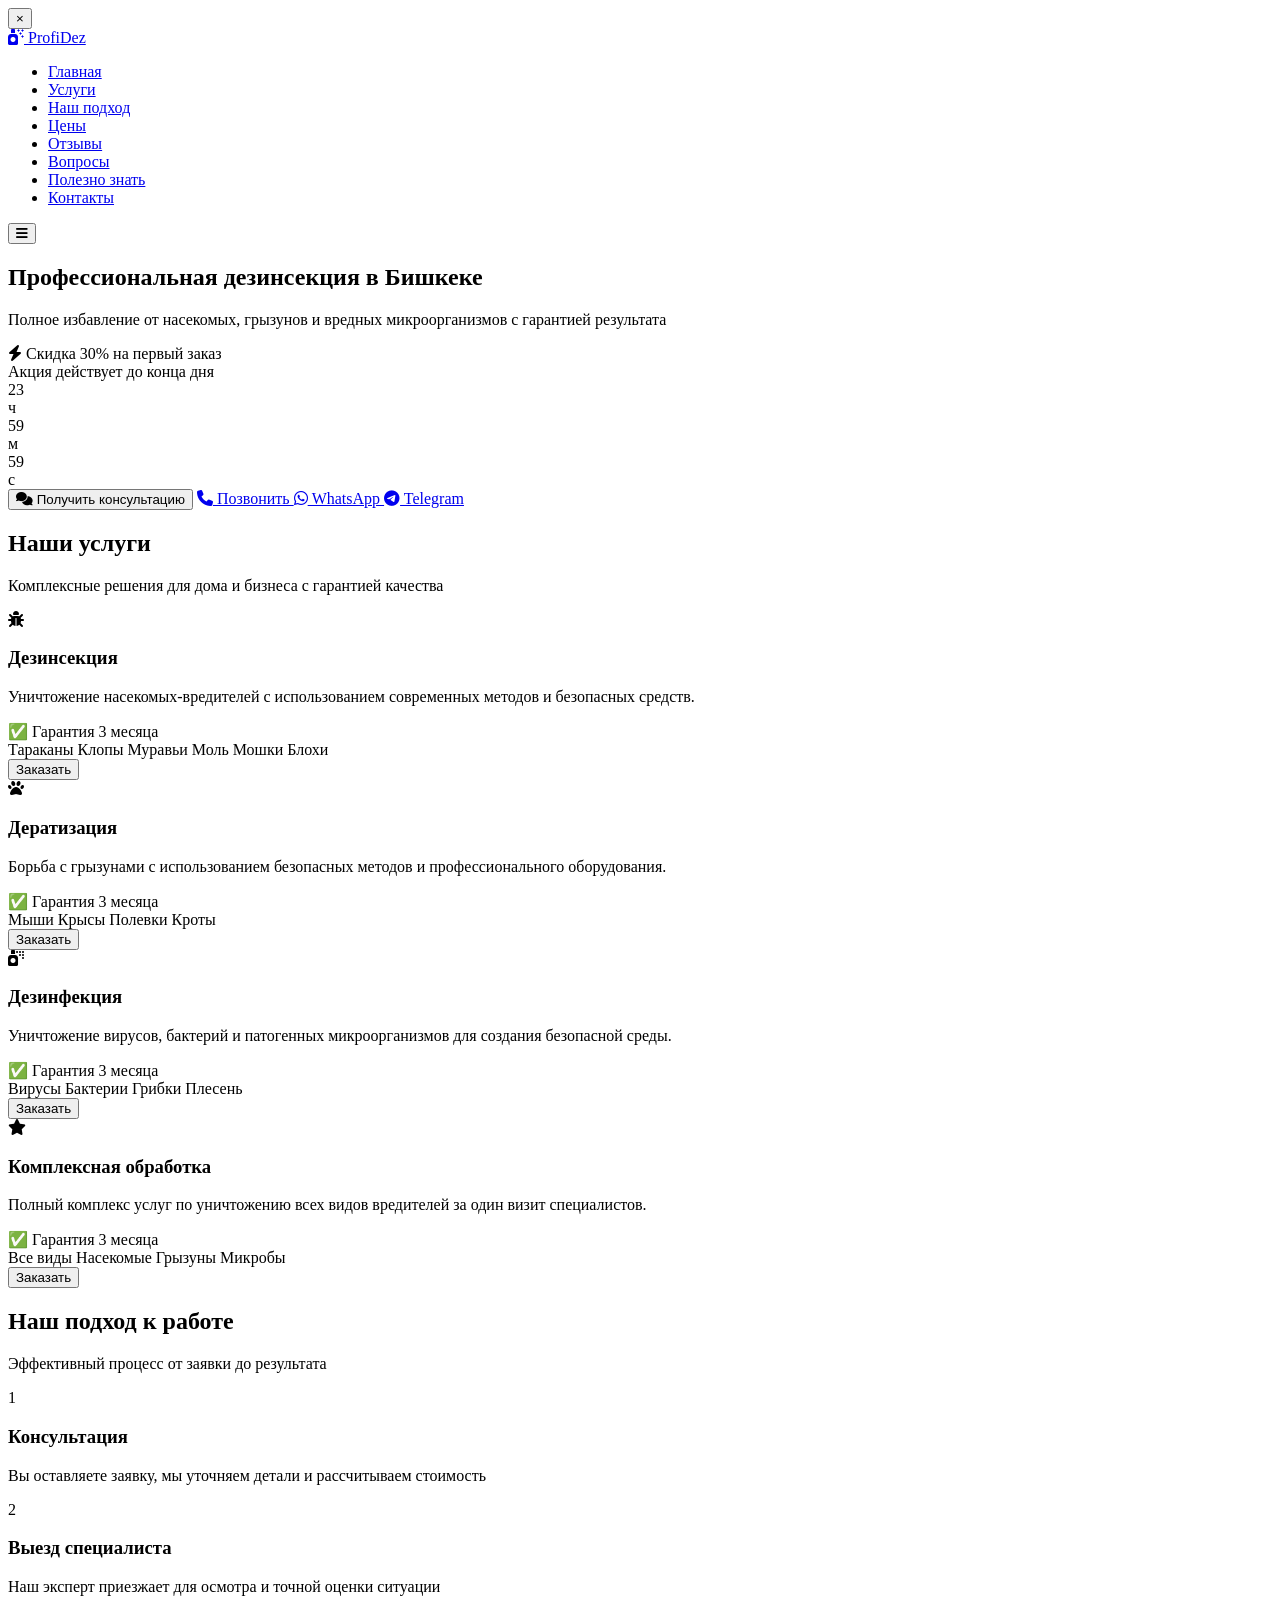
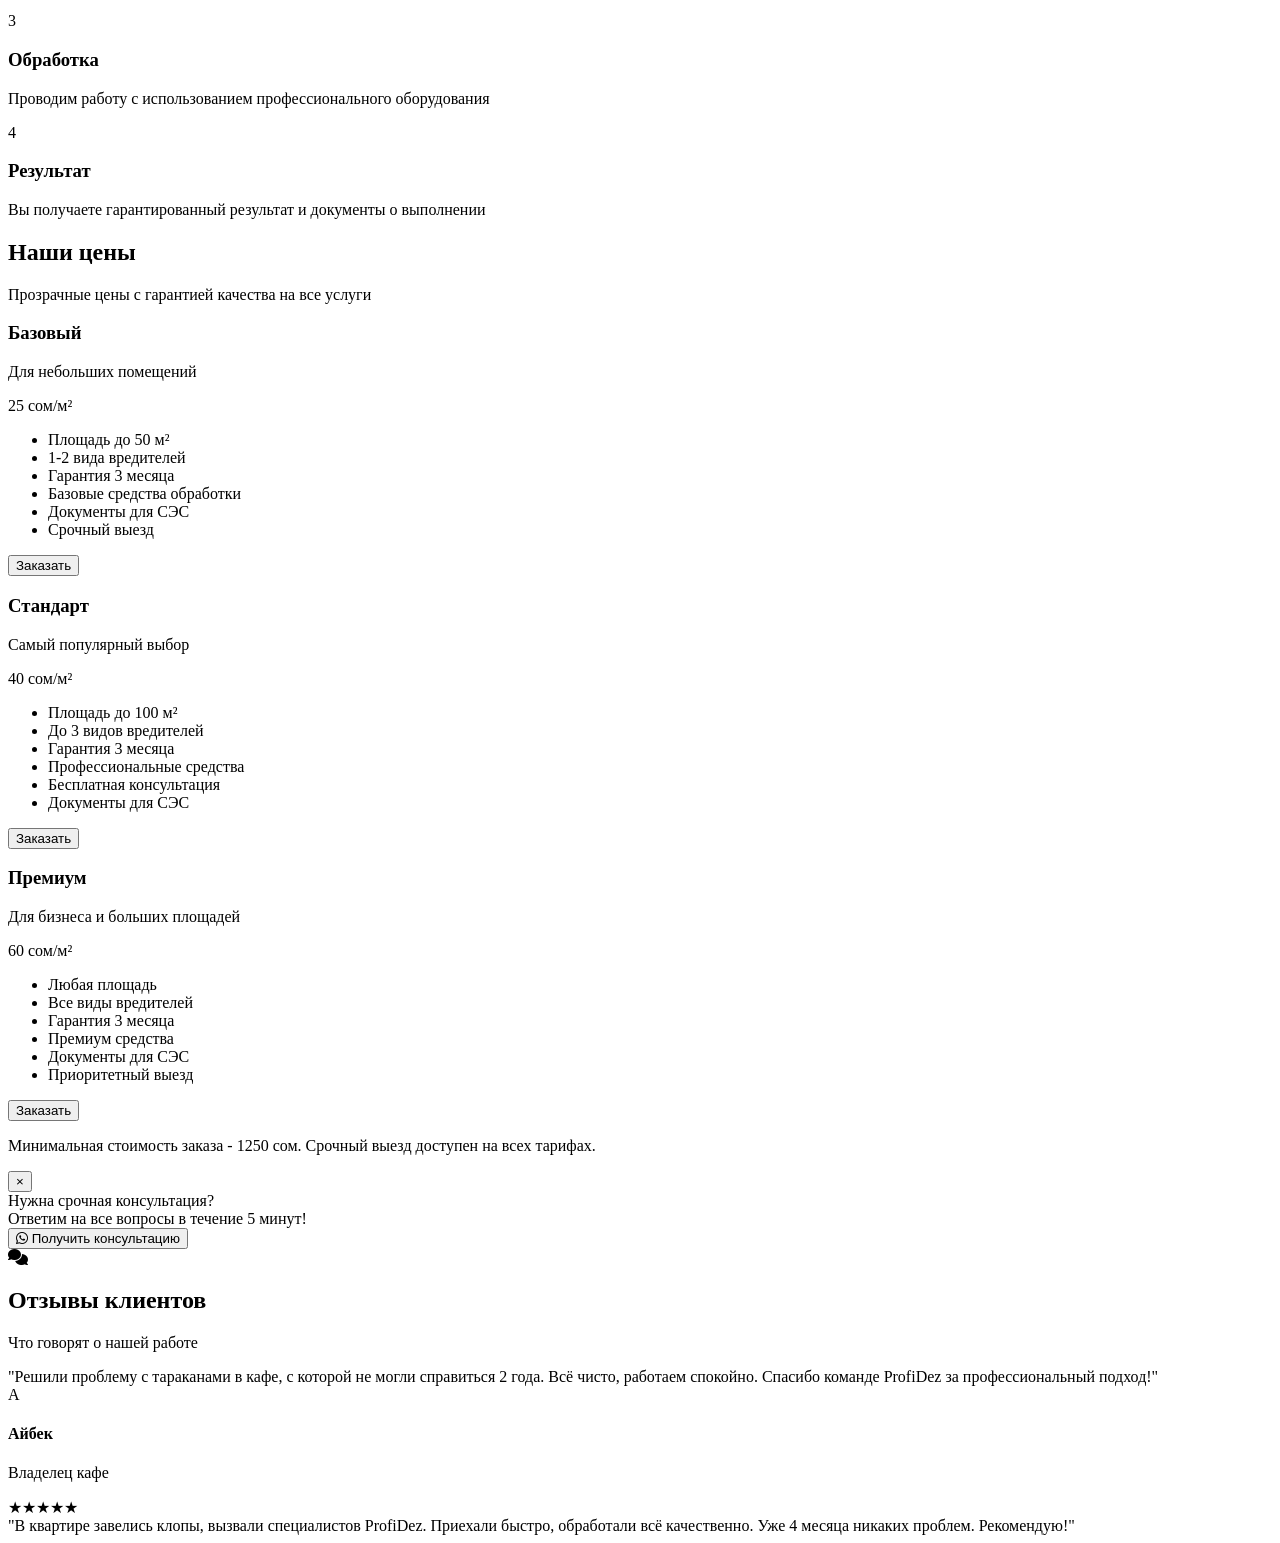
==== index.html @ 85c4a934 "Update index.html" ====
<!DOCTYPE html>
<html lang="ru">
<head>
    <meta charset="UTF-8">
    <meta name="viewport" content="width=device-width, initial-scale=1.0">
    
    <!-- Core SEO Tags -->
    <title>ProfiDez - Профессиональная дезинсекция в Бишкеке | Уничтожение тараканов, клопов, грызунов</title>
    <meta name="description" content="✅ Профессиональная дезинсекция в Бишкеке. Уничтожение тараканов, клопов, грызунов с гарантией 3 месяца. Дезинфекция помещений. Работаем 24/7. Скидка 30% на первый заказ!">
    <meta name="keywords" content="дезинсекция Бишкек, уничтожение тараканов, дератизация, дезинфекция, обработка от клопов, профессиональная дезинсекция, уничтожение грызунов, дезинсекция цена, служба дезинсекции">
    <meta name="author" content="ProfiDez">
    
    <!-- Geo Location Meta -->
    <meta name="geo.region" content="KG-B">
    <meta name="geo.placename" content="Бишкек">
    <meta name="geo.position" content="42.874621;74.569762">
    <meta name="ICBM" content="42.874621, 74.569762">
    
    <!-- Open Graph Social Media -->
    <meta property="og:title" content="ProfiDez - Профессиональная дезинсекция в Бишкеке">
    <meta property="og:description" content="Уничтожение тараканов, клопов, грызунов с гарантией 3 месяца. Дезинфекция помещений. Работаем 24/7.">
    <meta property="og:type" content="website">
    <meta property="og:url" content="https://maytema.github.io/ProfiDez">
    <meta property="og:site_name" content="ProfiDez">
    <meta property="og:locale" content="ru_RU">
    
    <!-- Twitter Cards -->
    <meta name="twitter:card" content="summary_large_image">
    <meta name="twitter:title" content="ProfiDez - Профессиональная дезинсекция в Бишкеке">
    <meta name="twitter:description" content="Уничтожение тараканов, клопов, грызунов с гарантией 3 месяца. Дезинфекция помещений.">
    
    <!-- Canonical URL -->
    <link rel="canonical" href="https://maytema.github.io/ProfiDez">
    
    <!-- Schema.org Structured Data -->
    <script type="application/ld+json">
    {
      "@context": "https://schema.org",
      "@type": "LocalBusiness",
      "name": "ProfiDez",
      "description": "Профессиональная дезинсекция, дератизация и дезинфекция в Бишкеке",
      "url": "https://maytema.github.io/ProfiDez",
      "telephone": "+996774032150",
      "address": {
        "@type": "PostalAddress",
        "addressLocality": "Бишкек",
        "addressCountry": "KG"
      },
      "geo": {
        "@type": "GeoCoordinates",
        "latitude": "42.874621",
        "longitude": "74.569762"
      },
      "openingHours": "Mo-Su 00:00-23:59",
      "priceRange": "1250-10000 сом",
      "serviceType": "Дезинсекция, Дератизация, Дезинфекция",
      "areaServed": "Бишкек и область",
      "hasOfferCatalog": {
        "@type": "OfferCatalog",
        "name": "Услуги дезинсекции",
        "itemListElement": [
          {
            "@type": "Offer",
            "itemOffered": {
              "@type": "Service",
              "name": "Дезинсекция",
              "description": "Уничтожение насекомых-вредителей"
            },
            "price": "25",
            "priceCurrency": "KGS"
          },
          {
            "@type": "Offer",
            "itemOffered": {
              "@type": "Service",
              "name": "Дератизация",
              "description": "Борьба с грызунами"
            },
            "price": "40",
            "priceCurrency": "KGS"
          }
        ]
      }
    }
    </script>
    
    <!-- Reviews Structured Data -->
    <script type="application/ld+json">
    {
      "@context": "https://schema.org",
      "@type": "Organization",
      "name": "ProfiDez",
      "aggregateRating": {
        "@type": "AggregateRating",
        "ratingValue": "4.8",
        "reviewCount": "47",
        "bestRating": "5",
        "worstRating": "1"
      },
      "review": [
        {
          "@type": "Review",
          "author": {
            "@type": "Person",
            "name": "Айбек"
          },
          "reviewRating": {
            "@type": "Rating",
            "ratingValue": "5",
            "bestRating": "5"
          },
          "reviewBody": "Решили проблему с тараканами в кафе, с которой не могли справиться 2 года. Всё чисто, работаем спокойно."
        },
        {
          "@type": "Review",
          "author": {
            "@type": "Person",
            "name": "Мария"
          },
          "reviewRating": {
            "@type": "Rating",
            "ratingValue": "5",
            "bestRating": "5"
          },
          "reviewBody": "В квартире завелись клопы, вызвали специалистов ProfiDez. Приехали быстро, обработали всё качественно."
        }
      ]
    }
    </script>

    <!-- External Resources -->
    <link rel="stylesheet" href="https://cdnjs.cloudflare.com/ajax/libs/font-awesome/6.4.0/css/all.min.css">
    <link href="https://fonts.googleapis.com/css2?family=Inter:wght@300;400;500;600;700;800&display=swap" rel="stylesheet">
    <link rel="preconnect" href="https://fonts.googleapis.com">
    <link rel="preconnect" href="https://fonts.gstatic.com" crossorigin>
    
    <!-- Our CSS Files -->
    <link rel="stylesheet" href="css/main.css">
    <link rel="stylesheet" href="css/animations.css">
    
</head>
<body>
    <!-- Mobile Menu Close Button -->
    <button class="close-menu" id="closeMenu">×</button>

    <!-- Mobile Overlay -->
    <div class="mobile-overlay" id="mobileOverlay"></div>

    <!-- Header Navigation -->
    <header>
        <div class="container nav-container">
            <a href="#" class="logo">
                <i class="fas fa-spray-can-sparkles"></i>
                Profi<span>Dez</span>
            </a>
            <ul class="nav-links" id="navLinks">
                <li><a href="#home">Главная</a></li>
                <li><a href="#services">Услуги</a></li>
                <li><a href="#process">Наш подход</a></li>
                <li><a href="#pricing">Цены</a></li>
                <li><a href="#testimonials">Отзывы</a></li>
                <li><a href="#faq">Вопросы</a></li>
                <li><a href="#knowledge">Полезно знать</a></li>
                <li><a href="#contact">Контакты</a></li>
            </ul>
            <button class="mobile-menu" id="mobileMenu">
                <i class="fas fa-bars" id="menuIcon"></i>
            </button>
        </div>
    </header>

    <!-- Hero Section -->
    <section class="hero" id="home">
        <div class="container">
            <div class="hero-content">
                <h1>Профессиональная дезинсекция в Бишкеке</h1>
                <p class="hero-subtitle">Полное избавление от насекомых, грызунов и вредных микроорганизмов с гарантией результата</p>
                
                <!-- Promo Banner -->
                <div class="promo-banner">
                    <div class="promo-content">
                        <div class="promo-text">
                            <div class="promo-title">
                                <i class="fas fa-bolt"></i>
                                <span>Скидка 30% на первый заказ</span>
                            </div>
                            <div class="promo-subtitle">Акция действует до конца дня</div>
                        </div>
                        <div class="timer">
                            <div class="timer-item">
                                <div class="timer-value" id="hours">23</div>
                                <div class="timer-label">ч</div>
                            </div>
                            <div class="timer-item">
                                <div class="timer-value" id="minutes">59</div>
                                <div class="timer-label">м</div>
                            </div>
                            <div class="timer-item">
                                <div class="timer-value" id="seconds">59</div>
                                <div class="timer-label">с</div>
                            </div>
                        </div>
                    </div>
                </div>
                
                <div class="btn-container">
                    <button class="btn" onclick="openWhatsApp('Здравствуйте! Хочу получить профессиональную консультацию по обработке помещения.')">
                        <i class="fas fa-comments"></i> Получить консультацию
                    </button>
                    <a href="tel:+996774032150" class="btn btn-phone">
                        <i class="fas fa-phone"></i> Позвонить
                    </a>
                    <a href="https://wa.me/996774032150?text=Здравствуйте! Интересует услуга дезинсекции." class="btn btn-whatsapp">
                        <i class="fab fa-whatsapp"></i> WhatsApp
                    </a>
                    <a href="https://t.me/TDesigner_007" class="btn btn-telegram">
                        <i class="fab fa-telegram"></i> Telegram
                    </a>
                </div>
            </div>
        </div>
    </section>

    <!-- Services Section -->
    <section id="services">
        <div class="container">
            <div class="section-title">
                <h2>Наши услуги</h2>
                <p>Комплексные решения для дома и бизнеса с гарантией качества</p>
            </div>
            <div class="services-grid">
                <div class="service-card">
                    <div class="service-icon">
                        <i class="fas fa-bug"></i>
                    </div>
                    <div class="service-content">
                        <h3>Дезинсекция</h3>
                        <p>Уничтожение насекомых-вредителей с использованием современных методов и безопасных средств.</p>
                        <div class="guarantee-badge">✅ Гарантия 3 месяца</div>
                        <div class="pests-grid">
                            <span class="pest-item">Тараканы</span>
                            <span class="pest-item">Клопы</span>
                            <span class="pest-item">Муравьи</span>
                            <span class="pest-item">Моль</span>
                            <span class="pest-item">Мошки</span>
                            <span class="pest-item">Блохи</span>
                        </div>
                        <button class="btn" onclick="openWhatsApp('Здравствуйте! Интересует услуга дезинсекции.')">Заказать</button>
                    </div>
                </div>
                <div class="service-card">
                    <div class="service-icon">
                        <i class="fas fa-paw"></i>
                    </div>
                    <div class="service-content">
                        <h3>Дератизация</h3>
                        <p>Борьба с грызунами с использованием безопасных методов и профессионального оборудования.</p>
                        <div class="guarantee-badge">✅ Гарантия 3 месяца</div>
                        <div class="pests-grid">
                            <span class="pest-item">Мыши</span>
                            <span class="pest-item">Крысы</span>
                            <span class="pest-item">Полевки</span>
                            <span class="pest-item">Кроты</span>
                        </div>
                        <button class="btn" onclick="openWhatsApp('Здравствуйте! Интересует услуга дератизации.')">Заказать</button>
                    </div>
                </div>
                <div class="service-card">
                    <div class="service-icon">
                        <i class="fas fa-spray-can"></i>
                    </div>
                    <div class="service-content">
                        <h3>Дезинфекция</h3>
                        <p>Уничтожение вирусов, бактерий и патогенных микроорганизмов для создания безопасной среды.</p>
                        <div class="guarantee-badge">✅ Гарантия 3 месяца</div>
                        <div class="pests-grid">
                            <span class="pest-item">Вирусы</span>
                            <span class="pest-item">Бактерии</span>
                            <span class="pest-item">Грибки</span>
                            <span class="pest-item">Плесень</span>
                        </div>
                        <button class="btn" onclick="openWhatsApp('Здравствуйте! Интересует услуга дезинфекции.')">Заказать</button>
                    </div>
                </div>
                <div class="service-card">
                    <div class="service-icon">
                        <i class="fas fa-star"></i>
                    </div>
                    <div class="service-content">
                        <h3>Комплексная обработка</h3>
                        <p>Полный комплекс услуг по уничтожению всех видов вредителей за один визит специалистов.</p>
                        <div class="guarantee-badge">✅ Гарантия 3 месяца</div>
                        <div class="pests-grid">
                            <span class="pest-item">Все виды</span>
                            <span class="pest-item">Насекомые</span>
                            <span class="pest-item">Грызуны</span>
                            <span class="pest-item">Микробы</span>
                        </div>
                        <button class="btn" onclick="openWhatsApp('Здравствуйте! Интересует комплексная обработка.')">Заказать</button>
                    </div>
                </div>
            </div>
        </div>
    </section>

    <!-- Process Section -->
    <section id="process" class="process">
        <div class="container">
            <div class="section-title">
                <h2>Наш подход к работе</h2>
                <p>Эффективный процесс от заявки до результата</p>
            </div>
            <div class="steps-grid">
                <div class="step">
                    <div class="step-number">1</div>
                    <h3>Консультация</h3>
                    <p>Вы оставляете заявку, мы уточняем детали и рассчитываем стоимость</p>
                </div>
                <div class="step">
                    <div class="step-number">2</div>
                    <h3>Выезд специалиста</h3>
                    <p>Наш эксперт приезжает для осмотра и точной оценки ситуации</p>
                </div>
                <div class="step">
                    <div class="step-number">3</div>
                    <h3>Обработка</h3>
                    <p>Проводим работу с использованием профессионального оборудования</p>
                </div>
                <div class="step">
                    <div class="step-number">4</div>
                    <h3>Результат</h3>
                    <p>Вы получаете гарантированный результат и документы о выполнении</p>
                </div>
            </div>
        </div>
    </section>

    <!-- Pricing Section -->
    <section id="pricing">
        <div class="container">
            <div class="section-title">
                <h2>Наши цены</h2>
                <p>Прозрачные цены с гарантией качества на все услуги</p>
            </div>
            <div class="pricing-grid">
                <div class="pricing-card">
                    <div class="pricing-header">
                        <h3>Базовый</h3>
                        <p>Для небольших помещений</p>
                    </div>
                    <div class="price">25 <span>сом/м²</span></div>
                    <ul class="pricing-features">
                        <li>Площадь до 50 м²</li>
                        <li>1-2 вида вредителей</li>
                        <li>Гарантия 3 месяца</li>
                        <li>Базовые средства обработки</li>
                        <li class="disabled">Документы для СЭС</li>
                        <li class="disabled">Срочный выезд</li>
                    </ul>
                    <button class="btn" onclick="openWhatsApp('Здравствуйте! Интересует тариф Базовый.')">Заказать</button>
                </div>
                <div class="pricing-card featured">
                    <div class="pricing-header">
                        <h3>Стандарт</h3>
                        <p>Самый популярный выбор</p>
                    </div>
                    <div class="price">40 <span>сом/м²</span></div>
                    <ul class="pricing-features">
                        <li>Площадь до 100 м²</li>
                        <li>До 3 видов вредителей</li>
                        <li>Гарантия 3 месяца</li>
                        <li>Профессиональные средства</li>
                        <li>Бесплатная консультация</li>
                        <li class="disabled">Документы для СЭС</li>
                    </ul>
                    <button class="btn" onclick="openWhatsApp('Здравствуйте! Интересует тариф Стандарт.')">Заказать</button>
                </div>
                <div class="pricing-card">
                    <div class="pricing-header">
                        <h3>Премиум</h3>
                        <p>Для бизнеса и больших площадей</p>
                    </div>
                    <div class="price">60 <span>сом/м²</span></div>
                    <ul class="pricing-features">
                        <li>Любая площадь</li>
                        <li>Все виды вредителей</li>
                        <li>Гарантия 3 месяца</li>
                        <li>Премиум средства</li>
                        <li>Документы для СЭС</li>
                        <li>Приоритетный выезд</li>
                    </ul>
                    <button class="btn" onclick="openWhatsApp('Здравствуйте! Интересует тариф Премиум.')">Заказать</button>
                </div>
            </div>
            <div class="pricing-note">
                <p>Минимальная стоимость заказа - 1250 сом. Срочный выезд доступен на всех тарифах.</p>
            </div>
        </div>
    </section>

    <!-- Floating Contact Widget -->
    <div class="floating-widget" id="floatingWidget">
        <button class="close-widget" id="closeWidget">×</button>
        <div class="widget-header">
            <div class="widget-title">Нужна срочная консультация?</div>
            <div class="widget-subtitle">Ответим на все вопросы в течение 5 минут!</div>
        </div>
        <div class="widget-content">
            <button class="widget-btn" onclick="openWhatsApp('Здравствуйте! Нужна срочная консультация.')">
                <i class="fab fa-whatsapp"></i> Получить консультацию
            </button>
        </div>
    </div>

    <!-- Minimized Widget -->
    <div class="widget-minimized" id="widgetMinimized">
        <i class="fas fa-comments"></i>
    </div>

    <!-- Testimonials Section -->
    <section id="testimonials" class="testimonials">
        <div class="container">
            <div class="section-title">
                <h2>Отзывы клиентов</h2>
                <p>Что говорят о нашей работе</p>
            </div>
            <div class="testimonial-grid">
                <div class="testimonial-card">
                    <div class="testimonial-text">
                        "Решили проблему с тараканами в кафе, с которой не могли справиться 2 года. Всё чисто, работаем спокойно. Спасибо команде ProfiDez за профессиональный подход!"
                    </div>
                    <div class="testimonial-author">
                        <div class="author-avatar">А</div>
                        <div class="author-info">
                            <h4>Айбек</h4>
                            <p>Владелец кафе</p>
                            <div class="rating">★★★★★</div>
                        </div>
                    </div>
                </div>
                <div class="testimonial-card">
                    <div class="testimonial-text">
                        "В квартире завелись клопы, вызвали специалистов ProfiDez. Приехали быстро, обработали всё качественно. Уже 4 месяца никаких проблем. Рекомендую!"
                    </div>
                    <div class="testimonial-author">
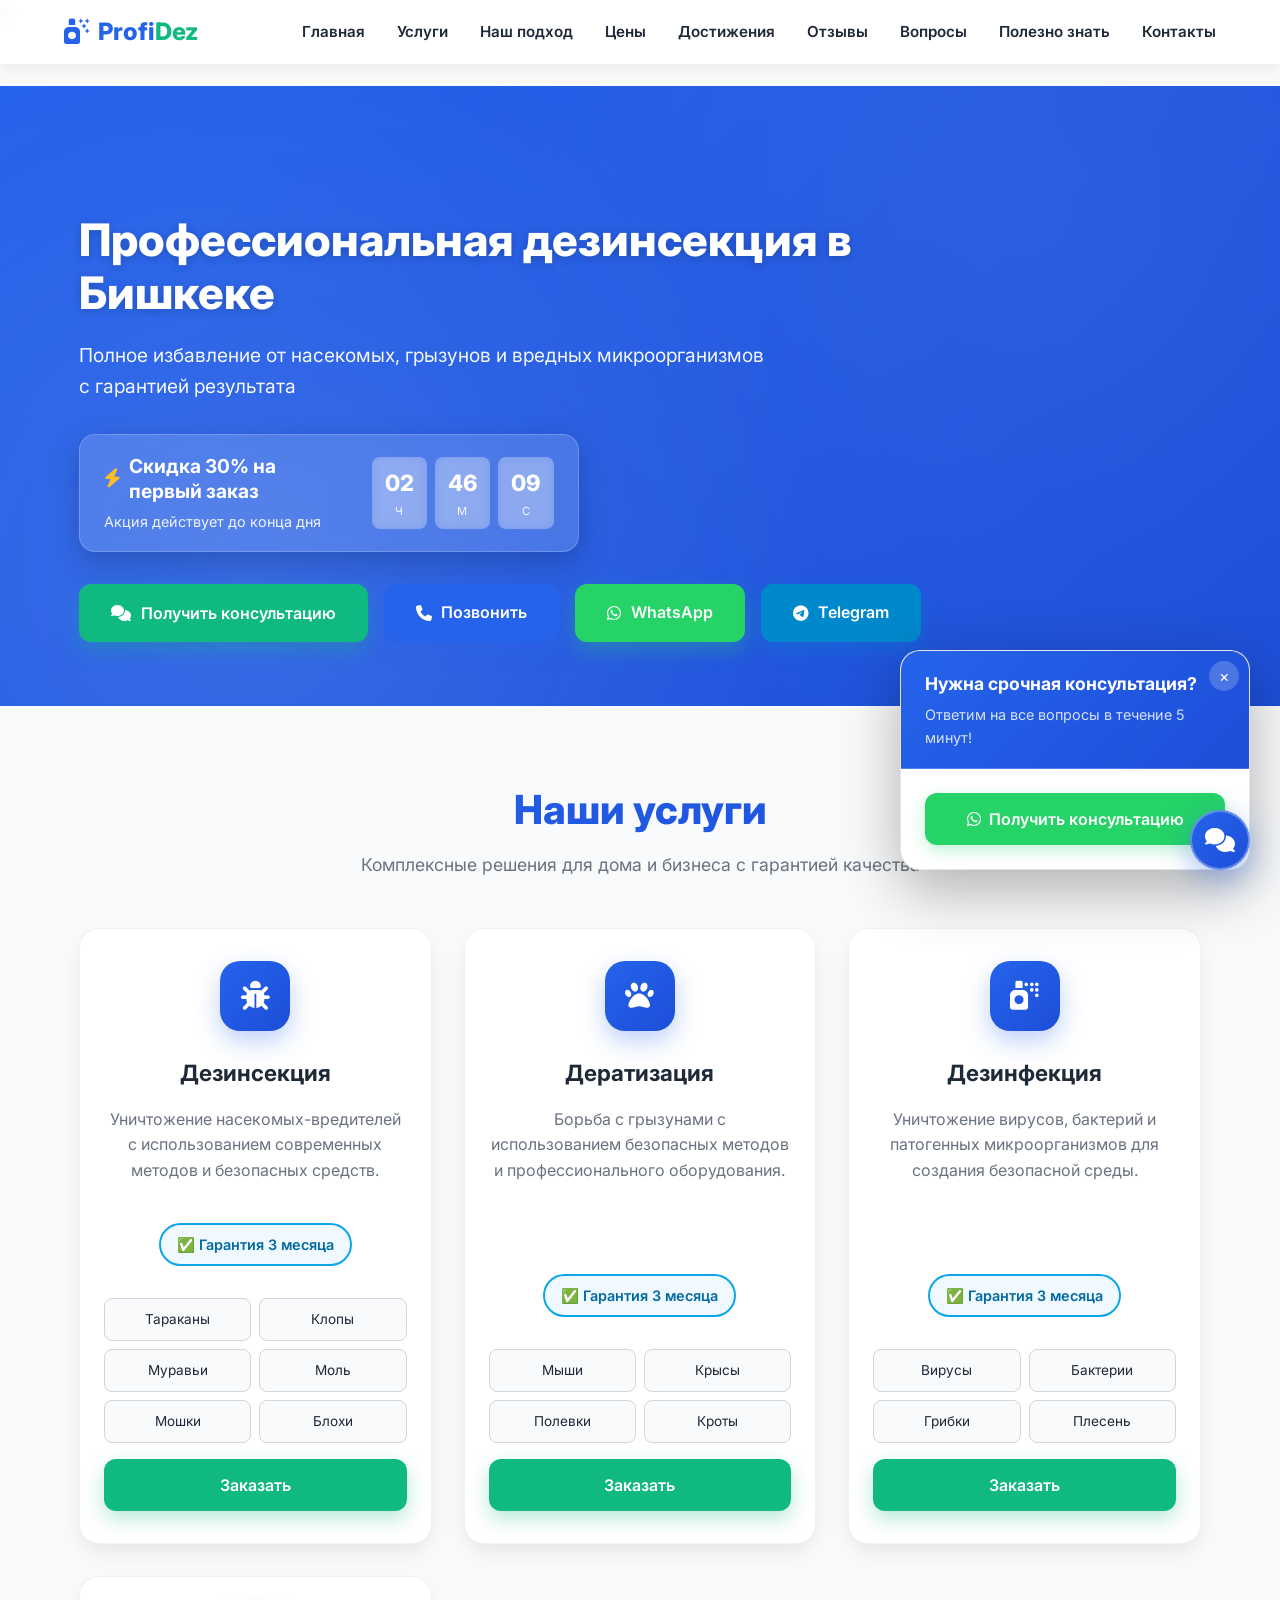
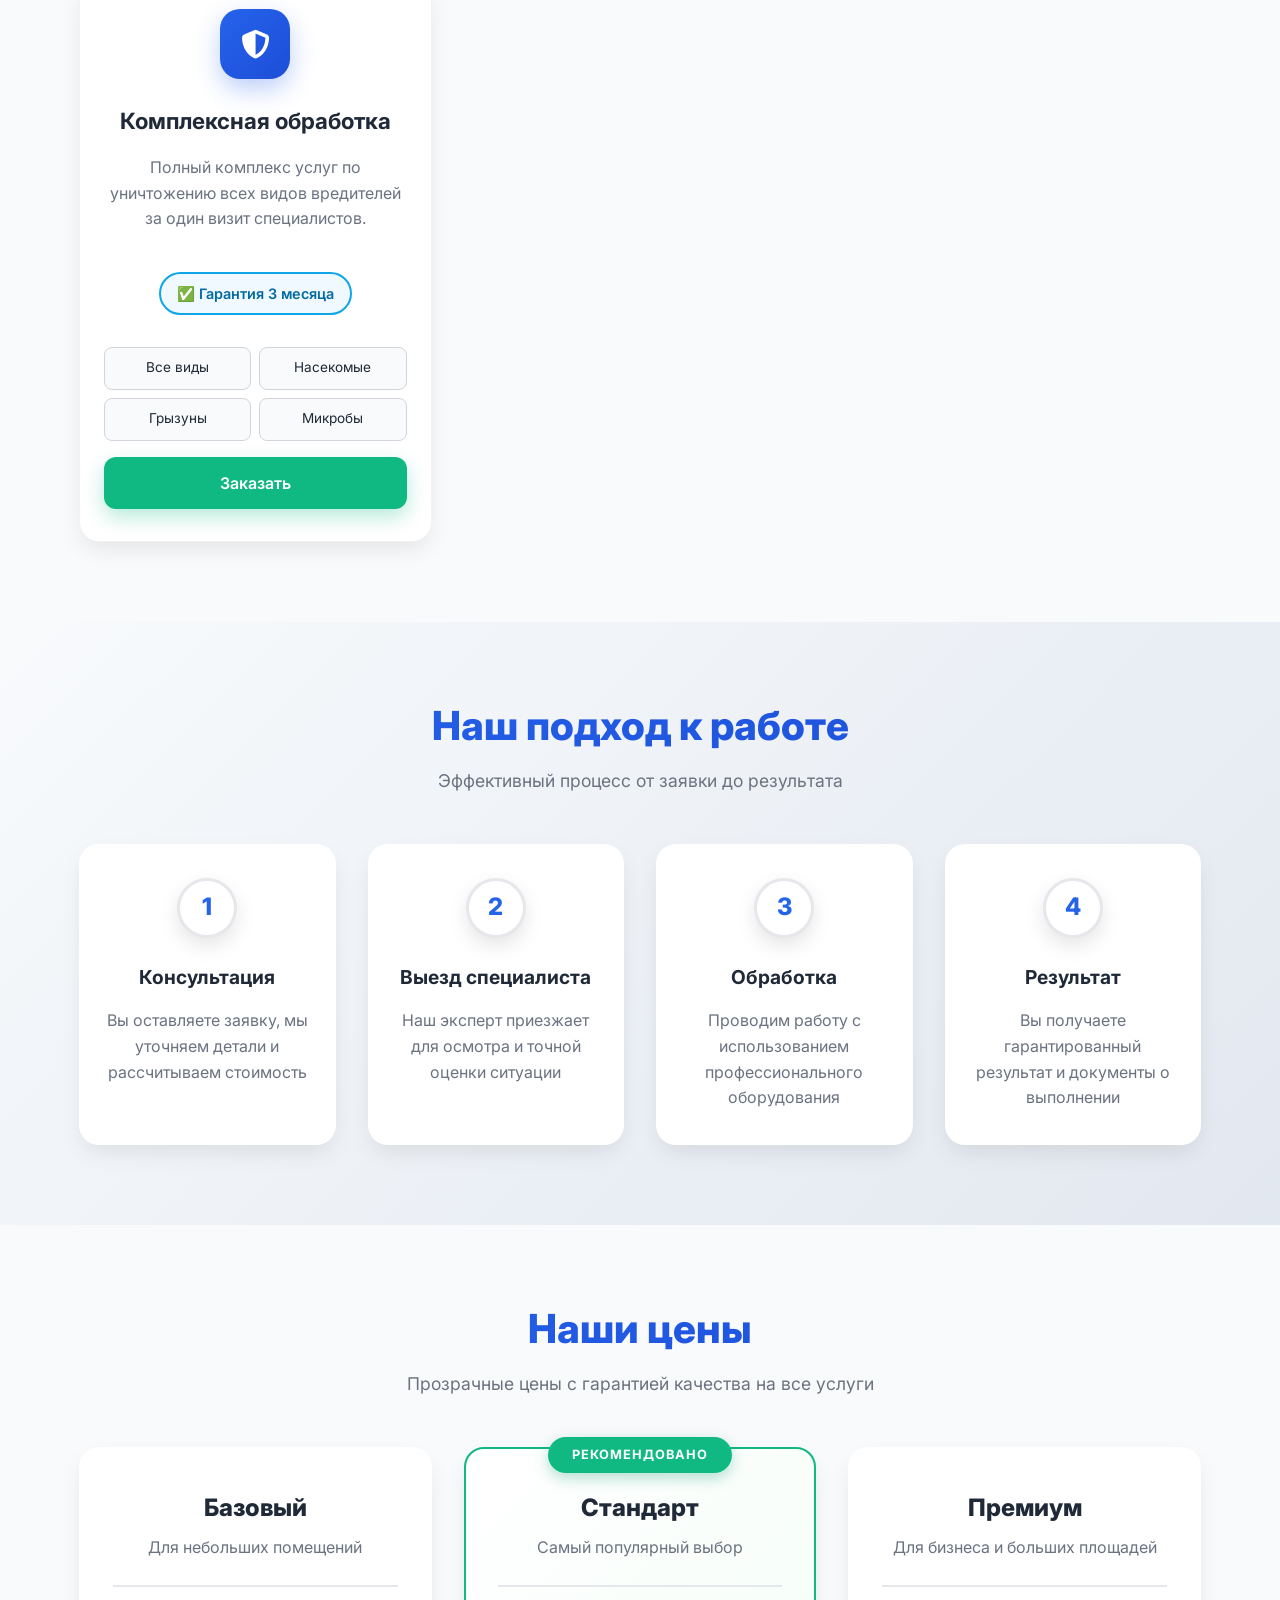
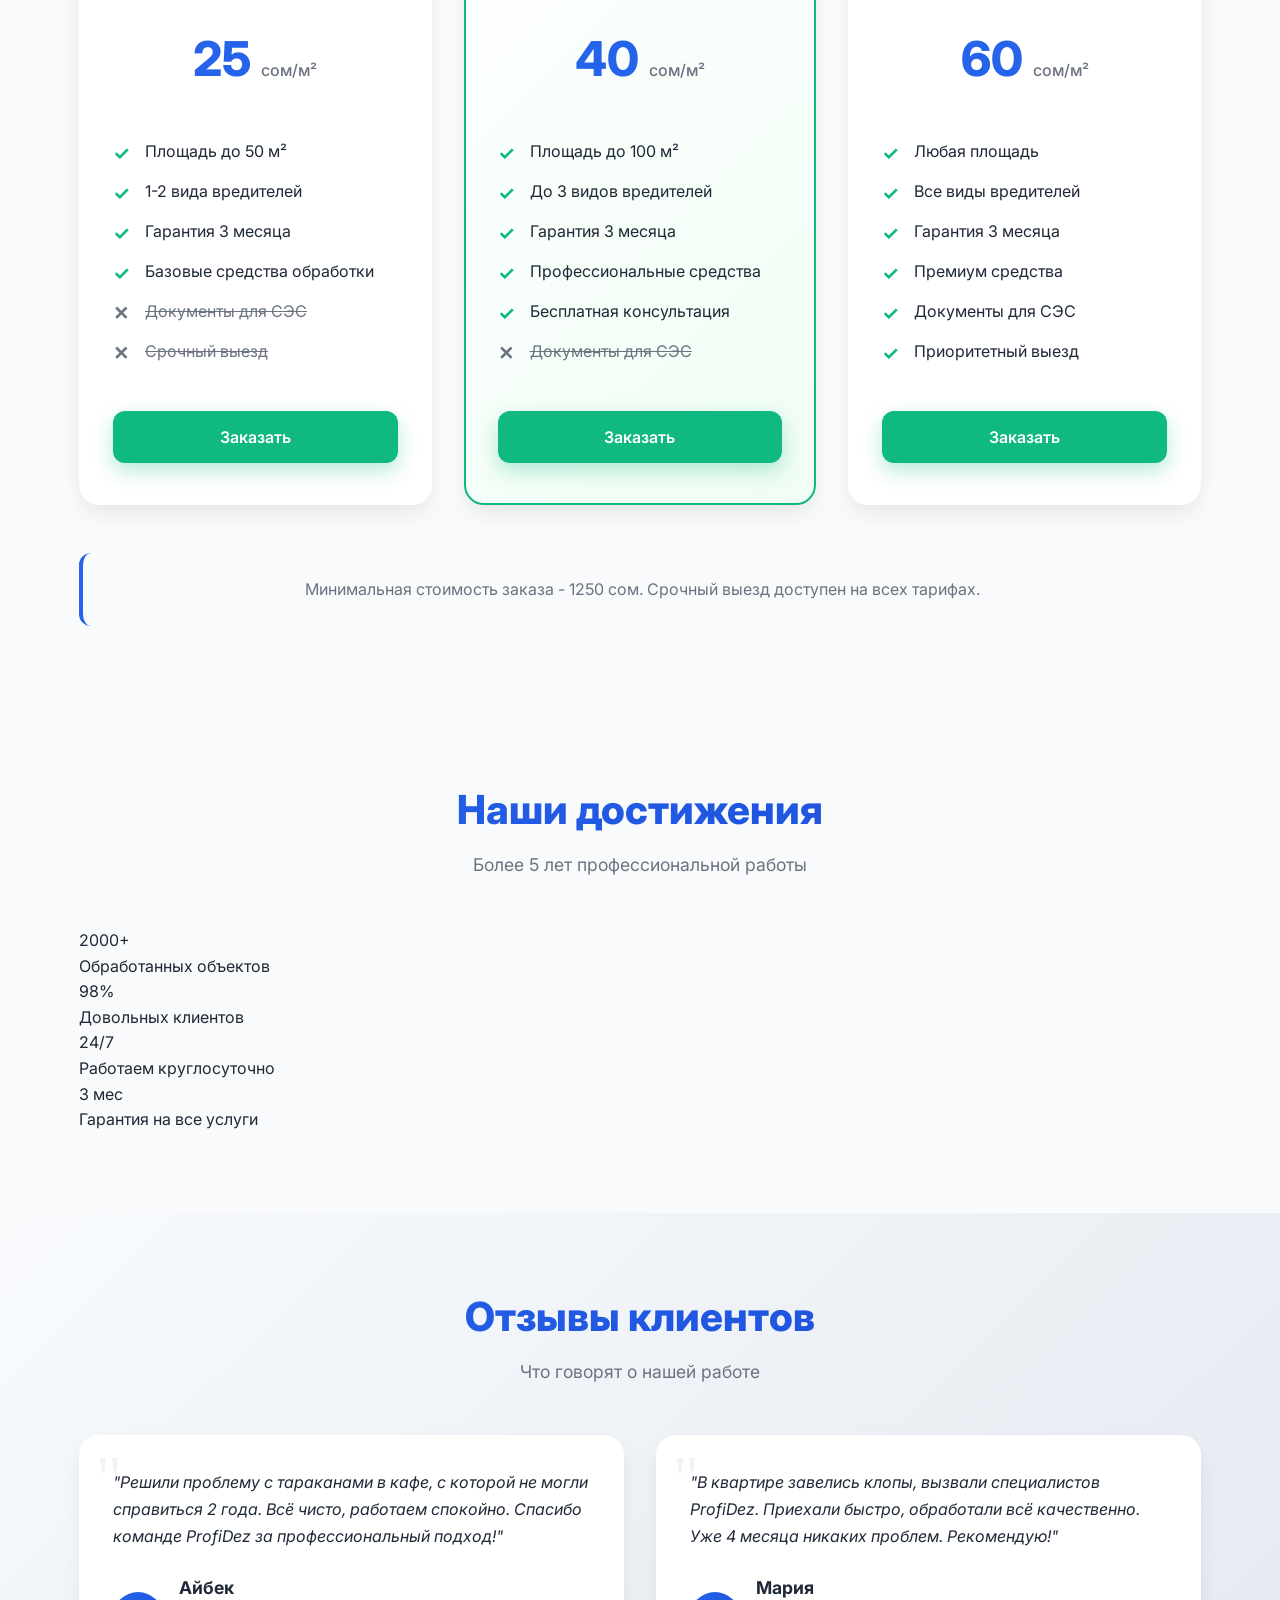
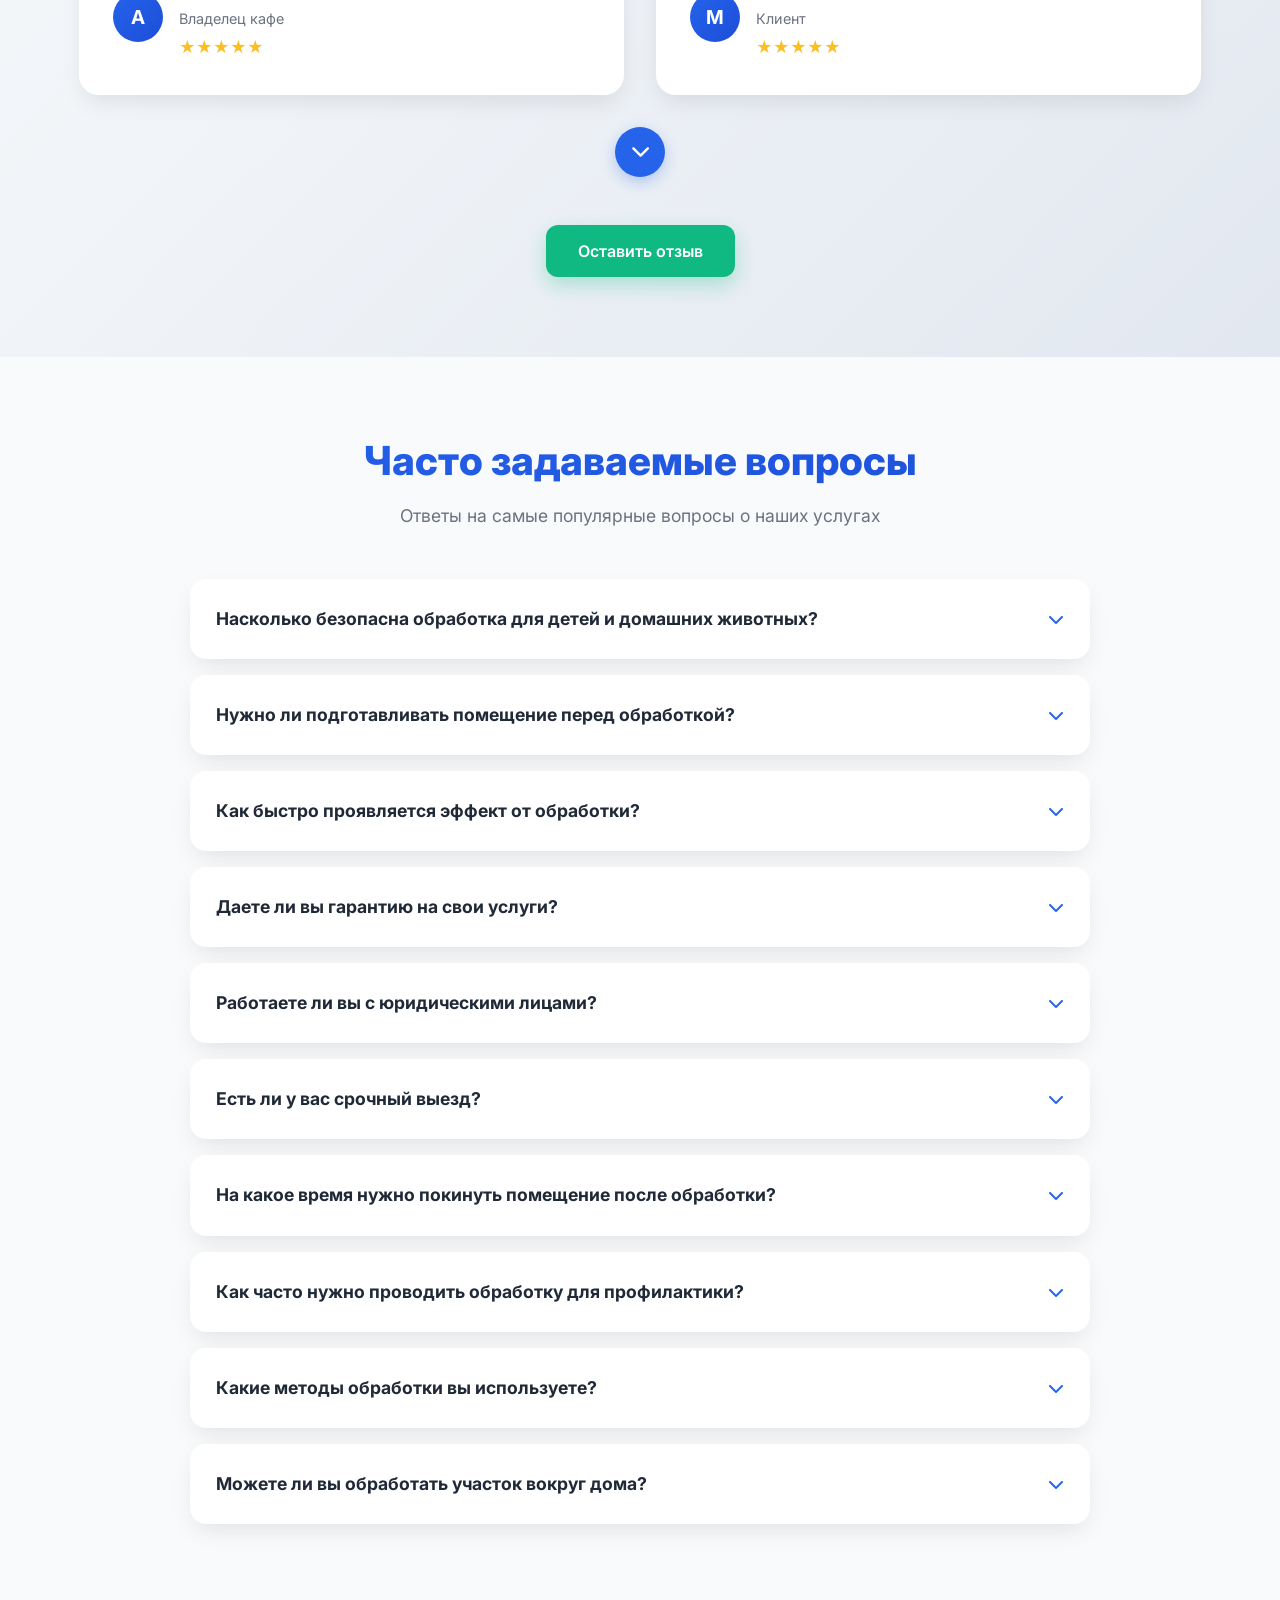
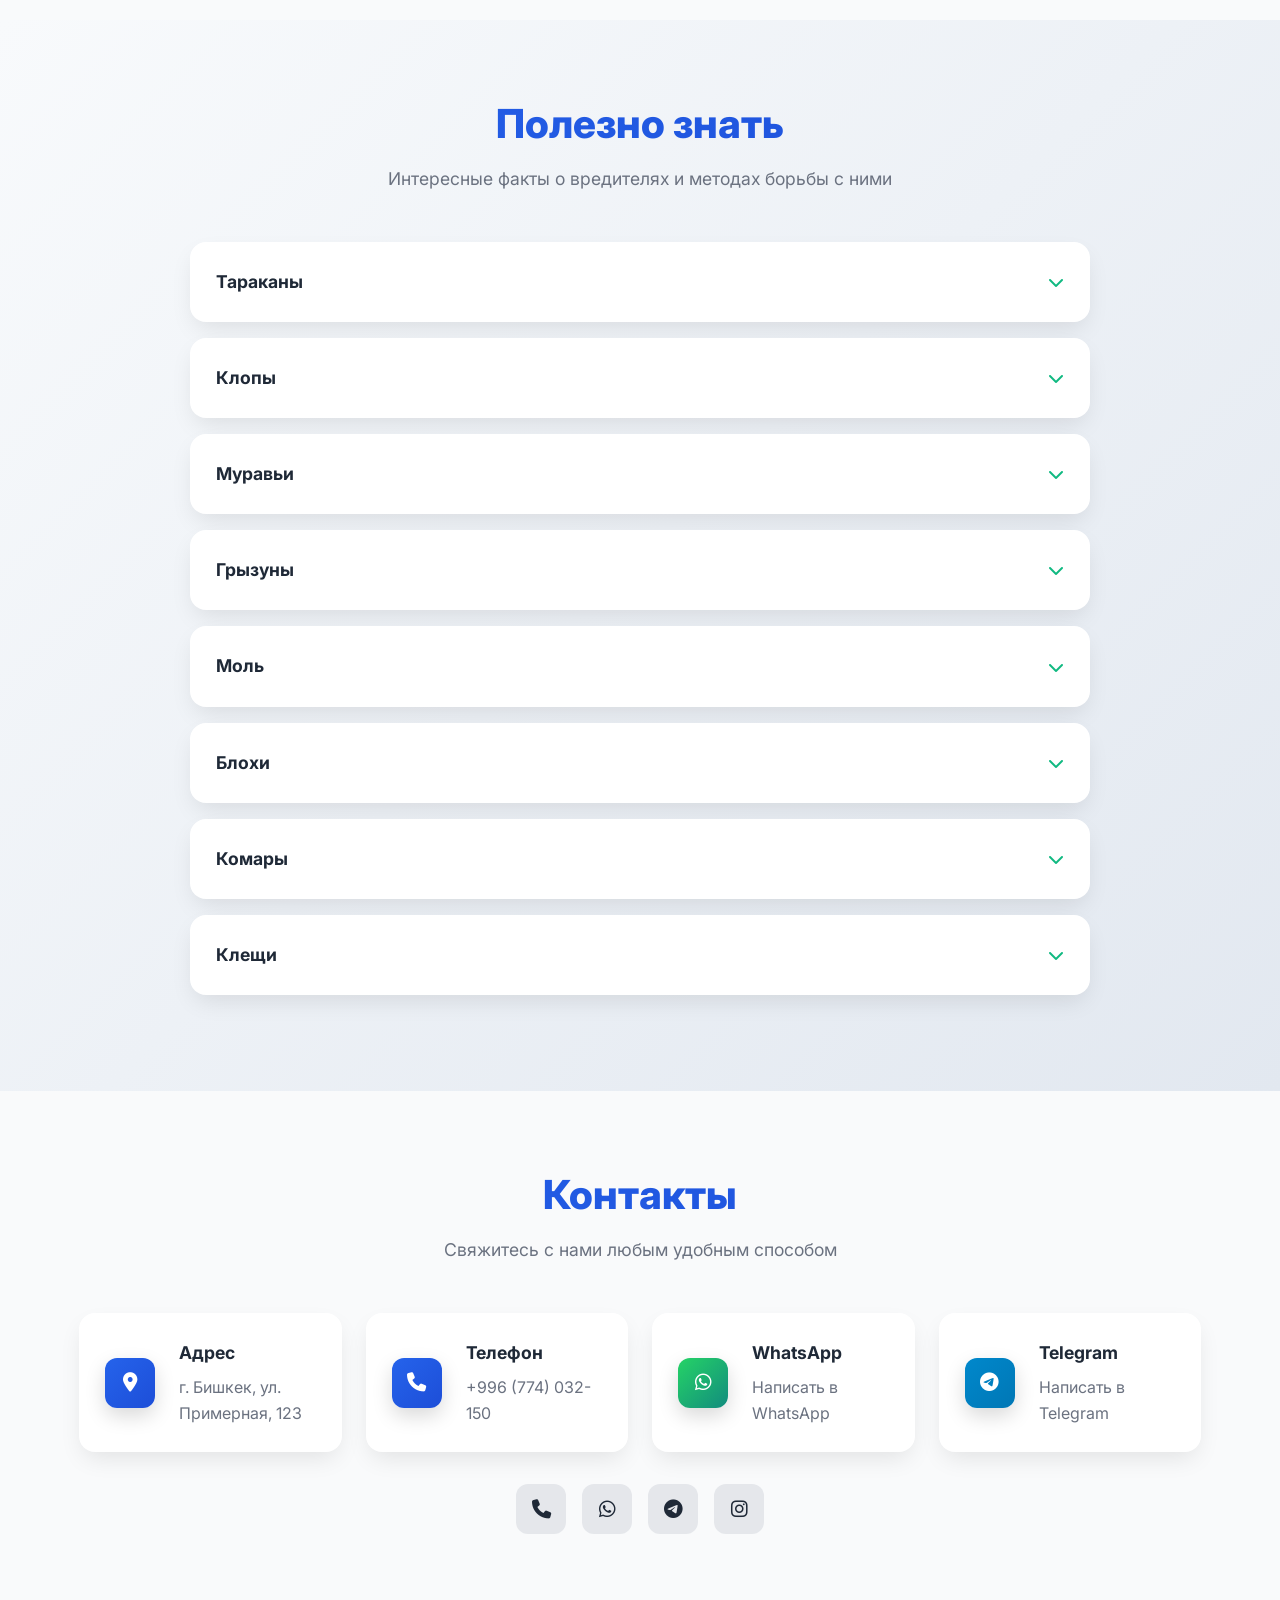
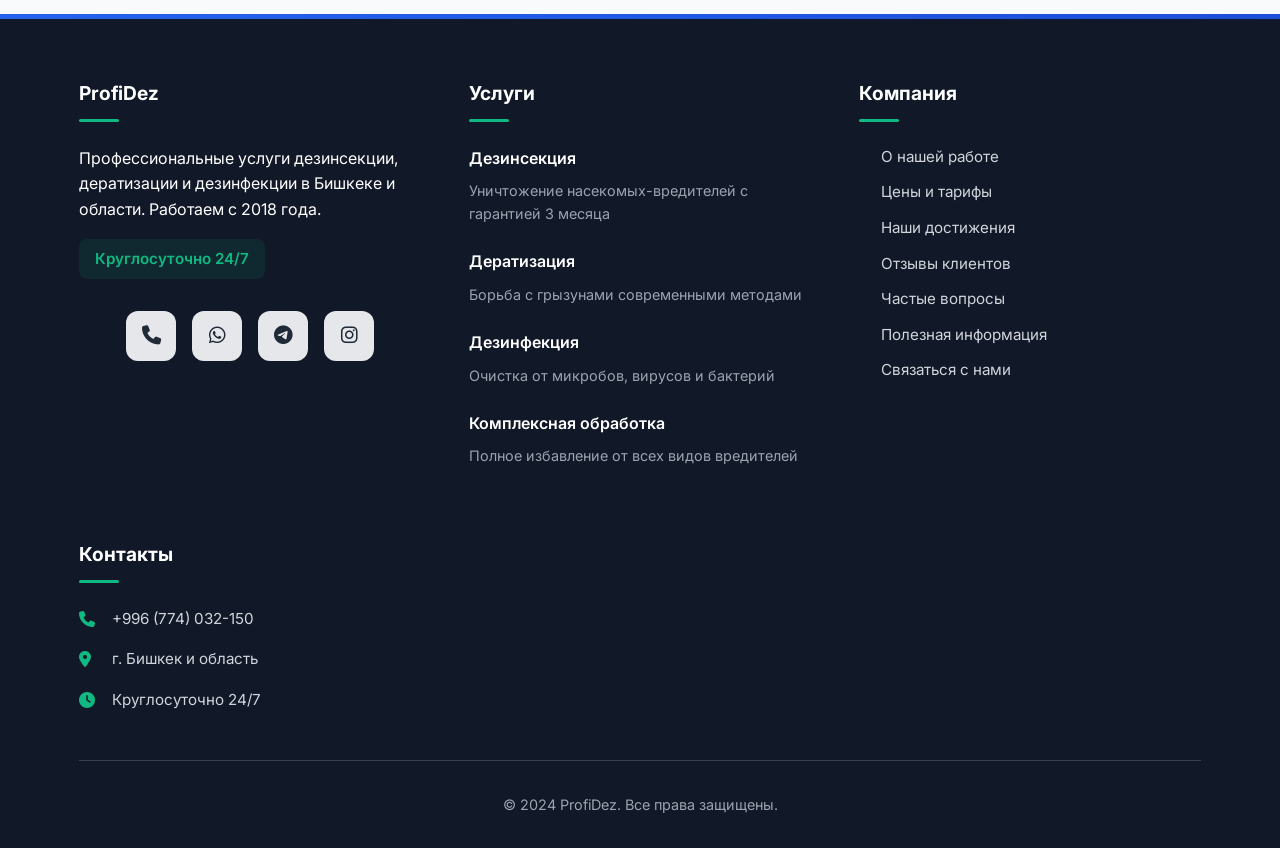
==== commit 1e2ad1c0: "Add files via upload" ====
--- a/index.html
+++ b/index.html
@@ -158,6 +158,7 @@
                 <li><a href="#services">Услуги</a></li>
                 <li><a href="#process">Наш подход</a></li>
                 <li><a href="#pricing">Цены</a></li>
+                <li><a href="#stats">Достижения</a></li>
                 <li><a href="#testimonials">Отзывы</a></li>
                 <li><a href="#faq">Вопросы</a></li>
                 <li><a href="#knowledge">Полезно знать</a></li>
@@ -284,7 +285,7 @@
                 </div>
                 <div class="service-card">
                     <div class="service-icon">
-                        <i class="fas fa-star"></i>
+                        <i class="fas fa-shield-alt"></i>
                     </div>
                     <div class="service-content">
                         <h3>Комплексная обработка</h3>
@@ -398,6 +399,34 @@
         </div>
     </section>
 
+    <!-- Stats Section -->
+    <section id="stats" class="stats">
+        <div class="container">
+            <div class="section-title">
+                <h2>Наши достижения</h2>
+                <p>Более 5 лет профессиональной работы</p>
+            </div>
+            <div class="stats-grid">
+                <div class="stat-item">
+                    <div class="stat-number">2000+</div>
+                    <div class="stat-label">Обработанных объектов</div>
+                </div>
+                <div class="stat-item">
+                    <div class="stat-number">98%</div>
+                    <div class="stat-label">Довольных клиентов</div>
+                </div>
+                <div class="stat-item">
+                    <div class="stat-number">24/7</div>
+                    <div class="stat-label">Работаем круглосуточно</div>
+                </div>
+                <div class="stat-item">
+                    <div class="stat-number">3 мес</div>
+                    <div class="stat-label">Гарантия на все услуги</div>
+                </div>
+            </div>
+        </div>
+    </section>
+
     <!-- Floating Contact Widget -->
     <div class="floating-widget" id="floatingWidget">
         <button class="close-widget" id="closeWidget">×</button>
@@ -443,4 +472,409 @@
                         "В квартире завелись клопы, вызвали специалистов ProfiDez. Приехали быстро, обработали всё качественно. Уже 4 месяца никаких проблем. Рекомендую!"
                     </div>
                     <div class="testimonial-author">
-                    
+                        <div class="author-avatar">М</div>
+                        <div class="author-info">
+                            <h4>Мария</h4>
+                            <p>Клиент</p>
+                            <div class="rating">★★★★★</div>
+                        </div>
+                    </div>
+                </div>
+                <div class="testimonial-card hidden">
+                    <div class="testimonial-text">
+                        "Заказывали обработку склада от грызунов. Результат превзошел ожидания! Ни мышей, ни следов их пребывания. Будем сотрудничать на постоянной основе."
+                    </div>
+                    <div class="testimonial-author">
+                        <div class="author-avatar">Д</div>
+                        <div class="author-info">
+                            <h4>Дмитрий</h4>
+                            <p>Директор склада</p>
+                            <div class="rating">★★★★☆</div>
+                        </div>
+                    </div>
+                </div>
+                <div class="testimonial-card hidden">
+                    <div class="testimonial-text">
+                        "Обратился в ProfiDez для обработки офиса от муравьев. Работа выполнена быстро и качественно. Цены адекватные, персонал вежливый. Буду рекомендовать знакомым."
+                    </div>
+                    <div class="testimonial-author">
+                        <div class="author-avatar">С</div>
+                        <div class="author-info">
+                            <h4>Сергей</h4>
+                            <p>Офис-менеджер</p>
+                            <div class="rating">★★★★★</div>
+                        </div>
+                    </div>
+                </div>
+            </div>
+
+            <div class="testimonial-controls">
+                <button class="show-more-reviews" id="showMoreReviews">
+                    <i class="fas fa-chevron-down"></i>
+                </button>
+            </div>
+
+            <div class="review-btn-container">
+                <button class="btn" onclick="openReviewForm()">Оставить отзыв</button>
+            </div>
+
+            <!-- Review Form -->
+            <div class="review-form" id="reviewForm">
+                <div class="form-header">
+                    <h3>Оставить отзыв</h3>
+                    <button class="close-form" onclick="closeReviewForm()">×</button>
+                </div>
+                <form id="reviewFormData">
+                    <div class="form-group">
+                        <label for="reviewName">Ваше имя</label>
+                        <input type="text" id="reviewName" class="form-control" required>
+                    </div>
+                    <div class="form-group">
+                        <label for="reviewPhone">Ваш телефон</label>
+                        <input type="tel" id="reviewPhone" class="form-control" required>
+                    </div>
+                    <div class="form-group">
+                        <label for="reviewText">Ваш отзыв</label>
+                        <textarea id="reviewText" class="form-control" required></textarea>
+                    </div>
+                    <div class="form-group">
+                        <label>Оценка</label>
+                        <div class="star-rating">
+                            <input type="radio" id="star5" name="rating" value="5">
+                            <label for="star5">★</label>
+                            <input type="radio" id="star4" name="rating" value="4">
+                            <label for="star4">★</label>
+                            <input type="radio" id="star3" name="rating" value="3">
+                            <label for="star3">★</label>
+                            <input type="radio" id="star2" name="rating" value="2">
+                            <label for="star2">★</label>
+                            <input type="radio" id="star1" name="rating" value="1">
+                            <label for="star1">★</label>
+                        </div>
+                    </div>
+                    <button type="submit" class="btn">Отправить отзыв</button>
+                    <p style="text-align: center; margin-top: 1rem; color: var(--gray); font-size: 0.8rem;">После отправки отзыв будет проверен и опубликован в течение 24 часов</p>
+                </form>
+            </div>
+        </div>
+    </section>
+
+    <!-- FAQ Section -->
+    <section id="faq">
+        <div class="container">
+            <div class="section-title">
+                <h2>Часто задаваемые вопросы</h2>
+                <p>Ответы на самые популярные вопросы о наших услугах</p>
+            </div>
+            <div class="faq-grid">
+                <div class="faq-item">
+                    <div class="faq-question">
+                        <span>Насколько безопасна обработка для детей и домашних животных?</span>
+                        <i class="fas fa-chevron-down"></i>
+                    </div>
+                    <div class="faq-answer">
+                        <p>Мы используем средства IV класса малой токсичности, которые безопасны для людей и животных после проветривания помещения (2-3 часа). Рекомендуем на время обработки и проветривания вывести детей и животных из помещения.</p>
+                    </div>
+                </div>
+                <div class="faq-item">
+                    <div class="faq-question">
+                        <span>Нужно ли подготавливать помещение перед обработкой?</span>
+                        <i class="fas fa-chevron-down"></i>
+                    </div>
+                    <div class="faq-answer">
+                        <p>Да, рекомендуем убрать продукты питания и посуду, отодвинуть мебель от стен для доступа к плинтусам. Подробную инструкцию наш специалист предоставит при записи.</p>
+                    </div>
+                </div>
+                <div class="faq-item">
+                    <div class="faq-question">
+                        <span>Как быстро проявляется эффект от обработки?</span>
+                        <i class="fas fa-chevron-down"></i>
+                    </div>
+                    <div class="faq-answer">
+                        <p>Первые результаты видны уже через несколько часов. Полное уничтожение популяции вредителей происходит в течение 1-3 дней в зависимости от вида обработки и степени зараженности помещения.</p>
+                    </div>
+                </div>
+                <div class="faq-item">
+                    <div class="faq-question">
+                        <span>Даете ли вы гарантию на свои услуги?</span>
+                        <i class="fas fa-chevron-down"></i>
+                    </div>
+                    <div class="faq-answer">
+                        <p>Да, мы предоставляем гарантию 3 месяца на все виды обработки. Если вредители появятся снова в течение гарантийного периода, мы проведем повторную обработку бесплатно.</p>
+                    </div>
+                </div>
+                <div class="faq-item">
+                    <div class="faq-question">
+                        <span>Работаете ли вы с юридическими лицами?</span>
+                        <i class="fas fa-chevron-down"></i>
+                    </div>
+                    <div class="faq-answer">
+                        <p>Да, мы заключаем договоры на обслуживание с кафе, ресторанами, магазинами, складами, офисами и другими коммерческими объектами. Предоставляем все необходимые документы для проверяющих органов.</p>
+                    </div>
+                </div>
+                <div class="faq-item">
+                    <div class="faq-question">
+                        <span>Есть ли у вас срочный выезд?</span>
+                        <i class="fas fa-chevron-down"></i>
+                    </div>
+                    <div class="faq-answer">
+                        <p>Да, мы предоставляем услугу срочного выезда. В зависимости от загруженности специалистов, мы можем приехать в течение 2-4 часов. Срочный выезд доступен на всех тарифах с доплатой 20%.</p>
+                    </div>
+                </div>
+                <div class="faq-item">
+                    <div class="faq-question">
+                        <span>На какое время нужно покинуть помещение после обработки?</span>
+                        <i class="fas fa-chevron-down"></i>
+                    </div>
+                    <div class="faq-answer">
+                        <p>После обработки достаточно покинуть помещение на 2-4 часа для проветривания. После этого можно возвращаться и проводить влажную уборку поверхностей, с которыми часто контактируете (столы, стулья, ручки).</p>
+                    </div>
+                </div>
+                <div class="faq-item">
+                    <div class="faq-question">
+                        <span>Как часто нужно проводить обработку для профилактики?</span>
+                        <i class="fas fa-chevron-down"></i>
+                    </div>
+                    <div class="faq-answer">
+                        <p>Для жилых помещений рекомендуем профилактическую обработку 1 раз в 6-12 месяцев. Для коммерческих объектов (кафе, рестораны, склады) - 1 раз в 3-6 месяцев в зависимости от специфики деятельности.</p>
+                    </div>
+                </div>
+                <div class="faq-item">
+                    <div class="faq-question">
+                        <span>Какие методы обработки вы используете?</span>
+                        <i class="fas fa-chevron-down"></i>
+                    </div>
+                    <div class="faq-answer">
+                        <p>Мы используем комплексный подход: холодный и горячий туман для обработки больших объемов, барьерную защиту для предотвращения повторного проникновения вредителей, а также специальные гели и ловушки для точечного воздействия.</p>
+                    </div>
+                </div>
+                <div class="faq-item">
+                    <div class="faq-question">
+                        <span>Можете ли вы обработать участок вокруг дома?</span>
+                        <i class="fas fa-chevron-down"></i>
+                    </div>
+                    <div class="faq-answer">
+                        <p>Да, мы предоставляем услуги по обработке придомовых территорий, что особенно актуально для борьбы с клещами, комарами и другими насекомыми. Обработка территории проводится с учетом безопасности для растений и домашних животных.</p>
+                    </div>
+                </div>
+            </div>
+        </div>
+    </section>
+
+    <!-- Knowledge Base Section -->
+    <section id="knowledge" class="knowledge">
+        <div class="container">
+            <div class="section-title">
+                <h2>Полезно знать</h2>
+                <p>Интересные факты о вредителях и методах борьбы с ними</p>
+            </div>
+            <div class="knowledge-grid">
+                <div class="knowledge-item">
+                    <div class="knowledge-question">
+                        <span>Тараканы</span>
+                        <i class="fas fa-chevron-down"></i>
+                    </div>
+                    <div class="knowledge-answer">
+                        <p>Тараканы - одни из самых живучих насекомых. Они могут выживать без пищи до месяца и даже без головы в течение недели. Одна самка за год может произвести до 400 потомков. Тараканы переносят различные заболевания, включая сальмонеллез и дизентерию.</p>
+                    </div>
+                </div>
+                <div class="knowledge-item">
+                    <div class="knowledge-question">
+                        <span>Клопы</span>
+                        <i class="fas fa-chevron-down"></i>
+                    </div>
+                    <div class="knowledge-answer">
+                        <p>Постельные клопы могут жить до 18 месяцев без пищи. Они активны преимущественно ночью и питаются человеческой кровью. Обнаружить их сложно из-за мелких размеров и скрытного образа жизни. Клопы оставляют характерные следы укусов на коже.</p>
+                    </div>
+                </div>
+                <div class="knowledge-item">
+                    <div class="knowledge-question">
+                        <span>Муравьи</span>
+                        <i class="fas fa-chevron-down"></i>
+                    </div>
+                    <div class="knowledge-answer">
+                        <p>Муравьи живут большими колониями с четкой иерархией. Они могут переносить бактерии и загрязнять пищу. Некоторые виды способны повреждать деревянные конструкции. Муравьи оставляют феромоновые следы, по которым их сородичи находят пищу.</p>
+                    </div>
+                </div>
+                <div class="knowledge-item">
+                    <div class="knowledge-question">
+                        <span>Грызуны</span>
+                        <i class="fas fa-chevron-down"></i>
+                    </div>
+                    <div class="knowledge-answer">
+                        <p>Мыши и крысы являются переносчиками более 35 заболеваний. Они могут повреждать проводку и вызывать пожары. Одна пара крыс за год может произвести до 2000 потомков. Грызуны обладают отличным обонянием и могут находить пищу через запах.</p>
+                    </div>
+                </div>
+                <div class="knowledge-item">
+                    <div class="knowledge-question">
+                        <span>Моль</span>
+                        <i class="fas fa-chevron-down"></i>
+                    </div>
+                    <div class="knowledge-answer">
+                        <p>Пищевая моль портит продукты питания, а платяная - повреждает одежду. Бабочки моли не едят - они только откладывают яйца. Вред наносят личинки, которые питаются органическими материалами. Моль может испортить до 30% запасов продуктов в доме.</p>
+                    </div>
+                </div>
+                <div class="knowledge-item">
+                    <div class="knowledge-question">
+                        <span>Блохи</span>
+                        <i class="fas fa-chevron-down"></i>
+                    </div>
+                    <div class="knowledge-answer">
+                        <p>Блохи могут прыгать на расстояние, в 150 раз превышающее длину их тела. Они переносят различные заболевания и могут вызывать аллергические реакции. Блохи размножаются очень быстро - одна самка откладывает до 50 яиц в день.</p>
+                    </div>
+                </div>
+                <div class="knowledge-item">
+                    <div class="knowledge-question">
+                        <span>Комары</span>
+                        <i class="fas fa-chevron-down"></i>
+                    </div>
+                    <div class="knowledge-answer">
+                        <p>Комары являются переносчиками малярии, лихорадки денге и других заболеваний. Кровью питаются только самки - им она нужна для производства яиц. Комары находят жертву по выдыхаемому углекислому газу и теплу тела.</p>
+                    </div>
+                </div>
+                <div class="knowledge-item">
+                    <div class="knowledge-question">
+                        <span>Клещи</span>
+                        <i class="fas fa-chevron-down"></i>
+                    </div>
+                    <div class="knowledge-answer">
+                        <p>Клещи являются переносчиками клещевого энцефалита и болезни Лайма. Они активны с апреля по октябрь. Клещи не прыгают и не летают - они поджидают жертву на траве или кустарниках. Присосавшегося клеща нужно удалять как можно скорее.</p>
+                    </div>
+                </div>
+            </div>
+        </div>
+    </section>
+
+    <!-- Contact Section -->
+    <section id="contact">
+        <div class="container">
+            <div class="section-title">
+                <h2>Контакты</h2>
+                <p>Свяжитесь с нами любым удобным способом</p>
+            </div>
+            <div class="contact-grid">
+                <div class="contact-info">
+                    <div class="contact-items">
+                        <div class="contact-item" onclick="window.location.href='https://maps.google.com/?q=г. Бишкек, ул. Примерная, 123'">
+                            <div class="contact-icon location">
+                                <i class="fas fa-map-marker-alt"></i>
+                            </div>
+                            <div class="contact-details">
+                                <h4>Адрес</h4>
+                                <p>г. Бишкек, ул. Примерная, 123</p>
+                            </div>
+                        </div>
+                        <div class="contact-item" onclick="window.location.href='tel:+996774032150'">
+                            <div class="contact-icon phone">
+                                <i class="fas fa-phone"></i>
+                            </div>
+                            <div class="contact-details">
+                                <h4>Телефон</h4>
+                                <a href="tel:+996774032150">+996 (774) 032-150</a>
+                            </div>
+                        </div>
+                        <div class="contact-item" onclick="window.location.href='https://wa.me/996774032150?text=Здравствуйте! Интересует услуга дезинсекции.'">
+                            <div class="contact-icon whatsapp">
+                                <i class="fab fa-whatsapp"></i>
+                            </div>
+                            <div class="contact-details">
+                                <h4>WhatsApp</h4>
+                                <a href="https://wa.me/996774032150">Написать в WhatsApp</a>
+                            </div>
+                        </div>
+                        <div class="contact-item" onclick="window.location.href='https://t.me/TDesigner_007'">
+                            <div class="contact-icon telegram">
+                                <i class="fab fa-telegram"></i>
+                            </div>
+                            <div class="contact-details">
+                                <h4>Telegram</h4>
+                                <a href="https://t.me/TDesigner_007">Написать в Telegram</a>
+                            </div>
+                        </div>
+                    </div>
+                    <div class="social-links">
+                        <a href="tel:+996774032150"><i class="fas fa-phone"></i></a>
+                        <a href="https://wa.me/996774032150"><i class="fab fa-whatsapp"></i></a>
+                        <a href="https://t.me/TDesigner_007"><i class="fab fa-telegram"></i></a>
+                        <a href="#" onclick="showInstagramMessage()"><i class="fab fa-instagram"></i></a>
+                    </div>
+                </div>
+            </div>
+        </div>
+    </section>
+
+    <!-- Footer -->
+    <footer>
+        <div class="container">
+            <div class="footer-grid">
+                <div class="footer-col">
+                    <h4>ProfiDez</h4>
+                    <p>Профессиональные услуги дезинсекции, дератизации и дезинфекции в Бишкеке и области. Работаем с 2018 года.</p>
+                    <div class="working-hours">Круглосуточно 24/7</div>
+                    <div class="social-links">
+                        <a href="tel:+996774032150"><i class="fas fa-phone"></i></a>
+                        <a href="https://wa.me/996774032150"><i class="fab fa-whatsapp"></i></a>
+                        <a href="https://t.me/TDesigner_007"><i class="fab fa-telegram"></i></a>
+                        <a href="#" onclick="showInstagramMessage()"><i class="fab fa-instagram"></i></a>
+                    </div>
+                </div>
+                <div class="footer-col">
+                    <h4>Услуги</h4>
+                    <div class="footer-service">
+                        <h5>Дезинсекция</h5>
+                        <p>Уничтожение насекомых-вредителей с гарантией 3 месяца</p>
+                    </div>
+                    <div class="footer-service">
+                        <h5>Дератизация</h5>
+                        <p>Борьба с грызунами современными методами</p>
+                    </div>
+                    <div class="footer-service">
+                        <h5>Дезинфекция</h5>
+                        <p>Очистка от микробов, вирусов и бактерий</p>
+                    </div>
+                    <div class="footer-service">
+                        <h5>Комплексная обработка</h5>
+                        <p>Полное избавление от всех видов вредителей</p>
+                    </div>
+                </div>
+                <div class="footer-col">
+                    <h4>Компания</h4>
+                    <ul class="footer-links">
+                        <li><a href="#process">О нашей работе</a></li>
+                        <li><a href="#pricing">Цены и тарифы</a></li>
+                        <li><a href="#stats">Наши достижения</a></li>
+                        <li><a href="#testimonials">Отзывы клиентов</a></li>
+                        <li><a href="#faq">Частые вопросы</a></li>
+                        <li><a href="#knowledge">Полезная информация</a></li>
+                        <li><a href="#contact">Связаться с нами</a></li>
+                    </ul>
+                </div>
+                <div class="footer-col">
+                    <h4>Контакты</h4>
+                    <div class="footer-contact">
+                        <div class="contact-line">
+                            <i class="fas fa-phone"></i>
+                            <a href="tel:+996774032150">+996 (774) 032-150</a>
+                        </div>
+                        <div class="contact-line">
+                            <i class="fas fa-map-marker-alt"></i>
+                            <span>г. Бишкек и область</span>
+                        </div>
+                        <div class="contact-line">
+                            <i class="fas fa-clock"></i>
+                            <span>Круглосуточно 24/7</span>
+                        </div>
+                    </div>
+                </div>
+            </div>
+            <div class="footer-bottom">
+                <p>&copy; 2024 ProfiDez. Все права защищены.</p>
+            </div>
+        </div>
+    </footer>
+
+    <!-- JavaScript Files -->
+    <script src="js/core.js"></script>
+    <script src="js/components.js"></script>
+</body>
+</html>
--- a/css/main.css
+++ b/css/main.css
@@ -0,0 +1,1658 @@
+:root {
+    --primary: #2563eb;
+    --primary-light: #60a5fa;
+    --primary-dark: #1d4ed8;
+    --secondary: #10b981;
+    --secondary-dark: #059669;
+    --accent: #ef4444;
+    --accent-light: #fee2e2;
+    --dark: #1f2937;
+    --darker: #111827;
+    --light: #f9fafb;
+    --gray: #6b7280;
+    --light-gray: #e5e7eb;
+    --border: #d1d5db;
+    --card-shadow: 0 10px 25px -5px rgba(0, 0, 0, 0.1);
+    --hover-shadow: 0 20px 40px -10px rgba(0, 0, 0, 0.15);
+    --gradient-primary: linear-gradient(135deg, var(--primary) 0%, var(--primary-dark) 100%);
+    --gradient-secondary: linear-gradient(135deg, var(--secondary) 0%, var(--secondary-dark) 100%);
+}
+
+* {
+    margin: 0;
+    padding: 0;
+    box-sizing: border-box;
+    font-family: 'Inter', sans-serif;
+}
+
+html {
+    scroll-behavior: smooth;
+    scroll-padding-top: 70px;
+}
+
+body {
+    line-height: 1.6;
+    color: var(--dark);
+    background-color: var(--light);
+    overflow-x: hidden;
+    font-size: 16px;
+}
+
+.container {
+    width: 90%;
+    max-width: 1200px;
+    margin: 0 auto;
+    padding: 0 15px;
+}
+
+/* Header Styles */
+header {
+    background: rgba(255, 255, 255, 0.98);
+    backdrop-filter: blur(10px);
+    box-shadow: 0 2px 20px rgba(0,0,0,0.08);
+    position: fixed;
+    width: 100%;
+    top: 0;
+    z-index: 1000;
+    transition: all 0.3s cubic-bezier(0.4, 0, 0.2, 1);
+}
+
+.nav-container {
+    display: flex;
+    justify-content: space-between;
+    align-items: center;
+    padding: 0.8rem 0;
+    min-height: 60px;
+}
+
+.logo {
+    display: flex;
+    align-items: center;
+    font-size: 1.5rem;
+    font-weight: 800;
+    color: var(--primary);
+    text-decoration: none;
+    transition: transform 0.3s;
+}
+
+.logo:hover {
+    transform: scale(1.05);
+}
+
+.logo span {
+    color: var(--secondary);
+}
+
+.logo i {
+    margin-right: 8px;
+    font-size: 1.6rem;
+}
+
+.nav-links {
+    display: flex;
+    list-style: none;
+}
+
+.nav-links li {
+    margin-left: 2rem;
+}
+
+.nav-links a {
+    text-decoration: none;
+    color: var(--dark);
+    font-weight: 600;
+    transition: all 0.3s;
+    position: relative;
+    font-size: 0.95rem;
+    padding: 0.5rem 0;
+}
+
+.nav-links a:after {
+    content: '';
+    position: absolute;
+    width: 0;
+    height: 3px;
+    bottom: 0;
+    left: 0;
+    background-color: var(--primary);
+    transition: width 0.3s ease;
+    border-radius: 3px;
+}
+
+.nav-links a:hover:after {
+    width: 100%;
+}
+
+.nav-links a:hover {
+    color: var(--primary);
+}
+
+.mobile-menu {
+    display: none;
+    font-size: 1.3rem;
+    cursor: pointer;
+    color: var(--dark);
+    z-index: 1001;
+    background: none;
+    border: none;
+    width: 40px;
+    height: 40px;
+    justify-content: center;
+    align-items: center;
+    border-radius: 8px;
+    transition: all 0.3s;
+}
+
+.mobile-menu:hover {
+    background: var(--light-gray);
+}
+
+/* Mobile Navigation */
+@media (max-width: 768px) {
+    .nav-links {
+        display: flex;
+        position: fixed;
+        top: 0;
+        left: 0;
+        width: 100%;
+        height: 100vh;
+        background: white;
+        flex-direction: column;
+        padding: 5rem 1.5rem 2rem;
+        box-shadow: none;
+        transition: all 0.3s cubic-bezier(0.4, 0, 0.2, 1);
+        z-index: 999;
+        overflow-y: auto;
+        transform: translateY(-100%);
+        opacity: 0;
+    }
+    
+    .nav-links.show {
+        transform: translateY(0);
+        opacity: 1;
+    }
+    
+    .nav-links li {
+        margin: 0;
+        margin-bottom: 1.5rem;
+        text-align: center;
+    }
+    
+    .nav-links a {
+        display: block;
+        padding: 1rem;
+        font-size: 1.1rem;
+        border-bottom: 1px solid var(--light-gray);
+        text-align: center;
+    }
+    
+    .mobile-menu {
+        display: flex;
+    }
+    
+    .close-menu {
+        display: none;
+        position: fixed;
+        top: 1.2rem;
+        right: 1.2rem;
+        background: none;
+        border: none;
+        font-size: 1.8rem;
+        color: var(--dark);
+        cursor: pointer;
+        z-index: 1001;
+        width: 45px;
+        height: 45px;
+        justify-content: center;
+        align-items: center;
+        border-radius: 50%;
+        background: rgba(0,0,0,0.05);
+        transition: all 0.3s;
+    }
+    
+    .close-menu:hover {
+        background: rgba(0,0,0,0.1);
+    }
+    
+    .nav-links.show ~ .close-menu {
+        display: flex;
+    }
+}
+
+/* Hero Section */
+.hero {
+    background: var(--gradient-primary);
+    color: white;
+    padding: 8rem 0 4rem;
+    position: relative;
+    overflow: hidden;
+    margin-top: 60px;
+}
+
+.hero:before {
+    content: '';
+    position: absolute;
+    top: 0;
+    left: 0;
+    width: 100%;
+    height: 100%;
+    background: 
+        radial-gradient(circle at 20% 80%, rgba(255,255,255,0.1) 0%, transparent 50%),
+        radial-gradient(circle at 80% 20%, rgba(255,255,255,0.05) 0%, transparent 50%);
+}
+
+.hero-content {
+    max-width: 900px;
+    position: relative;
+    z-index: 1;
+}
+
+.hero h1 {
+    font-size: 2.8rem;
+    margin-bottom: 1.2rem;
+    font-weight: 800;
+    line-height: 1.2;
+    text-shadow: 0 2px 10px rgba(0,0,0,0.2);
+}
+
+.hero-subtitle {
+    font-size: 1.2rem;
+    margin-bottom: 2rem;
+    opacity: 0.95;
+    max-width: 700px;
+    font-weight: 400;
+    line-height: 1.6;
+}
+
+/* Button Styles */
+.btn {
+    display: inline-flex;
+    align-items: center;
+    justify-content: center;
+    gap: 0.6rem;
+    background: var(--secondary);
+    color: white;
+    padding: 1rem 2rem;
+    border-radius: 12px;
+    text-decoration: none;
+    font-weight: 600;
+    transition: all 0.3s cubic-bezier(0.4, 0, 0.2, 1);
+    border: none;
+    cursor: pointer;
+    box-shadow: 0 8px 20px rgba(16, 185, 129, 0.3);
+    font-size: 1rem;
+    position: relative;
+    overflow: hidden;
+}
+
+.btn:before {
+    content: '';
+    position: absolute;
+    top: 0;
+    left: -100%;
+    width: 100%;
+    height: 100%;
+    background: linear-gradient(90deg, transparent, rgba(255,255,255,0.2), transparent);
+    transition: left 0.6s;
+}
+
+.btn:hover:before {
+    left: 100%;
+}
+
+.btn:hover {
+    background: var(--secondary-dark);
+    transform: translateY(-3px) scale(1.02);
+    box-shadow: 0 15px 30px rgba(16, 185, 129, 0.4);
+}
+
+.btn-whatsapp {
+    background: #25D366;
+    box-shadow: 0 8px 20px rgba(37, 211, 102, 0.3);
+}
+
+.btn-whatsapp:hover {
+    background: #128C7E;
+    box-shadow: 0 15px 30px rgba(37, 211, 102, 0.4);
+}
+
+.btn-telegram {
+    background: #0088cc;
+    box-shadow: 0 8px 20px rgba(0, 136, 204, 0.3);
+}
+
+.btn-telegram:hover {
+    background: #0077b5;
+    box-shadow: 0 15px 30px rgba(0, 136, 204, 0.4);
+}
+
+.btn-phone {
+    background: var(--primary);
+    box-shadow: 0 8px 20px rgba(37, 99, 235, 0.3);
+}
+
+.btn-phone:hover {
+    background: var(--primary-dark);
+    box-shadow: 0 15px 30px rgba(37, 99, 235, 0.4);
+}
+
+.btn-container {
+    display: flex;
+    gap: 1rem;
+    flex-wrap: wrap;
+    margin-top: 2rem;
+}
+
+/* Promo Banner */
+.promo-banner {
+    background: rgba(255, 255, 255, 0.15);
+    backdrop-filter: blur(10px);
+    border-radius: 16px;
+    padding: 1.2rem 1.5rem;
+    margin: 2rem 0;
+    max-width: 500px;
+    border: 1px solid rgba(255, 255, 255, 0.2);
+    box-shadow: 0 10px 30px rgba(0,0,0,0.2);
+    animation: float 3s ease-in-out infinite;
+}
+
+@keyframes float {
+    0%, 100% { transform: translateY(0); }
+    50% { transform: translateY(-5px); }
+}
+
+.promo-content {
+    display: flex;
+    align-items: center;
+    justify-content: space-between;
+    gap: 1.5rem;
+}
+
+.promo-text {
+    display: flex;
+    flex-direction: column;
+    gap: 0.5rem;
+    flex: 1;
+}
+
+.promo-title {
+    font-weight: 700;
+    font-size: 1.2rem;
+    display: flex;
+    align-items: center;
+    gap: 0.5rem;
+    line-height: 1.3;
+}
+
+.promo-title i {
+    color: #fbbf24;
+    animation: pulse 2s infinite;
+}
+
+.promo-subtitle {
+    font-size: 0.9rem;
+    opacity: 0.9;
+    line-height: 1.4;
+}
+
+.timer {
+    display: flex;
+    gap: 0.5rem;
+    align-items: center;
+    flex-shrink: 0;
+}
+
+.timer-item {
+    background: rgba(255, 255, 255, 0.25);
+    border-radius: 8px;
+    padding: 0.5rem 0.8rem;
+    min-width: 50px;
+    text-align: center;
+    backdrop-filter: blur(5px);
+}
+
+.timer-value {
+    font-size: 1.4rem;
+    font-weight: 800;
+}
+
+.timer-label {
+    font-size: 0.7rem;
+    opacity: 0.9;
+    margin-top: 2px;
+    text-transform: uppercase;
+    letter-spacing: 1px;
+}
+
+/* Section Base Styles */
+section {
+    padding: 5rem 0;
+}
+
+.section-title {
+    margin-bottom: 3rem;
+    text-align: center;
+}
+
+.section-title h2 {
+    font-size: 2.5rem;
+    color: var(--dark);
+    margin-bottom: 1rem;
+    font-weight: 800;
+    line-height: 1.2;
+    background: var(--gradient-primary);
+    -webkit-background-clip: text;
+    -webkit-text-fill-color: transparent;
+    background-clip: text;
+}
+
+.section-title p {
+    color: var(--gray);
+    max-width: 700px;
+    margin: 0 auto;
+    font-size: 1.1rem;
+    line-height: 1.7;
+}
+
+/* Services Grid */
+.services-grid {
+    display: grid;
+    grid-template-columns: repeat(auto-fit, minmax(300px, 1fr));
+    gap: 2rem;
+}
+
+.service-card {
+    background: white;
+    border-radius: 20px;
+    overflow: hidden;
+    box-shadow: var(--card-shadow);
+    transition: all 0.4s cubic-bezier(0.4, 0, 0.2, 1);
+    position: relative;
+    height: 100%;
+    display: flex;
+    flex-direction: column;
+    border: 1px solid rgba(0,0,0,0.05);
+}
+
+.service-card:hover {
+    transform: translateY(-10px) scale(1.02);
+    box-shadow: var(--hover-shadow);
+    border-color: var(--primary-light);
+}
+
+.service-icon {
+    background: var(--gradient-primary);
+    color: white;
+    width: 70px;
+    height: 70px;
+    border-radius: 20px;
+    display: flex;
+    align-items: center;
+    justify-content: center;
+    margin: 2rem auto 1.5rem;
+    font-size: 1.8rem;
+    box-shadow: 0 10px 25px rgba(37, 99, 235, 0.3);
+    transition: all 0.3s;
+}
+
+.service-card:hover .service-icon {
+    transform: scale(1.1) rotate(5deg);
+}
+
+.service-content {
+    padding: 0 1.5rem 2rem;
+    text-align: center;
+    flex-grow: 1;
+    display: flex;
+    flex-direction: column;
+}
+
+.service-content h3 {
+    margin-bottom: 1rem;
+    color: var(--dark);
+    font-size: 1.4rem;
+    font-weight: 700;
+}
+
+.service-content p {
+    color: var(--gray);
+    margin-bottom: 1.5rem;
+    flex-grow: 1;
+    font-size: 1rem;
+    line-height: 1.6;
+}
+
+.guarantee-badge {
+    background: #f0f9ff;
+    border: 2px solid #0ea5e9;
+    color: #0369a1;
+    padding: 0.5rem 1rem;
+    border-radius: 50px;
+    font-size: 0.9rem;
+    margin: 1rem 0;
+    text-align: center;
+    font-weight: 600;
+    display: inline-block;
+    align-self: center;
+}
+
+.pests-grid {
+    display: grid;
+    grid-template-columns: repeat(2, 1fr);
+    gap: 0.5rem;
+    margin: 1rem 0;
+}
+
+.pest-item {
+    background: #f8fafc;
+    border: 1px solid var(--border);
+    color: var(--dark);
+    padding: 0.6rem 0.8rem;
+    border-radius: 8px;
+    text-align: center;
+    font-size: 0.85rem;
+    display: flex;
+    align-items: center;
+    justify-content: center;
+    transition: all 0.3s;
+}
+
+.pest-item:hover {
+    background: var(--primary-light);
+    color: white;
+    border-color: var(--primary-light);
+    transform: translateY(-2px);
+}
+
+/* Process Steps */
+.process {
+    background: linear-gradient(135deg, #f8fafc 0%, #e2e8f0 100%);
+}
+
+.steps-grid {
+    display: grid;
+    grid-template-columns: repeat(4, 1fr);
+    gap: 2rem;
+}
+
+.step {
+    text-align: center;
+    padding: 2rem 1.5rem;
+    background: white;
+    border-radius: 20px;
+    box-shadow: var(--card-shadow);
+    transition: all 0.3s cubic-bezier(0.4, 0, 0.2, 1);
+    position: relative;
+    border: 2px solid transparent;
+}
+
+.step:hover {
+    transform: translateY(-8px);
+    box-shadow: var(--hover-shadow);
+    border-color: var(--primary);
+}
+
+.step-number {
+    background: white;
+    color: var(--primary);
+    width: 60px;
+    height: 60px;
+    border-radius: 50%;
+    display: flex;
+    align-items: center;
+    justify-content: center;
+    margin: 0 auto 1.5rem;
+    font-weight: 800;
+    font-size: 1.5rem;
+    border: 3px solid var(--light-gray);
+    box-shadow: 0 8px 20px rgba(0,0,0,0.1);
+    transition: all 0.3s;
+}
+
+.step:hover .step-number {
+    background: var(--primary);
+    color: white;
+    border-color: var(--primary);
+}
+
+.step h3 {
+    margin-bottom: 1rem;
+    color: var(--dark);
+    font-weight: 700;
+    font-size: 1.2rem;
+}
+
+.step p {
+    color: var(--gray);
+    font-size: 1rem;
+    line-height: 1.6;
+}
+
+/* Pricing Section */
+.pricing-grid {
+    display: grid;
+    grid-template-columns: repeat(3, 1fr);
+    gap: 2rem;
+}
+
+.pricing-card {
+    background: white;
+    border-radius: 20px;
+    padding: 2.5rem 2rem;
+    box-shadow: var(--card-shadow);
+    text-align: center;
+    border: 2px solid transparent;
+    transition: all 0.4s cubic-bezier(0.4, 0, 0.2, 1);
+    position: relative;
+    display: flex;
+    flex-direction: column;
+    height: 100%;
+}
+
+.pricing-card:hover {
+    transform: translateY(-10px);
+    box-shadow: var(--hover-shadow);
+}
+
+.pricing-card.featured {
+    border-color: var(--secondary);
+    transform: scale(1.05);
+    background: linear-gradient(135deg, white 0%, #f0fdf4 100%);
+}
+
+.pricing-card.featured:before {
+    content: 'РЕКОМЕНДОВАНО';
+    position: absolute;
+    top: -12px;
+    left: 50%;
+    transform: translateX(-50%);
+    background: var(--secondary);
+    color: white;
+    padding: 0.5rem 1.5rem;
+    border-radius: 50px;
+    font-size: 0.8rem;
+    font-weight: 700;
+    box-shadow: 0 5px 15px rgba(5, 150, 105, 0.3);
+    letter-spacing: 1px;
+}
+
+.pricing-header {
+    margin-bottom: 1.5rem;
+    padding-bottom: 1.5rem;
+    border-bottom: 2px solid var(--light-gray);
+}
+
+.pricing-header h3 {
+    font-size: 1.5rem;
+    font-weight: 800;
+    margin-bottom: 0.5rem;
+    color: var(--dark);
+}
+
+.pricing-header p {
+    color: var(--gray);
+    font-size: 1rem;
+}
+
+.price {
+    font-size: 3rem;
+    font-weight: 800;
+    color: var(--primary);
+    margin: 1.5rem 0;
+    line-height: 1;
+}
+
+.price span {
+    font-size: 1rem;
+    color: var(--gray);
+    font-weight: 500;
+}
+
+.pricing-features {
+    list-style: none;
+    text-align: left;
+    margin: 2rem 0;
+    flex-grow: 1;
+}
+
+.pricing-features li {
+    margin-bottom: 1rem;
+    padding-left: 2rem;
+    position: relative;
+    color: var(--dark);
+    font-size: 1rem;
+    line-height: 1.5;
+}
+
+.pricing-features li:before {
+    content: '✓';
+    position: absolute;
+    left: 0;
+    color: var(--secondary);
+    font-weight: bold;
+    font-size: 1.2rem;
+}
+
+.pricing-features li.disabled {
+    color: var(--gray);
+    text-decoration: line-through;
+}
+
+.pricing-features li.disabled:before {
+    content: '✕';
+    color: var(--gray);
+}
+
+.pricing-note {
+    text-align: center;
+    margin-top: 3rem;
+    color: var(--gray);
+    font-size: 1rem;
+    line-height: 1.6;
+    padding: 1.5rem;
+    background: #f8fafc;
+    border-radius: 12px;
+    border-left: 4px solid var(--primary);
+}
+
+/* Floating Contact Widget */
+.floating-widget {
+    position: fixed;
+    bottom: 30px;
+    right: 30px;
+    width: 350px;
+    background: white;
+    color: var(--dark);
+    border-radius: 20px;
+    box-shadow: 0 20px 60px rgba(0,0,0,0.3);
+    z-index: 1000;
+    transition: all 0.5s cubic-bezier(0.4, 0, 0.2, 1);
+    overflow: hidden;
+    border: 1px solid rgba(0,0,0,0.1);
+    transform: translateX(120%) translateY(20px);
+    opacity: 0;
+    pointer-events: none;
+}
+
+.floating-widget.active {
+    transform: translateX(0) translateY(0);
+    opacity: 1;
+    pointer-events: auto;
+}
+
+.widget-header {
+    padding: 1.2rem 1.5rem;
+    background: var(--gradient-primary);
+    border-bottom: 1px solid rgba(255,255,255,0.2);
+}
+
+.widget-title {
+    font-weight: 700;
+    color: white;
+    font-size: 1.1rem;
+    margin-bottom: 0.3rem;
+}
+
+.widget-subtitle {
+    font-size: 0.9rem;
+    opacity: 0.9;
+    color: rgba(255,255,255,0.9);
+    margin-bottom: 0;
+}
+
+.widget-content {
+    padding: 1.5rem;
+}
+
+.widget-btn {
+    width: 100%;
+    text-align: center;
+    padding: 1rem;
+    font-size: 1rem;
+    background: #25D366;
+    color: white;
+    border: none;
+    border-radius: 12px;
+    transition: all 0.3s;
+    font-weight: 600;
+    cursor: pointer;
+    display: flex;
+    align-items: center;
+    justify-content: center;
+    gap: 0.5rem;
+    box-shadow: 0 5px 15px rgba(37, 211, 102, 0.3);
+}
+
+.widget-btn:hover {
+    background: #128C7E;
+    transform: translateY(-2px);
+    box-shadow: 0 8px 20px rgba(37, 211, 102, 0.4);
+}
+
+.close-widget {
+    position: absolute;
+    top: 10px;
+    right: 10px;
+    background: rgba(255,255,255,0.2);
+    border: none;
+    width: 30px;
+    height: 30px;
+    border-radius: 50%;
+    display: flex;
+    align-items: center;
+    justify-content: center;
+    font-size: 1rem;
+    cursor: pointer;
+    color: white;
+    transition: all 0.3s;
+    z-index: 1001;
+}
+
+.close-widget:hover {
+    background: rgba(255,255,255,0.3);
+    transform: rotate(90deg);
+}
+
+.widget-minimized {
+    position: fixed;
+    bottom: 30px;
+    right: 30px;
+    width: 60px;
+    height: 60px;
+    background: var(--gradient-primary);
+    color: white;
+    border-radius: 50%;
+    display: flex;
+    align-items: center;
+    justify-content: center;
+    cursor: pointer;
+    box-shadow: 0 10px 30px rgba(37, 99, 235, 0.4);
+    z-index: 1000;
+    transition: all 0.5s cubic-bezier(0.4, 0, 0.2, 1);
+    transform: scale(0);
+    opacity: 0;
+    border: 2px solid rgba(255,255,255,0.3);
+    pointer-events: none;
+}
+
+.widget-minimized.active {
+    transform: scale(1);
+    opacity: 1;
+    pointer-events: auto;
+}
+
+.widget-minimized:hover {
+    transform: scale(1.1);
+    box-shadow: 0 15px 40px rgba(37, 99, 235, 0.5);
+}
+
+.widget-minimized i {
+    font-size: 1.5rem;
+}
+
+/* Testimonials Section */
+.testimonials {
+    background: linear-gradient(135deg, #f8fafc 0%, #e2e8f0 100%);
+}
+
+.testimonial-grid {
+    display: grid;
+    grid-template-columns: repeat(auto-fit, minmax(350px, 1fr));
+    gap: 2rem;
+}
+
+.testimonial-card {
+    background: white;
+    padding: 2rem;
+    border-radius: 20px;
+    box-shadow: var(--card-shadow);
+    position: relative;
+    transition: all 0.3s;
+    border: 2px solid transparent;
+}
+
+.testimonial-card:hover {
+    transform: translateY(-5px);
+    box-shadow: var(--hover-shadow);
+    border-color: var(--primary-light);
+}
+
+.testimonial-card:before {
+    content: '"';
+    position: absolute;
+    top: 10px;
+    left: 15px;
+    font-size: 4rem;
+    color: var(--light-gray);
+    font-family: Georgia, serif;
+    line-height: 1;
+    opacity: 0.5;
+}
+
+.testimonial-text {
+    font-style: italic;
+    margin-bottom: 1.5rem;
+    color: var(--dark);
+    position: relative;
+    z-index: 1;
+    font-size: 1rem;
+    line-height: 1.7;
+}
+
+.testimonial-author {
+    display: flex;
+    align-items: center;
+}
+
+.author-avatar {
+    width: 50px;
+    height: 50px;
+    border-radius: 50%;
+    background: var(--gradient-primary);
+    color: white;
+    display: flex;
+    align-items: center;
+    justify-content: center;
+    font-weight: bold;
+    margin-right: 1rem;
+    font-size: 1.2rem;
+    flex-shrink: 0;
+}
+
+.author-info {
+    flex-grow: 1;
+}
+
+.author-info h4 {
+    font-weight: 700;
+    color: var(--dark);
+    margin-bottom: 0.3rem;
+    font-size: 1.1rem;
+}
+
+.author-info p {
+    color: var(--gray);
+    font-size: 0.9rem;
+}
+
+.rating {
+    color: #fbbf24;
+    margin-top: 0.3rem;
+    font-size: 1rem;
+}
+
+.review-btn-container {
+    text-align: center;
+    margin-top: 3rem;
+}
+
+.testimonial-controls {
+    text-align: center;
+    margin-top: 2rem;
+}
+
+.show-more-reviews {
+    background: var(--primary);
+    color: white;
+    border: none;
+    width: 50px;
+    height: 50px;
+    border-radius: 50%;
+    cursor: pointer;
+    transition: all 0.3s;
+    font-size: 1.2rem;
+    display: flex;
+    align-items: center;
+    justify-content: center;
+    margin: 0 auto;
+    box-shadow: 0 5px 15px rgba(37, 99, 235, 0.3);
+}
+
+.show-more-reviews:hover {
+    background: var(--primary-dark);
+    transform: translateY(-3px);
+    box-shadow: 0 8px 20px rgba(37, 99, 235, 0.4);
+}
+
+.testimonial-card.hidden {
+    display: none;
+}
+
+/* Review Form */
+.review-form {
+    background: white;
+    padding: 2rem;
+    border-radius: 20px;
+    box-shadow: var(--card-shadow);
+    max-width: 600px;
+    margin: 2rem auto 0;
+    display: none;
+    position: relative;
+    opacity: 0;
+    transform: translateY(30px);
+    transition: all 0.5s cubic-bezier(0.4, 0, 0.2, 1);
+}
+
+.review-form.active {
+    display: block;
+    opacity: 1;
+    transform: translateY(0);
+}
+
+.review-form.closing {
+    opacity: 0;
+    transform: translateY(30px);
+}
+
+.form-header {
+    display: flex;
+    justify-content: space-between;
+    align-items: center;
+    margin-bottom: 1.5rem;
+    padding-bottom: 1rem;
+    border-bottom: 2px solid var(--light-gray);
+}
+
+.review-form h3 {
+    color: var(--dark);
+    font-size: 1.4rem;
+    font-weight: 700;
+}
+
+.close-form {
+    background: none;
+    border: none;
+    font-size: 1.5rem;
+    cursor: pointer;
+    color: var(--gray);
+    transition: color 0.3s;
+    width: 40px;
+    height: 40px;
+    display: flex;
+    align-items: center;
+    justify-content: center;
+    border-radius: 50%;
+}
+
+.close-form:hover {
+    color: var(--accent);
+    background: rgba(0,0,0,0.05);
+}
+
+.star-rating {
+    display: flex;
+    justify-content: center;
+    gap: 0.5rem;
+    margin-bottom: 1.5rem;
+    flex-direction: row-reverse;
+}
+
+.star-rating input {
+    display: none;
+}
+
+.star-rating label {
+    font-size: 2rem;
+    color: var(--light-gray);
+    cursor: pointer;
+    transition: color 0.2s;
+}
+
+.star-rating input:checked ~ label,
+.star-rating label:hover,
+.star-rating label:hover ~ label {
+    color: #fbbf24;
+}
+
+/* FAQ Section */
+.faq-grid {
+    max-width: 900px;
+    margin: 0 auto;
+}
+
+.faq-item {
+    background: white;
+    border-radius: 16px;
+    margin-bottom: 1rem;
+    box-shadow: var(--card-shadow);
+    overflow: hidden;
+    border: 2px solid transparent;
+    transition: all 0.3s;
+}
+
+.faq-item:hover {
+    border-color: var(--primary-light);
+    transform: translateY(-2px);
+}
+
+.faq-question {
+    padding: 1.5rem;
+    font-weight: 700;
+    cursor: pointer;
+    display: flex;
+    justify-content: space-between;
+    align-items: center;
+    transition: all 0.3s;
+    font-size: 1.1rem;
+    color: var(--dark);
+}
+
+.faq-question:hover {
+    background: #f8fafc;
+}
+
+.faq-question i {
+    transition: transform 0.3s;
+    font-size: 1rem;
+    color: var(--primary);
+}
+
+.faq-answer {
+    padding: 0 1.5rem;
+    max-height: 0;
+    overflow: hidden;
+    transition: all 0.3s ease;
+    color: var(--gray);
+    font-size: 1rem;
+    line-height: 1.7;
+}
+
+.faq-item.active .faq-answer {
+    padding: 0 1.5rem 1.5rem;
+    max-height: 1000px;
+}
+
+.faq-item.active .faq-question i {
+    transform: rotate(180deg);
+}
+
+/* Knowledge Base Section */
+.knowledge {
+    background: linear-gradient(135deg, #f8fafc 0%, #e2e8f0 100%);
+}
+
+.knowledge-grid {
+    max-width: 900px;
+    margin: 0 auto;
+}
+
+.knowledge-item {
+    background: white;
+    border-radius: 16px;
+    margin-bottom: 1rem;
+    box-shadow: var(--card-shadow);
+    overflow: hidden;
+    border: 2px solid transparent;
+    transition: all 0.3s;
+}
+
+.knowledge-item:hover {
+    border-color: var(--secondary);
+    transform: translateY(-2px);
+}
+
+.knowledge-question {
+    padding: 1.5rem;
+    font-weight: 700;
+    cursor: pointer;
+    display: flex;
+    justify-content: space-between;
+    align-items: center;
+    transition: all 0.3s;
+    font-size: 1.1rem;
+    color: var(--dark);
+}
+
+.knowledge-question:hover {
+    background: #f8fafc;
+}
+
+.knowledge-question i {
+    transition: transform 0.3s;
+    font-size: 1rem;
+    color: var(--secondary);
+}
+
+.knowledge-answer {
+    padding: 0 1.5rem;
+    max-height: 0;
+    overflow: hidden;
+    transition: all 0.3s ease;
+    color: var(--gray);
+    font-size: 1rem;
+    line-height: 1.7;
+}
+
+.knowledge-item.active .knowledge-answer {
+    padding: 0 1.5rem 1.5rem;
+    max-height: 1000px;
+}
+
+.knowledge-item.active .knowledge-question i {
+    transform: rotate(180deg);
+}
+
+/* Contact Section */
+.contact-grid {
+    display: grid;
+    grid-template-columns: 1fr;
+    gap: 3rem;
+}
+
+.contact-items {
+    display: grid;
+    grid-template-columns: repeat(auto-fit, minmax(250px, 1fr));
+    gap: 1.5rem;
+}
+
+.contact-item {
+    display: flex;
+    align-items: center;
+    padding: 1.5rem;
+    border-radius: 16px;
+    transition: all 0.3s cubic-bezier(0.4, 0, 0.2, 1);
+    cursor: pointer;
+    background: white;
+    box-shadow: var(--card-shadow);
+    border: 2px solid transparent;
+}
+
+.contact-item:hover {
+    transform: translateY(-5px);
+    box-shadow: var(--hover-shadow);
+    border-color: var(--primary);
+}
+
+.contact-icon {
+    color: white;
+    width: 50px;
+    height: 50px;
+    border-radius: 12px;
+    display: flex;
+    align-items: center;
+    justify-content: center;
+    margin-right: 1.5rem;
+    font-size: 1.2rem;
+    box-shadow: 0 8px 20px rgba(0,0,0,0.15);
+    flex-shrink: 0;
+    transition: all 0.3s;
+}
+
+.contact-item:hover .contact-icon {
+    transform: scale(1.1) rotate(5deg);
+}
+
+.contact-icon.phone {
+    background: var(--gradient-primary);
+}
+
+.contact-icon.whatsapp {
+    background: linear-gradient(135deg, #25D366 0%, #128C7E 100%);
+}
+
+.contact-icon.telegram {
+    background: linear-gradient(135deg, #0088cc 0%, #0077b5 100%);
+}
+
+.contact-icon.location {
+    background: var(--gradient-primary);
+}
+
+.contact-details {
+    flex: 1;
+}
+
+.contact-details h4 {
+    font-weight: 700;
+    margin-bottom: 0.5rem;
+    color: var(--dark);
+    font-size: 1.1rem;
+}
+
+.contact-details a, .contact-details p {
+    color: var(--gray);
+    text-decoration: none;
+    transition: color 0.3s;
+    font-size: 1rem;
+    line-height: 1.6;
+}
+
+.contact-details a:hover {
+    color: var(--primary);
+}
+
+.social-links {
+    display: flex;
+    gap: 1rem;
+    margin-top: 2rem;
+    justify-content: center;
+}
+
+.social-links a {
+    display: flex;
+    align-items: center;
+    justify-content: center;
+    width: 50px;
+    height: 50px;
+    background: var(--light-gray);
+    color: var(--dark);
+    border-radius: 12px;
+    text-decoration: none;
+    transition: all 0.3s cubic-bezier(0.4, 0, 0.2, 1);
+    font-size: 1.2rem;
+}
+
+.social-links a:hover {
+    background: var(--primary);
+    color: white;
+    transform: translateY(-5px) scale(1.1);
+    box-shadow: 0 10px 20px rgba(37, 99, 235, 0.3);
+}
+
+/* Footer Styles */
+footer {
+    background: var(--darker);
+    color: white;
+    padding: 4rem 0 2rem;
+    position: relative;
+}
+
+footer:before {
+    content: '';
+    position: absolute;
+    top: 0;
+    left: 0;
+    width: 100%;
+    height: 5px;
+    background: var(--gradient-primary);
+}
+
+.footer-grid {
+    display: grid;
+    grid-template-columns: repeat(auto-fit, minmax(250px, 1fr));
+    gap: 3rem;
+    margin-bottom: 3rem;
+}
+
+.footer-col h4 {
+    font-size: 1.2rem;
+    margin-bottom: 1.5rem;
+    position: relative;
+    padding-bottom: 0.8rem;
+    font-weight: 700;
+}
+
+.footer-col h4:after {
+    content: '';
+    position: absolute;
+    left: 0;
+    bottom: 0;
+    width: 40px;
+    height: 3px;
+    background: var(--secondary);
+    border-radius: 3px;
+}
+
+.footer-links {
+    list-style: none;
+}
+
+.footer-links li {
+    margin-bottom: 0.8rem;
+}
+
+.footer-links a {
+    color: #d1d5db;
+    text-decoration: none;
+    transition: all 0.3s;
+    font-size: 0.95rem;
+    line-height: 1.5;
+    display: flex;
+    align-items: center;
+    gap: 0.5rem;
+}
+
+.footer-links a:before {
+    content: '→';
+    opacity: 0;
+    transition: all 0.3s;
+}
+
+.footer-links a:hover {
+    color: white;
+    transform: translateX(5px);
+}
+
+.footer-links a:hover:before {
+    opacity: 1;
+}
+
+.footer-service {
+    margin-bottom: 1.5rem;
+}
+
+.footer-service h5 {
+    font-weight: 600;
+    margin-bottom: 0.5rem;
+    font-size: 1rem;
+    color: white;
+}
+
+.footer-service p {
+    color: #9ca3af;
+    font-size: 0.9rem;
+    line-height: 1.6;
+}
+
+.footer-contact {
+    display: flex;
+    flex-direction: column;
+    gap: 1rem;
+}
+
+.contact-line {
+    display: flex;
+    align-items: center;
+    gap: 0.8rem;
+}
+
+.contact-line i {
+    color: var(--secondary);
+    width: 20px;
+    font-size: 1rem;
+    flex-shrink: 0;
+}
+
+.contact-line a, .contact-line span {
+    color: #d1d5db;
+    text-decoration: none;
+    font-size: 0.95rem;
+    transition: color 0.3s;
+}
+
+.contact-line a:hover {
+    color: white;
+}
+
+.working-hours {
+    color: var(--secondary);
+    font-weight: 600;
+    margin-top: 1rem;
+    font-size: 0.95rem;
+    padding: 0.5rem 1rem;
+    background: rgba(16, 185, 129, 0.1);
+    border-radius: 8px;
+    display: inline-block;
+}
+
+.footer-bottom {
+    text-align: center;
+    padding-top: 2rem;
+    border-top: 1px solid #374151;
+    color: #9ca3af;
+    font-size: 0.9rem;
+}
+
+.footer-bottom p {
+    cursor: default;
+}
+
+/* Mobile Overlay */
+.mobile-overlay {
+    position: fixed;
+    top: 0;
+    left: 0;
+    width: 100%;
+    height: 100%;
+    background: rgba(0, 0, 0, 0.5);
+    z-index: 998;
+    display: none;
+    backdrop-filter: blur(3px);
+}
+
+.mobile-overlay.active {
+    display: block;
+}
+
+/* Responsive Design */
+@media (max-width: 1200px) {
+    .steps-grid {
+        grid-template-columns: repeat(2, 1fr);
+        gap: 1.5rem;
+    }
+    
+    .pricing-grid {
+        grid-template-columns: repeat(2, 1fr);
+        gap: 1.5rem;
+    }
+    
+    .pricing-card.featured {
+        transform: scale(1);
+    }
+}
+
+@media (max-width: 992px) {
+    .hero h1 {
+        font-size: 2.3rem;
+    }
+    
+    .section-title h2 {
+        font-size: 2rem;
+    }
+    
+    .services-grid {
+        grid-template-columns: repeat(2, 1fr);
+    }
+}
+
+@media (max-width: 768px) {
+    .hero {
+        padding: 6rem 0 3rem;
+        margin-top: 60px;
+    }
+    
+    .hero h1 {
+        font-size: 2rem;
+    }
+    
+    .hero-subtitle {
+        font-size: 1.1rem;
+    }
+    
+    .btn-container {
+        flex-direction: column;
+        gap: 1rem;
+    }
+    
+    .btn {
+        width: 100%;
+    }
+    
+    .promo-content {
+        flex-direction: column;
+        text-align: center;
+        gap: 1rem;
+    }
+    
+    .timer {
+        justify-content: center;
+    }
+    
+    section {
+        padding: 4rem 0;
+    }
+    
+    .section-title h2 {
+        font-size: 1.8rem;
+    }
+    
+    .section-title p {
+        font-size: 1rem;
+    }
+    
+    .services-grid {
+        grid-template-columns: 1fr;
+    }
+    
+    .steps-grid {
+        grid-template-columns: 1fr;
+    }
+    
+    .pricing-grid {
+        grid-template-columns: 1fr;
+    }
+    
+    .testimonial-grid {
+        grid-template-columns: 1fr;
+    }
+    
+    .floating-widget {
+        width: calc(100vw - 40px);
+        right: 20px;
+        bottom: 20px;
+    }
+    
+    .widget-minimized {
+        width: 55px;
+        height: 55px;
+        right: 20px;
+        bottom: 20px;
+    }
+}
+
+@media (max-width: 576px) {
+    .container {
+        width: 95%;
+        padding: 0 10px;
+    }
+    
+    .hero h1 {
+        font-size: 1.8rem;
+    }
+    
+    .hero-subtitle {
+        font-size: 1rem;
+    }
+    
+    .section-title h2 {
+        font-size: 1.6rem;
+    }
+    
+    .service-card, .testimonial-card, .review-form {
+        padding: 1.5rem;
+    }
+    
+    .pricing-card {
+        padding: 1.5rem 1rem;
+    }
+    
+    .floating-widget {
+        width: calc(100vw - 30px);
+        right: 15px;
+        bottom: 15px;
+    }
+    
+    .contact-items {
+        grid-template-columns: 1fr;
+    }
+}
--- a/css/animations.css
+++ b/css/animations.css
@@ -0,0 +1,217 @@
+/* Анимации для сайта ProfiDez */
+
+/* Пульсация для промо-баннера */
+@keyframes pulse {
+    0%, 100% { 
+        opacity: 1; 
+        transform: scale(1); 
+    }
+    50% { 
+        opacity: 0.8; 
+        transform: scale(1.05); 
+    }
+}
+
+/* Плавающая анимация */
+@keyframes float {
+    0%, 100% { 
+        transform: translateY(0) rotate(0deg); 
+    }
+    50% { 
+        transform: translateY(-10px) rotate(2deg); 
+    }
+}
+
+/* Вращение иконок */
+@keyframes rotate {
+    from { transform: rotate(0deg); }
+    to { transform: rotate(360deg); }
+}
+
+/* Появление элементов */
+@keyframes fadeInUp {
+    from {
+        opacity: 0;
+        transform: translateY(30px);
+    }
+    to {
+        opacity: 1;
+        transform: translateY(0);
+    }
+}
+
+/* Анимация для гарантийного значка */
+.guarantee-badge {
+    animation: pulse 2s infinite ease-in-out;
+}
+
+/* Анимация для иконок услуг при наведении */
+.service-icon {
+    animation: float 3s infinite ease-in-out;
+}
+
+/* Анимация для кнопок */
+.btn {
+    animation: fadeInUp 0.6s ease-out;
+}
+
+/* Анимация появления секций */
+section {
+    animation: fadeInUp 0.8s ease-out;
+}
+
+/* Анимация для логотипа */
+.logo {
+    animation: fadeInUp 0.5s ease-out;
+}
+
+/* Анимация для карточек цен при появлении */
+.pricing-card {
+    animation: fadeInUp 0.8s ease-out;
+    animation-fill-mode: both;
+}
+
+.pricing-card:nth-child(1) { animation-delay: 0.1s; }
+.pricing-card:nth-child(2) { animation-delay: 0.2s; }
+.pricing-card:nth-child(3) { animation-delay: 0.3s; }
+
+/* Анимация для отзывов */
+.testimonial-card {
+    animation: fadeInUp 0.6s ease-out;
+    animation-fill-mode: both;
+}
+
+.testimonial-card:nth-child(1) { animation-delay: 0.1s; }
+.testimonial-card:nth-child(2) { animation-delay: 0.2s; }
+.testimonial-card:nth-child(3) { animation-delay: 0.3s; }
+.testimonial-card:nth-child(4) { animation-delay: 0.4s; }
+
+/* Анимация для FAQ и Knowledge Base */
+.faq-item, .knowledge-item {
+    animation: fadeInUp 0.5s ease-out;
+    animation-fill-mode: both;
+}
+
+/* Задержки для элементов */
+.faq-item:nth-child(1) { animation-delay: 0.1s; }
+.faq-item:nth-child(2) { animation-delay: 0.2s; }
+.faq-item:nth-child(3) { animation-delay: 0.3s; }
+.faq-item:nth-child(4) { animation-delay: 0.4s; }
+.faq-item:nth-child(5) { animation-delay: 0.5s; }
+
+/* Анимация для шагов процесса */
+.step {
+    animation: fadeInUp 0.6s ease-out;
+    animation-fill-mode: both;
+}
+
+.step:nth-child(1) { animation-delay: 0.1s; }
+.step:nth-child(2) { animation-delay: 0.2s; }
+.step:nth-child(3) { animation-delay: 0.3s; }
+.step:nth-child(4) { animation-delay: 0.4s; }
+
+/* Анимация для контактных элементов */
+.contact-item {
+    animation: fadeInUp 0.5s ease-out;
+    animation-fill-mode: both;
+}
+
+.contact-item:nth-child(1) { animation-delay: 0.1s; }
+.contact-item:nth-child(2) { animation-delay: 0.2s; }
+.contact-item:nth-child(3) { animation-delay: 0.3s; }
+.contact-item:nth-child(4) { animation-delay: 0.4s; }
+
+/* Анимация для промо-таймера */
+.timer-item {
+    animation: pulse 1.5s infinite ease-in-out;
+}
+
+.timer-item:nth-child(1) { animation-delay: 0s; }
+.timer-item:nth-child(2) { animation-delay: 0.3s; }
+.timer-item:nth-child(3) { animation-delay: 0.6s; }
+
+/* Анимация для плавающего виджета */
+.floating-widget.active {
+    animation: float 4s infinite ease-in-out;
+}
+
+/* Анимация для минимизированного виджета */
+.widget-minimized.active {
+    animation: pulse 2s infinite ease-in-out;
+}
+
+/* Медленная анимация вращения для иконок */
+.rotating {
+    animation: rotate 20s linear infinite;
+}
+
+/* Анимация для звезд рейтинга */
+.star-rating label {
+    transition: all 0.3s cubic-bezier(0.4, 0, 0.2, 1);
+}
+
+.star-rating label:hover {
+    transform: scale(1.2) rotate(10deg);
+}
+
+/* Анимация для социальных иконок */
+.social-links a {
+    animation: fadeInUp 0.5s ease-out;
+    animation-fill-mode: both;
+}
+
+.social-links a:nth-child(1) { animation-delay: 0.1s; }
+.social-links a:nth-child(2) { animation-delay: 0.2s; }
+.social-links a:nth-child(3) { animation-delay: 0.3s; }
+.social-links a:nth-child(4) { animation-delay: 0.4s; }
+
+/* Анимация для мобильного меню */
+.nav-links.show {
+    animation: fadeInUp 0.3s ease-out;
+}
+
+/* Анимация для форм */
+.review-form.active {
+    animation: fadeInUp 0.5s ease-out;
+}
+
+/* Анимация для скролла наверх */
+html {
+    scroll-behavior: smooth;
+}
+
+/* Плавное появление при скролле */
+.fade-in {
+    opacity: 0;
+    transform: translateY(20px);
+    transition: all 0.6s ease-out;
+}
+
+.fade-in.visible {
+    opacity: 1;
+    transform: translateY(0);
+}
+
+/* Анимация для гарантийного значка */
+.guarantee-badge {
+    position: relative;
+    overflow: hidden;
+}
+
+.guarantee-badge:after {
+    content: '';
+    position: absolute;
+    top: -50%;
+    left: -60%;
+    width: 20%;
+    height: 200%;
+    background: rgba(255,255,255,0.3);
+    transform: rotate(30deg);
+    animation: shine 3s infinite linear;
+}
+
+@keyframes shine {
+    0% { left: -60%; }
+    20% { left: 100%; }
+    100% { left: 100%; }
+}
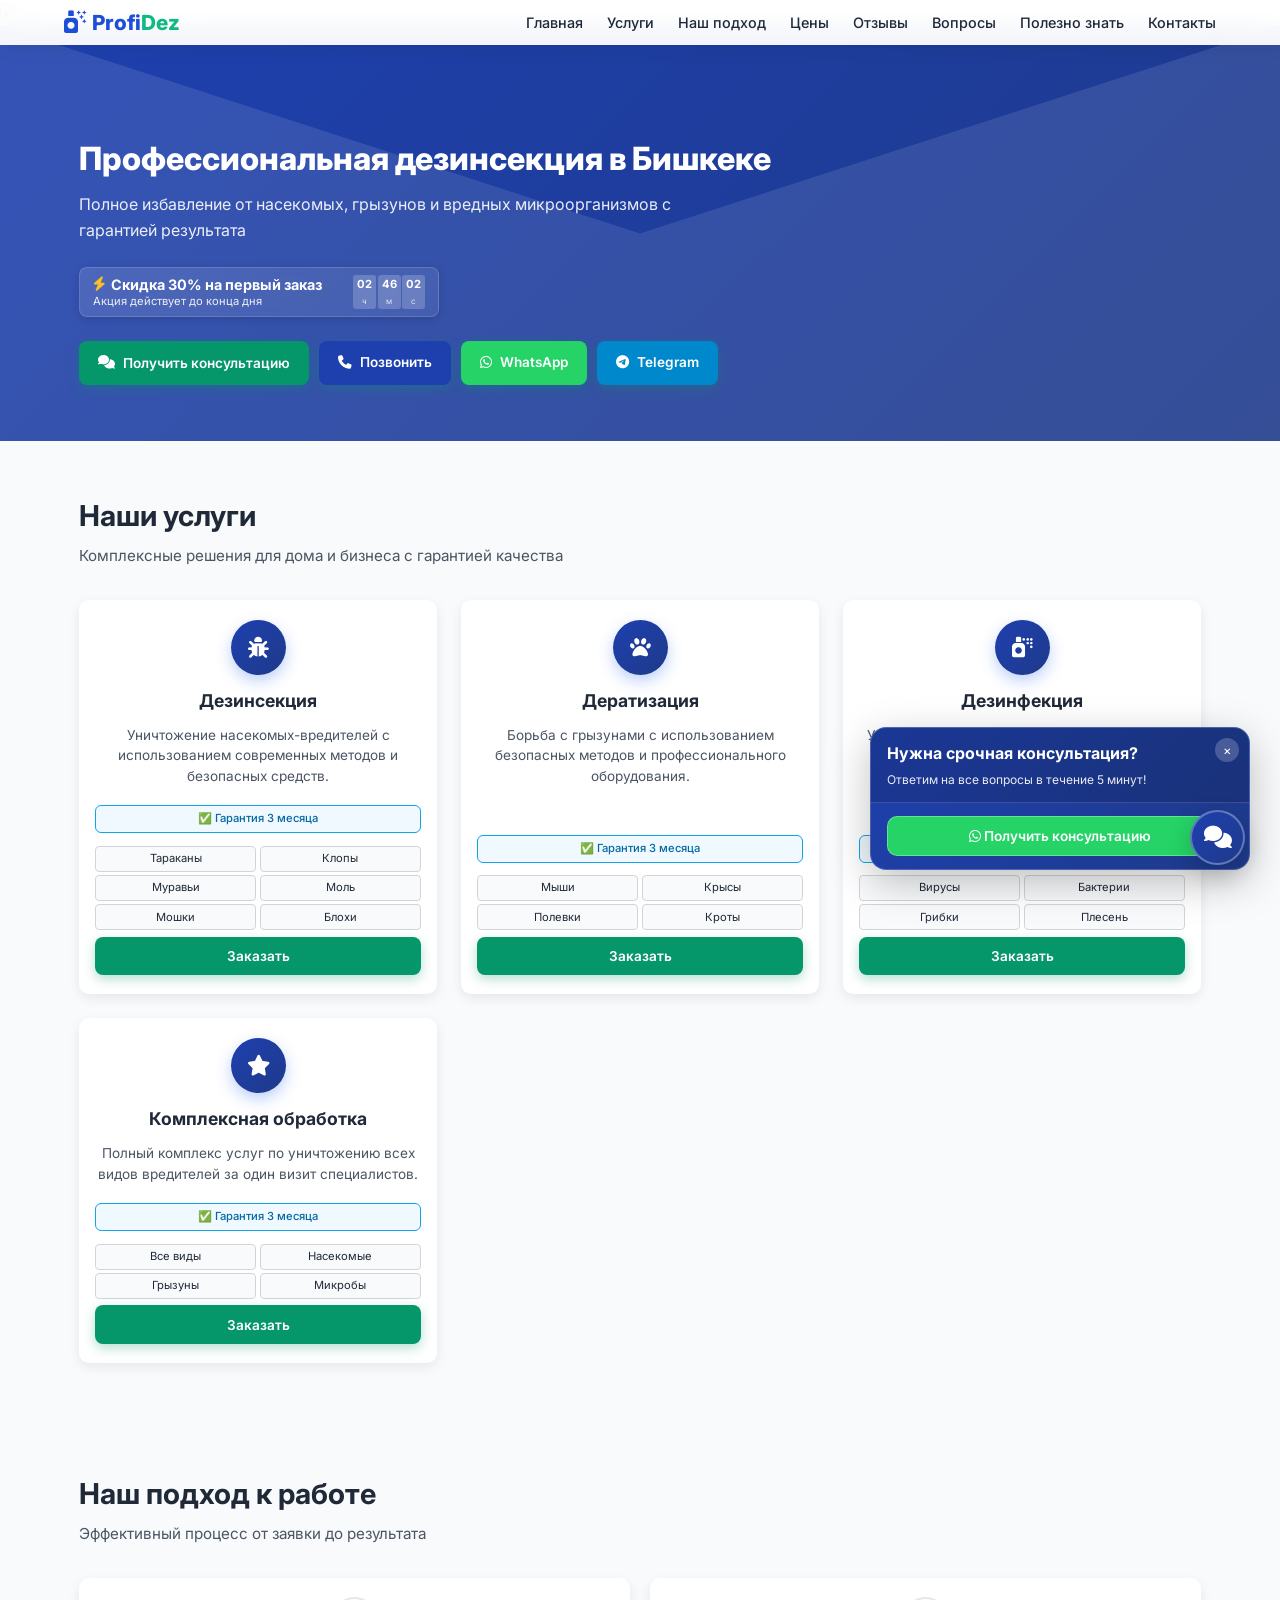
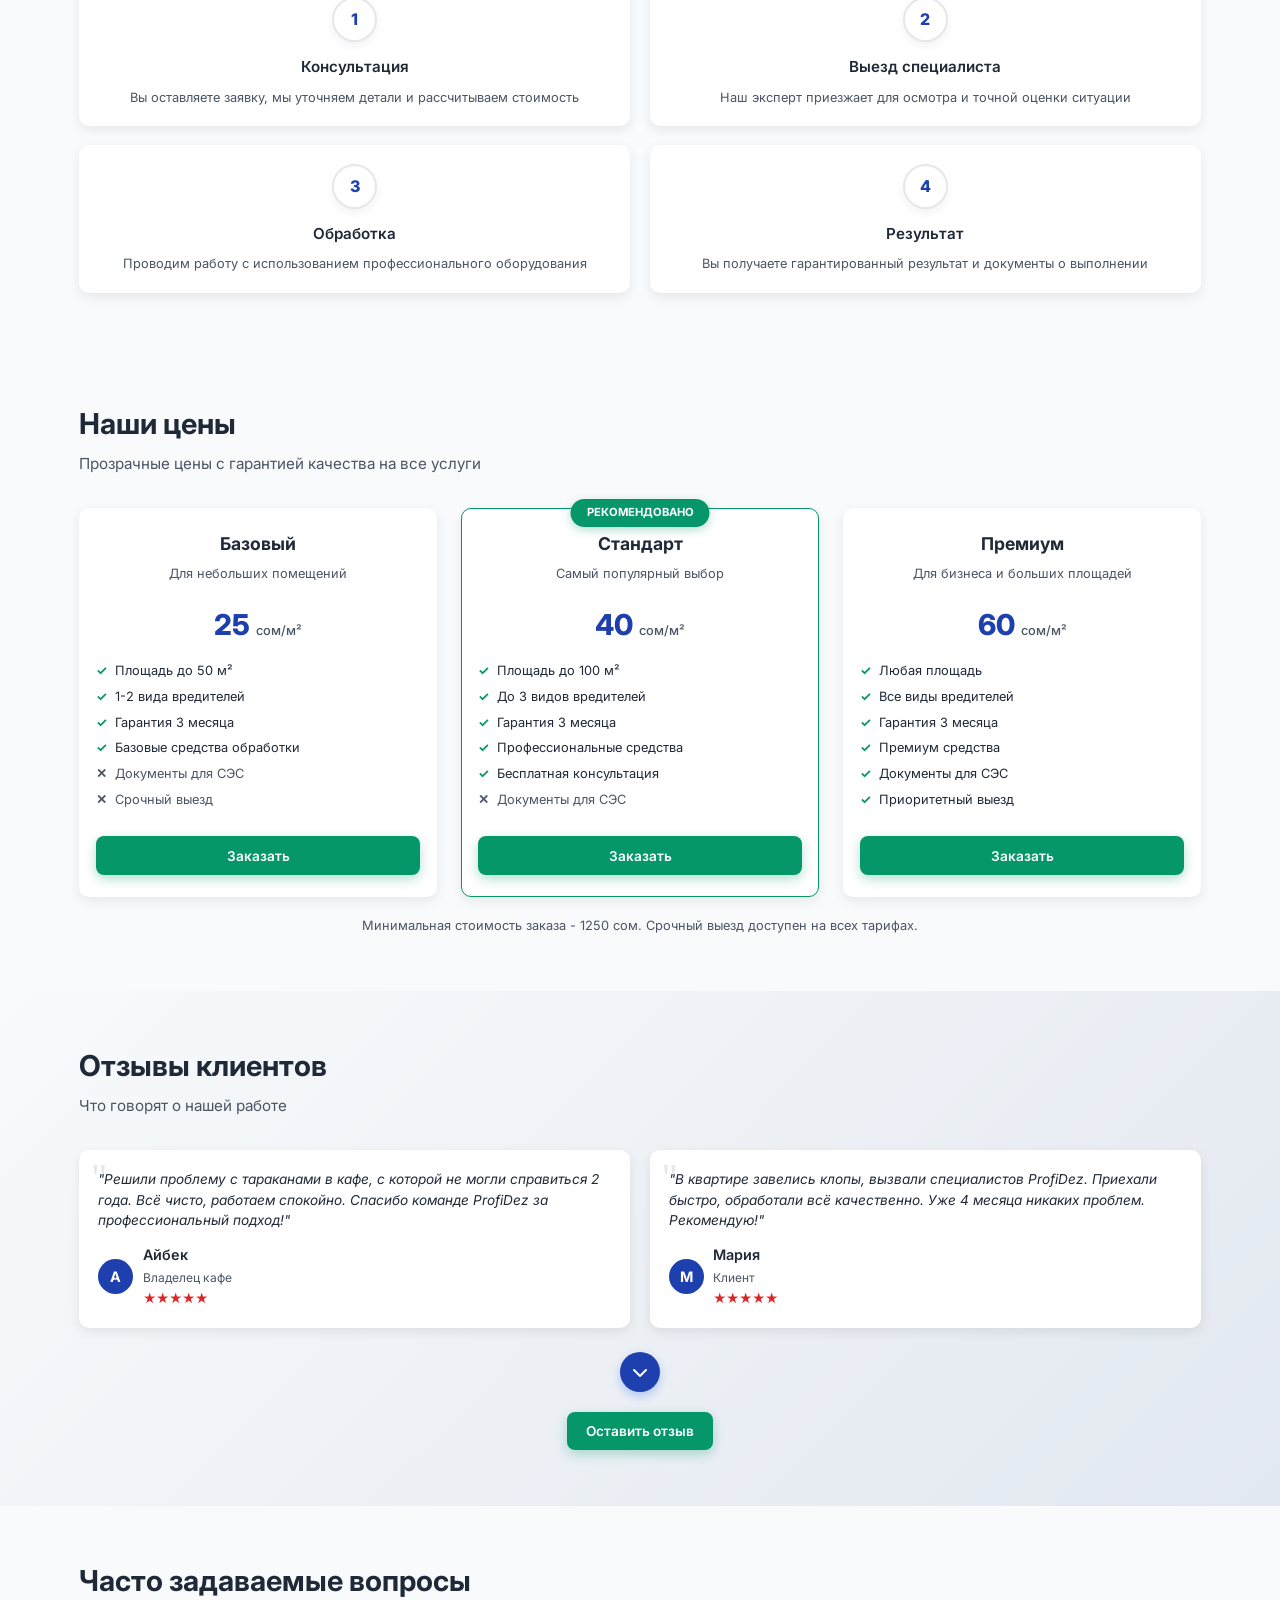
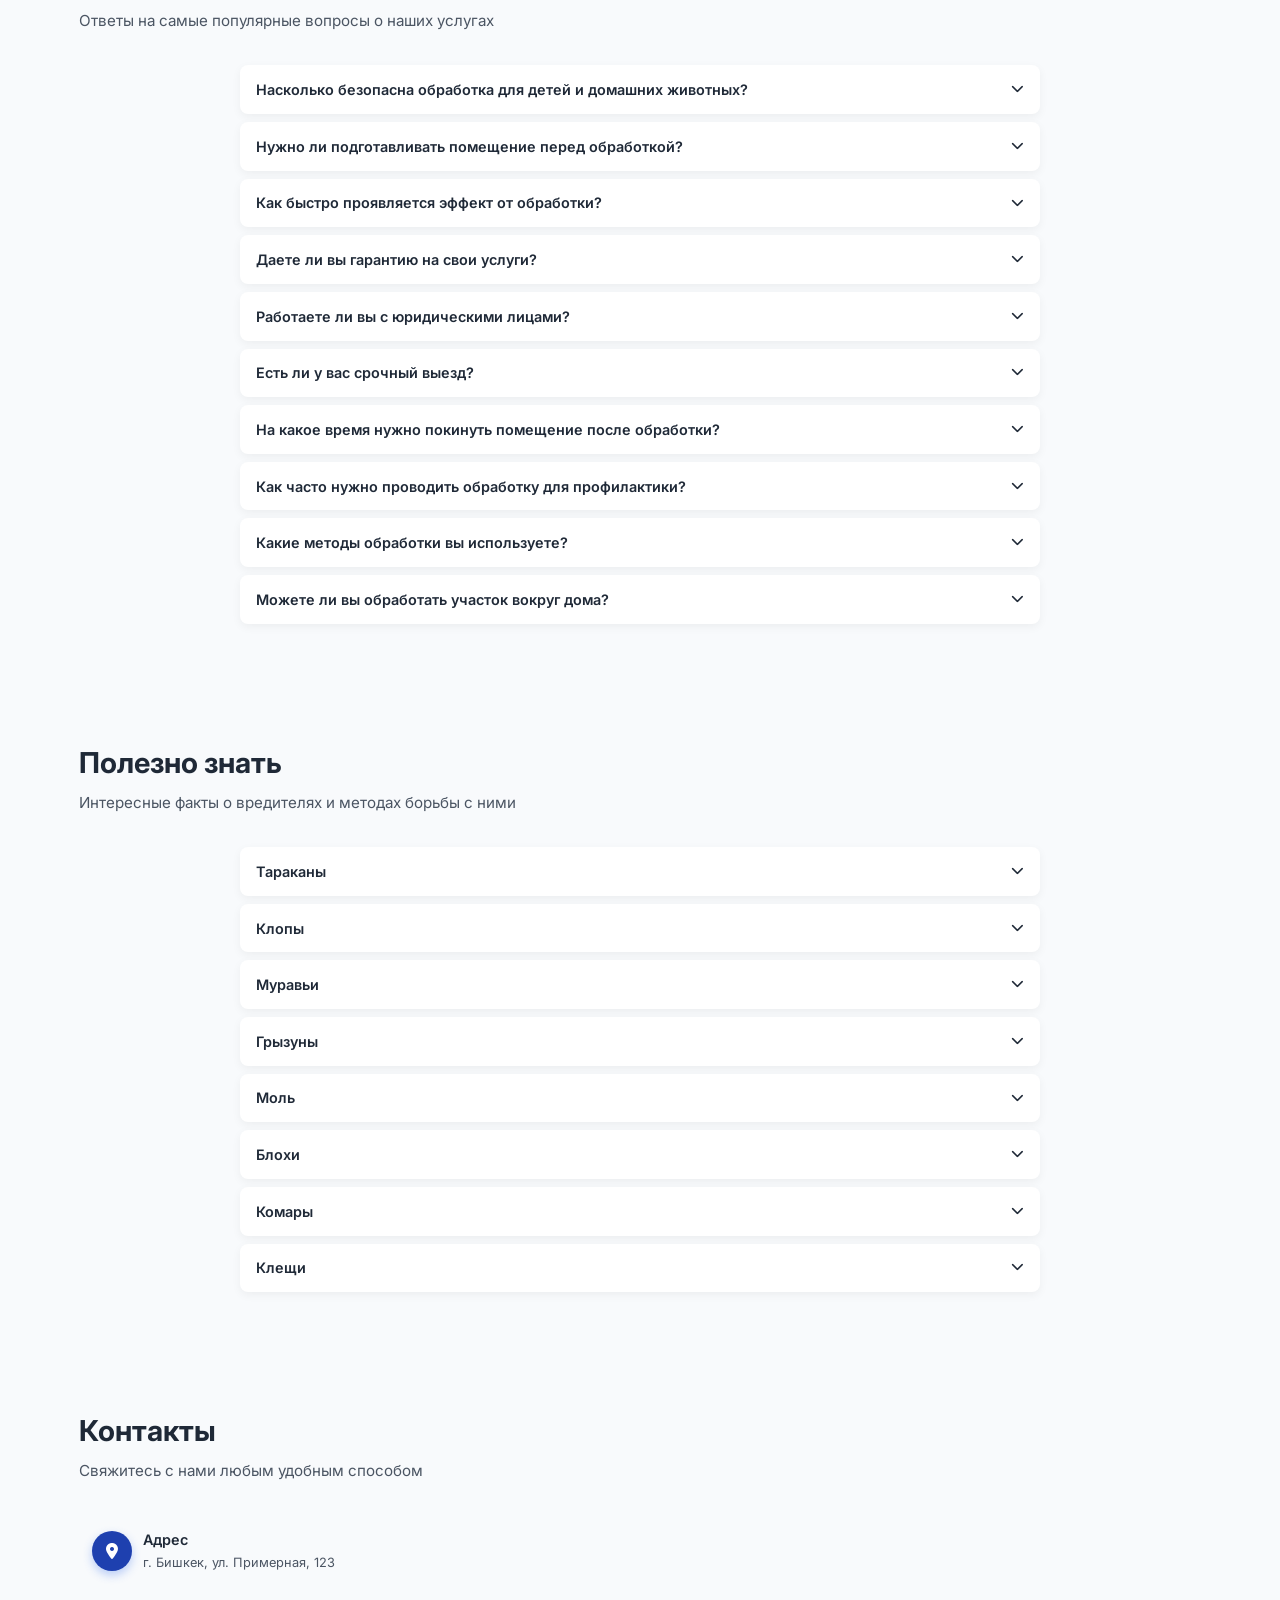
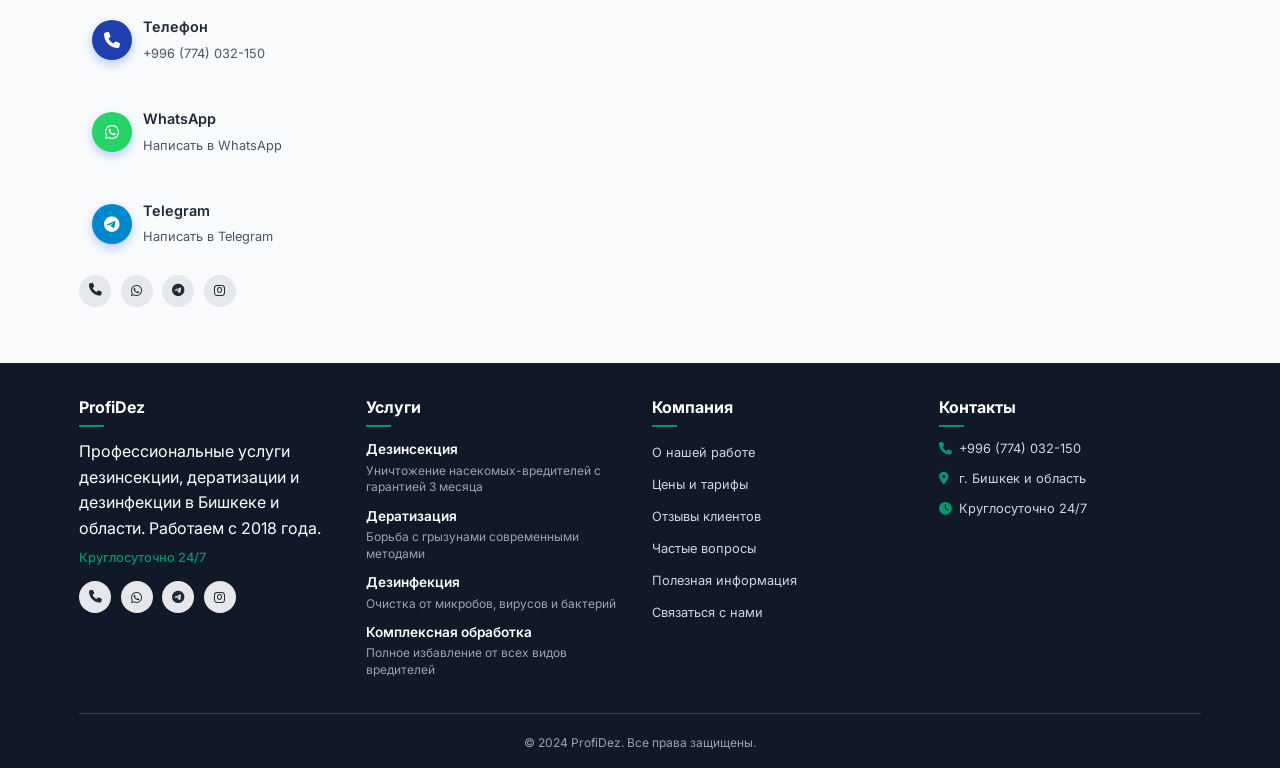
==== commit ac78a974: "Add files via upload" ====
--- a/index.html
+++ b/index.html
@@ -1,880 +1,849 @@
-<!DOCTYPE html>
-<html lang="ru">
-<head>
-    <meta charset="UTF-8">
-    <meta name="viewport" content="width=device-width, initial-scale=1.0">
-    
-    <!-- Core SEO Tags -->
-    <title>ProfiDez - Профессиональная дезинсекция в Бишкеке | Уничтожение тараканов, клопов, грызунов</title>
-    <meta name="description" content="✅ Профессиональная дезинсекция в Бишкеке. Уничтожение тараканов, клопов, грызунов с гарантией 3 месяца. Дезинфекция помещений. Работаем 24/7. Скидка 30% на первый заказ!">
-    <meta name="keywords" content="дезинсекция Бишкек, уничтожение тараканов, дератизация, дезинфекция, обработка от клопов, профессиональная дезинсекция, уничтожение грызунов, дезинсекция цена, служба дезинсекции">
-    <meta name="author" content="ProfiDez">
-    
-    <!-- Geo Location Meta -->
-    <meta name="geo.region" content="KG-B">
-    <meta name="geo.placename" content="Бишкек">
-    <meta name="geo.position" content="42.874621;74.569762">
-    <meta name="ICBM" content="42.874621, 74.569762">
-    
-    <!-- Open Graph Social Media -->
-    <meta property="og:title" content="ProfiDez - Профессиональная дезинсекция в Бишкеке">
-    <meta property="og:description" content="Уничтожение тараканов, клопов, грызунов с гарантией 3 месяца. Дезинфекция помещений. Работаем 24/7.">
-    <meta property="og:type" content="website">
-    <meta property="og:url" content="https://maytema.github.io/ProfiDez">
-    <meta property="og:site_name" content="ProfiDez">
-    <meta property="og:locale" content="ru_RU">
-    
-    <!-- Twitter Cards -->
-    <meta name="twitter:card" content="summary_large_image">
-    <meta name="twitter:title" content="ProfiDez - Профессиональная дезинсекция в Бишкеке">
-    <meta name="twitter:description" content="Уничтожение тараканов, клопов, грызунов с гарантией 3 месяца. Дезинфекция помещений.">
-    
-    <!-- Canonical URL -->
-    <link rel="canonical" href="https://maytema.github.io/ProfiDez">
-    
-    <!-- Schema.org Structured Data -->
-    <script type="application/ld+json">
-    {
-      "@context": "https://schema.org",
-      "@type": "LocalBusiness",
-      "name": "ProfiDez",
-      "description": "Профессиональная дезинсекция, дератизация и дезинфекция в Бишкеке",
-      "url": "https://maytema.github.io/ProfiDez",
-      "telephone": "+996774032150",
-      "address": {
-        "@type": "PostalAddress",
-        "addressLocality": "Бишкек",
-        "addressCountry": "KG"
-      },
-      "geo": {
-        "@type": "GeoCoordinates",
-        "latitude": "42.874621",
-        "longitude": "74.569762"
-      },
-      "openingHours": "Mo-Su 00:00-23:59",
-      "priceRange": "1250-10000 сом",
-      "serviceType": "Дезинсекция, Дератизация, Дезинфекция",
-      "areaServed": "Бишкек и область",
-      "hasOfferCatalog": {
-        "@type": "OfferCatalog",
-        "name": "Услуги дезинсекции",
-        "itemListElement": [
-          {
-            "@type": "Offer",
-            "itemOffered": {
-              "@type": "Service",
-              "name": "Дезинсекция",
-              "description": "Уничтожение насекомых-вредителей"
-            },
-            "price": "25",
-            "priceCurrency": "KGS"
-          },
-          {
-            "@type": "Offer",
-            "itemOffered": {
-              "@type": "Service",
-              "name": "Дератизация",
-              "description": "Борьба с грызунами"
-            },
-            "price": "40",
-            "priceCurrency": "KGS"
-          }
-        ]
-      }
-    }
-    </script>
-    
-    <!-- Reviews Structured Data -->
-    <script type="application/ld+json">
-    {
-      "@context": "https://schema.org",
-      "@type": "Organization",
-      "name": "ProfiDez",
-      "aggregateRating": {
-        "@type": "AggregateRating",
-        "ratingValue": "4.8",
-        "reviewCount": "47",
-        "bestRating": "5",
-        "worstRating": "1"
-      },
-      "review": [
-        {
-          "@type": "Review",
-          "author": {
-            "@type": "Person",
-            "name": "Айбек"
-          },
-          "reviewRating": {
-            "@type": "Rating",
-            "ratingValue": "5",
-            "bestRating": "5"
-          },
-          "reviewBody": "Решили проблему с тараканами в кафе, с которой не могли справиться 2 года. Всё чисто, работаем спокойно."
-        },
-        {
-          "@type": "Review",
-          "author": {
-            "@type": "Person",
-            "name": "Мария"
-          },
-          "reviewRating": {
-            "@type": "Rating",
-            "ratingValue": "5",
-            "bestRating": "5"
-          },
-          "reviewBody": "В квартире завелись клопы, вызвали специалистов ProfiDez. Приехали быстро, обработали всё качественно."
-        }
-      ]
-    }
-    </script>
-
-    <!-- External Resources -->
-    <link rel="stylesheet" href="https://cdnjs.cloudflare.com/ajax/libs/font-awesome/6.4.0/css/all.min.css">
-    <link href="https://fonts.googleapis.com/css2?family=Inter:wght@300;400;500;600;700;800&display=swap" rel="stylesheet">
-    <link rel="preconnect" href="https://fonts.googleapis.com">
-    <link rel="preconnect" href="https://fonts.gstatic.com" crossorigin>
-    
-    <!-- Our CSS Files -->
-    <link rel="stylesheet" href="css/main.css">
-    <link rel="stylesheet" href="css/animations.css">
-    
-</head>
-<body>
-    <!-- Mobile Menu Close Button -->
-    <button class="close-menu" id="closeMenu">×</button>
-
-    <!-- Mobile Overlay -->
-    <div class="mobile-overlay" id="mobileOverlay"></div>
-
-    <!-- Header Navigation -->
-    <header>
-        <div class="container nav-container">
-            <a href="#" class="logo">
-                <i class="fas fa-spray-can-sparkles"></i>
-                Profi<span>Dez</span>
-            </a>
-            <ul class="nav-links" id="navLinks">
-                <li><a href="#home">Главная</a></li>
-                <li><a href="#services">Услуги</a></li>
-                <li><a href="#process">Наш подход</a></li>
-                <li><a href="#pricing">Цены</a></li>
-                <li><a href="#stats">Достижения</a></li>
-                <li><a href="#testimonials">Отзывы</a></li>
-                <li><a href="#faq">Вопросы</a></li>
-                <li><a href="#knowledge">Полезно знать</a></li>
-                <li><a href="#contact">Контакты</a></li>
-            </ul>
-            <button class="mobile-menu" id="mobileMenu">
-                <i class="fas fa-bars" id="menuIcon"></i>
-            </button>
-        </div>
-    </header>
-
-    <!-- Hero Section -->
-    <section class="hero" id="home">
-        <div class="container">
-            <div class="hero-content">
-                <h1>Профессиональная дезинсекция в Бишкеке</h1>
-                <p class="hero-subtitle">Полное избавление от насекомых, грызунов и вредных микроорганизмов с гарантией результата</p>
-                
-                <!-- Promo Banner -->
-                <div class="promo-banner">
-                    <div class="promo-content">
-                        <div class="promo-text">
-                            <div class="promo-title">
-                                <i class="fas fa-bolt"></i>
-                                <span>Скидка 30% на первый заказ</span>
-                            </div>
-                            <div class="promo-subtitle">Акция действует до конца дня</div>
-                        </div>
-                        <div class="timer">
-                            <div class="timer-item">
-                                <div class="timer-value" id="hours">23</div>
-                                <div class="timer-label">ч</div>
-                            </div>
-                            <div class="timer-item">
-                                <div class="timer-value" id="minutes">59</div>
-                                <div class="timer-label">м</div>
-                            </div>
-                            <div class="timer-item">
-                                <div class="timer-value" id="seconds">59</div>
-                                <div class="timer-label">с</div>
-                            </div>
-                        </div>
-                    </div>
-                </div>
-                
-                <div class="btn-container">
-                    <button class="btn" onclick="openWhatsApp('Здравствуйте! Хочу получить профессиональную консультацию по обработке помещения.')">
-                        <i class="fas fa-comments"></i> Получить консультацию
-                    </button>
-                    <a href="tel:+996774032150" class="btn btn-phone">
-                        <i class="fas fa-phone"></i> Позвонить
-                    </a>
-                    <a href="https://wa.me/996774032150?text=Здравствуйте! Интересует услуга дезинсекции." class="btn btn-whatsapp">
-                        <i class="fab fa-whatsapp"></i> WhatsApp
-                    </a>
-                    <a href="https://t.me/TDesigner_007" class="btn btn-telegram">
-                        <i class="fab fa-telegram"></i> Telegram
-                    </a>
-                </div>
-            </div>
-        </div>
-    </section>
-
-    <!-- Services Section -->
-    <section id="services">
-        <div class="container">
-            <div class="section-title">
-                <h2>Наши услуги</h2>
-                <p>Комплексные решения для дома и бизнеса с гарантией качества</p>
-            </div>
-            <div class="services-grid">
-                <div class="service-card">
-                    <div class="service-icon">
-                        <i class="fas fa-bug"></i>
-                    </div>
-                    <div class="service-content">
-                        <h3>Дезинсекция</h3>
-                        <p>Уничтожение насекомых-вредителей с использованием современных методов и безопасных средств.</p>
-                        <div class="guarantee-badge">✅ Гарантия 3 месяца</div>
-                        <div class="pests-grid">
-                            <span class="pest-item">Тараканы</span>
-                            <span class="pest-item">Клопы</span>
-                            <span class="pest-item">Муравьи</span>
-                            <span class="pest-item">Моль</span>
-                            <span class="pest-item">Мошки</span>
-                            <span class="pest-item">Блохи</span>
-                        </div>
-                        <button class="btn" onclick="openWhatsApp('Здравствуйте! Интересует услуга дезинсекции.')">Заказать</button>
-                    </div>
-                </div>
-                <div class="service-card">
-                    <div class="service-icon">
-                        <i class="fas fa-paw"></i>
-                    </div>
-                    <div class="service-content">
-                        <h3>Дератизация</h3>
-                        <p>Борьба с грызунами с использованием безопасных методов и профессионального оборудования.</p>
-                        <div class="guarantee-badge">✅ Гарантия 3 месяца</div>
-                        <div class="pests-grid">
-                            <span class="pest-item">Мыши</span>
-                            <span class="pest-item">Крысы</span>
-                            <span class="pest-item">Полевки</span>
-                            <span class="pest-item">Кроты</span>
-                        </div>
-                        <button class="btn" onclick="openWhatsApp('Здравствуйте! Интересует услуга дератизации.')">Заказать</button>
-                    </div>
-                </div>
-                <div class="service-card">
-                    <div class="service-icon">
-                        <i class="fas fa-spray-can"></i>
-                    </div>
-                    <div class="service-content">
-                        <h3>Дезинфекция</h3>
-                        <p>Уничтожение вирусов, бактерий и патогенных микроорганизмов для создания безопасной среды.</p>
-                        <div class="guarantee-badge">✅ Гарантия 3 месяца</div>
-                        <div class="pests-grid">
-                            <span class="pest-item">Вирусы</span>
-                            <span class="pest-item">Бактерии</span>
-                            <span class="pest-item">Грибки</span>
-                            <span class="pest-item">Плесень</span>
-                        </div>
-                        <button class="btn" onclick="openWhatsApp('Здравствуйте! Интересует услуга дезинфекции.')">Заказать</button>
-                    </div>
-                </div>
-                <div class="service-card">
-                    <div class="service-icon">
-                        <i class="fas fa-shield-alt"></i>
-                    </div>
-                    <div class="service-content">
-                        <h3>Комплексная обработка</h3>
-                        <p>Полный комплекс услуг по уничтожению всех видов вредителей за один визит специалистов.</p>
-                        <div class="guarantee-badge">✅ Гарантия 3 месяца</div>
-                        <div class="pests-grid">
-                            <span class="pest-item">Все виды</span>
-                            <span class="pest-item">Насекомые</span>
-                            <span class="pest-item">Грызуны</span>
-                            <span class="pest-item">Микробы</span>
-                        </div>
-                        <button class="btn" onclick="openWhatsApp('Здравствуйте! Интересует комплексная обработка.')">Заказать</button>
-                    </div>
-                </div>
-            </div>
-        </div>
-    </section>
-
-    <!-- Process Section -->
-    <section id="process" class="process">
-        <div class="container">
-            <div class="section-title">
-                <h2>Наш подход к работе</h2>
-                <p>Эффективный процесс от заявки до результата</p>
-            </div>
-            <div class="steps-grid">
-                <div class="step">
-                    <div class="step-number">1</div>
-                    <h3>Консультация</h3>
-                    <p>Вы оставляете заявку, мы уточняем детали и рассчитываем стоимость</p>
-                </div>
-                <div class="step">
-                    <div class="step-number">2</div>
-                    <h3>Выезд специалиста</h3>
-                    <p>Наш эксперт приезжает для осмотра и точной оценки ситуации</p>
-                </div>
-                <div class="step">
-                    <div class="step-number">3</div>
-                    <h3>Обработка</h3>
-                    <p>Проводим работу с использованием профессионального оборудования</p>
-                </div>
-                <div class="step">
-                    <div class="step-number">4</div>
-                    <h3>Результат</h3>
-                    <p>Вы получаете гарантированный результат и документы о выполнении</p>
-                </div>
-            </div>
-        </div>
-    </section>
-
-    <!-- Pricing Section -->
-    <section id="pricing">
-        <div class="container">
-            <div class="section-title">
-                <h2>Наши цены</h2>
-                <p>Прозрачные цены с гарантией качества на все услуги</p>
-            </div>
-            <div class="pricing-grid">
-                <div class="pricing-card">
-                    <div class="pricing-header">
-                        <h3>Базовый</h3>
-                        <p>Для небольших помещений</p>
-                    </div>
-                    <div class="price">25 <span>сом/м²</span></div>
-                    <ul class="pricing-features">
-                        <li>Площадь до 50 м²</li>
-                        <li>1-2 вида вредителей</li>
-                        <li>Гарантия 3 месяца</li>
-                        <li>Базовые средства обработки</li>
-                        <li class="disabled">Документы для СЭС</li>
-                        <li class="disabled">Срочный выезд</li>
-                    </ul>
-                    <button class="btn" onclick="openWhatsApp('Здравствуйте! Интересует тариф Базовый.')">Заказать</button>
-                </div>
-                <div class="pricing-card featured">
-                    <div class="pricing-header">
-                        <h3>Стандарт</h3>
-                        <p>Самый популярный выбор</p>
-                    </div>
-                    <div class="price">40 <span>сом/м²</span></div>
-                    <ul class="pricing-features">
-                        <li>Площадь до 100 м²</li>
-                        <li>До 3 видов вредителей</li>
-                        <li>Гарантия 3 месяца</li>
-                        <li>Профессиональные средства</li>
-                        <li>Бесплатная консультация</li>
-                        <li class="disabled">Документы для СЭС</li>
-                    </ul>
-                    <button class="btn" onclick="openWhatsApp('Здравствуйте! Интересует тариф Стандарт.')">Заказать</button>
-                </div>
-                <div class="pricing-card">
-                    <div class="pricing-header">
-                        <h3>Премиум</h3>
-                        <p>Для бизнеса и больших площадей</p>
-                    </div>
-                    <div class="price">60 <span>сом/м²</span></div>
-                    <ul class="pricing-features">
-                        <li>Любая площадь</li>
-                        <li>Все виды вредителей</li>
-                        <li>Гарантия 3 месяца</li>
-                        <li>Премиум средства</li>
-                        <li>Документы для СЭС</li>
-                        <li>Приоритетный выезд</li>
-                    </ul>
-                    <button class="btn" onclick="openWhatsApp('Здравствуйте! Интересует тариф Премиум.')">Заказать</button>
-                </div>
-            </div>
-            <div class="pricing-note">
-                <p>Минимальная стоимость заказа - 1250 сом. Срочный выезд доступен на всех тарифах.</p>
-            </div>
-        </div>
-    </section>
-
-    <!-- Stats Section -->
-    <section id="stats" class="stats">
-        <div class="container">
-            <div class="section-title">
-                <h2>Наши достижения</h2>
-                <p>Более 5 лет профессиональной работы</p>
-            </div>
-            <div class="stats-grid">
-                <div class="stat-item">
-                    <div class="stat-number">2000+</div>
-                    <div class="stat-label">Обработанных объектов</div>
-                </div>
-                <div class="stat-item">
-                    <div class="stat-number">98%</div>
-                    <div class="stat-label">Довольных клиентов</div>
-                </div>
-                <div class="stat-item">
-                    <div class="stat-number">24/7</div>
-                    <div class="stat-label">Работаем круглосуточно</div>
-                </div>
-                <div class="stat-item">
-                    <div class="stat-number">3 мес</div>
-                    <div class="stat-label">Гарантия на все услуги</div>
-                </div>
-            </div>
-        </div>
-    </section>
-
-    <!-- Floating Contact Widget -->
-    <div class="floating-widget" id="floatingWidget">
-        <button class="close-widget" id="closeWidget">×</button>
-        <div class="widget-header">
-            <div class="widget-title">Нужна срочная консультация?</div>
-            <div class="widget-subtitle">Ответим на все вопросы в течение 5 минут!</div>
-        </div>
-        <div class="widget-content">
-            <button class="widget-btn" onclick="openWhatsApp('Здравствуйте! Нужна срочная консультация.')">
-                <i class="fab fa-whatsapp"></i> Получить консультацию
-            </button>
-        </div>
-    </div>
-
-    <!-- Minimized Widget -->
-    <div class="widget-minimized" id="widgetMinimized">
-        <i class="fas fa-comments"></i>
-    </div>
-
-    <!-- Testimonials Section -->
-    <section id="testimonials" class="testimonials">
-        <div class="container">
-            <div class="section-title">
-                <h2>Отзывы клиентов</h2>
-                <p>Что говорят о нашей работе</p>
-            </div>
-            <div class="testimonial-grid">
-                <div class="testimonial-card">
-                    <div class="testimonial-text">
-                        "Решили проблему с тараканами в кафе, с которой не могли справиться 2 года. Всё чисто, работаем спокойно. Спасибо команде ProfiDez за профессиональный подход!"
-                    </div>
-                    <div class="testimonial-author">
-                        <div class="author-avatar">А</div>
-                        <div class="author-info">
-                            <h4>Айбек</h4>
-                            <p>Владелец кафе</p>
-                            <div class="rating">★★★★★</div>
-                        </div>
-                    </div>
-                </div>
-                <div class="testimonial-card">
-                    <div class="testimonial-text">
-                        "В квартире завелись клопы, вызвали специалистов ProfiDez. Приехали быстро, обработали всё качественно. Уже 4 месяца никаких проблем. Рекомендую!"
-                    </div>
-                    <div class="testimonial-author">
-                        <div class="author-avatar">М</div>
-                        <div class="author-info">
-                            <h4>Мария</h4>
-                            <p>Клиент</p>
-                            <div class="rating">★★★★★</div>
-                        </div>
-                    </div>
-                </div>
-                <div class="testimonial-card hidden">
-                    <div class="testimonial-text">
-                        "Заказывали обработку склада от грызунов. Результат превзошел ожидания! Ни мышей, ни следов их пребывания. Будем сотрудничать на постоянной основе."
-                    </div>
-                    <div class="testimonial-author">
-                        <div class="author-avatar">Д</div>
-                        <div class="author-info">
-                            <h4>Дмитрий</h4>
-                            <p>Директор склада</p>
-                            <div class="rating">★★★★☆</div>
-                        </div>
-                    </div>
-                </div>
-                <div class="testimonial-card hidden">
-                    <div class="testimonial-text">
-                        "Обратился в ProfiDez для обработки офиса от муравьев. Работа выполнена быстро и качественно. Цены адекватные, персонал вежливый. Буду рекомендовать знакомым."
-                    </div>
-                    <div class="testimonial-author">
-                        <div class="author-avatar">С</div>
-                        <div class="author-info">
-                            <h4>Сергей</h4>
-                            <p>Офис-менеджер</p>
-                            <div class="rating">★★★★★</div>
-                        </div>
-                    </div>
-                </div>
-            </div>
-
-            <div class="testimonial-controls">
-                <button class="show-more-reviews" id="showMoreReviews">
-                    <i class="fas fa-chevron-down"></i>
-                </button>
-            </div>
-
-            <div class="review-btn-container">
-                <button class="btn" onclick="openReviewForm()">Оставить отзыв</button>
-            </div>
-
-            <!-- Review Form -->
-            <div class="review-form" id="reviewForm">
-                <div class="form-header">
-                    <h3>Оставить отзыв</h3>
-                    <button class="close-form" onclick="closeReviewForm()">×</button>
-                </div>
-                <form id="reviewFormData">
-                    <div class="form-group">
-                        <label for="reviewName">Ваше имя</label>
-                        <input type="text" id="reviewName" class="form-control" required>
-                    </div>
-                    <div class="form-group">
-                        <label for="reviewPhone">Ваш телефон</label>
-                        <input type="tel" id="reviewPhone" class="form-control" required>
-                    </div>
-                    <div class="form-group">
-                        <label for="reviewText">Ваш отзыв</label>
-                        <textarea id="reviewText" class="form-control" required></textarea>
-                    </div>
-                    <div class="form-group">
-                        <label>Оценка</label>
-                        <div class="star-rating">
-                            <input type="radio" id="star5" name="rating" value="5">
-                            <label for="star5">★</label>
-                            <input type="radio" id="star4" name="rating" value="4">
-                            <label for="star4">★</label>
-                            <input type="radio" id="star3" name="rating" value="3">
-                            <label for="star3">★</label>
-                            <input type="radio" id="star2" name="rating" value="2">
-                            <label for="star2">★</label>
-                            <input type="radio" id="star1" name="rating" value="1">
-                            <label for="star1">★</label>
-                        </div>
-                    </div>
-                    <button type="submit" class="btn">Отправить отзыв</button>
-                    <p style="text-align: center; margin-top: 1rem; color: var(--gray); font-size: 0.8rem;">После отправки отзыв будет проверен и опубликован в течение 24 часов</p>
-                </form>
-            </div>
-        </div>
-    </section>
-
-    <!-- FAQ Section -->
-    <section id="faq">
-        <div class="container">
-            <div class="section-title">
-                <h2>Часто задаваемые вопросы</h2>
-                <p>Ответы на самые популярные вопросы о наших услугах</p>
-            </div>
-            <div class="faq-grid">
-                <div class="faq-item">
-                    <div class="faq-question">
-                        <span>Насколько безопасна обработка для детей и домашних животных?</span>
-                        <i class="fas fa-chevron-down"></i>
-                    </div>
-                    <div class="faq-answer">
-                        <p>Мы используем средства IV класса малой токсичности, которые безопасны для людей и животных после проветривания помещения (2-3 часа). Рекомендуем на время обработки и проветривания вывести детей и животных из помещения.</p>
-                    </div>
-                </div>
-                <div class="faq-item">
-                    <div class="faq-question">
-                        <span>Нужно ли подготавливать помещение перед обработкой?</span>
-                        <i class="fas fa-chevron-down"></i>
-                    </div>
-                    <div class="faq-answer">
-                        <p>Да, рекомендуем убрать продукты питания и посуду, отодвинуть мебель от стен для доступа к плинтусам. Подробную инструкцию наш специалист предоставит при записи.</p>
-                    </div>
-                </div>
-                <div class="faq-item">
-                    <div class="faq-question">
-                        <span>Как быстро проявляется эффект от обработки?</span>
-                        <i class="fas fa-chevron-down"></i>
-                    </div>
-                    <div class="faq-answer">
-                        <p>Первые результаты видны уже через несколько часов. Полное уничтожение популяции вредителей происходит в течение 1-3 дней в зависимости от вида обработки и степени зараженности помещения.</p>
-                    </div>
-                </div>
-                <div class="faq-item">
-                    <div class="faq-question">
-                        <span>Даете ли вы гарантию на свои услуги?</span>
-                        <i class="fas fa-chevron-down"></i>
-                    </div>
-                    <div class="faq-answer">
-                        <p>Да, мы предоставляем гарантию 3 месяца на все виды обработки. Если вредители появятся снова в течение гарантийного периода, мы проведем повторную обработку бесплатно.</p>
-                    </div>
-                </div>
-                <div class="faq-item">
-                    <div class="faq-question">
-                        <span>Работаете ли вы с юридическими лицами?</span>
-                        <i class="fas fa-chevron-down"></i>
-                    </div>
-                    <div class="faq-answer">
-                        <p>Да, мы заключаем договоры на обслуживание с кафе, ресторанами, магазинами, складами, офисами и другими коммерческими объектами. Предоставляем все необходимые документы для проверяющих органов.</p>
-                    </div>
-                </div>
-                <div class="faq-item">
-                    <div class="faq-question">
-                        <span>Есть ли у вас срочный выезд?</span>
-                        <i class="fas fa-chevron-down"></i>
-                    </div>
-                    <div class="faq-answer">
-                        <p>Да, мы предоставляем услугу срочного выезда. В зависимости от загруженности специалистов, мы можем приехать в течение 2-4 часов. Срочный выезд доступен на всех тарифах с доплатой 20%.</p>
-                    </div>
-                </div>
-                <div class="faq-item">
-                    <div class="faq-question">
-                        <span>На какое время нужно покинуть помещение после обработки?</span>
-                        <i class="fas fa-chevron-down"></i>
-                    </div>
-                    <div class="faq-answer">
-                        <p>После обработки достаточно покинуть помещение на 2-4 часа для проветривания. После этого можно возвращаться и проводить влажную уборку поверхностей, с которыми часто контактируете (столы, стулья, ручки).</p>
-                    </div>
-                </div>
-                <div class="faq-item">
-                    <div class="faq-question">
-                        <span>Как часто нужно проводить обработку для профилактики?</span>
-                        <i class="fas fa-chevron-down"></i>
-                    </div>
-                    <div class="faq-answer">
-                        <p>Для жилых помещений рекомендуем профилактическую обработку 1 раз в 6-12 месяцев. Для коммерческих объектов (кафе, рестораны, склады) - 1 раз в 3-6 месяцев в зависимости от специфики деятельности.</p>
-                    </div>
-                </div>
-                <div class="faq-item">
-                    <div class="faq-question">
-                        <span>Какие методы обработки вы используете?</span>
-                        <i class="fas fa-chevron-down"></i>
-                    </div>
-                    <div class="faq-answer">
-                        <p>Мы используем комплексный подход: холодный и горячий туман для обработки больших объемов, барьерную защиту для предотвращения повторного проникновения вредителей, а также специальные гели и ловушки для точечного воздействия.</p>
-                    </div>
-                </div>
-                <div class="faq-item">
-                    <div class="faq-question">
-                        <span>Можете ли вы обработать участок вокруг дома?</span>
-                        <i class="fas fa-chevron-down"></i>
-                    </div>
-                    <div class="faq-answer">
-                        <p>Да, мы предоставляем услуги по обработке придомовых территорий, что особенно актуально для борьбы с клещами, комарами и другими насекомыми. Обработка территории проводится с учетом безопасности для растений и домашних животных.</p>
-                    </div>
-                </div>
-            </div>
-        </div>
-    </section>
-
-    <!-- Knowledge Base Section -->
-    <section id="knowledge" class="knowledge">
-        <div class="container">
-            <div class="section-title">
-                <h2>Полезно знать</h2>
-                <p>Интересные факты о вредителях и методах борьбы с ними</p>
-            </div>
-            <div class="knowledge-grid">
-                <div class="knowledge-item">
-                    <div class="knowledge-question">
-                        <span>Тараканы</span>
-                        <i class="fas fa-chevron-down"></i>
-                    </div>
-                    <div class="knowledge-answer">
-                        <p>Тараканы - одни из самых живучих насекомых. Они могут выживать без пищи до месяца и даже без головы в течение недели. Одна самка за год может произвести до 400 потомков. Тараканы переносят различные заболевания, включая сальмонеллез и дизентерию.</p>
-                    </div>
-                </div>
-                <div class="knowledge-item">
-                    <div class="knowledge-question">
-                        <span>Клопы</span>
-                        <i class="fas fa-chevron-down"></i>
-                    </div>
-                    <div class="knowledge-answer">
-                        <p>Постельные клопы могут жить до 18 месяцев без пищи. Они активны преимущественно ночью и питаются человеческой кровью. Обнаружить их сложно из-за мелких размеров и скрытного образа жизни. Клопы оставляют характерные следы укусов на коже.</p>
-                    </div>
-                </div>
-                <div class="knowledge-item">
-                    <div class="knowledge-question">
-                        <span>Муравьи</span>
-                        <i class="fas fa-chevron-down"></i>
-                    </div>
-                    <div class="knowledge-answer">
-                        <p>Муравьи живут большими колониями с четкой иерархией. Они могут переносить бактерии и загрязнять пищу. Некоторые виды способны повреждать деревянные конструкции. Муравьи оставляют феромоновые следы, по которым их сородичи находят пищу.</p>
-                    </div>
-                </div>
-                <div class="knowledge-item">
-                    <div class="knowledge-question">
-                        <span>Грызуны</span>
-                        <i class="fas fa-chevron-down"></i>
-                    </div>
-                    <div class="knowledge-answer">
-                        <p>Мыши и крысы являются переносчиками более 35 заболеваний. Они могут повреждать проводку и вызывать пожары. Одна пара крыс за год может произвести до 2000 потомков. Грызуны обладают отличным обонянием и могут находить пищу через запах.</p>
-                    </div>
-                </div>
-                <div class="knowledge-item">
-                    <div class="knowledge-question">
-                        <span>Моль</span>
-                        <i class="fas fa-chevron-down"></i>
-                    </div>
-                    <div class="knowledge-answer">
-                        <p>Пищевая моль портит продукты питания, а платяная - повреждает одежду. Бабочки моли не едят - они только откладывают яйца. Вред наносят личинки, которые питаются органическими материалами. Моль может испортить до 30% запасов продуктов в доме.</p>
-                    </div>
-                </div>
-                <div class="knowledge-item">
-                    <div class="knowledge-question">
-                        <span>Блохи</span>
-                        <i class="fas fa-chevron-down"></i>
-                    </div>
-                    <div class="knowledge-answer">
-                        <p>Блохи могут прыгать на расстояние, в 150 раз превышающее длину их тела. Они переносят различные заболевания и могут вызывать аллергические реакции. Блохи размножаются очень быстро - одна самка откладывает до 50 яиц в день.</p>
-                    </div>
-                </div>
-                <div class="knowledge-item">
-                    <div class="knowledge-question">
-                        <span>Комары</span>
-                        <i class="fas fa-chevron-down"></i>
-                    </div>
-                    <div class="knowledge-answer">
-                        <p>Комары являются переносчиками малярии, лихорадки денге и других заболеваний. Кровью питаются только самки - им она нужна для производства яиц. Комары находят жертву по выдыхаемому углекислому газу и теплу тела.</p>
-                    </div>
-                </div>
-                <div class="knowledge-item">
-                    <div class="knowledge-question">
-                        <span>Клещи</span>
-                        <i class="fas fa-chevron-down"></i>
-                    </div>
-                    <div class="knowledge-answer">
-                        <p>Клещи являются переносчиками клещевого энцефалита и болезни Лайма. Они активны с апреля по октябрь. Клещи не прыгают и не летают - они поджидают жертву на траве или кустарниках. Присосавшегося клеща нужно удалять как можно скорее.</p>
-                    </div>
-                </div>
-            </div>
-        </div>
-    </section>
-
-    <!-- Contact Section -->
-    <section id="contact">
-        <div class="container">
-            <div class="section-title">
-                <h2>Контакты</h2>
-                <p>Свяжитесь с нами любым удобным способом</p>
-            </div>
-            <div class="contact-grid">
-                <div class="contact-info">
-                    <div class="contact-items">
-                        <div class="contact-item" onclick="window.location.href='https://maps.google.com/?q=г. Бишкек, ул. Примерная, 123'">
-                            <div class="contact-icon location">
-                                <i class="fas fa-map-marker-alt"></i>
-                            </div>
-                            <div class="contact-details">
-                                <h4>Адрес</h4>
-                                <p>г. Бишкек, ул. Примерная, 123</p>
-                            </div>
-                        </div>
-                        <div class="contact-item" onclick="window.location.href='tel:+996774032150'">
-                            <div class="contact-icon phone">
-                                <i class="fas fa-phone"></i>
-                            </div>
-                            <div class="contact-details">
-                                <h4>Телефон</h4>
-                                <a href="tel:+996774032150">+996 (774) 032-150</a>
-                            </div>
-                        </div>
-                        <div class="contact-item" onclick="window.location.href='https://wa.me/996774032150?text=Здравствуйте! Интересует услуга дезинсекции.'">
-                            <div class="contact-icon whatsapp">
-                                <i class="fab fa-whatsapp"></i>
-                            </div>
-                            <div class="contact-details">
-                                <h4>WhatsApp</h4>
-                                <a href="https://wa.me/996774032150">Написать в WhatsApp</a>
-                            </div>
-                        </div>
-                        <div class="contact-item" onclick="window.location.href='https://t.me/TDesigner_007'">
-                            <div class="contact-icon telegram">
-                                <i class="fab fa-telegram"></i>
-                            </div>
-                            <div class="contact-details">
-                                <h4>Telegram</h4>
-                                <a href="https://t.me/TDesigner_007">Написать в Telegram</a>
-                            </div>
-                        </div>
-                    </div>
-                    <div class="social-links">
-                        <a href="tel:+996774032150"><i class="fas fa-phone"></i></a>
-                        <a href="https://wa.me/996774032150"><i class="fab fa-whatsapp"></i></a>
-                        <a href="https://t.me/TDesigner_007"><i class="fab fa-telegram"></i></a>
-                        <a href="#" onclick="showInstagramMessage()"><i class="fab fa-instagram"></i></a>
-                    </div>
-                </div>
-            </div>
-        </div>
-    </section>
-
-    <!-- Footer -->
-    <footer>
-        <div class="container">
-            <div class="footer-grid">
-                <div class="footer-col">
-                    <h4>ProfiDez</h4>
-                    <p>Профессиональные услуги дезинсекции, дератизации и дезинфекции в Бишкеке и области. Работаем с 2018 года.</p>
-                    <div class="working-hours">Круглосуточно 24/7</div>
-                    <div class="social-links">
-                        <a href="tel:+996774032150"><i class="fas fa-phone"></i></a>
-                        <a href="https://wa.me/996774032150"><i class="fab fa-whatsapp"></i></a>
-                        <a href="https://t.me/TDesigner_007"><i class="fab fa-telegram"></i></a>
-                        <a href="#" onclick="showInstagramMessage()"><i class="fab fa-instagram"></i></a>
-                    </div>
-                </div>
-                <div class="footer-col">
-                    <h4>Услуги</h4>
-                    <div class="footer-service">
-                        <h5>Дезинсекция</h5>
-                        <p>Уничтожение насекомых-вредителей с гарантией 3 месяца</p>
-                    </div>
-                    <div class="footer-service">
-                        <h5>Дератизация</h5>
-                        <p>Борьба с грызунами современными методами</p>
-                    </div>
-                    <div class="footer-service">
-                        <h5>Дезинфекция</h5>
-                        <p>Очистка от микробов, вирусов и бактерий</p>
-                    </div>
-                    <div class="footer-service">
-                        <h5>Комплексная обработка</h5>
-                        <p>Полное избавление от всех видов вредителей</p>
-                    </div>
-                </div>
-                <div class="footer-col">
-                    <h4>Компания</h4>
-                    <ul class="footer-links">
-                        <li><a href="#process">О нашей работе</a></li>
-                        <li><a href="#pricing">Цены и тарифы</a></li>
-                        <li><a href="#stats">Наши достижения</a></li>
-                        <li><a href="#testimonials">Отзывы клиентов</a></li>
-                        <li><a href="#faq">Частые вопросы</a></li>
-                        <li><a href="#knowledge">Полезная информация</a></li>
-                        <li><a href="#contact">Связаться с нами</a></li>
-                    </ul>
-                </div>
-                <div class="footer-col">
-                    <h4>Контакты</h4>
-                    <div class="footer-contact">
-                        <div class="contact-line">
-                            <i class="fas fa-phone"></i>
-                            <a href="tel:+996774032150">+996 (774) 032-150</a>
-                        </div>
-                        <div class="contact-line">
-                            <i class="fas fa-map-marker-alt"></i>
-                            <span>г. Бишкек и область</span>
-                        </div>
-                        <div class="contact-line">
-                            <i class="fas fa-clock"></i>
-                            <span>Круглосуточно 24/7</span>
-                        </div>
-                    </div>
-                </div>
-            </div>
-            <div class="footer-bottom">
-                <p>&copy; 2024 ProfiDez. Все права защищены.</p>
-            </div>
-        </div>
-    </footer>
-
-    <!-- JavaScript Files -->
-    <script src="js/core.js"></script>
-    <script src="js/components.js"></script>
-</body>
+<!DOCTYPE html>+<html lang="ru">+<head>+    <meta charset="UTF-8">+    <meta name="viewport" content="width=device-width, initial-scale=1.0">+    <meta name="google-site-verification" content="AMK-xsc58evQ_fxI2Sr8wywoIzZCuZGfzae1GxqNDBU" />+    <meta name="yandex-verification" content="4475672f56475b5a" />+    +    <!-- Core SEO Tags -->+    <title>ProfiDez - Профессиональная дезинсекция в Бишкеке | Уничтожение тараканов, клопов, грызунов</title>+    <meta name="description" content="✅ Профессиональная дезинсекция в Бишкеке. Уничтожение тараканов, клопов, грызунов с гарантией 3 месяца. Дезинфекция помещений. Работаем 24/7. Скидка 30% на первый заказ!">+    <meta name="keywords" content="дезинсекция Бишкек, уничтожение тараканов, дератизация, дезинфекция, обработка от клопов, профессиональная дезинсекция, уничтожение грызунов, дезинсекция цена, служба дезинсекции">+    <meta name="author" content="ProfiDez">+    +    <!-- Geo Location Meta -->+    <meta name="geo.region" content="KG-B">+    <meta name="geo.placename" content="Бишкек">+    <meta name="geo.position" content="42.874621;74.569762">+    <meta name="ICBM" content="42.874621, 74.569762">+    +    <!-- Open Graph Social Media -->+    <meta property="og:title" content="ProfiDez - Профессиональная дезинсекция в Бишкеке">+    <meta property="og:description" content="Уничтожение тараканов, клопов, грызунов с гарантией 3 месяца. Дезинфекция помещений. Работаем 24/7.">+    <meta property="og:type" content="website">+    <meta property="og:url" content="https://maytema.github.io/ProfiDez">+    <meta property="og:site_name" content="ProfiDez">+    <meta property="og:locale" content="ru_RU">+    +    <!-- Twitter Cards -->+    <meta name="twitter:card" content="summary_large_image">+    <meta name="twitter:title" content="ProfiDez - Профессиональная дезинсекция в Бишкеке">+    <meta name="twitter:description" content="Уничтожение тараканов, клопов, грызунов с гарантией 3 месяца. Дезинфекция помещений.">+    +    <!-- Canonical URL -->+    <link rel="canonical" href="https://maytema.github.io/ProfiDez">+    +    <!-- Schema.org Structured Data -->+    <script type="application/ld+json">+    {+      "@context": "https://schema.org",+      "@type": "LocalBusiness",+      "name": "ProfiDez",+      "description": "Профессиональная дезинсекция, дератизация и дезинфекция в Бишкеке",+      "url": "https://maytema.github.io/ProfiDez",+      "telephone": "+996774032150",+      "address": {+        "@type": "PostalAddress",+        "addressLocality": "Бишкек",+        "addressCountry": "KG"+      },+      "geo": {+        "@type": "GeoCoordinates",+        "latitude": "42.874621",+        "longitude": "74.569762"+      },+      "openingHours": "Mo-Su 00:00-23:59",+      "priceRange": "1250-10000 сом",+      "serviceType": "Дезинсекция, Дератизация, Дезинфекция",+      "areaServed": "Бишкек и область",+      "hasOfferCatalog": {+        "@type": "OfferCatalog",+        "name": "Услуги дезинсекции",+        "itemListElement": [+          {+            "@type": "Offer",+            "itemOffered": {+              "@type": "Service",+              "name": "Дезинсекция",+              "description": "Уничтожение насекомых-вредителей"+            },+            "price": "25",+            "priceCurrency": "KGS"+          },+          {+            "@type": "Offer",+            "itemOffered": {+              "@type": "Service",+              "name": "Дератизация",+              "description": "Борьба с грызунами"+            },+            "price": "40",+            "priceCurrency": "KGS"+          }+        ]+      }+    }+    </script>+    +    <!-- Reviews Structured Data -->+    <script type="application/ld+json">+    {+      "@context": "https://schema.org",+      "@type": "Organization",+      "name": "ProfiDez",+      "aggregateRating": {+        "@type": "AggregateRating",+        "ratingValue": "4.8",+        "reviewCount": "47",+        "bestRating": "5",+        "worstRating": "1"+      },+      "review": [+        {+          "@type": "Review",+          "author": {+            "@type": "Person",+            "name": "Айбек"+          },+          "reviewRating": {+            "@type": "Rating",+            "ratingValue": "5",+            "bestRating": "5"+          },+          "reviewBody": "Решили проблему с тараканами в кафе, с которой не могли справиться 2 года. Всё чисто, работаем спокойно."+        },+        {+          "@type": "Review",+          "author": {+            "@type": "Person",+            "name": "Мария"+          },+          "reviewRating": {+            "@type": "Rating",+            "ratingValue": "5",+            "bestRating": "5"+          },+          "reviewBody": "В квартире завелись клопы, вызвали специалистов ProfiDez. Приехали быстро, обработали всё качественно."+        }+      ]+    }+    </script>++    <!-- External Resources -->+    <link rel="stylesheet" href="https://cdnjs.cloudflare.com/ajax/libs/font-awesome/6.4.0/css/all.min.css">+    <link href="https://fonts.googleapis.com/css2?family=Inter:wght@300;400;500;600;700;800&display=swap" rel="stylesheet">+    +    <!-- CSS Styles -->+    <link rel="stylesheet" href="css/main.css">+    <link rel="stylesheet" href="css/animations.css">+</head>+<body>+    <!-- Mobile Menu Close Button -->+    <button class="close-menu" id="closeMenu">×</button>++    <!-- Mobile Overlay -->+    <div class="mobile-overlay" id="mobileOverlay"></div>++    <!-- Header Navigation -->+    <header>+        <div class="container nav-container">+            <a href="#" class="logo">+                <i class="fas fa-spray-can-sparkles"></i>+                Profi<span>Dez</span>+            </a>+            <ul class="nav-links" id="navLinks">+                <li><a href="#home">Главная</a></li>+                <li><a href="#services">Услуги</a></li>+                <li><a href="#process">Наш подход</a></li>+                <li><a href="#pricing">Цены</a></li>+                <li><a href="#testimonials">Отзывы</a></li>+                <li><a href="#faq">Вопросы</a></li>+                <li><a href="#knowledge">Полезно знать</a></li>+                <li><a href="#contact">Контакты</a></li>+            </ul>+            <button class="mobile-menu" id="mobileMenu">+                <i class="fas fa-bars" id="menuIcon"></i>+            </button>+        </div>+    </header>++    <!-- Hero Section -->+    <section class="hero" id="home">+        <div class="container">+            <div class="hero-content">+                <h1>Профессиональная дезинсекция в Бишкеке</h1>+                <p class="hero-subtitle">Полное избавление от насекомых, грызунов и вредных микроорганизмов с гарантией результата</p>+                +                <!-- Promo Banner -->+                <div class="promo-banner">+                    <div class="promo-content">+                        <div class="promo-text">+                            <div class="promo-title">+                                <i class="fas fa-bolt"></i>+                                <span>Скидка 30% на первый заказ</span>+                            </div>+                            <div class="promo-subtitle">Акция действует до конца дня</div>+                        </div>+                        <div class="timer">+                            <div class="timer-item">+                                <div class="timer-value" id="hours">23</div>+                                <div class="timer-label">ч</div>+                            </div>+                            <div class="timer-item">+                                <div class="timer-value" id="minutes">59</div>+                                <div class="timer-label">м</div>+                            </div>+                            <div class="timer-item">+                                <div class="timer-value" id="seconds">59</div>+                                <div class="timer-label">с</div>+                            </div>+                        </div>+                    </div>+                </div>+                +                <div class="btn-container">+                    <button class="btn" onclick="openWhatsApp('Здравствуйте! Хочу получить профессиональную консультацию по обработке помещения.')">+                        <i class="fas fa-comments"></i> Получить консультацию+                    </button>+                    <a href="tel:+996774032150" class="btn btn-phone">+                        <i class="fas fa-phone"></i> Позвонить+                    </a>+                    <a href="https://wa.me/996774032150?text=Здравствуйте! Интересует услуга дезинсекции." class="btn btn-whatsapp">+                        <i class="fab fa-whatsapp"></i> WhatsApp+                    </a>+                    <a href="https://t.me/TDesigner_007" class="btn btn-telegram">+                        <i class="fab fa-telegram"></i> Telegram+                    </a>+                </div>+            </div>+        </div>+    </section>++    <!-- Services Section -->+    <section id="services">+        <div class="container">+            <div class="section-title">+                <h2>Наши услуги</h2>+                <p>Комплексные решения для дома и бизнеса с гарантией качества</p>+            </div>+            <div class="services-grid">+                <div class="service-card">+                    <div class="service-icon">+                        <i class="fas fa-bug"></i>+                    </div>+                    <div class="service-content">+                        <h3>Дезинсекция</h3>+                        <p>Уничтожение насекомых-вредителей с использованием современных методов и безопасных средств.</p>+                        <div class="guarantee-badge">✅ Гарантия 3 месяца</div>+                        <div class="pests-grid">+                            <span class="pest-item">Тараканы</span>+                            <span class="pest-item">Клопы</span>+                            <span class="pest-item">Муравьи</span>+                            <span class="pest-item">Моль</span>+                            <span class="pest-item">Мошки</span>+                            <span class="pest-item">Блохи</span>+                        </div>+                        <button class="btn" onclick="openWhatsApp('Здравствуйте! Интересует услуга дезинсекции.')">Заказать</button>+                    </div>+                </div>+                <div class="service-card">+                    <div class="service-icon">+                        <i class="fas fa-paw"></i>+                    </div>+                    <div class="service-content">+                        <h3>Дератизация</h3>+                        <p>Борьба с грызунами с использованием безопасных методов и профессионального оборудования.</p>+                        <div class="guarantee-badge">✅ Гарантия 3 месяца</div>+                        <div class="pests-grid">+                            <span class="pest-item">Мыши</span>+                            <span class="pest-item">Крысы</span>+                            <span class="pest-item">Полевки</span>+                            <span class="pest-item">Кроты</span>+                        </div>+                        <button class="btn" onclick="openWhatsApp('Здравствуйте! Интересует услуга дератизации.')">Заказать</button>+                    </div>+                </div>+                <div class="service-card">+                    <div class="service-icon">+                        <i class="fas fa-spray-can"></i>+                    </div>+                    <div class="service-content">+                        <h3>Дезинфекция</h3>+                        <p>Уничтожение вирусов, бактерий и патогенных микроорганизмов для создания безопасной среды.</p>+                        <div class="guarantee-badge">✅ Гарантия 3 месяца</div>+                        <div class="pests-grid">+                            <span class="pest-item">Вирусы</span>+                            <span class="pest-item">Бактерии</span>+                            <span class="pest-item">Грибки</span>+                            <span class="pest-item">Плесень</span>+                        </div>+                        <button class="btn" onclick="openWhatsApp('Здравствуйте! Интересует услуга дезинфекции.')">Заказать</button>+                    </div>+                </div>+                <div class="service-card">+                    <div class="service-icon">+                        <i class="fas fa-star"></i>+                    </div>+                    <div class="service-content">+                        <h3>Комплексная обработка</h3>+                        <p>Полный комплекс услуг по уничтожению всех видов вредителей за один визит специалистов.</p>+                        <div class="guarantee-badge">✅ Гарантия 3 месяца</div>+                        <div class="pests-grid">+                            <span class="pest-item">Все виды</span>+                            <span class="pest-item">Насекомые</span>+                            <span class="pest-item">Грызуны</span>+                            <span class="pest-item">Микробы</span>+                        </div>+                        <button class="btn" onclick="openWhatsApp('Здравствуйте! Интересует комплексная обработка.')">Заказать</button>+                    </div>+                </div>+            </div>+        </div>+    </section>++    <!-- Process Section -->+    <section id="process" class="process">+        <div class="container">+            <div class="section-title">+                <h2>Наш подход к работе</h2>+                <p>Эффективный процесс от заявки до результата</p>+            </div>+            <div class="steps-grid">+                <div class="step">+                    <div class="step-number">1</div>+                    <h3>Консультация</h3>+                    <p>Вы оставляете заявку, мы уточняем детали и рассчитываем стоимость</p>+                </div>+                <div class="step">+                    <div class="step-number">2</div>+                    <h3>Выезд специалиста</h3>+                    <p>Наш эксперт приезжает для осмотра и точной оценки ситуации</p>+                </div>+                <div class="step">+                    <div class="step-number">3</div>+                    <h3>Обработка</h3>+                    <p>Проводим работу с использованием профессионального оборудования</p>+                </div>+                <div class="step">+                    <div class="step-number">4</div>+                    <h3>Результат</h3>+                    <p>Вы получаете гарантированный результат и документы о выполнении</p>+                </div>+            </div>+        </div>+    </section>++    <!-- Pricing Section -->+    <section id="pricing">+        <div class="container">+            <div class="section-title">+                <h2>Наши цены</h2>+                <p>Прозрачные цены с гарантией качества на все услуги</p>+            </div>+            <div class="pricing-grid">+                <div class="pricing-card">+                    <div class="pricing-header">+                        <h3>Базовый</h3>+                        <p>Для небольших помещений</p>+                    </div>+                    <div class="price">25 <span>сом/м²</span></div>+                    <ul class="pricing-features">+                        <li>Площадь до 50 м²</li>+                        <li>1-2 вида вредителей</li>+                        <li>Гарантия 3 месяца</li>+                        <li>Базовые средства обработки</li>+                        <li class="disabled">Документы для СЭС</li>+                        <li class="disabled">Срочный выезд</li>+                    </ul>+                    <button class="btn" onclick="openWhatsApp('Здравствуйте! Интересует тариф Базовый.')">Заказать</button>+                </div>+                <div class="pricing-card featured">+                    <div class="pricing-header">+                        <h3>Стандарт</h3>+                        <p>Самый популярный выбор</p>+                    </div>+                    <div class="price">40 <span>сом/м²</span></div>+                    <ul class="pricing-features">+                        <li>Площадь до 100 м²</li>+                        <li>До 3 видов вредителей</li>+                        <li>Гарантия 3 месяца</li>+                        <li>Профессиональные средства</li>+                        <li>Бесплатная консультация</li>+                        <li class="disabled">Документы для СЭС</li>+                    </ul>+                    <button class="btn" onclick="openWhatsApp('Здравствуйте! Интересует тариф Стандарт.')">Заказать</button>+                </div>+                <div class="pricing-card">+                    <div class="pricing-header">+                        <h3>Премиум</h3>+                        <p>Для бизнеса и больших площадей</p>+                    </div>+                    <div class="price">60 <span>сом/м²</span></div>+                    <ul class="pricing-features">+                        <li>Любая площадь</li>+                        <li>Все виды вредителей</li>+                        <li>Гарантия 3 месяца</li>+                        <li>Премиум средства</li>+                        <li>Документы для СЭС</li>+                        <li>Приоритетный выезд</li>+                    </ul>+                    <button class="btn" onclick="openWhatsApp('Здравствуйте! Интересует тариф Премиум.')">Заказать</button>+                </div>+            </div>+            <div class="pricing-note">+                <p>Минимальная стоимость заказа - 1250 сом. Срочный выезд доступен на всех тарифах.</p>+            </div>+        </div>+    </section>++    <!-- Floating Contact Widget -->+    <div class="floating-widget" id="floatingWidget">+        <button class="close-widget" id="closeWidget">×</button>+        <div class="widget-header">+            <div class="widget-title">Нужна срочная консультация?</div>+            <div class="widget-subtitle">Ответим на все вопросы в течение 5 минут!</div>+        </div>+        <div class="widget-content">+            <button class="widget-btn" onclick="openWhatsApp('Здравствуйте! Нужна срочная консультация.')">+                <i class="fab fa-whatsapp"></i> Получить консультацию+            </button>+        </div>+    </div>++    <!-- Minimized Widget -->+    <div class="widget-minimized" id="widgetMinimized">+        <i class="fas fa-comments"></i>+    </div>++    <!-- Testimonials Section -->+    <section id="testimonials" class="testimonials">+        <div class="container">+            <div class="section-title">+                <h2>Отзывы клиентов</h2>+                <p>Что говорят о нашей работе</p>+            </div>+            <div class="testimonial-grid">+                <div class="testimonial-card">+                    <div class="testimonial-text">+                        "Решили проблему с тараканами в кафе, с которой не могли справиться 2 года. Всё чисто, работаем спокойно. Спасибо команде ProfiDez за профессиональный подход!"+                    </div>+                    <div class="testimonial-author">+                        <div class="author-avatar">А</div>+                        <div class="author-info">+                            <h4>Айбек</h4>+                            <p>Владелец кафе</p>+                            <div class="rating">★★★★★</div>+                        </div>+                    </div>+                </div>+                <div class="testimonial-card">+                    <div class="testimonial-text">+                        "В квартире завелись клопы, вызвали специалистов ProfiDez. Приехали быстро, обработали всё качественно. Уже 4 месяца никаких проблем. Рекомендую!"+                    </div>+                    <div class="testimonial-author">+                        <div class="author-avatar">М</div>+                        <div class="author-info">+                            <h4>Мария</h4>+                            <p>Клиент</p>+                            <div class="rating">★★★★★</div>+                        </div>+                    </div>+                </div>+                <div class="testimonial-card hidden">+                    <div class="testimonial-text">+                        "Заказывали обработку склада от грызунов. Результат превзошел ожидания! Ни мышей, ни следов их пребывания. Будем сотрудничать на постоянной основе."+                    </div>+                    <div class="testimonial-author">+                        <div class="author-avatar">Д</div>+                        <div class="author-info">+                            <h4>Дмитрий</h4>+                            <p>Директор склада</p>+                            <div class="rating">★★★★☆</div>+                        </div>+                    </div>+                </div>+                <div class="testimonial-card hidden">+                    <div class="testimonial-text">+                        "Обратился в ProfiDez для обработки офиса от муравьев. Работа выполнена быстро и качественно. Цены адекватные, персонал вежливый. Буду рекомендовать знакомым."+                    </div>+                    <div class="testimonial-author">+                        <div class="author-avatar">С</div>+                        <div class="author-info">+                            <h4>Сергей</h4>+                            <p>Офис-менеджер</p>+                            <div class="rating">★★★★★</div>+                        </div>+                    </div>+                </div>+            </div>++            <div class="testimonial-controls">+                <button class="show-more-reviews" id="showMoreReviews">+                    <i class="fas fa-chevron-down"></i>+                </button>+            </div>++            <div class="review-btn-container">+                <button class="btn" onclick="openReviewForm()">Оставить отзыв</button>+            </div>++            <!-- Review Form -->+            <div class="review-form" id="reviewForm">+                <div class="form-header">+                    <h3>Оставить отзыв</h3>+                    <button class="close-form" onclick="closeReviewForm()">×</button>+                </div>+                <form id="reviewFormData">+                    <div class="form-group">+                        <label for="reviewName">Ваше имя</label>+                        <input type="text" id="reviewName" class="form-control" required>+                    </div>+                    <div class="form-group">+                        <label for="reviewPhone">Ваш телефон</label>+                        <input type="tel" id="reviewPhone" class="form-control" required>+                    </div>+                    <div class="form-group">+                        <label for="reviewText">Ваш отзыв</label>+                        <textarea id="reviewText" class="form-control" required></textarea>+                    </div>+                    <div class="form-group">+                        <label>Оценка</label>+                        <div class="star-rating">+                            <input type="radio" id="star5" name="rating" value="5">+                            <label for="star5">★</label>+                            <input type="radio" id="star4" name="rating" value="4">+                            <label for="star4">★</label>+                            <input type="radio" id="star3" name="rating" value="3">+                            <label for="star3">★</label>+                            <input type="radio" id="star2" name="rating" value="2">+                            <label for="star2">★</label>+                            <input type="radio" id="star1" name="rating" value="1">+                            <label for="star1">★</label>+                        </div>+                    </div>+                    <button type="submit" class="btn">Отправить отзыв</button>+                    <p style="text-align: center; margin-top: 1rem; color: var(--gray); font-size: 0.8rem;">После отправки отзыв будет проверен и опубликован в течение 24 часов</p>+                </form>+            </div>+        </div>+    </section>++    <!-- FAQ Section -->+    <section id="faq">+        <div class="container">+            <div class="section-title">+                <h2>Часто задаваемые вопросы</h2>+                <p>Ответы на самые популярные вопросы о наших услугах</p>+            </div>+            <div class="faq-grid">+                <div class="faq-item">+                    <div class="faq-question">+                        <span>Насколько безопасна обработка для детей и домашних животных?</span>+                        <i class="fas fa-chevron-down"></i>+                    </div>+                    <div class="faq-answer">+                        <p>Мы используем средства IV класса малой токсичности, которые безопасны для людей и животных после проветривания помещения (2-3 часа). Рекомендуем на время обработки и проветривания вывести детей и животных из помещения.</p>+                    </div>+                </div>+                <div class="faq-item">+                    <div class="faq-question">+                        <span>Нужно ли подготавливать помещение перед обработкой?</span>+                        <i class="fas fa-chevron-down"></i>+                    </div>+                    <div class="faq-answer">+                        <p>Да, рекомендуем убрать продукты питания и посуду, отодвинуть мебель от стен для доступа к плинтусам. Подробную инструкцию наш специалист предоставит при записи.</p>+                    </div>+                </div>+                <div class="faq-item">+                    <div class="faq-question">+                        <span>Как быстро проявляется эффект от обработки?</span>+                        <i class="fas fa-chevron-down"></i>+                    </div>+                    <div class="faq-answer">+                        <p>Первые результаты видны уже через несколько часов. Полное уничтожение популяции вредителей происходит в течение 1-3 дней в зависимости от вида обработки и степени зараженности помещения.</p>+                    </div>+                </div>+                <div class="faq-item">+                    <div class="faq-question">+                        <span>Даете ли вы гарантию на свои услуги?</span>+                        <i class="fas fa-chevron-down"></i>+                    </div>+                    <div class="faq-answer">+                        <p>Да, мы предоставляем гарантию 3 месяца на все виды обработки. Если вредители появятся снова в течение гарантийного периода, мы проведем повторную обработку бесплатно.</p>+                    </div>+                </div>+                <div class="faq-item">+                    <div class="faq-question">+                        <span>Работаете ли вы с юридическими лицами?</span>+                        <i class="fas fa-chevron-down"></i>+                    </div>+                    <div class="faq-answer">+                        <p>Да, мы заключаем договоры на обслуживание с кафе, ресторанами, магазинами, складами, офисами и другими коммерческими объектами. Предоставляем все необходимые документы для проверяющих органов.</p>+                    </div>+                </div>+                <div class="faq-item">+                    <div class="faq-question">+                        <span>Есть ли у вас срочный выезд?</span>+                        <i class="fas fa-chevron-down"></i>+                    </div>+                    <div class="faq-answer">+                        <p>Да, мы предоставляем услугу срочного выезда. В зависимости от загруженности специалистов, мы можем приехать в течение 2-4 часов. Срочный выезд доступен на всех тарифах с доплатой 20%.</p>+                    </div>+                </div>+                <div class="faq-item">+                    <div class="faq-question">+                        <span>На какое время нужно покинуть помещение после обработки?</span>+                        <i class="fas fa-chevron-down"></i>+                    </div>+                    <div class="faq-answer">+                        <p>После обработки достаточно покинуть помещение на 2-4 часа для проветривания. После этого можно возвращаться и проводить влажную уборку поверхностей, с которыми часто контактируете (столы, стулья, ручки).</p>+                    </div>+                </div>+                <div class="faq-item">+                    <div class="faq-question">+                        <span>Как часто нужно проводить обработку для профилактики?</span>+                        <i class="fas fa-chevron-down"></i>+                    </div>+                    <div class="faq-answer">+                        <p>Для жилых помещений рекомендуем профилактическую обработку 1 раз в 6-12 месяцев. Для коммерческих объектов (кафе, рестораны, склады) - 1 раз в 3-6 месяцев в зависимости от специфики деятельности.</p>+                    </div>+                </div>+                <div class="faq-item">+                    <div class="faq-question">+                        <span>Какие методы обработки вы используете?</span>+                        <i class="fas fa-chevron-down"></i>+                    </div>+                    <div class="faq-answer">+                        <p>Мы используем комплексный подход: холодный и горячий туман для обработки больших объемов, барьерную защиту для предотвращения повторного проникновения вредителей, а также специальные гели и ловушки для точечного воздействия.</p>+                    </div>+                </div>+                <div class="faq-item">+                    <div class="faq-question">+                        <span>Можете ли вы обработать участок вокруг дома?</span>+                        <i class="fas fa-chevron-down"></i>+                    </div>+                    <div class="faq-answer">+                        <p>Да, мы предоставляем услуги по обработке придомовых территорий, что особенно актуально для борьбы с клещами, комарами и другими насекомыми. Обработка территории проводится с учетом безопасности для растений и домашних животных.</p>+                    </div>+                </div>+            </div>+        </div>+    </section>++    <!-- Knowledge Base Section -->+    <section id="knowledge" class="knowledge">+        <div class="container">+            <div class="section-title">+                <h2>Полезно знать</h2>+                <p>Интересные факты о вредителях и методах борьбы с ними</p>+            </div>+            <div class="knowledge-grid">+                <div class="knowledge-item">+                    <div class="knowledge-question">+                        <span>Тараканы</span>+                        <i class="fas fa-chevron-down"></i>+                    </div>+                    <div class="knowledge-answer">+                        <p>Тараканы - одни из самых живучих насекомых. Они могут выживать без пищи до месяца и даже без головы в течение недели. Одна самка за год может произвести до 400 потомков. Тараканы переносят различные заболевания, включая сальмонеллез и дизентерию.</p>+                    </div>+                </div>+                <div class="knowledge-item">+                    <div class="knowledge-question">+                        <span>Клопы</span>+                        <i class="fas fa-chevron-down"></i>+                    </div>+                    <div class="knowledge-answer">+                        <p>Постельные клопы могут жить до 18 месяцев без пищи. Они активны преимущественно ночью и питаются человеческой кровью. Обнаружить их сложно из-за мелких размеров и скрытного образа жизни. Клопы оставляют характерные следы укусов на коже.</p>+                    </div>+                </div>+                <div class="knowledge-item">+                    <div class="knowledge-question">+                        <span>Муравьи</span>+                        <i class="fas fa-chevron-down"></i>+                    </div>+                    <div class="knowledge-answer">+                        <p>Муравьи живут большими колониями с четкой иерархией. Они могут переносить бактерии и загрязнять пищу. Некоторые виды способны повреждать деревянные конструкции. Муравьи оставляют феромоновые следы, по которым их сородичи находят пищу.</p>+                    </div>+                </div>+                <div class="knowledge-item">+                    <div class="knowledge-question">+                        <span>Грызуны</span>+                        <i class="fas fa-chevron-down"></i>+                    </div>+                    <div class="knowledge-answer">+                        <p>Мыши и крысы являются переносчиками более 35 заболеваний. Они могут повреждать проводку и вызывать пожары. Одна пара крыс за год может произвести до 2000 потомков. Грызуны обладают отличным обонянием и могут находить пищу через запах.</p>+                    </div>+                </div>+                <div class="knowledge-item">+                    <div class="knowledge-question">+                        <span>Моль</span>+                        <i class="fas fa-chevron-down"></i>+                    </div>+                    <div class="knowledge-answer">+                        <p>Пищевая моль портит продукты питания, а платяная - повреждает одежду. Бабочки моли не едят - они только откладывают яйца. Вред наносят личинки, которые питаются органическими материалани. Моль может испортить до 30% запасов продуктов в доме.</p>+                    </div>+                </div>+                <div class="knowledge-item">+                    <div class="knowledge-question">+                        <span>Блохи</span>+                        <i class="fas fa-chevron-down"></i>+                    </div>+                    <div class="knowledge-answer">+                        <p>Блохи могут прыгать на расстояние, в 150 раз превышающее длину их тела. Они переносят различные заболевания и могут вызывать аллергические реакции. Блохи размножаются очень быстро - одна самка откладывает до 50 яиц в день.</p>+                    </div>+                </div>+                <div class="knowledge-item">+                    <div class="knowledge-question">+                        <span>Комары</span>+                        <i class="fas fa-chevron-down"></i>+                    </div>+                    <div class="knowledge-answer">+                        <p>Комары являются переносчиками малярии, лихорадки денге и других заболеваний. Кровью питаются только самки - им она нужна для производства яиц. Комары находят жертву по выдыхаемому углекислому газу и теплу тела.</p>+                    </div>+                </div>+                <div class="knowledge-item">+                    <div class="knowledge-question">+                        <span>Клещи</span>+                        <i class="fas fa-chevron-down"></i>+                    </div>+                    <div class="knowledge-answer">+                        <p>Клещи являются переносчиками клещевого энцефалита и болезни Лайма. Они активны с апреля по октябрь. Клещи не прыгают и не летают - они поджидают жертву на траве или кустарниках. Присосавшегося клеща нужно удалять как можно скорее.</p>+                    </div>+                </div>+            </div>+        </div>+    </section>++    <!-- Contact Section -->+    <section id="contact">+        <div class="container">+            <div class="section-title">+                <h2>Контакты</h2>+                <p>Свяжитесь с нами любым удобным способом</p>+            </div>+            <div class="contact-grid">+                <div class="contact-info">+                    <div class="contact-items">+                        <div class="contact-item" onclick="window.location.href='https://maps.google.com/?q=г. Бишкек, ул. Примерная, 123'">+                            <div class="contact-icon location">+                                <i class="fas fa-map-marker-alt"></i>+                            </div>+                            <div class="contact-details">+                                <h4>Адрес</h4>+                                <p>г. Бишкек, ул. Примерная, 123</p>+                            </div>+                        </div>+                        <div class="contact-item" onclick="window.location.href='tel:+996774032150'">+                            <div class="contact-icon phone">+                                <i class="fas fa-phone"></i>+                            </div>+                            <div class="contact-details">+                                <h4>Телефон</h4>+                                <a href="tel:+996774032150">+996 (774) 032-150</a>+                            </div>+                        </div>+                        <div class="contact-item" onclick="window.location.href='https://wa.me/996774032150?text=Здравствуйте! Интересует услуга дезинсекции.'">+                            <div class="contact-icon whatsapp">+                                <i class="fab fa-whatsapp"></i>+                            </div>+                            <div class="contact-details">+                                <h4>WhatsApp</h4>+                                <a href="https://wa.me/996774032150">Написать в WhatsApp</a>+                            </div>+                        </div>+                        <div class="contact-item" onclick="window.location.href='https://t.me/TDesigner_007'">+                            <div class="contact-icon telegram">+                                <i class="fab fa-telegram"></i>+                            </div>+                            <div class="contact-details">+                                <h4>Telegram</h4>+                                <a href="https://t.me/TDesigner_007">Написать в Telegram</a>+                            </div>+                        </div>+                    </div>+                    <div class="social-links">+                        <a href="tel:+996774032150"><i class="fas fa-phone"></i></a>+                        <a href="https://wa.me/996774032150"><i class="fab fa-whatsapp"></i></a>+                        <a href="https://t.me/TDesigner_007"><i class="fab fa-telegram"></i></a>+                        <a href="#" onclick="showInstagramMessage()"><i class="fab fa-instagram"></i></a>+                    </div>+                </div>+            </div>+        </div>+    </section>++    <!-- Footer -->+    <footer>+        <div class="container">+            <div class="footer-grid">+                <div class="footer-col">+                    <h4>ProfiDez</h4>+                    <p>Профессиональные услуги дезинсекции, дератизации и дезинфекции в Бишкеке и области. Работаем с 2018 года.</p>+                    <div class="working-hours">Круглосуточно 24/7</div>+                    <div class="social-links">+                        <a href="tel:+996774032150"><i class="fas fa-phone"></i></a>+                        <a href="https://wa.me/996774032150"><i class="fab fa-whatsapp"></i></a>+                        <a href="https://t.me/TDesigner_007"><i class="fab fa-telegram"></i></a>+                        <a href="#" onclick="showInstagramMessage()"><i class="fab fa-instagram"></i></a>+                    </div>+                </div>+                <div class="footer-col">+                    <h4>Услуги</h4>+                    <div class="footer-service">+                        <h5>Дезинсекция</h5>+                        <p>Уничтожение насекомых-вредителей с гарантией 3 месяца</p>+                    </div>+                    <div class="footer-service">+                        <h5>Дератизация</h5>+                        <p>Борьба с грызунами современными методами</p>+                    </div>+                    <div class="footer-service">+                        <h5>Дезинфекция</h5>+                        <p>Очистка от микробов, вирусов и бактерий</p>+                    </div>+                    <div class="footer-service">+                        <h5>Комплексная обработка</h5>+                        <p>Полное избавление от всех видов вредителей</p>+                    </div>+                </div>+                <div class="footer-col">+                    <h4>Компания</h4>+                    <ul class="footer-links">+                        <li><a href="#process">О нашей работе</a></li>+                        <li><a href="#pricing">Цены и тарифы</a></li>+                        <li><a href="#testimonials">Отзывы клиентов</a></li>+                        <li><a href="#faq">Частые вопросы</a></li>+                        <li><a href="#knowledge">Полезная информация</a></li>+                        <li><a href="#contact">Связаться с нами</a></li>+                    </ul>+                </div>+                <div class="footer-col">+                    <h4>Контакты</h4>+                    <div class="footer-contact">+                        <div class="contact-line">+                            <i class="fas fa-phone"></i>+                            <a href="tel:+996774032150">+996 (774) 032-150</a>+                        </div>+                        <div class="contact-line">+                            <i class="fas fa-map-marker-alt"></i>+                            <span>г. Бишкек и область</span>+                        </div>+                        <div class="contact-line">+                            <i class="fas fa-clock"></i>+                            <span>Круглосуточно 24/7</span>+                        </div>+                    </div>+                </div>+            </div>+            <div class="footer-bottom">+                <p>&copy; 2024 ProfiDez. Все права защищены.</p>+            </div>+        </div>+    </footer>++    <!-- JavaScript -->+    <script src="js/core.js"></script>+    <script src="js/components.js"></script>+</body> </html>
--- a/css/main.css
+++ b/css/main.css
@@ -1,1658 +1,1499 @@
-:root {
-    --primary: #2563eb;
-    --primary-light: #60a5fa;
-    --primary-dark: #1d4ed8;
-    --secondary: #10b981;
-    --secondary-dark: #059669;
-    --accent: #ef4444;
-    --accent-light: #fee2e2;
-    --dark: #1f2937;
-    --darker: #111827;
-    --light: #f9fafb;
-    --gray: #6b7280;
-    --light-gray: #e5e7eb;
-    --border: #d1d5db;
-    --card-shadow: 0 10px 25px -5px rgba(0, 0, 0, 0.1);
-    --hover-shadow: 0 20px 40px -10px rgba(0, 0, 0, 0.15);
-    --gradient-primary: linear-gradient(135deg, var(--primary) 0%, var(--primary-dark) 100%);
-    --gradient-secondary: linear-gradient(135deg, var(--secondary) 0%, var(--secondary-dark) 100%);
-}
-
-* {
-    margin: 0;
-    padding: 0;
-    box-sizing: border-box;
-    font-family: 'Inter', sans-serif;
-}
-
-html {
-    scroll-behavior: smooth;
-    scroll-padding-top: 70px;
-}
-
-body {
-    line-height: 1.6;
-    color: var(--dark);
-    background-color: var(--light);
-    overflow-x: hidden;
-    font-size: 16px;
-}
-
-.container {
-    width: 90%;
-    max-width: 1200px;
-    margin: 0 auto;
-    padding: 0 15px;
-}
-
-/* Header Styles */
-header {
-    background: rgba(255, 255, 255, 0.98);
-    backdrop-filter: blur(10px);
-    box-shadow: 0 2px 20px rgba(0,0,0,0.08);
-    position: fixed;
-    width: 100%;
-    top: 0;
-    z-index: 1000;
-    transition: all 0.3s cubic-bezier(0.4, 0, 0.2, 1);
-}
-
-.nav-container {
-    display: flex;
-    justify-content: space-between;
-    align-items: center;
-    padding: 0.8rem 0;
-    min-height: 60px;
-}
-
-.logo {
-    display: flex;
-    align-items: center;
-    font-size: 1.5rem;
-    font-weight: 800;
-    color: var(--primary);
-    text-decoration: none;
-    transition: transform 0.3s;
-}
-
-.logo:hover {
-    transform: scale(1.05);
-}
-
-.logo span {
-    color: var(--secondary);
-}
-
-.logo i {
-    margin-right: 8px;
-    font-size: 1.6rem;
-}
-
-.nav-links {
-    display: flex;
-    list-style: none;
-}
-
-.nav-links li {
-    margin-left: 2rem;
-}
-
-.nav-links a {
-    text-decoration: none;
-    color: var(--dark);
-    font-weight: 600;
-    transition: all 0.3s;
-    position: relative;
-    font-size: 0.95rem;
-    padding: 0.5rem 0;
-}
-
-.nav-links a:after {
-    content: '';
-    position: absolute;
-    width: 0;
-    height: 3px;
-    bottom: 0;
-    left: 0;
-    background-color: var(--primary);
-    transition: width 0.3s ease;
-    border-radius: 3px;
-}
-
-.nav-links a:hover:after {
-    width: 100%;
-}
-
-.nav-links a:hover {
-    color: var(--primary);
-}
-
-.mobile-menu {
-    display: none;
-    font-size: 1.3rem;
-    cursor: pointer;
-    color: var(--dark);
-    z-index: 1001;
-    background: none;
-    border: none;
-    width: 40px;
-    height: 40px;
-    justify-content: center;
-    align-items: center;
-    border-radius: 8px;
-    transition: all 0.3s;
-}
-
-.mobile-menu:hover {
-    background: var(--light-gray);
-}
-
-/* Mobile Navigation */
-@media (max-width: 768px) {
-    .nav-links {
-        display: flex;
-        position: fixed;
-        top: 0;
-        left: 0;
-        width: 100%;
-        height: 100vh;
-        background: white;
-        flex-direction: column;
-        padding: 5rem 1.5rem 2rem;
-        box-shadow: none;
-        transition: all 0.3s cubic-bezier(0.4, 0, 0.2, 1);
-        z-index: 999;
-        overflow-y: auto;
-        transform: translateY(-100%);
-        opacity: 0;
-    }
-    
-    .nav-links.show {
-        transform: translateY(0);
-        opacity: 1;
-    }
-    
-    .nav-links li {
-        margin: 0;
-        margin-bottom: 1.5rem;
-        text-align: center;
-    }
-    
-    .nav-links a {
-        display: block;
-        padding: 1rem;
-        font-size: 1.1rem;
-        border-bottom: 1px solid var(--light-gray);
-        text-align: center;
-    }
-    
-    .mobile-menu {
-        display: flex;
-    }
-    
-    .close-menu {
-        display: none;
-        position: fixed;
-        top: 1.2rem;
-        right: 1.2rem;
-        background: none;
-        border: none;
-        font-size: 1.8rem;
-        color: var(--dark);
-        cursor: pointer;
-        z-index: 1001;
-        width: 45px;
-        height: 45px;
-        justify-content: center;
-        align-items: center;
-        border-radius: 50%;
-        background: rgba(0,0,0,0.05);
-        transition: all 0.3s;
-    }
-    
-    .close-menu:hover {
-        background: rgba(0,0,0,0.1);
-    }
-    
-    .nav-links.show ~ .close-menu {
-        display: flex;
-    }
-}
-
-/* Hero Section */
-.hero {
-    background: var(--gradient-primary);
-    color: white;
-    padding: 8rem 0 4rem;
-    position: relative;
-    overflow: hidden;
-    margin-top: 60px;
-}
-
-.hero:before {
-    content: '';
-    position: absolute;
-    top: 0;
-    left: 0;
-    width: 100%;
-    height: 100%;
-    background: 
-        radial-gradient(circle at 20% 80%, rgba(255,255,255,0.1) 0%, transparent 50%),
-        radial-gradient(circle at 80% 20%, rgba(255,255,255,0.05) 0%, transparent 50%);
-}
-
-.hero-content {
-    max-width: 900px;
-    position: relative;
-    z-index: 1;
-}
-
-.hero h1 {
-    font-size: 2.8rem;
-    margin-bottom: 1.2rem;
-    font-weight: 800;
-    line-height: 1.2;
-    text-shadow: 0 2px 10px rgba(0,0,0,0.2);
-}
-
-.hero-subtitle {
-    font-size: 1.2rem;
-    margin-bottom: 2rem;
-    opacity: 0.95;
-    max-width: 700px;
-    font-weight: 400;
-    line-height: 1.6;
-}
-
-/* Button Styles */
-.btn {
-    display: inline-flex;
-    align-items: center;
-    justify-content: center;
-    gap: 0.6rem;
-    background: var(--secondary);
-    color: white;
-    padding: 1rem 2rem;
-    border-radius: 12px;
-    text-decoration: none;
-    font-weight: 600;
-    transition: all 0.3s cubic-bezier(0.4, 0, 0.2, 1);
-    border: none;
-    cursor: pointer;
-    box-shadow: 0 8px 20px rgba(16, 185, 129, 0.3);
-    font-size: 1rem;
-    position: relative;
-    overflow: hidden;
-}
-
-.btn:before {
-    content: '';
-    position: absolute;
-    top: 0;
-    left: -100%;
-    width: 100%;
-    height: 100%;
-    background: linear-gradient(90deg, transparent, rgba(255,255,255,0.2), transparent);
-    transition: left 0.6s;
-}
-
-.btn:hover:before {
-    left: 100%;
-}
-
-.btn:hover {
-    background: var(--secondary-dark);
-    transform: translateY(-3px) scale(1.02);
-    box-shadow: 0 15px 30px rgba(16, 185, 129, 0.4);
-}
-
-.btn-whatsapp {
-    background: #25D366;
-    box-shadow: 0 8px 20px rgba(37, 211, 102, 0.3);
-}
-
-.btn-whatsapp:hover {
-    background: #128C7E;
-    box-shadow: 0 15px 30px rgba(37, 211, 102, 0.4);
-}
-
-.btn-telegram {
-    background: #0088cc;
-    box-shadow: 0 8px 20px rgba(0, 136, 204, 0.3);
-}
-
-.btn-telegram:hover {
-    background: #0077b5;
-    box-shadow: 0 15px 30px rgba(0, 136, 204, 0.4);
-}
-
-.btn-phone {
-    background: var(--primary);
-    box-shadow: 0 8px 20px rgba(37, 99, 235, 0.3);
-}
-
-.btn-phone:hover {
-    background: var(--primary-dark);
-    box-shadow: 0 15px 30px rgba(37, 99, 235, 0.4);
-}
-
-.btn-container {
-    display: flex;
-    gap: 1rem;
-    flex-wrap: wrap;
-    margin-top: 2rem;
-}
-
-/* Promo Banner */
-.promo-banner {
-    background: rgba(255, 255, 255, 0.15);
-    backdrop-filter: blur(10px);
-    border-radius: 16px;
-    padding: 1.2rem 1.5rem;
-    margin: 2rem 0;
-    max-width: 500px;
-    border: 1px solid rgba(255, 255, 255, 0.2);
-    box-shadow: 0 10px 30px rgba(0,0,0,0.2);
-    animation: float 3s ease-in-out infinite;
-}
-
-@keyframes float {
-    0%, 100% { transform: translateY(0); }
-    50% { transform: translateY(-5px); }
-}
-
-.promo-content {
-    display: flex;
-    align-items: center;
-    justify-content: space-between;
-    gap: 1.5rem;
-}
-
-.promo-text {
-    display: flex;
-    flex-direction: column;
-    gap: 0.5rem;
-    flex: 1;
-}
-
-.promo-title {
-    font-weight: 700;
-    font-size: 1.2rem;
-    display: flex;
-    align-items: center;
-    gap: 0.5rem;
-    line-height: 1.3;
-}
-
-.promo-title i {
-    color: #fbbf24;
-    animation: pulse 2s infinite;
-}
-
-.promo-subtitle {
-    font-size: 0.9rem;
-    opacity: 0.9;
-    line-height: 1.4;
-}
-
-.timer {
-    display: flex;
-    gap: 0.5rem;
-    align-items: center;
-    flex-shrink: 0;
-}
-
-.timer-item {
-    background: rgba(255, 255, 255, 0.25);
-    border-radius: 8px;
-    padding: 0.5rem 0.8rem;
-    min-width: 50px;
-    text-align: center;
-    backdrop-filter: blur(5px);
-}
-
-.timer-value {
-    font-size: 1.4rem;
-    font-weight: 800;
-}
-
-.timer-label {
-    font-size: 0.7rem;
-    opacity: 0.9;
-    margin-top: 2px;
-    text-transform: uppercase;
-    letter-spacing: 1px;
-}
-
-/* Section Base Styles */
-section {
-    padding: 5rem 0;
-}
-
-.section-title {
-    margin-bottom: 3rem;
-    text-align: center;
-}
-
-.section-title h2 {
-    font-size: 2.5rem;
-    color: var(--dark);
-    margin-bottom: 1rem;
-    font-weight: 800;
-    line-height: 1.2;
-    background: var(--gradient-primary);
-    -webkit-background-clip: text;
-    -webkit-text-fill-color: transparent;
-    background-clip: text;
-}
-
-.section-title p {
-    color: var(--gray);
-    max-width: 700px;
-    margin: 0 auto;
-    font-size: 1.1rem;
-    line-height: 1.7;
-}
-
-/* Services Grid */
-.services-grid {
-    display: grid;
-    grid-template-columns: repeat(auto-fit, minmax(300px, 1fr));
-    gap: 2rem;
-}
-
-.service-card {
-    background: white;
-    border-radius: 20px;
-    overflow: hidden;
-    box-shadow: var(--card-shadow);
-    transition: all 0.4s cubic-bezier(0.4, 0, 0.2, 1);
-    position: relative;
-    height: 100%;
-    display: flex;
-    flex-direction: column;
-    border: 1px solid rgba(0,0,0,0.05);
-}
-
-.service-card:hover {
-    transform: translateY(-10px) scale(1.02);
-    box-shadow: var(--hover-shadow);
-    border-color: var(--primary-light);
-}
-
-.service-icon {
-    background: var(--gradient-primary);
-    color: white;
-    width: 70px;
-    height: 70px;
-    border-radius: 20px;
-    display: flex;
-    align-items: center;
-    justify-content: center;
-    margin: 2rem auto 1.5rem;
-    font-size: 1.8rem;
-    box-shadow: 0 10px 25px rgba(37, 99, 235, 0.3);
-    transition: all 0.3s;
-}
-
-.service-card:hover .service-icon {
-    transform: scale(1.1) rotate(5deg);
-}
-
-.service-content {
-    padding: 0 1.5rem 2rem;
-    text-align: center;
-    flex-grow: 1;
-    display: flex;
-    flex-direction: column;
-}
-
-.service-content h3 {
-    margin-bottom: 1rem;
-    color: var(--dark);
-    font-size: 1.4rem;
-    font-weight: 700;
-}
-
-.service-content p {
-    color: var(--gray);
-    margin-bottom: 1.5rem;
-    flex-grow: 1;
-    font-size: 1rem;
-    line-height: 1.6;
-}
-
-.guarantee-badge {
-    background: #f0f9ff;
-    border: 2px solid #0ea5e9;
-    color: #0369a1;
-    padding: 0.5rem 1rem;
-    border-radius: 50px;
-    font-size: 0.9rem;
-    margin: 1rem 0;
-    text-align: center;
-    font-weight: 600;
-    display: inline-block;
-    align-self: center;
-}
-
-.pests-grid {
-    display: grid;
-    grid-template-columns: repeat(2, 1fr);
-    gap: 0.5rem;
-    margin: 1rem 0;
-}
-
-.pest-item {
-    background: #f8fafc;
-    border: 1px solid var(--border);
-    color: var(--dark);
-    padding: 0.6rem 0.8rem;
-    border-radius: 8px;
-    text-align: center;
-    font-size: 0.85rem;
-    display: flex;
-    align-items: center;
-    justify-content: center;
-    transition: all 0.3s;
-}
-
-.pest-item:hover {
-    background: var(--primary-light);
-    color: white;
-    border-color: var(--primary-light);
-    transform: translateY(-2px);
-}
-
-/* Process Steps */
-.process {
-    background: linear-gradient(135deg, #f8fafc 0%, #e2e8f0 100%);
-}
-
-.steps-grid {
-    display: grid;
-    grid-template-columns: repeat(4, 1fr);
-    gap: 2rem;
-}
-
-.step {
-    text-align: center;
-    padding: 2rem 1.5rem;
-    background: white;
-    border-radius: 20px;
-    box-shadow: var(--card-shadow);
-    transition: all 0.3s cubic-bezier(0.4, 0, 0.2, 1);
-    position: relative;
-    border: 2px solid transparent;
-}
-
-.step:hover {
-    transform: translateY(-8px);
-    box-shadow: var(--hover-shadow);
-    border-color: var(--primary);
-}
-
-.step-number {
-    background: white;
-    color: var(--primary);
-    width: 60px;
-    height: 60px;
-    border-radius: 50%;
-    display: flex;
-    align-items: center;
-    justify-content: center;
-    margin: 0 auto 1.5rem;
-    font-weight: 800;
-    font-size: 1.5rem;
-    border: 3px solid var(--light-gray);
-    box-shadow: 0 8px 20px rgba(0,0,0,0.1);
-    transition: all 0.3s;
-}
-
-.step:hover .step-number {
-    background: var(--primary);
-    color: white;
-    border-color: var(--primary);
-}
-
-.step h3 {
-    margin-bottom: 1rem;
-    color: var(--dark);
-    font-weight: 700;
-    font-size: 1.2rem;
-}
-
-.step p {
-    color: var(--gray);
-    font-size: 1rem;
-    line-height: 1.6;
-}
-
-/* Pricing Section */
-.pricing-grid {
-    display: grid;
-    grid-template-columns: repeat(3, 1fr);
-    gap: 2rem;
-}
-
-.pricing-card {
-    background: white;
-    border-radius: 20px;
-    padding: 2.5rem 2rem;
-    box-shadow: var(--card-shadow);
-    text-align: center;
-    border: 2px solid transparent;
-    transition: all 0.4s cubic-bezier(0.4, 0, 0.2, 1);
-    position: relative;
-    display: flex;
-    flex-direction: column;
-    height: 100%;
-}
-
-.pricing-card:hover {
-    transform: translateY(-10px);
-    box-shadow: var(--hover-shadow);
-}
-
-.pricing-card.featured {
-    border-color: var(--secondary);
-    transform: scale(1.05);
-    background: linear-gradient(135deg, white 0%, #f0fdf4 100%);
-}
-
-.pricing-card.featured:before {
-    content: 'РЕКОМЕНДОВАНО';
-    position: absolute;
-    top: -12px;
-    left: 50%;
-    transform: translateX(-50%);
-    background: var(--secondary);
-    color: white;
-    padding: 0.5rem 1.5rem;
-    border-radius: 50px;
-    font-size: 0.8rem;
-    font-weight: 700;
-    box-shadow: 0 5px 15px rgba(5, 150, 105, 0.3);
-    letter-spacing: 1px;
-}
-
-.pricing-header {
-    margin-bottom: 1.5rem;
-    padding-bottom: 1.5rem;
-    border-bottom: 2px solid var(--light-gray);
-}
-
-.pricing-header h3 {
-    font-size: 1.5rem;
-    font-weight: 800;
-    margin-bottom: 0.5rem;
-    color: var(--dark);
-}
-
-.pricing-header p {
-    color: var(--gray);
-    font-size: 1rem;
-}
-
-.price {
-    font-size: 3rem;
-    font-weight: 800;
-    color: var(--primary);
-    margin: 1.5rem 0;
-    line-height: 1;
-}
-
-.price span {
-    font-size: 1rem;
-    color: var(--gray);
-    font-weight: 500;
-}
-
-.pricing-features {
-    list-style: none;
-    text-align: left;
-    margin: 2rem 0;
-    flex-grow: 1;
-}
-
-.pricing-features li {
-    margin-bottom: 1rem;
-    padding-left: 2rem;
-    position: relative;
-    color: var(--dark);
-    font-size: 1rem;
-    line-height: 1.5;
-}
-
-.pricing-features li:before {
-    content: '✓';
-    position: absolute;
-    left: 0;
-    color: var(--secondary);
-    font-weight: bold;
-    font-size: 1.2rem;
-}
-
-.pricing-features li.disabled {
-    color: var(--gray);
-    text-decoration: line-through;
-}
-
-.pricing-features li.disabled:before {
-    content: '✕';
-    color: var(--gray);
-}
-
-.pricing-note {
-    text-align: center;
-    margin-top: 3rem;
-    color: var(--gray);
-    font-size: 1rem;
-    line-height: 1.6;
-    padding: 1.5rem;
-    background: #f8fafc;
-    border-radius: 12px;
-    border-left: 4px solid var(--primary);
-}
-
-/* Floating Contact Widget */
-.floating-widget {
-    position: fixed;
-    bottom: 30px;
-    right: 30px;
-    width: 350px;
-    background: white;
-    color: var(--dark);
-    border-radius: 20px;
-    box-shadow: 0 20px 60px rgba(0,0,0,0.3);
-    z-index: 1000;
-    transition: all 0.5s cubic-bezier(0.4, 0, 0.2, 1);
-    overflow: hidden;
-    border: 1px solid rgba(0,0,0,0.1);
-    transform: translateX(120%) translateY(20px);
-    opacity: 0;
-    pointer-events: none;
-}
-
-.floating-widget.active {
-    transform: translateX(0) translateY(0);
-    opacity: 1;
-    pointer-events: auto;
-}
-
-.widget-header {
-    padding: 1.2rem 1.5rem;
-    background: var(--gradient-primary);
-    border-bottom: 1px solid rgba(255,255,255,0.2);
-}
-
-.widget-title {
-    font-weight: 700;
-    color: white;
-    font-size: 1.1rem;
-    margin-bottom: 0.3rem;
-}
-
-.widget-subtitle {
-    font-size: 0.9rem;
-    opacity: 0.9;
-    color: rgba(255,255,255,0.9);
-    margin-bottom: 0;
-}
-
-.widget-content {
-    padding: 1.5rem;
-}
-
-.widget-btn {
-    width: 100%;
-    text-align: center;
-    padding: 1rem;
-    font-size: 1rem;
-    background: #25D366;
-    color: white;
-    border: none;
-    border-radius: 12px;
-    transition: all 0.3s;
-    font-weight: 600;
-    cursor: pointer;
-    display: flex;
-    align-items: center;
-    justify-content: center;
-    gap: 0.5rem;
-    box-shadow: 0 5px 15px rgba(37, 211, 102, 0.3);
-}
-
-.widget-btn:hover {
-    background: #128C7E;
-    transform: translateY(-2px);
-    box-shadow: 0 8px 20px rgba(37, 211, 102, 0.4);
-}
-
-.close-widget {
-    position: absolute;
-    top: 10px;
-    right: 10px;
-    background: rgba(255,255,255,0.2);
-    border: none;
-    width: 30px;
-    height: 30px;
-    border-radius: 50%;
-    display: flex;
-    align-items: center;
-    justify-content: center;
-    font-size: 1rem;
-    cursor: pointer;
-    color: white;
-    transition: all 0.3s;
-    z-index: 1001;
-}
-
-.close-widget:hover {
-    background: rgba(255,255,255,0.3);
-    transform: rotate(90deg);
-}
-
-.widget-minimized {
-    position: fixed;
-    bottom: 30px;
-    right: 30px;
-    width: 60px;
-    height: 60px;
-    background: var(--gradient-primary);
-    color: white;
-    border-radius: 50%;
-    display: flex;
-    align-items: center;
-    justify-content: center;
-    cursor: pointer;
-    box-shadow: 0 10px 30px rgba(37, 99, 235, 0.4);
-    z-index: 1000;
-    transition: all 0.5s cubic-bezier(0.4, 0, 0.2, 1);
-    transform: scale(0);
-    opacity: 0;
-    border: 2px solid rgba(255,255,255,0.3);
-    pointer-events: none;
-}
-
-.widget-minimized.active {
-    transform: scale(1);
-    opacity: 1;
-    pointer-events: auto;
-}
-
-.widget-minimized:hover {
-    transform: scale(1.1);
-    box-shadow: 0 15px 40px rgba(37, 99, 235, 0.5);
-}
-
-.widget-minimized i {
-    font-size: 1.5rem;
-}
-
-/* Testimonials Section */
-.testimonials {
-    background: linear-gradient(135deg, #f8fafc 0%, #e2e8f0 100%);
-}
-
-.testimonial-grid {
-    display: grid;
-    grid-template-columns: repeat(auto-fit, minmax(350px, 1fr));
-    gap: 2rem;
-}
-
-.testimonial-card {
-    background: white;
-    padding: 2rem;
-    border-radius: 20px;
-    box-shadow: var(--card-shadow);
-    position: relative;
-    transition: all 0.3s;
-    border: 2px solid transparent;
-}
-
-.testimonial-card:hover {
-    transform: translateY(-5px);
-    box-shadow: var(--hover-shadow);
-    border-color: var(--primary-light);
-}
-
-.testimonial-card:before {
-    content: '"';
-    position: absolute;
-    top: 10px;
-    left: 15px;
-    font-size: 4rem;
-    color: var(--light-gray);
-    font-family: Georgia, serif;
-    line-height: 1;
-    opacity: 0.5;
-}
-
-.testimonial-text {
-    font-style: italic;
-    margin-bottom: 1.5rem;
-    color: var(--dark);
-    position: relative;
-    z-index: 1;
-    font-size: 1rem;
-    line-height: 1.7;
-}
-
-.testimonial-author {
-    display: flex;
-    align-items: center;
-}
-
-.author-avatar {
-    width: 50px;
-    height: 50px;
-    border-radius: 50%;
-    background: var(--gradient-primary);
-    color: white;
-    display: flex;
-    align-items: center;
-    justify-content: center;
-    font-weight: bold;
-    margin-right: 1rem;
-    font-size: 1.2rem;
-    flex-shrink: 0;
-}
-
-.author-info {
-    flex-grow: 1;
-}
-
-.author-info h4 {
-    font-weight: 700;
-    color: var(--dark);
-    margin-bottom: 0.3rem;
-    font-size: 1.1rem;
-}
-
-.author-info p {
-    color: var(--gray);
-    font-size: 0.9rem;
-}
-
-.rating {
-    color: #fbbf24;
-    margin-top: 0.3rem;
-    font-size: 1rem;
-}
-
-.review-btn-container {
-    text-align: center;
-    margin-top: 3rem;
-}
-
-.testimonial-controls {
-    text-align: center;
-    margin-top: 2rem;
-}
-
-.show-more-reviews {
-    background: var(--primary);
-    color: white;
-    border: none;
-    width: 50px;
-    height: 50px;
-    border-radius: 50%;
-    cursor: pointer;
-    transition: all 0.3s;
-    font-size: 1.2rem;
-    display: flex;
-    align-items: center;
-    justify-content: center;
-    margin: 0 auto;
-    box-shadow: 0 5px 15px rgba(37, 99, 235, 0.3);
-}
-
-.show-more-reviews:hover {
-    background: var(--primary-dark);
-    transform: translateY(-3px);
-    box-shadow: 0 8px 20px rgba(37, 99, 235, 0.4);
-}
-
-.testimonial-card.hidden {
-    display: none;
-}
-
-/* Review Form */
-.review-form {
-    background: white;
-    padding: 2rem;
-    border-radius: 20px;
-    box-shadow: var(--card-shadow);
-    max-width: 600px;
-    margin: 2rem auto 0;
-    display: none;
-    position: relative;
-    opacity: 0;
-    transform: translateY(30px);
-    transition: all 0.5s cubic-bezier(0.4, 0, 0.2, 1);
-}
-
-.review-form.active {
-    display: block;
-    opacity: 1;
-    transform: translateY(0);
-}
-
-.review-form.closing {
-    opacity: 0;
-    transform: translateY(30px);
-}
-
-.form-header {
-    display: flex;
-    justify-content: space-between;
-    align-items: center;
-    margin-bottom: 1.5rem;
-    padding-bottom: 1rem;
-    border-bottom: 2px solid var(--light-gray);
-}
-
-.review-form h3 {
-    color: var(--dark);
-    font-size: 1.4rem;
-    font-weight: 700;
-}
-
-.close-form {
-    background: none;
-    border: none;
-    font-size: 1.5rem;
-    cursor: pointer;
-    color: var(--gray);
-    transition: color 0.3s;
-    width: 40px;
-    height: 40px;
-    display: flex;
-    align-items: center;
-    justify-content: center;
-    border-radius: 50%;
-}
-
-.close-form:hover {
-    color: var(--accent);
-    background: rgba(0,0,0,0.05);
-}
-
-.star-rating {
-    display: flex;
-    justify-content: center;
-    gap: 0.5rem;
-    margin-bottom: 1.5rem;
-    flex-direction: row-reverse;
-}
-
-.star-rating input {
-    display: none;
-}
-
-.star-rating label {
-    font-size: 2rem;
-    color: var(--light-gray);
-    cursor: pointer;
-    transition: color 0.2s;
-}
-
-.star-rating input:checked ~ label,
-.star-rating label:hover,
-.star-rating label:hover ~ label {
-    color: #fbbf24;
-}
-
-/* FAQ Section */
-.faq-grid {
-    max-width: 900px;
-    margin: 0 auto;
-}
-
-.faq-item {
-    background: white;
-    border-radius: 16px;
-    margin-bottom: 1rem;
-    box-shadow: var(--card-shadow);
-    overflow: hidden;
-    border: 2px solid transparent;
-    transition: all 0.3s;
-}
-
-.faq-item:hover {
-    border-color: var(--primary-light);
-    transform: translateY(-2px);
-}
-
-.faq-question {
-    padding: 1.5rem;
-    font-weight: 700;
-    cursor: pointer;
-    display: flex;
-    justify-content: space-between;
-    align-items: center;
-    transition: all 0.3s;
-    font-size: 1.1rem;
-    color: var(--dark);
-}
-
-.faq-question:hover {
-    background: #f8fafc;
-}
-
-.faq-question i {
-    transition: transform 0.3s;
-    font-size: 1rem;
-    color: var(--primary);
-}
-
-.faq-answer {
-    padding: 0 1.5rem;
-    max-height: 0;
-    overflow: hidden;
-    transition: all 0.3s ease;
-    color: var(--gray);
-    font-size: 1rem;
-    line-height: 1.7;
-}
-
-.faq-item.active .faq-answer {
-    padding: 0 1.5rem 1.5rem;
-    max-height: 1000px;
-}
-
-.faq-item.active .faq-question i {
-    transform: rotate(180deg);
-}
-
-/* Knowledge Base Section */
-.knowledge {
-    background: linear-gradient(135deg, #f8fafc 0%, #e2e8f0 100%);
-}
-
-.knowledge-grid {
-    max-width: 900px;
-    margin: 0 auto;
-}
-
-.knowledge-item {
-    background: white;
-    border-radius: 16px;
-    margin-bottom: 1rem;
-    box-shadow: var(--card-shadow);
-    overflow: hidden;
-    border: 2px solid transparent;
-    transition: all 0.3s;
-}
-
-.knowledge-item:hover {
-    border-color: var(--secondary);
-    transform: translateY(-2px);
-}
-
-.knowledge-question {
-    padding: 1.5rem;
-    font-weight: 700;
-    cursor: pointer;
-    display: flex;
-    justify-content: space-between;
-    align-items: center;
-    transition: all 0.3s;
-    font-size: 1.1rem;
-    color: var(--dark);
-}
-
-.knowledge-question:hover {
-    background: #f8fafc;
-}
-
-.knowledge-question i {
-    transition: transform 0.3s;
-    font-size: 1rem;
-    color: var(--secondary);
-}
-
-.knowledge-answer {
-    padding: 0 1.5rem;
-    max-height: 0;
-    overflow: hidden;
-    transition: all 0.3s ease;
-    color: var(--gray);
-    font-size: 1rem;
-    line-height: 1.7;
-}
-
-.knowledge-item.active .knowledge-answer {
-    padding: 0 1.5rem 1.5rem;
-    max-height: 1000px;
-}
-
-.knowledge-item.active .knowledge-question i {
-    transform: rotate(180deg);
-}
-
-/* Contact Section */
-.contact-grid {
-    display: grid;
-    grid-template-columns: 1fr;
-    gap: 3rem;
-}
-
-.contact-items {
-    display: grid;
-    grid-template-columns: repeat(auto-fit, minmax(250px, 1fr));
-    gap: 1.5rem;
-}
-
-.contact-item {
-    display: flex;
-    align-items: center;
-    padding: 1.5rem;
-    border-radius: 16px;
-    transition: all 0.3s cubic-bezier(0.4, 0, 0.2, 1);
-    cursor: pointer;
-    background: white;
-    box-shadow: var(--card-shadow);
-    border: 2px solid transparent;
-}
-
-.contact-item:hover {
-    transform: translateY(-5px);
-    box-shadow: var(--hover-shadow);
-    border-color: var(--primary);
-}
-
-.contact-icon {
-    color: white;
-    width: 50px;
-    height: 50px;
-    border-radius: 12px;
-    display: flex;
-    align-items: center;
-    justify-content: center;
-    margin-right: 1.5rem;
-    font-size: 1.2rem;
-    box-shadow: 0 8px 20px rgba(0,0,0,0.15);
-    flex-shrink: 0;
-    transition: all 0.3s;
-}
-
-.contact-item:hover .contact-icon {
-    transform: scale(1.1) rotate(5deg);
-}
-
-.contact-icon.phone {
-    background: var(--gradient-primary);
-}
-
-.contact-icon.whatsapp {
-    background: linear-gradient(135deg, #25D366 0%, #128C7E 100%);
-}
-
-.contact-icon.telegram {
-    background: linear-gradient(135deg, #0088cc 0%, #0077b5 100%);
-}
-
-.contact-icon.location {
-    background: var(--gradient-primary);
-}
-
-.contact-details {
-    flex: 1;
-}
-
-.contact-details h4 {
-    font-weight: 700;
-    margin-bottom: 0.5rem;
-    color: var(--dark);
-    font-size: 1.1rem;
-}
-
-.contact-details a, .contact-details p {
-    color: var(--gray);
-    text-decoration: none;
-    transition: color 0.3s;
-    font-size: 1rem;
-    line-height: 1.6;
-}
-
-.contact-details a:hover {
-    color: var(--primary);
-}
-
-.social-links {
-    display: flex;
-    gap: 1rem;
-    margin-top: 2rem;
-    justify-content: center;
-}
-
-.social-links a {
-    display: flex;
-    align-items: center;
-    justify-content: center;
-    width: 50px;
-    height: 50px;
-    background: var(--light-gray);
-    color: var(--dark);
-    border-radius: 12px;
-    text-decoration: none;
-    transition: all 0.3s cubic-bezier(0.4, 0, 0.2, 1);
-    font-size: 1.2rem;
-}
-
-.social-links a:hover {
-    background: var(--primary);
-    color: white;
-    transform: translateY(-5px) scale(1.1);
-    box-shadow: 0 10px 20px rgba(37, 99, 235, 0.3);
-}
-
-/* Footer Styles */
-footer {
-    background: var(--darker);
-    color: white;
-    padding: 4rem 0 2rem;
-    position: relative;
-}
-
-footer:before {
-    content: '';
-    position: absolute;
-    top: 0;
-    left: 0;
-    width: 100%;
-    height: 5px;
-    background: var(--gradient-primary);
-}
-
-.footer-grid {
-    display: grid;
-    grid-template-columns: repeat(auto-fit, minmax(250px, 1fr));
-    gap: 3rem;
-    margin-bottom: 3rem;
-}
-
-.footer-col h4 {
-    font-size: 1.2rem;
-    margin-bottom: 1.5rem;
-    position: relative;
-    padding-bottom: 0.8rem;
-    font-weight: 700;
-}
-
-.footer-col h4:after {
-    content: '';
-    position: absolute;
-    left: 0;
-    bottom: 0;
-    width: 40px;
-    height: 3px;
-    background: var(--secondary);
-    border-radius: 3px;
-}
-
-.footer-links {
-    list-style: none;
-}
-
-.footer-links li {
-    margin-bottom: 0.8rem;
-}
-
-.footer-links a {
-    color: #d1d5db;
-    text-decoration: none;
-    transition: all 0.3s;
-    font-size: 0.95rem;
-    line-height: 1.5;
-    display: flex;
-    align-items: center;
-    gap: 0.5rem;
-}
-
-.footer-links a:before {
-    content: '→';
-    opacity: 0;
-    transition: all 0.3s;
-}
-
-.footer-links a:hover {
-    color: white;
-    transform: translateX(5px);
-}
-
-.footer-links a:hover:before {
-    opacity: 1;
-}
-
-.footer-service {
-    margin-bottom: 1.5rem;
-}
-
-.footer-service h5 {
-    font-weight: 600;
-    margin-bottom: 0.5rem;
-    font-size: 1rem;
-    color: white;
-}
-
-.footer-service p {
-    color: #9ca3af;
-    font-size: 0.9rem;
-    line-height: 1.6;
-}
-
-.footer-contact {
-    display: flex;
-    flex-direction: column;
-    gap: 1rem;
-}
-
-.contact-line {
-    display: flex;
-    align-items: center;
-    gap: 0.8rem;
-}
-
-.contact-line i {
-    color: var(--secondary);
-    width: 20px;
-    font-size: 1rem;
-    flex-shrink: 0;
-}
-
-.contact-line a, .contact-line span {
-    color: #d1d5db;
-    text-decoration: none;
-    font-size: 0.95rem;
-    transition: color 0.3s;
-}
-
-.contact-line a:hover {
-    color: white;
-}
-
-.working-hours {
-    color: var(--secondary);
-    font-weight: 600;
-    margin-top: 1rem;
-    font-size: 0.95rem;
-    padding: 0.5rem 1rem;
-    background: rgba(16, 185, 129, 0.1);
-    border-radius: 8px;
-    display: inline-block;
-}
-
-.footer-bottom {
-    text-align: center;
-    padding-top: 2rem;
-    border-top: 1px solid #374151;
-    color: #9ca3af;
-    font-size: 0.9rem;
-}
-
-.footer-bottom p {
-    cursor: default;
-}
-
-/* Mobile Overlay */
-.mobile-overlay {
-    position: fixed;
-    top: 0;
-    left: 0;
-    width: 100%;
-    height: 100%;
-    background: rgba(0, 0, 0, 0.5);
-    z-index: 998;
-    display: none;
-    backdrop-filter: blur(3px);
-}
-
-.mobile-overlay.active {
-    display: block;
-}
-
-/* Responsive Design */
-@media (max-width: 1200px) {
-    .steps-grid {
-        grid-template-columns: repeat(2, 1fr);
-        gap: 1.5rem;
-    }
-    
-    .pricing-grid {
-        grid-template-columns: repeat(2, 1fr);
-        gap: 1.5rem;
-    }
-    
-    .pricing-card.featured {
-        transform: scale(1);
-    }
-}
-
-@media (max-width: 992px) {
-    .hero h1 {
-        font-size: 2.3rem;
-    }
-    
-    .section-title h2 {
-        font-size: 2rem;
-    }
-    
-    .services-grid {
-        grid-template-columns: repeat(2, 1fr);
-    }
-}
-
-@media (max-width: 768px) {
-    .hero {
-        padding: 6rem 0 3rem;
-        margin-top: 60px;
-    }
-    
-    .hero h1 {
-        font-size: 2rem;
-    }
-    
-    .hero-subtitle {
-        font-size: 1.1rem;
-    }
-    
-    .btn-container {
-        flex-direction: column;
-        gap: 1rem;
-    }
-    
-    .btn {
-        width: 100%;
-    }
-    
-    .promo-content {
-        flex-direction: column;
-        text-align: center;
-        gap: 1rem;
-    }
-    
-    .timer {
-        justify-content: center;
-    }
-    
-    section {
-        padding: 4rem 0;
-    }
-    
-    .section-title h2 {
-        font-size: 1.8rem;
-    }
-    
-    .section-title p {
-        font-size: 1rem;
-    }
-    
-    .services-grid {
-        grid-template-columns: 1fr;
-    }
-    
-    .steps-grid {
-        grid-template-columns: 1fr;
-    }
-    
-    .pricing-grid {
-        grid-template-columns: 1fr;
-    }
-    
-    .testimonial-grid {
-        grid-template-columns: 1fr;
-    }
-    
-    .floating-widget {
-        width: calc(100vw - 40px);
-        right: 20px;
-        bottom: 20px;
-    }
-    
-    .widget-minimized {
-        width: 55px;
-        height: 55px;
-        right: 20px;
-        bottom: 20px;
-    }
-}
-
-@media (max-width: 576px) {
-    .container {
-        width: 95%;
-        padding: 0 10px;
-    }
-    
-    .hero h1 {
-        font-size: 1.8rem;
-    }
-    
-    .hero-subtitle {
-        font-size: 1rem;
-    }
-    
-    .section-title h2 {
-        font-size: 1.6rem;
-    }
-    
-    .service-card, .testimonial-card, .review-form {
-        padding: 1.5rem;
-    }
-    
-    .pricing-card {
-        padding: 1.5rem 1rem;
-    }
-    
-    .floating-widget {
-        width: calc(100vw - 30px);
-        right: 15px;
-        bottom: 15px;
-    }
-    
-    .contact-items {
-        grid-template-columns: 1fr;
-    }
+:root {+    --primary: #1e40af;+    --primary-light: #3b82f6;+    --primary-dark: #1e3a8a;+    --secondary: #059669;+    --secondary-dark: #047857;+    --accent: #dc2626;+    --accent-light: #fef2f2;+    --dark: #1f2937;+    --darker: #111827;+    --light: #f8fafc;+    --gray: #4b5563;+    --light-gray: #e5e7eb;+    --border: #d1d5db;+    --card-shadow: 0 4px 12px rgba(0, 0, 0, 0.08);+    --hover-shadow: 0 10px 25px rgba(0, 0, 0, 0.12);+}++* {+    margin: 0;+    padding: 0;+    box-sizing: border-box;+    font-family: 'Inter', sans-serif;+}++html {+    scroll-behavior: smooth;+}++body {+    line-height: 1.6;+    color: var(--dark);+    background-color: var(--light);+    overflow-x: hidden;+}++.container {+    width: 90%;+    max-width: 1200px;+    margin: 0 auto;+    padding: 0 15px;+}++/* Header Styles */+header {+    background: rgba(255, 255, 255, 0.98);+    backdrop-filter: blur(10px);+    box-shadow: 0 2px 15px rgba(0,0,0,0.08);+    position: fixed;+    width: 100%;+    top: 0;+    z-index: 1000;+    transition: all 0.3s ease;+}++.nav-container {+    display: flex;+    justify-content: space-between;+    align-items: center;+    padding: 0.3rem 0;+    min-height: 45px;+}++.logo {+    display: flex;+    align-items: center;+    font-size: 1.3rem;+    font-weight: 800;+    color: #1d4ed8;+    text-decoration: none;+}++.logo span {+    color: #10b981;+}++.logo i {+    margin-right: 6px;+    font-size: 1.4rem;+}++.nav-links {+    display: flex;+    list-style: none;+}++.nav-links li {+    margin-left: 1.5rem;+}++.nav-links a {+    text-decoration: none;+    color: var(--dark);+    font-weight: 500;+    transition: color 0.3s;+    position: relative;+    font-size: 0.9rem;+}++.nav-links a:after {+    content: '';+    position: absolute;+    width: 0;+    height: 2px;+    bottom: -5px;+    left: 0;+    background-color: var(--primary);+    transition: width 0.3s ease;+}++.nav-links a:hover:after {+    width: 100%;+}++.nav-links a:hover {+    color: var(--primary);+}++.mobile-menu {+    display: none;+    font-size: 1.2rem;+    cursor: pointer;+    color: var(--dark);+    z-index: 1001;+    background: none;+    border: none;+    width: 30px;+    height: 30px;+    justify-content: center;+    align-items: center;+}++/* Mobile Navigation */+@media (max-width: 768px) {+    .nav-links {+        display: flex;+        position: fixed;+        top: 0;+        left: 0;+        width: 100%;+        height: 80vh;+        background: white;+        flex-direction: column;+        padding: 4rem 1.5rem 2rem;+        box-shadow: none;+        border-radius: 0 0 20px 20px;+        transition: all 0.3s ease;+        z-index: 999;+        overflow-y: auto;+        transform: translateY(-100%);+    }+    +    .nav-links.show {+        transform: translateY(0);+    }+    +    .nav-links li {+        margin: 0;+        margin-bottom: 0.8rem;+        text-align: center;+    }+    +    .nav-links a {+        display: block;+        padding: 0.8rem;+        font-size: 1rem;+        border-bottom: 1px solid var(--light-gray);+        text-align: center;+    }+    +    .mobile-menu {+        display: flex;+    }+    +    .close-menu {+        display: none;+        position: fixed;+        top: 1rem;+        right: 1rem;+        background: none;+        border: none;+        font-size: 1.5rem;+        color: var(--dark);+        cursor: pointer;+        z-index: 1001;+        width: 40px;+        height: 40px;+        justify-content: center;+        align-items: center;+        border-radius: 50%;+        background: rgba(0,0,0,0.05);+    }+    +    .nav-links.show ~ .close-menu {+        display: flex;+    }+}++/* Hero Section */+.hero {+    background: linear-gradient(135deg, var(--primary) 0%, var(--primary-dark) 100%);+    color: white;+    padding: 7rem 0 3.5rem;+    position: relative;+    overflow: hidden;+}++.hero:before {+    content: '';+    position: absolute;+    top: 0;+    left: 0;+    width: 100%;+    height: 100%;+    background: url('data:image/svg+xml,<svg xmlns="http://www.w3.org/2000/svg" viewBox="0 0 1000 100" preserveAspectRatio="none"><path d="M500,50 L1000,0 L1000,100 L0,100 L0,0 Z" fill="rgba(255,255,255,0.1)"></path></svg>');+    background-size: cover;+    background-position: center;+}++.hero-content {+    max-width: 800px;+    position: relative;+    z-index: 1;+}++.hero h1 {+    font-size: 2rem;+    margin-bottom: 0.8rem;+    font-weight: 800;+    line-height: 1.3;+}++.hero-subtitle {+    font-size: 1rem;+    margin-bottom: 1.5rem;+    opacity: 0.9;+    max-width: 600px;+    font-weight: 400;+}++/* Button Styles */+.btn {+    display: inline-flex;+    align-items: center;+    justify-content: center;+    gap: 0.5rem;+    background: var(--secondary);+    color: white;+    padding: 0.7rem 1.2rem;+    border-radius: 8px;+    text-decoration: none;+    font-weight: 600;+    transition: all 0.3s;+    border: none;+    cursor: pointer;+    box-shadow: 0 4px 12px rgba(5, 150, 105, 0.3);+    font-size: 0.85rem;+}++.btn:hover {+    background: var(--secondary-dark);+    transform: translateY(-2px);+    box-shadow: 0 8px 20px rgba(5, 150, 105, 0.4);+}++.btn-whatsapp {+    background: #25D366;+}++.btn-whatsapp:hover {+    background: #128C7E;+    box-shadow: 0 8px 20px rgba(37, 211, 102, 0.4);+}++.btn-telegram {+    background: #0088cc;+}++.btn-telegram:hover {+    background: #0077b5;+    box-shadow: 0 8px 20px rgba(0, 136, 204, 0.4);+}++.btn-phone {+    background: var(--primary);+}++.btn-phone:hover {+    background: var(--primary-dark);+    box-shadow: 0 8px 20px rgba(37, 99, 235, 0.4);+}++.btn-container {+    display: flex;+    gap: 0.6rem;+    flex-wrap: wrap;+}++/* Promo Banner */+.promo-banner {+    background: linear-gradient(135deg, rgba(255,255,255,0.12) 0%, rgba(255,255,255,0.08) 100%);+    backdrop-filter: blur(6px);+    border-radius: 8px;+    padding: 0.4rem 0.8rem;+    margin: 0.8rem 0 1.5rem;+    max-width: 360px;+    border: 1px solid rgba(255, 255, 255, 0.15);+    box-shadow: 0 2px 8px rgba(0,0,0,0.15);+}++.promo-content {+    display: flex;+    align-items: center;+    justify-content: space-between;+    gap: 0.6rem;+}++.promo-text {+    display: flex;+    flex-direction: column;+    gap: 0.1rem;+    flex: 1;+}++.promo-title {+    font-weight: 700;+    font-size: 0.9rem;+    display: flex;+    align-items: center;+    gap: 0.3rem;+    line-height: 1.2;+}++.promo-title i {+    color: #fbbf24;+}++.promo-subtitle {+    font-size: 0.7rem;+    opacity: 0.9;+    line-height: 1.2;+}++.timer {+    display: flex;+    gap: 0.1rem;+    align-items: center;+    flex-shrink: 0;+}++.timer-item {+    background: rgba(255, 255, 255, 0.2);+    border-radius: 3px;+    padding: 0.1rem 0.25rem;+    min-width: 22px;+    text-align: center;+}++.timer-value {+    font-size: 0.7rem;+    font-weight: 700;+}++.timer-label {+    font-size: 0.5rem;+    opacity: 0.8;+    margin-top: 1px;+}++.btn-promo {+    background: var(--accent);+    color: white;+    padding: 0.4rem 0.7rem;+    border-radius: 6px;+    font-weight: 600;+    font-size: 0.7rem;+    border: none;+    cursor: pointer;+    transition: all 0.3s;+    white-space: nowrap;+}++.btn-promo:hover {+    background: #b91c1c;+    transform: translateY(-2px);+}++/* Section Base Styles */+section {+    padding: 3.5rem 0;+}++.section-title {+    margin-bottom: 2rem;+}++.section-title h2 {+    font-size: 1.8rem;+    color: var(--dark);+    margin-bottom: 0.6rem;+    font-weight: 700;+    line-height: 1.3;+}++.section-title p {+    color: var(--gray);+    max-width: 700px;+    font-size: 0.95rem;+    line-height: 1.6;+}++/* Services Grid */+.services-grid {+    display: grid;+    grid-template-columns: repeat(auto-fit, minmax(280px, 1fr));+    gap: 1.5rem;+}++.service-card {+    background: white;+    border-radius: 10px;+    overflow: hidden;+    box-shadow: var(--card-shadow);+    transition: all 0.3s ease;+    position: relative;+    height: 100%;+    display: flex;+    flex-direction: column;+}++.service-card:hover {+    transform: translateY(-5px);+    box-shadow: var(--hover-shadow);+}++.service-icon {+    background: linear-gradient(135deg, var(--primary) 0%, var(--primary-dark) 100%);+    color: white;+    width: 55px;+    height: 55px;+    border-radius: 50%;+    display: flex;+    align-items: center;+    justify-content: center;+    margin: 1.2rem auto 0.8rem;+    font-size: 1.3rem;+    box-shadow: 0 6px 15px rgba(37, 99, 235, 0.3);+}++.service-content {+    padding: 0 1rem 1.2rem;+    text-align: center;+    flex-grow: 1;+    display: flex;+    flex-direction: column;+}++.service-content h3 {+    margin-bottom: 0.6rem;+    color: var(--dark);+    font-size: 1.1rem;+    font-weight: 700;+}++.service-content p {+    color: var(--gray);+    margin-bottom: 0.8rem;+    flex-grow: 1;+    font-size: 0.85rem;+    line-height: 1.5;+}++.guarantee-badge {+    background: #f0f9ff;+    border: 1px solid #0ea5e9;+    color: #0369a1;+    padding: 4px 6px;+    border-radius: 6px;+    font-size: 0.7rem;+    margin: 0.4rem 0;+    text-align: center;+    font-weight: 500;+}++.pests-grid {+    display: grid;+    grid-template-columns: 1fr 1fr;+    gap: 0.2rem;+    margin: 0.4rem 0;+}++.pest-item {+    background: #f8fafc;+    border: 1px solid var(--border);+    color: var(--dark);+    padding: 0.3rem 0.4rem;+    border-radius: 4px;+    text-align: center;+    font-size: 0.7rem;+    height: 26px;+    display: flex;+    align-items: center;+    justify-content: center;+}++/* Process Steps */+.process {+    background: #f8fafc;+}++.steps-grid {+    display: grid;+    grid-template-columns: repeat(2, 1fr);+    gap: 1.2rem;+}++.step {+    text-align: center;+    padding: 1.2rem 0.8rem;+    background: white;+    border-radius: 10px;+    box-shadow: var(--card-shadow);+    transition: all 0.3s;+}++.step:hover {+    transform: translateY(-3px);+    box-shadow: var(--hover-shadow);+}++.step-number {+    background: white;+    color: var(--primary);+    width: 45px;+    height: 45px;+    border-radius: 50%;+    display: flex;+    align-items: center;+    justify-content: center;+    margin: 0 auto 0.8rem;+    font-weight: 800;+    font-size: 1rem;+    border: 2px solid var(--light-gray);+    box-shadow: 0 4px 10px rgba(0,0,0,0.05);+}++.step h3 {+    margin-bottom: 0.5rem;+    color: var(--dark);+    font-weight: 600;+    font-size: 0.95rem;+}++.step p {+    color: var(--gray);+    font-size: 0.8rem;+    line-height: 1.5;+}++/* Pricing Section */+.pricing-grid {+    display: grid;+    grid-template-columns: repeat(auto-fit, minmax(250px, 1fr));+    gap: 1.5rem;+}++.pricing-card {+    background: white;+    border-radius: 10px;+    padding: 1.3rem 1rem;+    box-shadow: var(--card-shadow);+    text-align: center;+    border: 1px solid transparent;+    transition: all 0.3s ease;+    position: relative;+    display: flex;+    flex-direction: column;+    height: 100%;+}++.pricing-card:hover {+    transform: translateY(-5px);+    box-shadow: var(--hover-shadow);+}++.pricing-card.featured {+    border-color: var(--secondary);+    transform: scale(1.02);+}++.pricing-card.featured:before {+    content: 'РЕКОМЕНДОВАНО';+    position: absolute;+    top: -10px;+    left: 50%;+    transform: translateX(-50%);+    background: var(--secondary);+    color: white;+    padding: 0.3rem 1rem;+    border-radius: 50px;+    font-size: 0.7rem;+    font-weight: 700;+    box-shadow: 0 3px 10px rgba(5, 150, 105, 0.3);+}++.pricing-header {+    margin-bottom: 1rem;+}++.pricing-header h3 {+    font-size: 1.1rem;+    font-weight: 700;+    margin-bottom: 0.4rem;+    color: var(--dark);+}++.pricing-header p {+    color: var(--gray);+    font-size: 0.8rem;+}++.price {+    font-size: 1.8rem;+    font-weight: 800;+    color: var(--primary);+    margin: 0.6rem 0;+    line-height: 1;+}++.price span {+    font-size: 0.8rem;+    color: var(--gray);+    font-weight: 500;+}++.pricing-features {+    list-style: none;+    text-align: left;+    margin: 0.8rem 0 1.2rem;+    flex-grow: 1;+}++.pricing-features li {+    margin-bottom: 0.5rem;+    padding-left: 1.2rem;+    position: relative;+    color: var(--dark);+    font-size: 0.8rem;+    line-height: 1.4;+}++.pricing-features li:before {+    content: '✓';+    position: absolute;+    left: 0;+    color: var(--secondary);+    font-weight: bold;+}++.pricing-features li.disabled {+    color: var(--gray);+}++.pricing-features li.disabled:before {+    content: '✕';+    color: var(--gray);+}++.pricing-note {+    text-align: center;+    margin-top: 1.2rem;+    color: var(--gray);+    font-size: 0.8rem;+    line-height: 1.5;+}++/* Floating Contact Widget */+.floating-widget {+    position: fixed;+    bottom: 30px;+    right: 30px;+    width: calc(100vw - 60px);+    max-width: 380px;+    background: linear-gradient(135deg, var(--primary) 0%, var(--primary-dark) 100%);+    color: white;+    border-radius: 16px;+    box-shadow: 0 12px 40px rgba(0,0,0,0.25);+    z-index: 1000;+    transition: all 0.6s ease;+    overflow: hidden;+    border: 1px solid rgba(255,255,255,0.2);+    transform: translateX(120px);+    opacity: 0;+    max-height: 160px;+    pointer-events: none;+}++.floating-widget.active {+    transform: translateX(0);+    opacity: 1;+    pointer-events: auto;+}++.widget-header {+    padding: 0.8rem 1rem;+    background: rgba(0,0,0,0.15);+    border-bottom: 1px solid rgba(255,255,255,0.15);+}++.widget-title {+    font-weight: 700;+    color: white;+    font-size: 1rem;+    margin-bottom: 0.2rem;+    white-space: nowrap;+    overflow: hidden;+    text-overflow: ellipsis;+}++.widget-subtitle {+    font-size: 0.75rem;+    opacity: 0.9;+    margin-bottom: 0;+    white-space: nowrap;+    overflow: hidden;+    text-overflow: ellipsis;+}++.widget-content {+    padding: 0.8rem 1rem;+    display: flex;+    flex-direction: column;+    gap: 0.7rem;+}++.widget-content p {+    color: rgba(255,255,255,0.9);+    font-size: 0.85rem;+    margin-bottom: 0;+    line-height: 1.4;+}++.widget-btn {+    width: 100%;+    text-align: center;+    padding: 0.7rem;+    font-size: 0.85rem;+    white-space: nowrap;+    background: #25D366;+    color: white;+    border: 1px solid rgba(255,255,255,0.3);+    border-radius: 10px;+    transition: all 0.3s;+    font-weight: 600;+    cursor: pointer;+}++.widget-btn:hover {+    background: #128C7E;+    transform: translateY(-2px);+}++.close-widget {+    position: absolute;+    top: 10px;+    right: 10px;+    background: rgba(255,255,255,0.2);+    border: none;+    width: 24px;+    height: 24px;+    border-radius: 50%;+    display: flex;+    align-items: center;+    justify-content: center;+    font-size: 0.8rem;+    cursor: pointer;+    color: white;+    transition: all 0.3s;+    z-index: 1001;+}++.close-widget:hover {+    background: rgba(255,255,255,0.3);+    transform: rotate(90deg);+}++.widget-minimized {+    position: fixed;+    bottom: 35px;+    right: 35px;+    width: 55px;+    height: 55px;+    background: linear-gradient(135deg, var(--primary) 0%, var(--primary-dark) 100%);+    color: white;+    border-radius: 50%;+    display: flex;+    align-items: center;+    justify-content: center;+    cursor: pointer;+    box-shadow: 0 8px 25px rgba(0,0,0,0.2);+    z-index: 1000;+    transition: all 0.6s ease;+    transform: scale(0);+    opacity: 0;+    border: 2px solid rgba(255,255,255,0.3);+    pointer-events: auto;+}++.widget-minimized.active {+    transform: scale(1);+    opacity: 1;+}++.widget-minimized:hover {+    transform: scale(1.1);+    box-shadow: 0 10px 30px rgba(0,0,0,0.3);+}++.widget-minimized i {+    font-size: 1.4rem;+}++/* Testimonials Section */+.testimonials {+    background: linear-gradient(135deg, #f8fafc 0%, #e2e8f0 100%);+}++.testimonial-grid {+    display: grid;+    grid-template-columns: repeat(auto-fit, minmax(280px, 1fr));+    gap: 1.2rem;+}++.testimonial-card {+    background: white;+    padding: 1.2rem;+    border-radius: 10px;+    box-shadow: var(--card-shadow);+    position: relative;+}++.testimonial-card:before {+    content: '"';+    position: absolute;+    top: 8px;+    left: 12px;+    font-size: 2.5rem;+    color: var(--light-gray);+    font-family: Georgia, serif;+    line-height: 1;+}++.testimonial-text {+    font-style: italic;+    margin-bottom: 0.8rem;+    color: var(--dark);+    position: relative;+    z-index: 1;+    font-size: 0.85rem;+    line-height: 1.5;+}++.testimonial-author {+    display: flex;+    align-items: center;+}++.author-avatar {+    width: 35px;+    height: 35px;+    border-radius: 50%;+    background: var(--primary);+    color: white;+    display: flex;+    align-items: center;+    justify-content: center;+    font-weight: bold;+    margin-right: 0.6rem;+    font-size: 0.9rem;+}++.author-info {+    flex-grow: 1;+}++.author-info h4 {+    font-weight: 600;+    color: var(--dark);+    margin-bottom: 0.1rem;+    font-size: 0.9rem;+}++.author-info p {+    color: var(--gray);+    font-size: 0.75rem;+}++.rating {+    color: var(--accent);+    margin-top: 0.1rem;+    font-size: 0.8rem;+}++.review-btn-container {+    text-align: center;+    margin-top: 1.2rem;+}++.testimonial-controls {+    text-align: center;+    margin-top: 1.5rem;+}++.show-more-reviews {+    background: var(--primary);+    color: white;+    border: none;+    width: 40px;+    height: 40px;+    border-radius: 50%;+    cursor: pointer;+    transition: all 0.3s;+    font-size: 1rem;+    display: flex;+    align-items: center;+    justify-content: center;+    margin: 0 auto;+    box-shadow: 0 4px 10px rgba(37, 99, 235, 0.3);+}++.show-more-reviews:hover {+    background: var(--primary-dark);+    transform: translateY(-2px);+    box-shadow: 0 6px 15px rgba(37, 99, 235, 0.4);+}++.testimonial-card.hidden {+    display: none;+}++/* Review Form */+.review-form {+    background: white;+    padding: 1.2rem;+    border-radius: 10px;+    box-shadow: var(--card-shadow);+    max-width: 500px;+    margin: 1.2rem auto 0;+    display: none;+    position: relative;+    opacity: 0;+    transform: translateY(20px);+    transition: all 0.4s ease;+}++.review-form.active {+    display: block;+    opacity: 1;+    transform: translateY(0);+}++.review-form.closing {+    opacity: 0;+    transform: translateY(20px);+}++.form-header {+    display: flex;+    justify-content: space-between;+    align-items: center;+    margin-bottom: 1rem;+}++.review-form h3 {+    color: var(--dark);+    font-size: 1.1rem;+}++.close-form {+    background: none;+    border: none;+    font-size: 1.2rem;+    cursor: pointer;+    color: var(--gray);+    transition: color 0.3s;+    width: 30px;+    height: 30px;+    display: flex;+    align-items: center;+    justify-content: center;+    border-radius: 50%;+}++.close-form:hover {+    color: var(--accent);+    background: rgba(0,0,0,0.05);+}++.star-rating {+    display: flex;+    justify-content: center;+    gap: 0.3rem;+    margin-bottom: 0.8rem;+    flex-direction: row-reverse;+}++.star-rating input {+    display: none;+}++.star-rating label {+    font-size: 1.3rem;+    color: var(--light-gray);+    cursor: pointer;+    transition: color 0.2s;+}++.star-rating input:checked ~ label,+.star-rating label:hover,+.star-rating label:hover ~ label {+    color: var(--accent);+}++/* FAQ Section */+.faq-grid {+    max-width: 800px;+    margin: 0 auto;+}++.faq-item {+    background: white;+    border-radius: 8px;+    margin-bottom: 0.5rem;+    box-shadow: 0 3px 10px rgba(0,0,0,0.05);+    overflow: hidden;+}++.faq-question {+    padding: 0.8rem 1rem;+    font-weight: 600;+    cursor: pointer;+    display: flex;+    justify-content: space-between;+    align-items: center;+    transition: all 0.3s;+    font-size: 0.9rem;+}++.faq-question:hover {+    background: #f8fafc;+}++.faq-question i {+    transition: transform 0.3s;+    font-size: 0.8rem;+}++.faq-answer {+    padding: 0 1rem;+    max-height: 0;+    overflow: hidden;+    transition: all 0.3s ease;+    color: var(--gray);+    font-size: 0.8rem;+    line-height: 1.5;+}++.faq-item.active .faq-answer {+    padding: 0 1rem 0.8rem;+    max-height: 500px;+}++.faq-item.active .faq-question i {+    transform: rotate(180deg);+}++/* Knowledge Base Section */+.knowledge {+    background: #f8fafc;+}++.knowledge-grid {+    max-width: 800px;+    margin: 0 auto;+}++.knowledge-item {+    background: white;+    border-radius: 8px;+    margin-bottom: 0.5rem;+    box-shadow: 0 3px 10px rgba(0,0,0,0.05);+    overflow: hidden;+}++.knowledge-question {+    padding: 0.8rem 1rem;+    font-weight: 600;+    cursor: pointer;+    display: flex;+    justify-content: space-between;+    align-items: center;+    transition: all 0.3s;+    font-size: 0.9rem;+}++.knowledge-question:hover {+    background: #f8fafc;+}++.knowledge-question i {+    transition: transform 0.3s;+    font-size: 0.8rem;+}++.knowledge-answer {+    padding: 0 1rem;+    max-height: 0;+    overflow: hidden;+    transition: all 0.3s ease;+    color: var(--gray);+    font-size: 0.8rem;+    line-height: 1.5;+}++.knowledge-item.active .knowledge-answer {+    padding: 0 1rem 0.8rem;+    max-height: 500px;+}++.knowledge-item.active .knowledge-question i {+    transform: rotate(180deg);+}++/* Contact Section */+.contact-grid {+    display: grid;+    grid-template-columns: repeat(auto-fit, minmax(280px, 1fr));+    gap: 1.5rem;+}++.contact-items {+    display: grid;+    grid-template-columns: 1fr;+    gap: 1rem;+}++.contact-item {+    display: flex;+    align-items: center;+    padding: 0.8rem;+    border-radius: 8px;+    transition: all 0.3s;+    cursor: pointer;+}++.contact-item:hover {+    background: #f8fafc;+}++.contact-icon {+    color: white;+    width: 40px;+    height: 40px;+    border-radius: 50%;+    display: flex;+    align-items: center;+    justify-content: center;+    margin-right: 0.7rem;+    font-size: 1rem;+    box-shadow: 0 4px 10px rgba(37, 99, 235, 0.3);+    flex-shrink: 0;+}++.contact-icon.phone {+    background: var(--primary);+}++.contact-icon.whatsapp {+    background: #25D366;+}++.contact-icon.telegram {+    background: #0088cc;+}++.contact-icon.location {+    background: var(--primary);+}++.contact-details {+    flex: 1;+}++.contact-details h4 {+    font-weight: 600;+    margin-bottom: 0.1rem;+    color: var(--dark);+    font-size: 0.9rem;+}++.contact-details a, .contact-details p {+    color: var(--gray);+    text-decoration: none;+    transition: color 0.3s;+    font-size: 0.8rem;+}++.contact-details a:hover {+    color: var(--primary);+}++.contact-form {+    background: white;+    padding: 1.2rem;+    border-radius: 10px;+    box-shadow: var(--card-shadow);+    display: none;+}++.contact-form.active {+    display: block;+}++.form-group {+    margin-bottom: 0.8rem;+}++.form-group label {+    display: block;+    margin-bottom: 0.2rem;+    font-weight: 500;+    color: var(--dark);+    font-size: 0.8rem;+}++.form-control {+    width: 100%;+    padding: 0.6rem;+    border: 1px solid var(--light-gray);+    border-radius: 6px;+    font-size: 0.8rem;+    transition: all 0.3s;+}++.form-control:focus {+    outline: none;+    border-color: var(--primary);+    box-shadow: 0 0 0 3px rgba(37, 99, 235, 0.1);+}++textarea.form-control {+    min-height: 90px;+    resize: vertical;+}++.social-links {+    display: flex;+    gap: 0.6rem;+    margin-top: 0.8rem;+}++.social-links a {+    display: flex;+    align-items: center;+    justify-content: center;+    width: 32px;+    height: 32px;+    background: var(--light-gray);+    color: var(--dark);+    border-radius: 50%;+    text-decoration: none;+    transition: all 0.3s;+    font-size: 0.8rem;+}++.social-links a:hover {+    background: var(--primary);+    color: white;+    transform: translateY(-2px);+}++/* Footer Styles */+footer {+    background: var(--darker);+    color: white;+    padding: 2rem 0 1rem;+}++.footer-grid {+    display: grid;+    grid-template-columns: repeat(auto-fit, minmax(200px, 1fr));+    gap: 1.5rem;+    margin-bottom: 1.5rem;+}++.footer-col h4 {+    font-size: 1rem;+    margin-bottom: 0.8rem;+    position: relative;+    padding-bottom: 0.4rem;+}++.footer-col h4:after {+    content: '';+    position: absolute;+    left: 0;+    bottom: 0;+    width: 25px;+    height: 2px;+    background: var(--secondary);+}++.footer-links {+    list-style: none;+}++.footer-links li {+    margin-bottom: 0.4rem;+}++.footer-links a {+    color: #d1d5db;+    text-decoration: none;+    transition: color 0.3s;+    font-size: 0.8rem;+    line-height: 1.4;+}++.footer-links a:hover {+    color: white;+}++.footer-service {+    margin-bottom: 0.6rem;+}++.footer-service h5 {+    font-weight: 600;+    margin-bottom: 0.1rem;+    font-size: 0.85rem;+}++.footer-service p {+    color: #9ca3af;+    font-size: 0.75rem;+    line-height: 1.4;+}++.footer-contact {+    display: flex;+    flex-direction: column;+    gap: 0.6rem;+}++.contact-line {+    display: flex;+    align-items: center;+    gap: 0.4rem;+}++.contact-line i {+    color: var(--secondary);+    width: 14px;+    font-size: 0.8rem;+}++.contact-line a, .contact-line span {+    color: #d1d5db;+    text-decoration: none;+    font-size: 0.8rem;+}++.contact-line a:hover {+    color: white;+}++.working-hours {+    color: var(--secondary);+    font-weight: 500;+    margin-top: 0.4rem;+    font-size: 0.8rem;+}++.footer-bottom {+    text-align: center;+    padding-top: 1.2rem;+    border-top: 1px solid #374151;+    color: #9ca3af;+    font-size: 0.75rem;+}++.footer-bottom p {+    cursor: default;+}++/* Mobile Overlay */+.mobile-overlay {+    position: fixed;+    top: 0;+    left: 0;+    width: 100%;+    height: 100%;+    background: rgba(0, 0, 0, 0.5);+    z-index: 998;+    display: none;+}++.mobile-overlay.active {+    display: block;+}++/* Responsive Design */+@media (max-width: 992px) {+    .hero h1 {+        font-size: 1.8rem;+    }+    +    .steps-grid {+        grid-template-columns: 1fr;+    }+}++@media (max-width: 768px) {+    .hero {+        padding: 6rem 0 3rem;+    }+    +    .hero h1 {+        font-size: 1.6rem;+    }+    +    .hero-subtitle {+        font-size: 0.95rem;+    }+    +    .btn-container {+        flex-direction: column;+    }+    +    .btn, .btn-whatsapp, .btn-telegram, .btn-phone {+        margin: 0;+        width: 100%;+        text-align: center;+    }+    +    .promo-content {+        flex-direction: column;+        text-align: center;+        gap: 0.6rem;+    }+    +    section {+        padding: 2.5rem 0;+    }+    +    .section-title h2 {+        font-size: 1.6rem;+    }+    +    .floating-widget {+        width: calc(100vw - 40px);+        right: 20px;+        bottom: 20px;+        max-height: 150px;+    }+    +    .widget-minimized {+        width: 50px;+        height: 50px;+        right: 25px;+        bottom: 25px;+    }+}++@media (max-width: 576px) {+    .container {+        width: 95%;+    }+    +    .hero h1 {+        font-size: 1.4rem;+    }+    +    .section-title h2 {+        font-size: 1.4rem;+    }+    +    .service-card, .testimonial-card, .contact-form, .review-form {+        padding: 1rem;+    }+    +    .pricing-card {+        padding: 1rem 0.8rem;+    }+    +    .floating-widget {+        width: calc(100vw - 40px);+    } }
--- a/css/animations.css
+++ b/css/animations.css
@@ -1,217 +1,70 @@
-/* Анимации для сайта ProfiDez */
-
-/* Пульсация для промо-баннера */
-@keyframes pulse {
-    0%, 100% { 
-        opacity: 1; 
-        transform: scale(1); 
-    }
-    50% { 
-        opacity: 0.8; 
-        transform: scale(1.05); 
-    }
-}
-
-/* Плавающая анимация */
-@keyframes float {
-    0%, 100% { 
-        transform: translateY(0) rotate(0deg); 
-    }
-    50% { 
-        transform: translateY(-10px) rotate(2deg); 
-    }
-}
-
-/* Вращение иконок */
-@keyframes rotate {
-    from { transform: rotate(0deg); }
-    to { transform: rotate(360deg); }
-}
-
-/* Появление элементов */
-@keyframes fadeInUp {
-    from {
-        opacity: 0;
-        transform: translateY(30px);
-    }
-    to {
-        opacity: 1;
-        transform: translateY(0);
-    }
-}
-
-/* Анимация для гарантийного значка */
-.guarantee-badge {
-    animation: pulse 2s infinite ease-in-out;
-}
-
-/* Анимация для иконок услуг при наведении */
-.service-icon {
-    animation: float 3s infinite ease-in-out;
-}
-
-/* Анимация для кнопок */
-.btn {
-    animation: fadeInUp 0.6s ease-out;
-}
-
-/* Анимация появления секций */
-section {
-    animation: fadeInUp 0.8s ease-out;
-}
-
-/* Анимация для логотипа */
-.logo {
-    animation: fadeInUp 0.5s ease-out;
-}
-
-/* Анимация для карточек цен при появлении */
-.pricing-card {
-    animation: fadeInUp 0.8s ease-out;
-    animation-fill-mode: both;
-}
-
-.pricing-card:nth-child(1) { animation-delay: 0.1s; }
-.pricing-card:nth-child(2) { animation-delay: 0.2s; }
-.pricing-card:nth-child(3) { animation-delay: 0.3s; }
-
-/* Анимация для отзывов */
-.testimonial-card {
-    animation: fadeInUp 0.6s ease-out;
-    animation-fill-mode: both;
-}
-
-.testimonial-card:nth-child(1) { animation-delay: 0.1s; }
-.testimonial-card:nth-child(2) { animation-delay: 0.2s; }
-.testimonial-card:nth-child(3) { animation-delay: 0.3s; }
-.testimonial-card:nth-child(4) { animation-delay: 0.4s; }
-
-/* Анимация для FAQ и Knowledge Base */
-.faq-item, .knowledge-item {
-    animation: fadeInUp 0.5s ease-out;
-    animation-fill-mode: both;
-}
-
-/* Задержки для элементов */
-.faq-item:nth-child(1) { animation-delay: 0.1s; }
-.faq-item:nth-child(2) { animation-delay: 0.2s; }
-.faq-item:nth-child(3) { animation-delay: 0.3s; }
-.faq-item:nth-child(4) { animation-delay: 0.4s; }
-.faq-item:nth-child(5) { animation-delay: 0.5s; }
-
-/* Анимация для шагов процесса */
-.step {
-    animation: fadeInUp 0.6s ease-out;
-    animation-fill-mode: both;
-}
-
-.step:nth-child(1) { animation-delay: 0.1s; }
-.step:nth-child(2) { animation-delay: 0.2s; }
-.step:nth-child(3) { animation-delay: 0.3s; }
-.step:nth-child(4) { animation-delay: 0.4s; }
-
-/* Анимация для контактных элементов */
-.contact-item {
-    animation: fadeInUp 0.5s ease-out;
-    animation-fill-mode: both;
-}
-
-.contact-item:nth-child(1) { animation-delay: 0.1s; }
-.contact-item:nth-child(2) { animation-delay: 0.2s; }
-.contact-item:nth-child(3) { animation-delay: 0.3s; }
-.contact-item:nth-child(4) { animation-delay: 0.4s; }
-
-/* Анимация для промо-таймера */
-.timer-item {
-    animation: pulse 1.5s infinite ease-in-out;
-}
-
-.timer-item:nth-child(1) { animation-delay: 0s; }
-.timer-item:nth-child(2) { animation-delay: 0.3s; }
-.timer-item:nth-child(3) { animation-delay: 0.6s; }
-
-/* Анимация для плавающего виджета */
-.floating-widget.active {
-    animation: float 4s infinite ease-in-out;
-}
-
-/* Анимация для минимизированного виджета */
-.widget-minimized.active {
-    animation: pulse 2s infinite ease-in-out;
-}
-
-/* Медленная анимация вращения для иконок */
-.rotating {
-    animation: rotate 20s linear infinite;
-}
-
-/* Анимация для звезд рейтинга */
-.star-rating label {
-    transition: all 0.3s cubic-bezier(0.4, 0, 0.2, 1);
-}
-
-.star-rating label:hover {
-    transform: scale(1.2) rotate(10deg);
-}
-
-/* Анимация для социальных иконок */
-.social-links a {
-    animation: fadeInUp 0.5s ease-out;
-    animation-fill-mode: both;
-}
-
-.social-links a:nth-child(1) { animation-delay: 0.1s; }
-.social-links a:nth-child(2) { animation-delay: 0.2s; }
-.social-links a:nth-child(3) { animation-delay: 0.3s; }
-.social-links a:nth-child(4) { animation-delay: 0.4s; }
-
-/* Анимация для мобильного меню */
-.nav-links.show {
-    animation: fadeInUp 0.3s ease-out;
-}
-
-/* Анимация для форм */
-.review-form.active {
-    animation: fadeInUp 0.5s ease-out;
-}
-
-/* Анимация для скролла наверх */
-html {
-    scroll-behavior: smooth;
-}
-
-/* Плавное появление при скролле */
-.fade-in {
-    opacity: 0;
-    transform: translateY(20px);
-    transition: all 0.6s ease-out;
-}
-
-.fade-in.visible {
-    opacity: 1;
-    transform: translateY(0);
-}
-
-/* Анимация для гарантийного значка */
-.guarantee-badge {
-    position: relative;
-    overflow: hidden;
-}
-
-.guarantee-badge:after {
-    content: '';
-    position: absolute;
-    top: -50%;
-    left: -60%;
-    width: 20%;
-    height: 200%;
-    background: rgba(255,255,255,0.3);
-    transform: rotate(30deg);
-    animation: shine 3s infinite linear;
-}
-
-@keyframes shine {
-    0% { left: -60%; }
-    20% { left: 100%; }
-    100% { left: 100%; }
+/* Floating Widget Animations */+@keyframes slideInRight {+    from {+        transform: translateX(120px);+        opacity: 0;+    }+    to {+        transform: translateX(0);+        opacity: 1;+    }+}++@keyframes scaleIn {+    from {+        transform: scale(0);+        opacity: 0;+    }+    to {+        transform: scale(1);+        opacity: 1;+    }+}++/* Review Form Animations */+@keyframes fadeInUp {+    from {+        opacity: 0;+        transform: translateY(20px);+    }+    to {+        opacity: 1;+        transform: translateY(0);+    }+}++@keyframes fadeOutDown {+    from {+        opacity: 1;+        transform: translateY(0);+    }+    to {+        opacity: 0;+        transform: translateY(20px);+    }+}++/* Smooth hover transitions */+.floating-widget {+    animation: slideInRight 0.6s ease forwards;+}++.floating-widget.active {+    animation: none;+}++.widget-minimized {+    animation: scaleIn 0.6s ease forwards;+}++.widget-minimized.active {+    animation: none;+}++.review-form.active {+    animation: fadeInUp 0.4s ease forwards;+}++.review-form.closing {+    animation: fadeOutDown 0.4s ease forwards; }
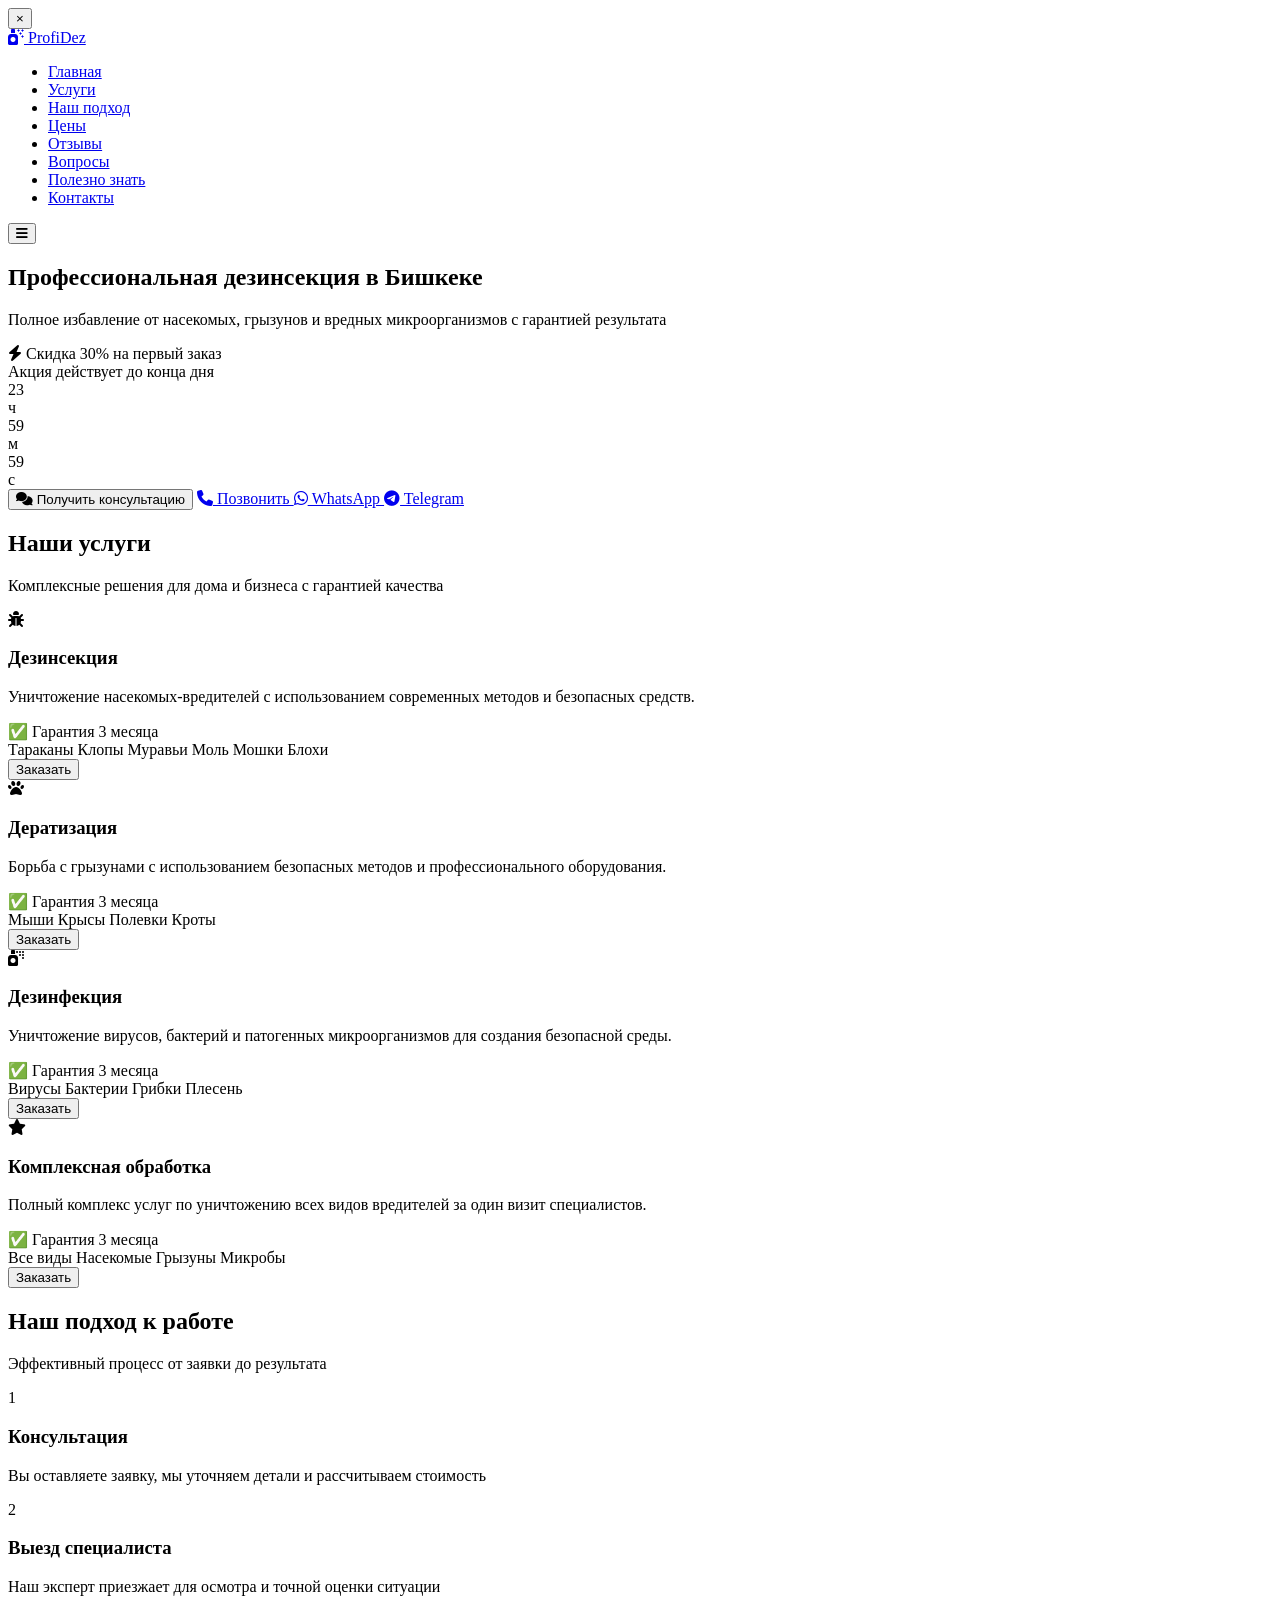
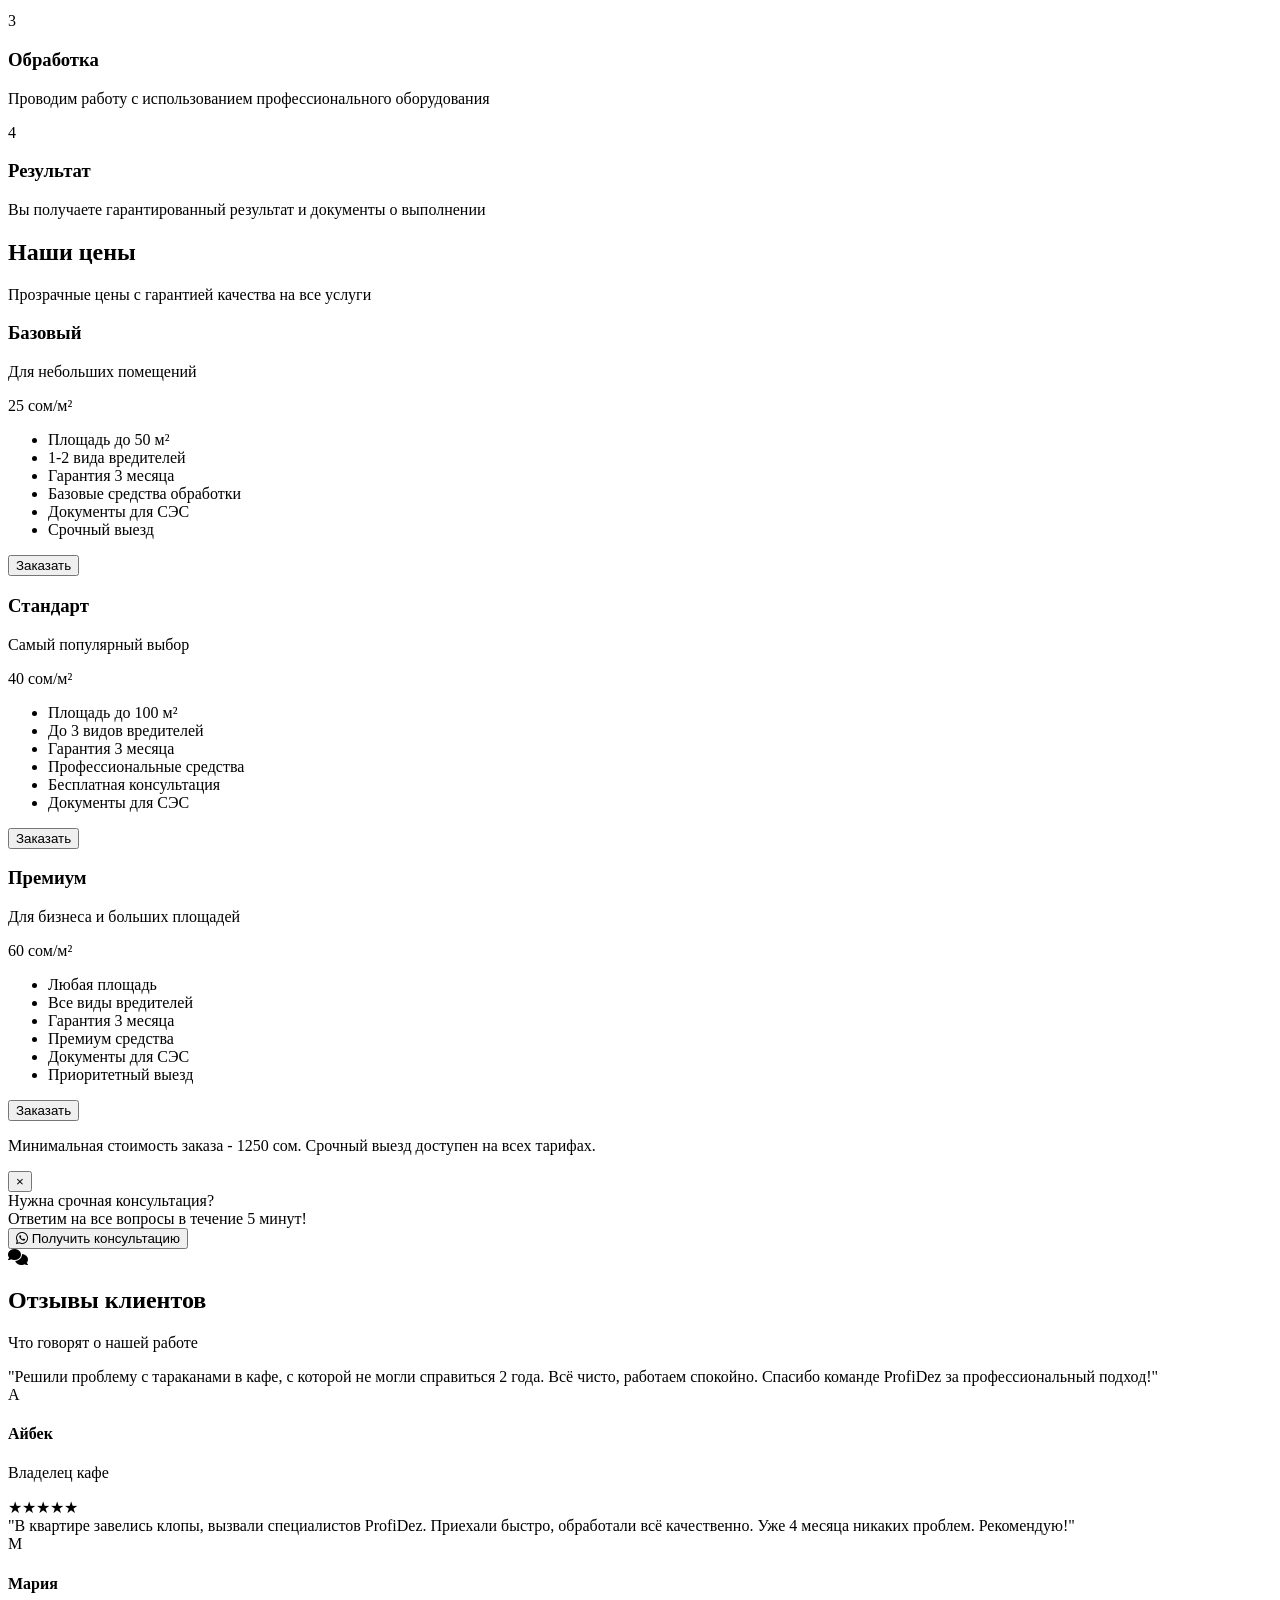
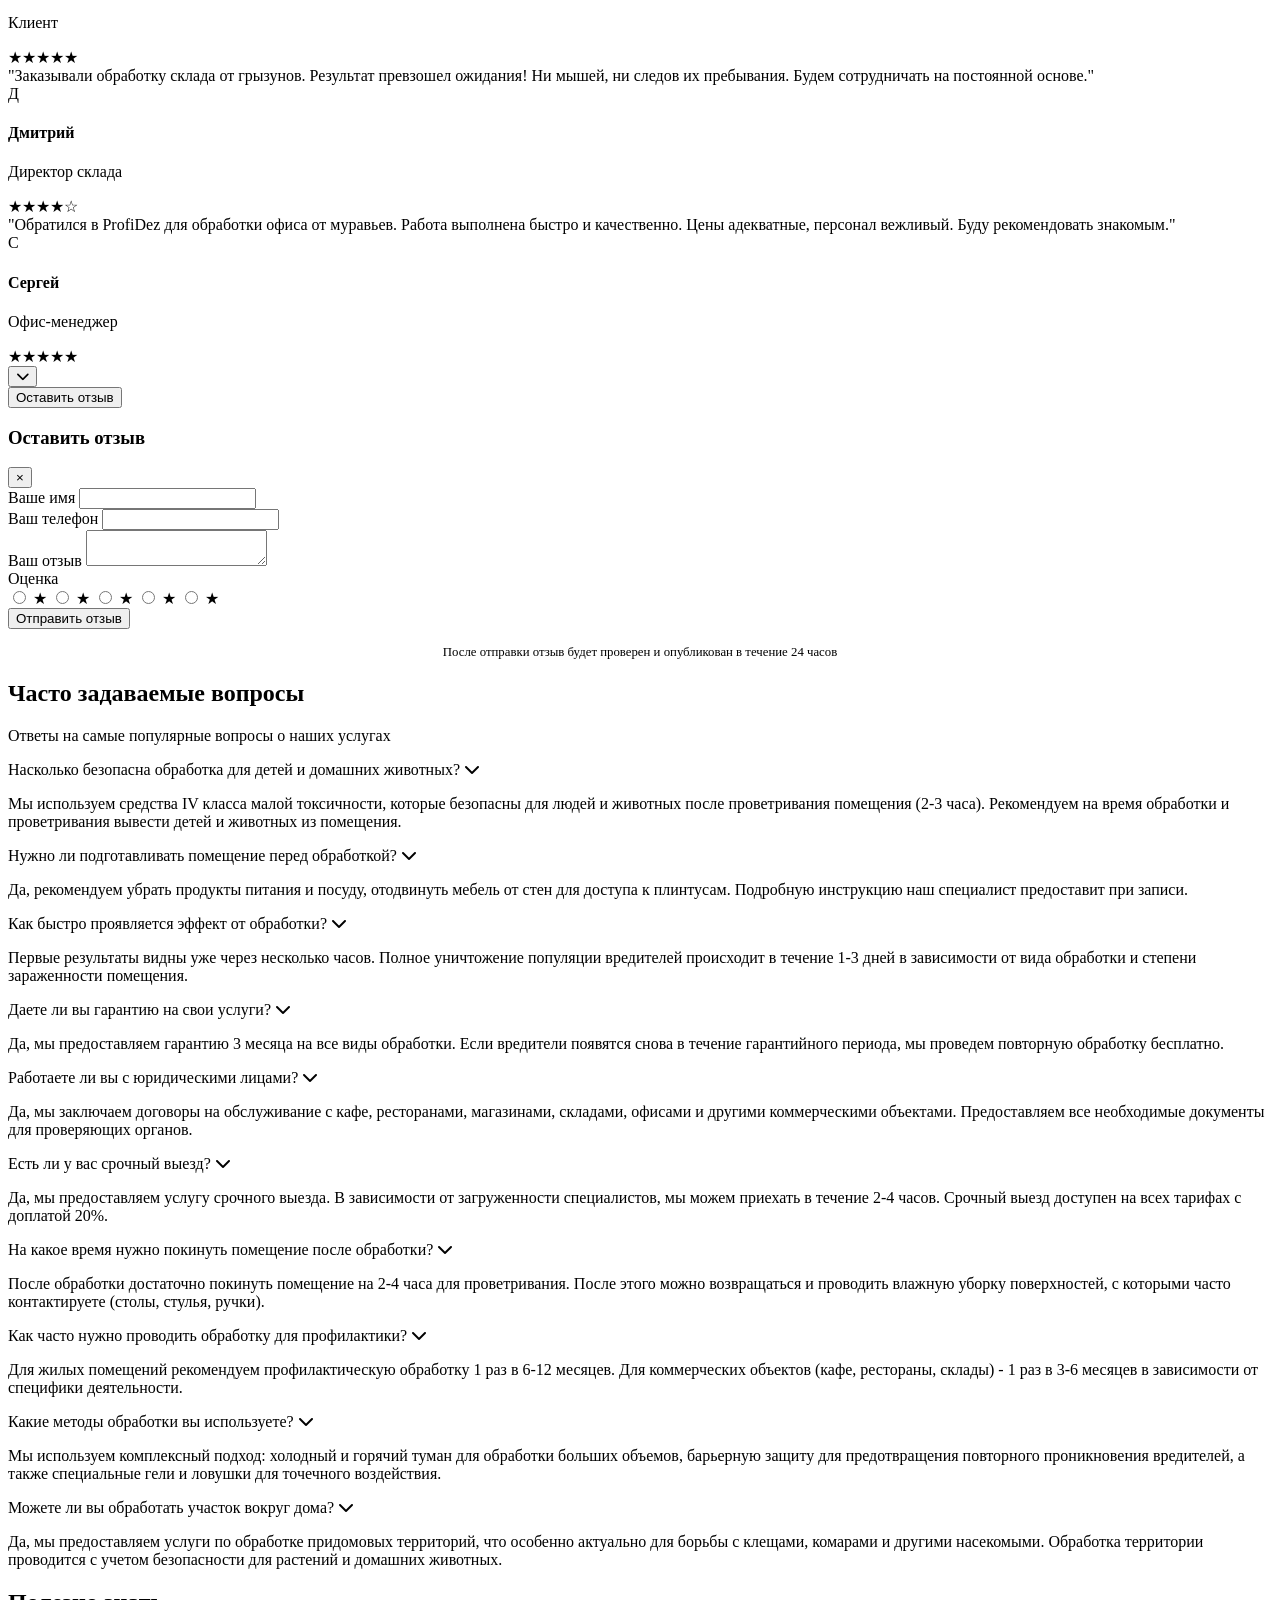
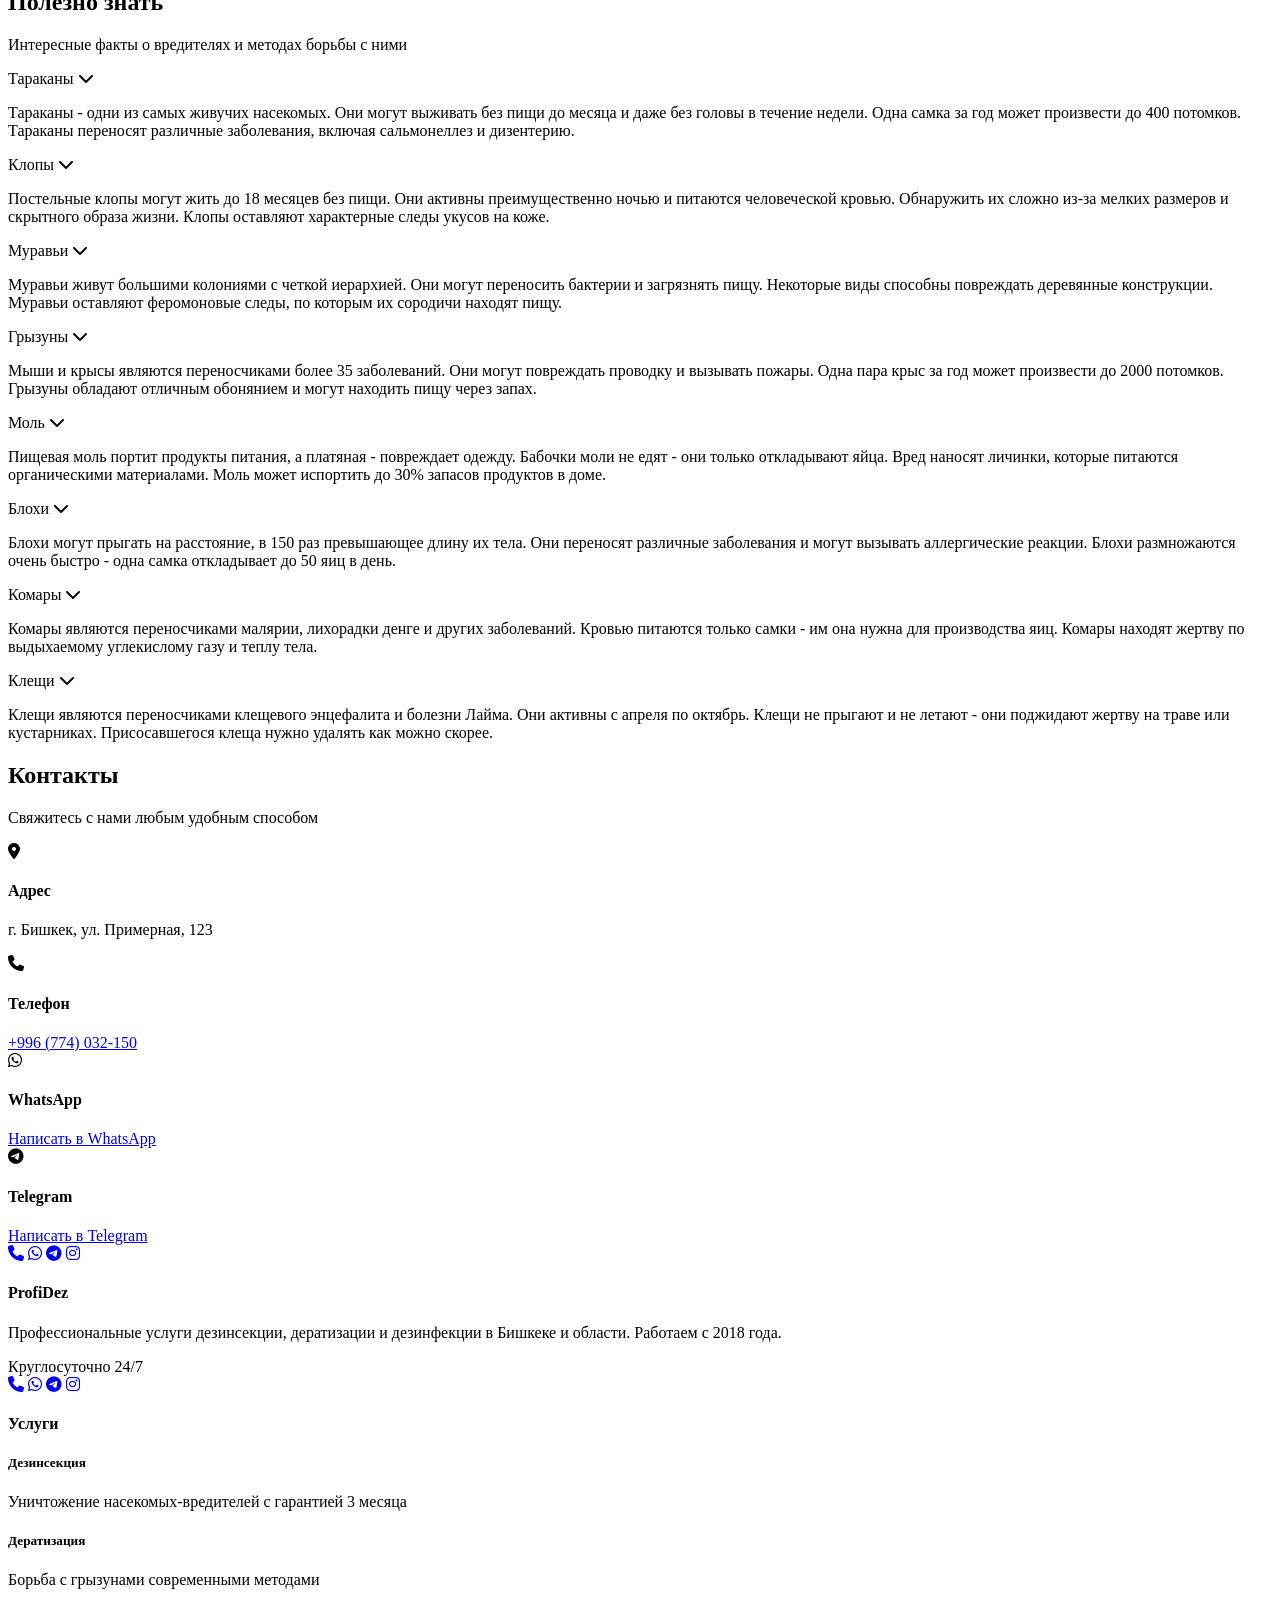
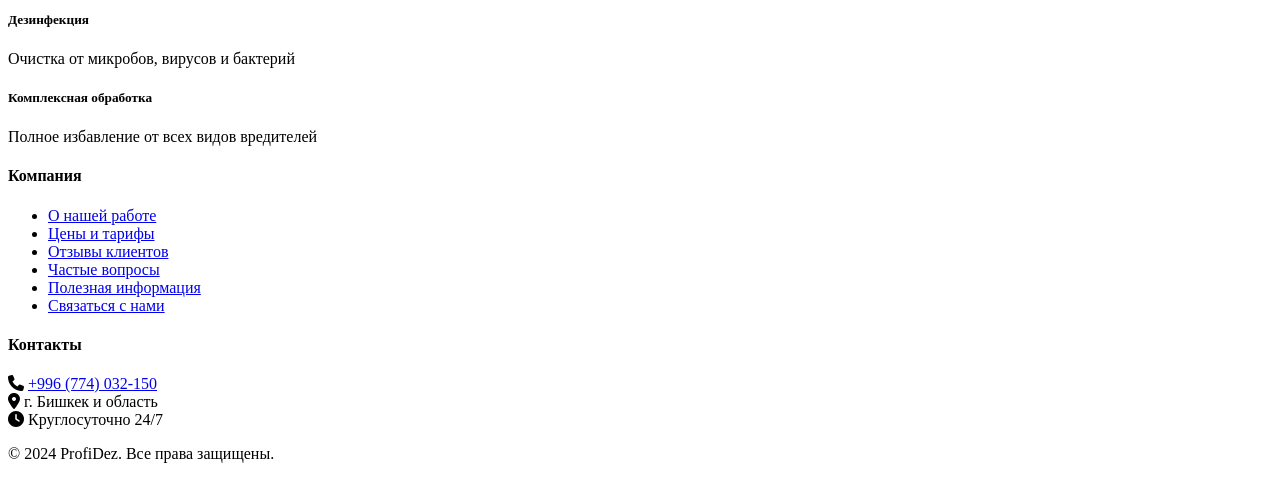
==== commit 9084a248: "Add files via upload" ====
--- a/index.html
+++ b/index.html
@@ -1,849 +1,851 @@
-<!DOCTYPE html>-<html lang="ru">-<head>-    <meta charset="UTF-8">-    <meta name="viewport" content="width=device-width, initial-scale=1.0">-    <meta name="google-site-verification" content="AMK-xsc58evQ_fxI2Sr8wywoIzZCuZGfzae1GxqNDBU" />-    <meta name="yandex-verification" content="4475672f56475b5a" />-    -    <!-- Core SEO Tags -->-    <title>ProfiDez - Профессиональная дезинсекция в Бишкеке | Уничтожение тараканов, клопов, грызунов</title>-    <meta name="description" content="✅ Профессиональная дезинсекция в Бишкеке. Уничтожение тараканов, клопов, грызунов с гарантией 3 месяца. Дезинфекция помещений. Работаем 24/7. Скидка 30% на первый заказ!">-    <meta name="keywords" content="дезинсекция Бишкек, уничтожение тараканов, дератизация, дезинфекция, обработка от клопов, профессиональная дезинсекция, уничтожение грызунов, дезинсекция цена, служба дезинсекции">-    <meta name="author" content="ProfiDez">-    -    <!-- Geo Location Meta -->-    <meta name="geo.region" content="KG-B">-    <meta name="geo.placename" content="Бишкек">-    <meta name="geo.position" content="42.874621;74.569762">-    <meta name="ICBM" content="42.874621, 74.569762">-    -    <!-- Open Graph Social Media -->-    <meta property="og:title" content="ProfiDez - Профессиональная дезинсекция в Бишкеке">-    <meta property="og:description" content="Уничтожение тараканов, клопов, грызунов с гарантией 3 месяца. Дезинфекция помещений. Работаем 24/7.">-    <meta property="og:type" content="website">-    <meta property="og:url" content="https://maytema.github.io/ProfiDez">-    <meta property="og:site_name" content="ProfiDez">-    <meta property="og:locale" content="ru_RU">-    -    <!-- Twitter Cards -->-    <meta name="twitter:card" content="summary_large_image">-    <meta name="twitter:title" content="ProfiDez - Профессиональная дезинсекция в Бишкеке">-    <meta name="twitter:description" content="Уничтожение тараканов, клопов, грызунов с гарантией 3 месяца. Дезинфекция помещений.">-    -    <!-- Canonical URL -->-    <link rel="canonical" href="https://maytema.github.io/ProfiDez">-    -    <!-- Schema.org Structured Data -->-    <script type="application/ld+json">-    {-      "@context": "https://schema.org",-      "@type": "LocalBusiness",-      "name": "ProfiDez",-      "description": "Профессиональная дезинсекция, дератизация и дезинфекция в Бишкеке",-      "url": "https://maytema.github.io/ProfiDez",-      "telephone": "+996774032150",-      "address": {-        "@type": "PostalAddress",-        "addressLocality": "Бишкек",-        "addressCountry": "KG"-      },-      "geo": {-        "@type": "GeoCoordinates",-        "latitude": "42.874621",-        "longitude": "74.569762"-      },-      "openingHours": "Mo-Su 00:00-23:59",-      "priceRange": "1250-10000 сом",-      "serviceType": "Дезинсекция, Дератизация, Дезинфекция",-      "areaServed": "Бишкек и область",-      "hasOfferCatalog": {-        "@type": "OfferCatalog",-        "name": "Услуги дезинсекции",-        "itemListElement": [-          {-            "@type": "Offer",-            "itemOffered": {-              "@type": "Service",-              "name": "Дезинсекция",-              "description": "Уничтожение насекомых-вредителей"-            },-            "price": "25",-            "priceCurrency": "KGS"-          },-          {-            "@type": "Offer",-            "itemOffered": {-              "@type": "Service",-              "name": "Дератизация",-              "description": "Борьба с грызунами"-            },-            "price": "40",-            "priceCurrency": "KGS"-          }-        ]-      }-    }-    </script>-    -    <!-- Reviews Structured Data -->-    <script type="application/ld+json">-    {-      "@context": "https://schema.org",-      "@type": "Organization",-      "name": "ProfiDez",-      "aggregateRating": {-        "@type": "AggregateRating",-        "ratingValue": "4.8",-        "reviewCount": "47",-        "bestRating": "5",-        "worstRating": "1"-      },-      "review": [-        {-          "@type": "Review",-          "author": {-            "@type": "Person",-            "name": "Айбек"-          },-          "reviewRating": {-            "@type": "Rating",-            "ratingValue": "5",-            "bestRating": "5"-          },-          "reviewBody": "Решили проблему с тараканами в кафе, с которой не могли справиться 2 года. Всё чисто, работаем спокойно."-        },-        {-          "@type": "Review",-          "author": {-            "@type": "Person",-            "name": "Мария"-          },-          "reviewRating": {-            "@type": "Rating",-            "ratingValue": "5",-            "bestRating": "5"-          },-          "reviewBody": "В квартире завелись клопы, вызвали специалистов ProfiDez. Приехали быстро, обработали всё качественно."-        }-      ]-    }-    </script>--    <!-- External Resources -->-    <link rel="stylesheet" href="https://cdnjs.cloudflare.com/ajax/libs/font-awesome/6.4.0/css/all.min.css">-    <link href="https://fonts.googleapis.com/css2?family=Inter:wght@300;400;500;600;700;800&display=swap" rel="stylesheet">-    -    <!-- CSS Styles -->-    <link rel="stylesheet" href="css/main.css">-    <link rel="stylesheet" href="css/animations.css">-</head>-<body>-    <!-- Mobile Menu Close Button -->-    <button class="close-menu" id="closeMenu">×</button>--    <!-- Mobile Overlay -->-    <div class="mobile-overlay" id="mobileOverlay"></div>--    <!-- Header Navigation -->-    <header>-        <div class="container nav-container">-            <a href="#" class="logo">-                <i class="fas fa-spray-can-sparkles"></i>-                Profi<span>Dez</span>-            </a>-            <ul class="nav-links" id="navLinks">-                <li><a href="#home">Главная</a></li>-                <li><a href="#services">Услуги</a></li>-                <li><a href="#process">Наш подход</a></li>-                <li><a href="#pricing">Цены</a></li>-                <li><a href="#testimonials">Отзывы</a></li>-                <li><a href="#faq">Вопросы</a></li>-                <li><a href="#knowledge">Полезно знать</a></li>-                <li><a href="#contact">Контакты</a></li>-            </ul>-            <button class="mobile-menu" id="mobileMenu">-                <i class="fas fa-bars" id="menuIcon"></i>-            </button>-        </div>-    </header>--    <!-- Hero Section -->-    <section class="hero" id="home">-        <div class="container">-            <div class="hero-content">-                <h1>Профессиональная дезинсекция в Бишкеке</h1>-                <p class="hero-subtitle">Полное избавление от насекомых, грызунов и вредных микроорганизмов с гарантией результата</p>-                -                <!-- Promo Banner -->-                <div class="promo-banner">-                    <div class="promo-content">-                        <div class="promo-text">-                            <div class="promo-title">-                                <i class="fas fa-bolt"></i>-                                <span>Скидка 30% на первый заказ</span>-                            </div>-                            <div class="promo-subtitle">Акция действует до конца дня</div>-                        </div>-                        <div class="timer">-                            <div class="timer-item">-                                <div class="timer-value" id="hours">23</div>-                                <div class="timer-label">ч</div>-                            </div>-                            <div class="timer-item">-                                <div class="timer-value" id="minutes">59</div>-                                <div class="timer-label">м</div>-                            </div>-                            <div class="timer-item">-                                <div class="timer-value" id="seconds">59</div>-                                <div class="timer-label">с</div>-                            </div>-                        </div>-                    </div>-                </div>-                -                <div class="btn-container">-                    <button class="btn" onclick="openWhatsApp('Здравствуйте! Хочу получить профессиональную консультацию по обработке помещения.')">-                        <i class="fas fa-comments"></i> Получить консультацию-                    </button>-                    <a href="tel:+996774032150" class="btn btn-phone">-                        <i class="fas fa-phone"></i> Позвонить-                    </a>-                    <a href="https://wa.me/996774032150?text=Здравствуйте! Интересует услуга дезинсекции." class="btn btn-whatsapp">-                        <i class="fab fa-whatsapp"></i> WhatsApp-                    </a>-                    <a href="https://t.me/TDesigner_007" class="btn btn-telegram">-                        <i class="fab fa-telegram"></i> Telegram-                    </a>-                </div>-            </div>-        </div>-    </section>--    <!-- Services Section -->-    <section id="services">-        <div class="container">-            <div class="section-title">-                <h2>Наши услуги</h2>-                <p>Комплексные решения для дома и бизнеса с гарантией качества</p>-            </div>-            <div class="services-grid">-                <div class="service-card">-                    <div class="service-icon">-                        <i class="fas fa-bug"></i>-                    </div>-                    <div class="service-content">-                        <h3>Дезинсекция</h3>-                        <p>Уничтожение насекомых-вредителей с использованием современных методов и безопасных средств.</p>-                        <div class="guarantee-badge">✅ Гарантия 3 месяца</div>-                        <div class="pests-grid">-                            <span class="pest-item">Тараканы</span>-                            <span class="pest-item">Клопы</span>-                            <span class="pest-item">Муравьи</span>-                            <span class="pest-item">Моль</span>-                            <span class="pest-item">Мошки</span>-                            <span class="pest-item">Блохи</span>-                        </div>-                        <button class="btn" onclick="openWhatsApp('Здравствуйте! Интересует услуга дезинсекции.')">Заказать</button>-                    </div>-                </div>-                <div class="service-card">-                    <div class="service-icon">-                        <i class="fas fa-paw"></i>-                    </div>-                    <div class="service-content">-                        <h3>Дератизация</h3>-                        <p>Борьба с грызунами с использованием безопасных методов и профессионального оборудования.</p>-                        <div class="guarantee-badge">✅ Гарантия 3 месяца</div>-                        <div class="pests-grid">-                            <span class="pest-item">Мыши</span>-                            <span class="pest-item">Крысы</span>-                            <span class="pest-item">Полевки</span>-                            <span class="pest-item">Кроты</span>-                        </div>-                        <button class="btn" onclick="openWhatsApp('Здравствуйте! Интересует услуга дератизации.')">Заказать</button>-                    </div>-                </div>-                <div class="service-card">-                    <div class="service-icon">-                        <i class="fas fa-spray-can"></i>-                    </div>-                    <div class="service-content">-                        <h3>Дезинфекция</h3>-                        <p>Уничтожение вирусов, бактерий и патогенных микроорганизмов для создания безопасной среды.</p>-                        <div class="guarantee-badge">✅ Гарантия 3 месяца</div>-                        <div class="pests-grid">-                            <span class="pest-item">Вирусы</span>-                            <span class="pest-item">Бактерии</span>-                            <span class="pest-item">Грибки</span>-                            <span class="pest-item">Плесень</span>-                        </div>-                        <button class="btn" onclick="openWhatsApp('Здравствуйте! Интересует услуга дезинфекции.')">Заказать</button>-                    </div>-                </div>-                <div class="service-card">-                    <div class="service-icon">-                        <i class="fas fa-star"></i>-                    </div>-                    <div class="service-content">-                        <h3>Комплексная обработка</h3>-                        <p>Полный комплекс услуг по уничтожению всех видов вредителей за один визит специалистов.</p>-                        <div class="guarantee-badge">✅ Гарантия 3 месяца</div>-                        <div class="pests-grid">-                            <span class="pest-item">Все виды</span>-                            <span class="pest-item">Насекомые</span>-                            <span class="pest-item">Грызуны</span>-                            <span class="pest-item">Микробы</span>-                        </div>-                        <button class="btn" onclick="openWhatsApp('Здравствуйте! Интересует комплексная обработка.')">Заказать</button>-                    </div>-                </div>-            </div>-        </div>-    </section>--    <!-- Process Section -->-    <section id="process" class="process">-        <div class="container">-            <div class="section-title">-                <h2>Наш подход к работе</h2>-                <p>Эффективный процесс от заявки до результата</p>-            </div>-            <div class="steps-grid">-                <div class="step">-                    <div class="step-number">1</div>-                    <h3>Консультация</h3>-                    <p>Вы оставляете заявку, мы уточняем детали и рассчитываем стоимость</p>-                </div>-                <div class="step">-                    <div class="step-number">2</div>-                    <h3>Выезд специалиста</h3>-                    <p>Наш эксперт приезжает для осмотра и точной оценки ситуации</p>-                </div>-                <div class="step">-                    <div class="step-number">3</div>-                    <h3>Обработка</h3>-                    <p>Проводим работу с использованием профессионального оборудования</p>-                </div>-                <div class="step">-                    <div class="step-number">4</div>-                    <h3>Результат</h3>-                    <p>Вы получаете гарантированный результат и документы о выполнении</p>-                </div>-            </div>-        </div>-    </section>--    <!-- Pricing Section -->-    <section id="pricing">-        <div class="container">-            <div class="section-title">-                <h2>Наши цены</h2>-                <p>Прозрачные цены с гарантией качества на все услуги</p>-            </div>-            <div class="pricing-grid">-                <div class="pricing-card">-                    <div class="pricing-header">-                        <h3>Базовый</h3>-                        <p>Для небольших помещений</p>-                    </div>-                    <div class="price">25 <span>сом/м²</span></div>-                    <ul class="pricing-features">-                        <li>Площадь до 50 м²</li>-                        <li>1-2 вида вредителей</li>-                        <li>Гарантия 3 месяца</li>-                        <li>Базовые средства обработки</li>-                        <li class="disabled">Документы для СЭС</li>-                        <li class="disabled">Срочный выезд</li>-                    </ul>-                    <button class="btn" onclick="openWhatsApp('Здравствуйте! Интересует тариф Базовый.')">Заказать</button>-                </div>-                <div class="pricing-card featured">-                    <div class="pricing-header">-                        <h3>Стандарт</h3>-                        <p>Самый популярный выбор</p>-                    </div>-                    <div class="price">40 <span>сом/м²</span></div>-                    <ul class="pricing-features">-                        <li>Площадь до 100 м²</li>-                        <li>До 3 видов вредителей</li>-                        <li>Гарантия 3 месяца</li>-                        <li>Профессиональные средства</li>-                        <li>Бесплатная консультация</li>-                        <li class="disabled">Документы для СЭС</li>-                    </ul>-                    <button class="btn" onclick="openWhatsApp('Здравствуйте! Интересует тариф Стандарт.')">Заказать</button>-                </div>-                <div class="pricing-card">-                    <div class="pricing-header">-                        <h3>Премиум</h3>-                        <p>Для бизнеса и больших площадей</p>-                    </div>-                    <div class="price">60 <span>сом/м²</span></div>-                    <ul class="pricing-features">-                        <li>Любая площадь</li>-                        <li>Все виды вредителей</li>-                        <li>Гарантия 3 месяца</li>-                        <li>Премиум средства</li>-                        <li>Документы для СЭС</li>-                        <li>Приоритетный выезд</li>-                    </ul>-                    <button class="btn" onclick="openWhatsApp('Здравствуйте! Интересует тариф Премиум.')">Заказать</button>-                </div>-            </div>-            <div class="pricing-note">-                <p>Минимальная стоимость заказа - 1250 сом. Срочный выезд доступен на всех тарифах.</p>-            </div>-        </div>-    </section>--    <!-- Floating Contact Widget -->-    <div class="floating-widget" id="floatingWidget">-        <button class="close-widget" id="closeWidget">×</button>-        <div class="widget-header">-            <div class="widget-title">Нужна срочная консультация?</div>-            <div class="widget-subtitle">Ответим на все вопросы в течение 5 минут!</div>-        </div>-        <div class="widget-content">-            <button class="widget-btn" onclick="openWhatsApp('Здравствуйте! Нужна срочная консультация.')">-                <i class="fab fa-whatsapp"></i> Получить консультацию-            </button>-        </div>-    </div>--    <!-- Minimized Widget -->-    <div class="widget-minimized" id="widgetMinimized">-        <i class="fas fa-comments"></i>-    </div>--    <!-- Testimonials Section -->-    <section id="testimonials" class="testimonials">-        <div class="container">-            <div class="section-title">-                <h2>Отзывы клиентов</h2>-                <p>Что говорят о нашей работе</p>-            </div>-            <div class="testimonial-grid">-                <div class="testimonial-card">-                    <div class="testimonial-text">-                        "Решили проблему с тараканами в кафе, с которой не могли справиться 2 года. Всё чисто, работаем спокойно. Спасибо команде ProfiDez за профессиональный подход!"-                    </div>-                    <div class="testimonial-author">-                        <div class="author-avatar">А</div>-                        <div class="author-info">-                            <h4>Айбек</h4>-                            <p>Владелец кафе</p>-                            <div class="rating">★★★★★</div>-                        </div>-                    </div>-                </div>-                <div class="testimonial-card">-                    <div class="testimonial-text">-                        "В квартире завелись клопы, вызвали специалистов ProfiDez. Приехали быстро, обработали всё качественно. Уже 4 месяца никаких проблем. Рекомендую!"-                    </div>-                    <div class="testimonial-author">-                        <div class="author-avatar">М</div>-                        <div class="author-info">-                            <h4>Мария</h4>-                            <p>Клиент</p>-                            <div class="rating">★★★★★</div>-                        </div>-                    </div>-                </div>-                <div class="testimonial-card hidden">-                    <div class="testimonial-text">-                        "Заказывали обработку склада от грызунов. Результат превзошел ожидания! Ни мышей, ни следов их пребывания. Будем сотрудничать на постоянной основе."-                    </div>-                    <div class="testimonial-author">-                        <div class="author-avatar">Д</div>-                        <div class="author-info">-                            <h4>Дмитрий</h4>-                            <p>Директор склада</p>-                            <div class="rating">★★★★☆</div>-                        </div>-                    </div>-                </div>-                <div class="testimonial-card hidden">-                    <div class="testimonial-text">-                        "Обратился в ProfiDez для обработки офиса от муравьев. Работа выполнена быстро и качественно. Цены адекватные, персонал вежливый. Буду рекомендовать знакомым."-                    </div>-                    <div class="testimonial-author">-                        <div class="author-avatar">С</div>-                        <div class="author-info">-                            <h4>Сергей</h4>-                            <p>Офис-менеджер</p>-                            <div class="rating">★★★★★</div>-                        </div>-                    </div>-                </div>-            </div>--            <div class="testimonial-controls">-                <button class="show-more-reviews" id="showMoreReviews">-                    <i class="fas fa-chevron-down"></i>-                </button>-            </div>--            <div class="review-btn-container">-                <button class="btn" onclick="openReviewForm()">Оставить отзыв</button>-            </div>--            <!-- Review Form -->-            <div class="review-form" id="reviewForm">-                <div class="form-header">-                    <h3>Оставить отзыв</h3>-                    <button class="close-form" onclick="closeReviewForm()">×</button>-                </div>-                <form id="reviewFormData">-                    <div class="form-group">-                        <label for="reviewName">Ваше имя</label>-                        <input type="text" id="reviewName" class="form-control" required>-                    </div>-                    <div class="form-group">-                        <label for="reviewPhone">Ваш телефон</label>-                        <input type="tel" id="reviewPhone" class="form-control" required>-                    </div>-                    <div class="form-group">-                        <label for="reviewText">Ваш отзыв</label>-                        <textarea id="reviewText" class="form-control" required></textarea>-                    </div>-                    <div class="form-group">-                        <label>Оценка</label>-                        <div class="star-rating">-                            <input type="radio" id="star5" name="rating" value="5">-                            <label for="star5">★</label>-                            <input type="radio" id="star4" name="rating" value="4">-                            <label for="star4">★</label>-                            <input type="radio" id="star3" name="rating" value="3">-                            <label for="star3">★</label>-                            <input type="radio" id="star2" name="rating" value="2">-                            <label for="star2">★</label>-                            <input type="radio" id="star1" name="rating" value="1">-                            <label for="star1">★</label>-                        </div>-                    </div>-                    <button type="submit" class="btn">Отправить отзыв</button>-                    <p style="text-align: center; margin-top: 1rem; color: var(--gray); font-size: 0.8rem;">После отправки отзыв будет проверен и опубликован в течение 24 часов</p>-                </form>-            </div>-        </div>-    </section>--    <!-- FAQ Section -->-    <section id="faq">-        <div class="container">-            <div class="section-title">-                <h2>Часто задаваемые вопросы</h2>-                <p>Ответы на самые популярные вопросы о наших услугах</p>-            </div>-            <div class="faq-grid">-                <div class="faq-item">-                    <div class="faq-question">-                        <span>Насколько безопасна обработка для детей и домашних животных?</span>-                        <i class="fas fa-chevron-down"></i>-                    </div>-                    <div class="faq-answer">-                        <p>Мы используем средства IV класса малой токсичности, которые безопасны для людей и животных после проветривания помещения (2-3 часа). Рекомендуем на время обработки и проветривания вывести детей и животных из помещения.</p>-                    </div>-                </div>-                <div class="faq-item">-                    <div class="faq-question">-                        <span>Нужно ли подготавливать помещение перед обработкой?</span>-                        <i class="fas fa-chevron-down"></i>-                    </div>-                    <div class="faq-answer">-                        <p>Да, рекомендуем убрать продукты питания и посуду, отодвинуть мебель от стен для доступа к плинтусам. Подробную инструкцию наш специалист предоставит при записи.</p>-                    </div>-                </div>-                <div class="faq-item">-                    <div class="faq-question">-                        <span>Как быстро проявляется эффект от обработки?</span>-                        <i class="fas fa-chevron-down"></i>-                    </div>-                    <div class="faq-answer">-                        <p>Первые результаты видны уже через несколько часов. Полное уничтожение популяции вредителей происходит в течение 1-3 дней в зависимости от вида обработки и степени зараженности помещения.</p>-                    </div>-                </div>-                <div class="faq-item">-                    <div class="faq-question">-                        <span>Даете ли вы гарантию на свои услуги?</span>-                        <i class="fas fa-chevron-down"></i>-                    </div>-                    <div class="faq-answer">-                        <p>Да, мы предоставляем гарантию 3 месяца на все виды обработки. Если вредители появятся снова в течение гарантийного периода, мы проведем повторную обработку бесплатно.</p>-                    </div>-                </div>-                <div class="faq-item">-                    <div class="faq-question">-                        <span>Работаете ли вы с юридическими лицами?</span>-                        <i class="fas fa-chevron-down"></i>-                    </div>-                    <div class="faq-answer">-                        <p>Да, мы заключаем договоры на обслуживание с кафе, ресторанами, магазинами, складами, офисами и другими коммерческими объектами. Предоставляем все необходимые документы для проверяющих органов.</p>-                    </div>-                </div>-                <div class="faq-item">-                    <div class="faq-question">-                        <span>Есть ли у вас срочный выезд?</span>-                        <i class="fas fa-chevron-down"></i>-                    </div>-                    <div class="faq-answer">-                        <p>Да, мы предоставляем услугу срочного выезда. В зависимости от загруженности специалистов, мы можем приехать в течение 2-4 часов. Срочный выезд доступен на всех тарифах с доплатой 20%.</p>-                    </div>-                </div>-                <div class="faq-item">-                    <div class="faq-question">-                        <span>На какое время нужно покинуть помещение после обработки?</span>-                        <i class="fas fa-chevron-down"></i>-                    </div>-                    <div class="faq-answer">-                        <p>После обработки достаточно покинуть помещение на 2-4 часа для проветривания. После этого можно возвращаться и проводить влажную уборку поверхностей, с которыми часто контактируете (столы, стулья, ручки).</p>-                    </div>-                </div>-                <div class="faq-item">-                    <div class="faq-question">-                        <span>Как часто нужно проводить обработку для профилактики?</span>-                        <i class="fas fa-chevron-down"></i>-                    </div>-                    <div class="faq-answer">-                        <p>Для жилых помещений рекомендуем профилактическую обработку 1 раз в 6-12 месяцев. Для коммерческих объектов (кафе, рестораны, склады) - 1 раз в 3-6 месяцев в зависимости от специфики деятельности.</p>-                    </div>-                </div>-                <div class="faq-item">-                    <div class="faq-question">-                        <span>Какие методы обработки вы используете?</span>-                        <i class="fas fa-chevron-down"></i>-                    </div>-                    <div class="faq-answer">-                        <p>Мы используем комплексный подход: холодный и горячий туман для обработки больших объемов, барьерную защиту для предотвращения повторного проникновения вредителей, а также специальные гели и ловушки для точечного воздействия.</p>-                    </div>-                </div>-                <div class="faq-item">-                    <div class="faq-question">-                        <span>Можете ли вы обработать участок вокруг дома?</span>-                        <i class="fas fa-chevron-down"></i>-                    </div>-                    <div class="faq-answer">-                        <p>Да, мы предоставляем услуги по обработке придомовых территорий, что особенно актуально для борьбы с клещами, комарами и другими насекомыми. Обработка территории проводится с учетом безопасности для растений и домашних животных.</p>-                    </div>-                </div>-            </div>-        </div>-    </section>--    <!-- Knowledge Base Section -->-    <section id="knowledge" class="knowledge">-        <div class="container">-            <div class="section-title">-                <h2>Полезно знать</h2>-                <p>Интересные факты о вредителях и методах борьбы с ними</p>-            </div>-            <div class="knowledge-grid">-                <div class="knowledge-item">-                    <div class="knowledge-question">-                        <span>Тараканы</span>-                        <i class="fas fa-chevron-down"></i>-                    </div>-                    <div class="knowledge-answer">-                        <p>Тараканы - одни из самых живучих насекомых. Они могут выживать без пищи до месяца и даже без головы в течение недели. Одна самка за год может произвести до 400 потомков. Тараканы переносят различные заболевания, включая сальмонеллез и дизентерию.</p>-                    </div>-                </div>-                <div class="knowledge-item">-                    <div class="knowledge-question">-                        <span>Клопы</span>-                        <i class="fas fa-chevron-down"></i>-                    </div>-                    <div class="knowledge-answer">-                        <p>Постельные клопы могут жить до 18 месяцев без пищи. Они активны преимущественно ночью и питаются человеческой кровью. Обнаружить их сложно из-за мелких размеров и скрытного образа жизни. Клопы оставляют характерные следы укусов на коже.</p>-                    </div>-                </div>-                <div class="knowledge-item">-                    <div class="knowledge-question">-                        <span>Муравьи</span>-                        <i class="fas fa-chevron-down"></i>-                    </div>-                    <div class="knowledge-answer">-                        <p>Муравьи живут большими колониями с четкой иерархией. Они могут переносить бактерии и загрязнять пищу. Некоторые виды способны повреждать деревянные конструкции. Муравьи оставляют феромоновые следы, по которым их сородичи находят пищу.</p>-                    </div>-                </div>-                <div class="knowledge-item">-                    <div class="knowledge-question">-                        <span>Грызуны</span>-                        <i class="fas fa-chevron-down"></i>-                    </div>-                    <div class="knowledge-answer">-                        <p>Мыши и крысы являются переносчиками более 35 заболеваний. Они могут повреждать проводку и вызывать пожары. Одна пара крыс за год может произвести до 2000 потомков. Грызуны обладают отличным обонянием и могут находить пищу через запах.</p>-                    </div>-                </div>-                <div class="knowledge-item">-                    <div class="knowledge-question">-                        <span>Моль</span>-                        <i class="fas fa-chevron-down"></i>-                    </div>-                    <div class="knowledge-answer">-                        <p>Пищевая моль портит продукты питания, а платяная - повреждает одежду. Бабочки моли не едят - они только откладывают яйца. Вред наносят личинки, которые питаются органическими материалани. Моль может испортить до 30% запасов продуктов в доме.</p>-                    </div>-                </div>-                <div class="knowledge-item">-                    <div class="knowledge-question">-                        <span>Блохи</span>-                        <i class="fas fa-chevron-down"></i>-                    </div>-                    <div class="knowledge-answer">-                        <p>Блохи могут прыгать на расстояние, в 150 раз превышающее длину их тела. Они переносят различные заболевания и могут вызывать аллергические реакции. Блохи размножаются очень быстро - одна самка откладывает до 50 яиц в день.</p>-                    </div>-                </div>-                <div class="knowledge-item">-                    <div class="knowledge-question">-                        <span>Комары</span>-                        <i class="fas fa-chevron-down"></i>-                    </div>-                    <div class="knowledge-answer">-                        <p>Комары являются переносчиками малярии, лихорадки денге и других заболеваний. Кровью питаются только самки - им она нужна для производства яиц. Комары находят жертву по выдыхаемому углекислому газу и теплу тела.</p>-                    </div>-                </div>-                <div class="knowledge-item">-                    <div class="knowledge-question">-                        <span>Клещи</span>-                        <i class="fas fa-chevron-down"></i>-                    </div>-                    <div class="knowledge-answer">-                        <p>Клещи являются переносчиками клещевого энцефалита и болезни Лайма. Они активны с апреля по октябрь. Клещи не прыгают и не летают - они поджидают жертву на траве или кустарниках. Присосавшегося клеща нужно удалять как можно скорее.</p>-                    </div>-                </div>-            </div>-        </div>-    </section>--    <!-- Contact Section -->-    <section id="contact">-        <div class="container">-            <div class="section-title">-                <h2>Контакты</h2>-                <p>Свяжитесь с нами любым удобным способом</p>-            </div>-            <div class="contact-grid">-                <div class="contact-info">-                    <div class="contact-items">-                        <div class="contact-item" onclick="window.location.href='https://maps.google.com/?q=г. Бишкек, ул. Примерная, 123'">-                            <div class="contact-icon location">-                                <i class="fas fa-map-marker-alt"></i>-                            </div>-                            <div class="contact-details">-                                <h4>Адрес</h4>-                                <p>г. Бишкек, ул. Примерная, 123</p>-                            </div>-                        </div>-                        <div class="contact-item" onclick="window.location.href='tel:+996774032150'">-                            <div class="contact-icon phone">-                                <i class="fas fa-phone"></i>-                            </div>-                            <div class="contact-details">-                                <h4>Телефон</h4>-                                <a href="tel:+996774032150">+996 (774) 032-150</a>-                            </div>-                        </div>-                        <div class="contact-item" onclick="window.location.href='https://wa.me/996774032150?text=Здравствуйте! Интересует услуга дезинсекции.'">-                            <div class="contact-icon whatsapp">-                                <i class="fab fa-whatsapp"></i>-                            </div>-                            <div class="contact-details">-                                <h4>WhatsApp</h4>-                                <a href="https://wa.me/996774032150">Написать в WhatsApp</a>-                            </div>-                        </div>-                        <div class="contact-item" onclick="window.location.href='https://t.me/TDesigner_007'">-                            <div class="contact-icon telegram">-                                <i class="fab fa-telegram"></i>-                            </div>-                            <div class="contact-details">-                                <h4>Telegram</h4>-                                <a href="https://t.me/TDesigner_007">Написать в Telegram</a>-                            </div>-                        </div>-                    </div>-                    <div class="social-links">-                        <a href="tel:+996774032150"><i class="fas fa-phone"></i></a>-                        <a href="https://wa.me/996774032150"><i class="fab fa-whatsapp"></i></a>-                        <a href="https://t.me/TDesigner_007"><i class="fab fa-telegram"></i></a>-                        <a href="#" onclick="showInstagramMessage()"><i class="fab fa-instagram"></i></a>-                    </div>-                </div>-            </div>-        </div>-    </section>--    <!-- Footer -->-    <footer>-        <div class="container">-            <div class="footer-grid">-                <div class="footer-col">-                    <h4>ProfiDez</h4>-                    <p>Профессиональные услуги дезинсекции, дератизации и дезинфекции в Бишкеке и области. Работаем с 2018 года.</p>-                    <div class="working-hours">Круглосуточно 24/7</div>-                    <div class="social-links">-                        <a href="tel:+996774032150"><i class="fas fa-phone"></i></a>-                        <a href="https://wa.me/996774032150"><i class="fab fa-whatsapp"></i></a>-                        <a href="https://t.me/TDesigner_007"><i class="fab fa-telegram"></i></a>-                        <a href="#" onclick="showInstagramMessage()"><i class="fab fa-instagram"></i></a>-                    </div>-                </div>-                <div class="footer-col">-                    <h4>Услуги</h4>-                    <div class="footer-service">-                        <h5>Дезинсекция</h5>-                        <p>Уничтожение насекомых-вредителей с гарантией 3 месяца</p>-                    </div>-                    <div class="footer-service">-                        <h5>Дератизация</h5>-                        <p>Борьба с грызунами современными методами</p>-                    </div>-                    <div class="footer-service">-                        <h5>Дезинфекция</h5>-                        <p>Очистка от микробов, вирусов и бактерий</p>-                    </div>-                    <div class="footer-service">-                        <h5>Комплексная обработка</h5>-                        <p>Полное избавление от всех видов вредителей</p>-                    </div>-                </div>-                <div class="footer-col">-                    <h4>Компания</h4>-                    <ul class="footer-links">-                        <li><a href="#process">О нашей работе</a></li>-                        <li><a href="#pricing">Цены и тарифы</a></li>-                        <li><a href="#testimonials">Отзывы клиентов</a></li>-                        <li><a href="#faq">Частые вопросы</a></li>-                        <li><a href="#knowledge">Полезная информация</a></li>-                        <li><a href="#contact">Связаться с нами</a></li>-                    </ul>-                </div>-                <div class="footer-col">-                    <h4>Контакты</h4>-                    <div class="footer-contact">-                        <div class="contact-line">-                            <i class="fas fa-phone"></i>-                            <a href="tel:+996774032150">+996 (774) 032-150</a>-                        </div>-                        <div class="contact-line">-                            <i class="fas fa-map-marker-alt"></i>-                            <span>г. Бишкек и область</span>-                        </div>-                        <div class="contact-line">-                            <i class="fas fa-clock"></i>-                            <span>Круглосуточно 24/7</span>-                        </div>-                    </div>-                </div>-            </div>-            <div class="footer-bottom">-                <p>&copy; 2024 ProfiDez. Все права защищены.</p>-            </div>-        </div>-    </footer>--    <!-- JavaScript -->-    <script src="js/core.js"></script>-    <script src="js/components.js"></script>-</body>+<!DOCTYPE html>
+<html lang="ru">
+<head>
+    <meta charset="UTF-8">
+    <meta name="viewport" content="width=device-width, initial-scale=1.0">
+    <meta name="google-site-verification" content="AMK-xsc58evQ_fxI2Sr8wywoIzZCuZGfzae1GxqNDBU" />
+    <meta name="yandex-verification" content="4475672f56475b5a" />
+    
+    <!-- Core SEO Tags -->
+    <title>ProfiDez - Профессиональная дезинсекция в Бишкеке | Уничтожение тараканов, клопов, грызунов</title>
+    <meta name="description" content="✅ Профессиональная дезинсекция в Бишкеке. Уничтожение тараканов, клопов, грызунов с гарантией 3 месяца. Дезинфекция помещений. Работаем 24/7. Скидка 30% на первый заказ!">
+    <meta name="keywords" content="дезинсекция Бишкек, уничтожение тараканов, дератизация, дезинфекция, обработка от клопов, профессиональная дезинсекция, уничтожение грызунов, дезинсекция цена, служба дезинсекции">
+    <meta name="author" content="ProfiDez">
+    
+    <!-- Geo Location Meta -->
+    <meta name="geo.region" content="KG-B">
+    <meta name="geo.placename" content="Бишкек">
+    <meta name="geo.position" content="42.874621;74.569762">
+    <meta name="ICBM" content="42.874621, 74.569762">
+    
+    <!-- Open Graph Social Media -->
+    <meta property="og:title" content="ProfiDez - Профессиональная дезинсекция в Бишкеке">
+    <meta property="og:description" content="Уничтожение тараканов, клопов, грызунов с гарантией 3 месяца. Дезинфекция помещений. Работаем 24/7.">
+    <meta property="og:type" content="website">
+    <meta property="og:url" content="https://maytema.github.io/ProfiDez">
+    <meta property="og:site_name" content="ProfiDez">
+    <meta property="og:locale" content="ru_RU">
+    
+    <!-- Twitter Cards -->
+    <meta name="twitter:card" content="summary_large_image">
+    <meta name="twitter:title" content="ProfiDez - Профессиональная дезинсекция в Бишкеке">
+    <meta name="twitter:description" content="Уничтожение тараканов, клопов, грызунов с гарантией 3 месяца. Дезинфекция помещений.">
+    
+    <!-- Canonical URL -->
+    <link rel="canonical" href="https://maytema.github.io/ProfiDez">
+    
+    <!-- Schema.org Structured Data -->
+    <script type="application/ld+json">
+    {
+      "@context": "https://schema.org",
+      "@type": "LocalBusiness",
+      "name": "ProfiDez",
+      "description": "Профессиональная дезинсекция, дератизация и дезинфекция в Бишкеке",
+      "url": "https://maytema.github.io/ProfiDez",
+      "telephone": "+996774032150",
+      "address": {
+        "@type": "PostalAddress",
+        "addressLocality": "Бишкек",
+        "addressCountry": "KG"
+      },
+      "geo": {
+        "@type": "GeoCoordinates",
+        "latitude": "42.874621",
+        "longitude": "74.569762"
+      },
+      "openingHours": "Mo-Su 00:00-23:59",
+      "priceRange": "1250-10000 сом",
+      "serviceType": "Дезинсекция, Дератизация, Дезинфекция",
+      "areaServed": "Бишкек и область",
+      "hasOfferCatalog": {
+        "@type": "OfferCatalog",
+        "name": "Услуги дезинсекции",
+        "itemListElement": [
+          {
+            "@type": "Offer",
+            "itemOffered": {
+              "@type": "Service",
+              "name": "Дезинсекция",
+              "description": "Уничтожение насекомых-вредителей"
+            },
+            "price": "25",
+            "priceCurrency": "KGS"
+          },
+          {
+            "@type": "Offer",
+            "itemOffered": {
+              "@type": "Service",
+              "name": "Дератизация",
+              "description": "Борьба с грызунами"
+            },
+            "price": "40",
+            "priceCurrency": "KGS"
+          }
+        ]
+      }
+    }
+    </script>
+    
+    <!-- Reviews Structured Data -->
+    <script type="application/ld+json">
+    {
+      "@context": "https://schema.org",
+      "@type": "Organization",
+      "name": "ProfiDez",
+      "aggregateRating": {
+        "@type": "AggregateRating",
+        "ratingValue": "4.8",
+        "reviewCount": "47",
+        "bestRating": "5",
+        "worstRating": "1"
+      },
+      "review": [
+        {
+          "@type": "Review",
+          "author": {
+            "@type": "Person",
+            "name": "Айбек"
+          },
+          "reviewRating": {
+            "@type": "Rating",
+            "ratingValue": "5",
+            "bestRating": "5"
+          },
+          "reviewBody": "Решили проблему с тараканами в кафе, с которой не могли справиться 2 года. Всё чисто, работаем спокойно."
+        },
+        {
+          "@type": "Review",
+          "author": {
+            "@type": "Person",
+            "name": "Мария"
+          },
+          "reviewRating": {
+            "@type": "Rating",
+            "ratingValue": "5",
+            "bestRating": "5"
+          },
+          "reviewBody": "В квартире завелись клопы, вызвали специалистов ProfiDez. Приехали быстро, обработали всё качественно."
+        }
+      ]
+    }
+    </script>
+
+    <!-- External Resources -->
+    <link rel="stylesheet" href="https://cdnjs.cloudflare.com/ajax/libs/font-awesome/6.4.0/css/all.min.css">
+    <link href="https://fonts.googleapis.com/css2?family=Inter:wght@300;400;500;600;700;800&display=swap" rel="stylesheet">
+    
+    <!-- Our CSS -->
+    <link rel="stylesheet" href="css/foundation.css">
+    <link rel="stylesheet" href="css/components.css">
+    <link rel="stylesheet" href="css/responsive.css">
+</head>
+<body>
+    <!-- Mobile Menu Close Button -->
+    <button class="close-menu" id="closeMenu">×</button>
+
+    <!-- Mobile Overlay -->
+    <div class="mobile-overlay" id="mobileOverlay"></div>
+
+    <!-- Header Navigation -->
+    <header>
+        <div class="container nav-container">
+            <a href="#" class="logo">
+                <i class="fas fa-spray-can-sparkles"></i>
+                Profi<span>Dez</span>
+            </a>
+            <ul class="nav-links" id="navLinks">
+                <li><a href="#home">Главная</a></li>
+                <li><a href="#services">Услуги</a></li>
+                <li><a href="#process">Наш подход</a></li>
+                <li><a href="#pricing">Цены</a></li>
+                <li><a href="#testimonials">Отзывы</a></li>
+                <li><a href="#faq">Вопросы</a></li>
+                <li><a href="#knowledge">Полезно знать</a></li>
+                <li><a href="#contact">Контакты</a></li>
+            </ul>
+            <button class="mobile-menu" id="mobileMenu">
+                <i class="fas fa-bars" id="menuIcon"></i>
+            </button>
+        </div>
+    </header>
+
+    <!-- Hero Section -->
+    <section class="hero" id="home">
+        <div class="container">
+            <div class="hero-content">
+                <h1>Профессиональная дезинсекция в Бишкеке</h1>
+                <p class="hero-subtitle">Полное избавление от насекомых, грызунов и вредных микроорганизмов с гарантией результата</p>
+                
+                <!-- Promo Banner -->
+                <div class="promo-banner">
+                    <div class="promo-content">
+                        <div class="promo-text">
+                            <div class="promo-title">
+                                <i class="fas fa-bolt"></i>
+                                <span>Скидка 30% на первый заказ</span>
+                            </div>
+                            <div class="promo-subtitle">Акция действует до конца дня</div>
+                        </div>
+                        <div class="timer">
+                            <div class="timer-item">
+                                <div class="timer-value" id="hours">23</div>
+                                <div class="timer-label">ч</div>
+                            </div>
+                            <div class="timer-item">
+                                <div class="timer-value" id="minutes">59</div>
+                                <div class="timer-label">м</div>
+                            </div>
+                            <div class="timer-item">
+                                <div class="timer-value" id="seconds">59</div>
+                                <div class="timer-label">с</div>
+                            </div>
+                        </div>
+                    </div>
+                </div>
+                
+                <div class="btn-container">
+                    <button class="btn" onclick="openWhatsApp('Здравствуйте! Хочу получить профессиональную консультацию по обработке помещения.')">
+                        <i class="fas fa-comments"></i> Получить консультацию
+                    </button>
+                    <a href="tel:+996774032150" class="btn btn-phone">
+                        <i class="fas fa-phone"></i> Позвонить
+                    </a>
+                    <a href="https://wa.me/996774032150?text=Здравствуйте! Интересует услуга дезинсекции." class="btn btn-whatsapp">
+                        <i class="fab fa-whatsapp"></i> WhatsApp
+                    </a>
+                    <a href="https://t.me/TDesigner_007" class="btn btn-telegram">
+                        <i class="fab fa-telegram"></i> Telegram
+                    </a>
+                </div>
+            </div>
+        </div>
+    </section>
+
+    <!-- Services Section -->
+    <section id="services">
+        <div class="container">
+            <div class="section-title">
+                <h2>Наши услуги</h2>
+                <p>Комплексные решения для дома и бизнеса с гарантией качества</p>
+            </div>
+            <div class="services-grid">
+                <div class="service-card">
+                    <div class="service-icon">
+                        <i class="fas fa-bug"></i>
+                    </div>
+                    <div class="service-content">
+                        <h3>Дезинсекция</h3>
+                        <p>Уничтожение насекомых-вредителей с использованием современных методов и безопасных средств.</p>
+                        <div class="guarantee-badge">✅ Гарантия 3 месяца</div>
+                        <div class="pests-grid">
+                            <span class="pest-item">Тараканы</span>
+                            <span class="pest-item">Клопы</span>
+                            <span class="pest-item">Муравьи</span>
+                            <span class="pest-item">Моль</span>
+                            <span class="pest-item">Мошки</span>
+                            <span class="pest-item">Блохи</span>
+                        </div>
+                        <button class="btn" onclick="openWhatsApp('Здравствуйте! Интересует услуга дезинсекции.')">Заказать</button>
+                    </div>
+                </div>
+                <div class="service-card">
+                    <div class="service-icon">
+                        <i class="fas fa-paw"></i>
+                    </div>
+                    <div class="service-content">
+                        <h3>Дератизация</h3>
+                        <p>Борьба с грызунами с использованием безопасных методов и профессионального оборудования.</p>
+                        <div class="guarantee-badge">✅ Гарантия 3 месяца</div>
+                        <div class="pests-grid">
+                            <span class="pest-item">Мыши</span>
+                            <span class="pest-item">Крысы</span>
+                            <span class="pest-item">Полевки</span>
+                            <span class="pest-item">Кроты</span>
+                        </div>
+                        <button class="btn" onclick="openWhatsApp('Здравствуйте! Интересует услуга дератизации.')">Заказать</button>
+                    </div>
+                </div>
+                <div class="service-card">
+                    <div class="service-icon">
+                        <i class="fas fa-spray-can"></i>
+                    </div>
+                    <div class="service-content">
+                        <h3>Дезинфекция</h3>
+                        <p>Уничтожение вирусов, бактерий и патогенных микроорганизмов для создания безопасной среды.</p>
+                        <div class="guarantee-badge">✅ Гарантия 3 месяца</div>
+                        <div class="pests-grid">
+                            <span class="pest-item">Вирусы</span>
+                            <span class="pest-item">Бактерии</span>
+                            <span class="pest-item">Грибки</span>
+                            <span class="pest-item">Плесень</span>
+                        </div>
+                        <button class="btn" onclick="openWhatsApp('Здравствуйте! Интересует услуга дезинфекции.')">Заказать</button>
+                    </div>
+                </div>
+                <div class="service-card">
+                    <div class="service-icon">
+                        <i class="fas fa-star"></i>
+                    </div>
+                    <div class="service-content">
+                        <h3>Комплексная обработка</h3>
+                        <p>Полный комплекс услуг по уничтожению всех видов вредителей за один визит специалистов.</p>
+                        <div class="guarantee-badge">✅ Гарантия 3 месяца</div>
+                        <div class="pests-grid">
+                            <span class="pest-item">Все виды</span>
+                            <span class="pest-item">Насекомые</span>
+                            <span class="pest-item">Грызуны</span>
+                            <span class="pest-item">Микробы</span>
+                        </div>
+                        <button class="btn" onclick="openWhatsApp('Здравствуйте! Интересует комплексная обработка.')">Заказать</button>
+                    </div>
+                </div>
+            </div>
+        </div>
+    </section>
+
+    <!-- Process Section -->
+    <section id="process" class="process">
+        <div class="container">
+            <div class="section-title">
+                <h2>Наш подход к работе</h2>
+                <p>Эффективный процесс от заявки до результата</p>
+            </div>
+            <div class="steps-grid">
+                <div class="step">
+                    <div class="step-number">1</div>
+                    <h3>Консультация</h3>
+                    <p>Вы оставляете заявку, мы уточняем детали и рассчитываем стоимость</p>
+                </div>
+                <div class="step">
+                    <div class="step-number">2</div>
+                    <h3>Выезд специалиста</h3>
+                    <p>Наш эксперт приезжает для осмотра и точной оценки ситуации</p>
+                </div>
+                <div class="step">
+                    <div class="step-number">3</div>
+                    <h3>Обработка</h3>
+                    <p>Проводим работу с использованием профессионального оборудования</p>
+                </div>
+                <div class="step">
+                    <div class="step-number">4</div>
+                    <h3>Результат</h3>
+                    <p>Вы получаете гарантированный результат и документы о выполнении</p>
+                </div>
+            </div>
+        </div>
+    </section>
+
+    <!-- Pricing Section -->
+    <section id="pricing">
+        <div class="container">
+            <div class="section-title">
+                <h2>Наши цены</h2>
+                <p>Прозрачные цены с гарантией качества на все услуги</p>
+            </div>
+            <div class="pricing-grid">
+                <div class="pricing-card">
+                    <div class="pricing-header">
+                        <h3>Базовый</h3>
+                        <p>Для небольших помещений</p>
+                    </div>
+                    <div class="price">25 <span>сом/м²</span></div>
+                    <ul class="pricing-features">
+                        <li>Площадь до 50 м²</li>
+                        <li>1-2 вида вредителей</li>
+                        <li>Гарантия 3 месяца</li>
+                        <li>Базовые средства обработки</li>
+                        <li class="disabled">Документы для СЭС</li>
+                        <li class="disabled">Срочный выезд</li>
+                    </ul>
+                    <button class="btn" onclick="openWhatsApp('Здравствуйте! Интересует тариф Базовый.')">Заказать</button>
+                </div>
+                <div class="pricing-card featured">
+                    <div class="pricing-header">
+                        <h3>Стандарт</h3>
+                        <p>Самый популярный выбор</p>
+                    </div>
+                    <div class="price">40 <span>сом/м²</span></div>
+                    <ul class="pricing-features">
+                        <li>Площадь до 100 м²</li>
+                        <li>До 3 видов вредителей</li>
+                        <li>Гарантия 3 месяца</li>
+                        <li>Профессиональные средства</li>
+                        <li>Бесплатная консультация</li>
+                        <li class="disabled">Документы для СЭС</li>
+                    </ul>
+                    <button class="btn" onclick="openWhatsApp('Здравствуйте! Интересует тариф Стандарт.')">Заказать</button>
+                </div>
+                <div class="pricing-card">
+                    <div class="pricing-header">
+                        <h3>Премиум</h3>
+                        <p>Для бизнеса и больших площадей</p>
+                    </div>
+                    <div class="price">60 <span>сом/м²</span></div>
+                    <ul class="pricing-features">
+                        <li>Любая площадь</li>
+                        <li>Все виды вредителей</li>
+                        <li>Гарантия 3 месяца</li>
+                        <li>Премиум средства</li>
+                        <li>Документы для СЭС</li>
+                        <li>Приоритетный выезд</li>
+                    </ul>
+                    <button class="btn" onclick="openWhatsApp('Здравствуйте! Интересует тариф Премиум.')">Заказать</button>
+                </div>
+            </div>
+            <div class="pricing-note">
+                <p>Минимальная стоимость заказа - 1250 сом. Срочный выезд доступен на всех тарифах.</p>
+            </div>
+        </div>
+    </section>
+
+    <!-- Floating Contact Widget -->
+    <div class="floating-widget" id="floatingWidget">
+        <button class="close-widget" id="closeWidget">×</button>
+        <div class="widget-header">
+            <div class="widget-title">Нужна срочная консультация?</div>
+            <div class="widget-subtitle">Ответим на все вопросы в течение 5 минут!</div>
+        </div>
+        <div class="widget-content">
+            <button class="widget-btn" onclick="openWhatsApp('Здравствуйте! Нужна срочная консультация.')">
+                <i class="fab fa-whatsapp"></i> Получить консультацию
+            </button>
+        </div>
+    </div>
+
+    <!-- Minimized Widget -->
+    <div class="widget-minimized" id="widgetMinimized">
+        <i class="fas fa-comments"></i>
+    </div>
+
+    <!-- Testimonials Section -->
+    <section id="testimonials" class="testimonials">
+        <div class="container">
+            <div class="section-title">
+                <h2>Отзывы клиентов</h2>
+                <p>Что говорят о нашей работе</p>
+            </div>
+            <div class="testimonial-grid">
+                <div class="testimonial-card">
+                    <div class="testimonial-text">
+                        "Решили проблему с тараканами в кафе, с которой не могли справиться 2 года. Всё чисто, работаем спокойно. Спасибо команде ProfiDez за профессиональный подход!"
+                    </div>
+                    <div class="testimonial-author">
+                        <div class="author-avatar">А</div>
+                        <div class="author-info">
+                            <h4>Айбек</h4>
+                            <p>Владелец кафе</p>
+                            <div class="rating">★★★★★</div>
+                        </div>
+                    </div>
+                </div>
+                <div class="testimonial-card">
+                    <div class="testimonial-text">
+                        "В квартире завелись клопы, вызвали специалистов ProfiDez. Приехали быстро, обработали всё качественно. Уже 4 месяца никаких проблем. Рекомендую!"
+                    </div>
+                    <div class="testimonial-author">
+                        <div class="author-avatar">М</div>
+                        <div class="author-info">
+                            <h4>Мария</h4>
+                            <p>Клиент</p>
+                            <div class="rating">★★★★★</div>
+                        </div>
+                    </div>
+                </div>
+                <div class="testimonial-card hidden">
+                    <div class="testimonial-text">
+                        "Заказывали обработку склада от грызунов. Результат превзошел ожидания! Ни мышей, ни следов их пребывания. Будем сотрудничать на постоянной основе."
+                    </div>
+                    <div class="testimonial-author">
+                        <div class="author-avatar">Д</div>
+                        <div class="author-info">
+                            <h4>Дмитрий</h4>
+                            <p>Директор склада</p>
+                            <div class="rating">★★★★☆</div>
+                        </div>
+                    </div>
+                </div>
+                <div class="testimonial-card hidden">
+                    <div class="testimonial-text">
+                        "Обратился в ProfiDez для обработки офиса от муравьев. Работа выполнена быстро и качественно. Цены адекватные, персонал вежливый. Буду рекомендовать знакомым."
+                    </div>
+                    <div class="testimonial-author">
+                        <div class="author-avatar">С</div>
+                        <div class="author-info">
+                            <h4>Сергей</h4>
+                            <p>Офис-менеджер</p>
+                            <div class="rating">★★★★★</div>
+                        </div>
+                    </div>
+                </div>
+            </div>
+
+            <div class="testimonial-controls">
+                <button class="show-more-reviews" id="showMoreReviews">
+                    <i class="fas fa-chevron-down"></i>
+                </button>
+            </div>
+
+            <div class="review-btn-container">
+                <button class="btn" onclick="openReviewForm()">Оставить отзыв</button>
+            </div>
+
+            <!-- Review Form -->
+            <div class="review-form" id="reviewForm">
+                <div class="form-header">
+                    <h3>Оставить отзыв</h3>
+                    <button class="close-form" onclick="closeReviewForm()">×</button>
+                </div>
+                <form id="reviewFormData">
+                    <div class="form-group">
+                        <label for="reviewName">Ваше имя</label>
+                        <input type="text" id="reviewName" class="form-control" required>
+                    </div>
+                    <div class="form-group">
+                        <label for="reviewPhone">Ваш телефон</label>
+                        <input type="tel" id="reviewPhone" class="form-control" required>
+                    </div>
+                    <div class="form-group">
+                        <label for="reviewText">Ваш отзыв</label>
+                        <textarea id="reviewText" class="form-control" required></textarea>
+                    </div>
+                    <div class="form-group">
+                        <label>Оценка</label>
+                        <div class="star-rating">
+                            <input type="radio" id="star5" name="rating" value="5">
+                            <label for="star5">★</label>
+                            <input type="radio" id="star4" name="rating" value="4">
+                            <label for="star4">★</label>
+                            <input type="radio" id="star3" name="rating" value="3">
+                            <label for="star3">★</label>
+                            <input type="radio" id="star2" name="rating" value="2">
+                            <label for="star2">★</label>
+                            <input type="radio" id="star1" name="rating" value="1">
+                            <label for="star1">★</label>
+                        </div>
+                    </div>
+                    <button type="submit" class="btn">Отправить отзыв</button>
+                    <p style="text-align: center; margin-top: 1rem; color: var(--gray); font-size: 0.8rem;">После отправки отзыв будет проверен и опубликован в течение 24 часов</p>
+                </form>
+            </div>
+        </div>
+    </section>
+
+    <!-- FAQ Section -->
+    <section id="faq">
+        <div class="container">
+            <div class="section-title">
+                <h2>Часто задаваемые вопросы</h2>
+                <p>Ответы на самые популярные вопросы о наших услугах</p>
+            </div>
+            <div class="faq-grid">
+                <div class="faq-item">
+                    <div class="faq-question">
+                        <span>Насколько безопасна обработка для детей и домашних животных?</span>
+                        <i class="fas fa-chevron-down"></i>
+                    </div>
+                    <div class="faq-answer">
+                        <p>Мы используем средства IV класса малой токсичности, которые безопасны для людей и животных после проветривания помещения (2-3 часа). Рекомендуем на время обработки и проветривания вывести детей и животных из помещения.</p>
+                    </div>
+                </div>
+                <div class="faq-item">
+                    <div class="faq-question">
+                        <span>Нужно ли подготавливать помещение перед обработкой?</span>
+                        <i class="fas fa-chevron-down"></i>
+                    </div>
+                    <div class="faq-answer">
+                        <p>Да, рекомендуем убрать продукты питания и посуду, отодвинуть мебель от стен для доступа к плинтусам. Подробную инструкцию наш специалист предоставит при записи.</p>
+                    </div>
+                </div>
+                <div class="faq-item">
+                    <div class="faq-question">
+                        <span>Как быстро проявляется эффект от обработки?</span>
+                        <i class="fas fa-chevron-down"></i>
+                    </div>
+                    <div class="faq-answer">
+                        <p>Первые результаты видны уже через несколько часов. Полное уничтожение популяции вредителей происходит в течение 1-3 дней в зависимости от вида обработки и степени зараженности помещения.</p>
+                    </div>
+                </div>
+                <div class="faq-item">
+                    <div class="faq-question">
+                        <span>Даете ли вы гарантию на свои услуги?</span>
+                        <i class="fas fa-chevron-down"></i>
+                    </div>
+                    <div class="faq-answer">
+                        <p>Да, мы предоставляем гарантию 3 месяца на все виды обработки. Если вредители появятся снова в течение гарантийного периода, мы проведем повторную обработку бесплатно.</p>
+                    </div>
+                </div>
+                <div class="faq-item">
+                    <div class="faq-question">
+                        <span>Работаете ли вы с юридическими лицами?</span>
+                        <i class="fas fa-chevron-down"></i>
+                    </div>
+                    <div class="faq-answer">
+                        <p>Да, мы заключаем договоры на обслуживание с кафе, ресторанами, магазинами, складами, офисами и другими коммерческими объектами. Предоставляем все необходимые документы для проверяющих органов.</p>
+                    </div>
+                </div>
+                <div class="faq-item">
+                    <div class="faq-question">
+                        <span>Есть ли у вас срочный выезд?</span>
+                        <i class="fas fa-chevron-down"></i>
+                    </div>
+                    <div class="faq-answer">
+                        <p>Да, мы предоставляем услугу срочного выезда. В зависимости от загруженности специалистов, мы можем приехать в течение 2-4 часов. Срочный выезд доступен на всех тарифах с доплатой 20%.</p>
+                    </div>
+                </div>
+                <div class="faq-item">
+                    <div class="faq-question">
+                        <span>На какое время нужно покинуть помещение после обработки?</span>
+                        <i class="fas fa-chevron-down"></i>
+                    </div>
+                    <div class="faq-answer">
+                        <p>После обработки достаточно покинуть помещение на 2-4 часа для проветривания. После этого можно возвращаться и проводить влажную уборку поверхностей, с которыми часто контактируете (столы, стулья, ручки).</p>
+                    </div>
+                </div>
+                <div class="faq-item">
+                    <div class="faq-question">
+                        <span>Как часто нужно проводить обработку для профилактики?</span>
+                        <i class="fas fa-chevron-down"></i>
+                    </div>
+                    <div class="faq-answer">
+                        <p>Для жилых помещений рекомендуем профилактическую обработку 1 раз в 6-12 месяцев. Для коммерческих объектов (кафе, рестораны, склады) - 1 раз в 3-6 месяцев в зависимости от специфики деятельности.</p>
+                    </div>
+                </div>
+                <div class="faq-item">
+                    <div class="faq-question">
+                        <span>Какие методы обработки вы используете?</span>
+                        <i class="fas fa-chevron-down"></i>
+                    </div>
+                    <div class="faq-answer">
+                        <p>Мы используем комплексный подход: холодный и горячий туман для обработки больших объемов, барьерную защиту для предотвращения повторного проникновения вредителей, а также специальные гели и ловушки для точечного воздействия.</p>
+                    </div>
+                </div>
+                <div class="faq-item">
+                    <div class="faq-question">
+                        <span>Можете ли вы обработать участок вокруг дома?</span>
+                        <i class="fas fa-chevron-down"></i>
+                    </div>
+                    <div class="faq-answer">
+                        <p>Да, мы предоставляем услуги по обработке придомовых территорий, что особенно актуально для борьбы с клещами, комарами и другими насекомыми. Обработка территории проводится с учетом безопасности для растений и домашних животных.</p>
+                    </div>
+                </div>
+            </div>
+        </div>
+    </section>
+
+    <!-- Knowledge Base Section -->
+    <section id="knowledge" class="knowledge">
+        <div class="container">
+            <div class="section-title">
+                <h2>Полезно знать</h2>
+                <p>Интересные факты о вредителях и методах борьбы с ними</p>
+            </div>
+            <div class="knowledge-grid">
+                <div class="knowledge-item">
+                    <div class="knowledge-question">
+                        <span>Тараканы</span>
+                        <i class="fas fa-chevron-down"></i>
+                    </div>
+                    <div class="knowledge-answer">
+                        <p>Тараканы - одни из самых живучих насекомых. Они могут выживать без пищи до месяца и даже без головы в течение недели. Одна самка за год может произвести до 400 потомков. Тараканы переносят различные заболевания, включая сальмонеллез и дизентерию.</p>
+                    </div>
+                </div>
+                <div class="knowledge-item">
+                    <div class="knowledge-question">
+                        <span>Клопы</span>
+                        <i class="fas fa-chevron-down"></i>
+                    </div>
+                    <div class="knowledge-answer">
+                        <p>Постельные клопы могут жить до 18 месяцев без пищи. Они активны преимущественно ночью и питаются человеческой кровью. Обнаружить их сложно из-за мелких размеров и скрытного образа жизни. Клопы оставляют характерные следы укусов на коже.</p>
+                    </div>
+                </div>
+                <div class="knowledge-item">
+                    <div class="knowledge-question">
+                        <span>Муравьи</span>
+                        <i class="fas fa-chevron-down"></i>
+                    </div>
+                    <div class="knowledge-answer">
+                        <p>Муравьи живут большими колониями с четкой иерархией. Они могут переносить бактерии и загрязнять пищу. Некоторые виды способны повреждать деревянные конструкции. Муравьи оставляют феромоновые следы, по которым их сородичи находят пищу.</p>
+                    </div>
+                </div>
+                <div class="knowledge-item">
+                    <div class="knowledge-question">
+                        <span>Грызуны</span>
+                        <i class="fas fa-chevron-down"></i>
+                    </div>
+                    <div class="knowledge-answer">
+                        <p>Мыши и крысы являются переносчиками более 35 заболеваний. Они могут повреждать проводку и вызывать пожары. Одна пара крыс за год может произвести до 2000 потомков. Грызуны обладают отличным обонянием и могут находить пищу через запах.</p>
+                    </div>
+                </div>
+                <div class="knowledge-item">
+                    <div class="knowledge-question">
+                        <span>Моль</span>
+                        <i class="fas fa-chevron-down"></i>
+                    </div>
+                    <div class="knowledge-answer">
+                        <p>Пищевая моль портит продукты питания, а платяная - повреждает одежду. Бабочки моли не едят - они только откладывают яйца. Вред наносят личинки, которые питаются органическими материалами. Моль может испортить до 30% запасов продуктов в доме.</p>
+                    </div>
+                </div>
+                <div class="knowledge-item">
+                    <div class="knowledge-question">
+                        <span>Блохи</span>
+                        <i class="fas fa-chevron-down"></i>
+                    </div>
+                    <div class="knowledge-answer">
+                        <p>Блохи могут прыгать на расстояние, в 150 раз превышающее длину их тела. Они переносят различные заболевания и могут вызывать аллергические реакции. Блохи размножаются очень быстро - одна самка откладывает до 50 яиц в день.</p>
+                    </div>
+                </div>
+                <div class="knowledge-item">
+                    <div class="knowledge-question">
+                        <span>Комары</span>
+                        <i class="fas fa-chevron-down"></i>
+                    </div>
+                    <div class="knowledge-answer">
+                        <p>Комары являются переносчиками малярии, лихорадки денге и других заболеваний. Кровью питаются только самки - им она нужна для производства яиц. Комары находят жертву по выдыхаемому углекислому газу и теплу тела.</p>
+                    </div>
+                </div>
+                <div class="knowledge-item">
+                    <div class="knowledge-question">
+                        <span>Клещи</span>
+                        <i class="fas fa-chevron-down"></i>
+                    </div>
+                    <div class="knowledge-answer">
+                        <p>Клещи являются переносчиками клещевого энцефалита и болезни Лайма. Они активны с апреля по октябрь. Клещи не прыгают и не летают - они поджидают жертву на траве или кустарниках. Присосавшегося клеща нужно удалять как можно скорее.</p>
+                    </div>
+                </div>
+            </div>
+        </div>
+    </section>
+
+    <!-- Contact Section -->
+    <section id="contact">
+        <div class="container">
+            <div class="section-title">
+                <h2>Контакты</h2>
+                <p>Свяжитесь с нами любым удобным способом</p>
+            </div>
+            <div class="contact-grid">
+                <div class="contact-info">
+                    <div class="contact-items">
+                        <div class="contact-item" onclick="window.location.href='https://maps.google.com/?q=г. Бишкек, ул. Примерная, 123'">
+                            <div class="contact-icon location">
+                                <i class="fas fa-map-marker-alt"></i>
+                            </div>
+                            <div class="contact-details">
+                                <h4>Адрес</h4>
+                                <p>г. Бишкек, ул. Примерная, 123</p>
+                            </div>
+                        </div>
+                        <div class="contact-item" onclick="window.location.href='tel:+996774032150'">
+                            <div class="contact-icon phone">
+                                <i class="fas fa-phone"></i>
+                            </div>
+                            <div class="contact-details">
+                                <h4>Телефон</h4>
+                                <a href="tel:+996774032150">+996 (774) 032-150</a>
+                            </div>
+                        </div>
+                        <div class="contact-item" onclick="window.location.href='https://wa.me/996774032150?text=Здравствуйте! Интересует услуга дезинсекции.'">
+                            <div class="contact-icon whatsapp">
+                                <i class="fab fa-whatsapp"></i>
+                            </div>
+                            <div class="contact-details">
+                                <h4>WhatsApp</h4>
+                                <a href="https://wa.me/996774032150">Написать в WhatsApp</a>
+                            </div>
+                        </div>
+                        <div class="contact-item" onclick="window.location.href='https://t.me/TDesigner_007'">
+                            <div class="contact-icon telegram">
+                                <i class="fab fa-telegram"></i>
+                            </div>
+                            <div class="contact-details">
+                                <h4>Telegram</h4>
+                                <a href="https://t.me/TDesigner_007">Написать в Telegram</a>
+                            </div>
+                        </div>
+                    </div>
+                    <div class="social-links">
+                        <a href="tel:+996774032150"><i class="fas fa-phone"></i></a>
+                        <a href="https://wa.me/996774032150"><i class="fab fa-whatsapp"></i></a>
+                        <a href="https://t.me/TDesigner_007"><i class="fab fa-telegram"></i></a>
+                        <a href="#" onclick="showInstagramMessage()"><i class="fab fa-instagram"></i></a>
+                    </div>
+                </div>
+            </div>
+        </div>
+    </section>
+
+    <!-- Footer -->
+    <footer>
+        <div class="container">
+            <div class="footer-grid">
+                <div class="footer-col">
+                    <h4>ProfiDez</h4>
+                    <p>Профессиональные услуги дезинсекции, дератизации и дезинфекции в Бишкеке и области. Работаем с 2018 года.</p>
+                    <div class="working-hours">Круглосуточно 24/7</div>
+                    <div class="social-links">
+                        <a href="tel:+996774032150"><i class="fas fa-phone"></i></a>
+                        <a href="https://wa.me/996774032150"><i class="fab fa-whatsapp"></i></a>
+                        <a href="https://t.me/TDesigner_007"><i class="fab fa-telegram"></i></a>
+                        <a href="#" onclick="showInstagramMessage()"><i class="fab fa-instagram"></i></a>
+                    </div>
+                </div>
+                <div class="footer-col">
+                    <h4>Услуги</h4>
+                    <div class="footer-service">
+                        <h5>Дезинсекция</h5>
+                        <p>Уничтожение насекомых-вредителей с гарантией 3 месяца</p>
+                    </div>
+                    <div class="footer-service">
+                        <h5>Дератизация</h5>
+                        <p>Борьба с грызунами современными методами</p>
+                    </div>
+                    <div class="footer-service">
+                        <h5>Дезинфекция</h5>
+                        <p>Очистка от микробов, вирусов и бактерий</p>
+                    </div>
+                    <div class="footer-service">
+                        <h5>Комплексная обработка</h5>
+                        <p>Полное избавление от всех видов вредителей</p>
+                    </div>
+                </div>
+                <div class="footer-col">
+                    <h4>Компания</h4>
+                    <ul class="footer-links">
+                        <li><a href="#process">О нашей работе</a></li>
+                        <li><a href="#pricing">Цены и тарифы</a></li>
+                        <li><a href="#testimonials">Отзывы клиентов</a></li>
+                        <li><a href="#faq">Частые вопросы</a></li>
+                        <li><a href="#knowledge">Полезная информация</a></li>
+                        <li><a href="#contact">Связаться с нами</a></li>
+                    </ul>
+                </div>
+                <div class="footer-col">
+                    <h4>Контакты</h4>
+                    <div class="footer-contact">
+                        <div class="contact-line">
+                            <i class="fas fa-phone"></i>
+                            <a href="tel:+996774032150">+996 (774) 032-150</a>
+                        </div>
+                        <div class="contact-line">
+                            <i class="fas fa-map-marker-alt"></i>
+                            <span>г. Бишкек и область</span>
+                        </div>
+                        <div class="contact-line">
+                            <i class="fas fa-clock"></i>
+                            <span>Круглосуточно 24/7</span>
+                        </div>
+                    </div>
+                </div>
+            </div>
+            <div class="footer-bottom">
+                <p>&copy; 2024 ProfiDez. Все права защищены.</p>
+            </div>
+        </div>
+    </footer>
+
+    <!-- Our JS -->
+    <script src="js/essentials.js"></script>
+    <script src="js/interface.js"></script>
+    <script src="js/bootstrap.js"></script>
+</body>
 </html>
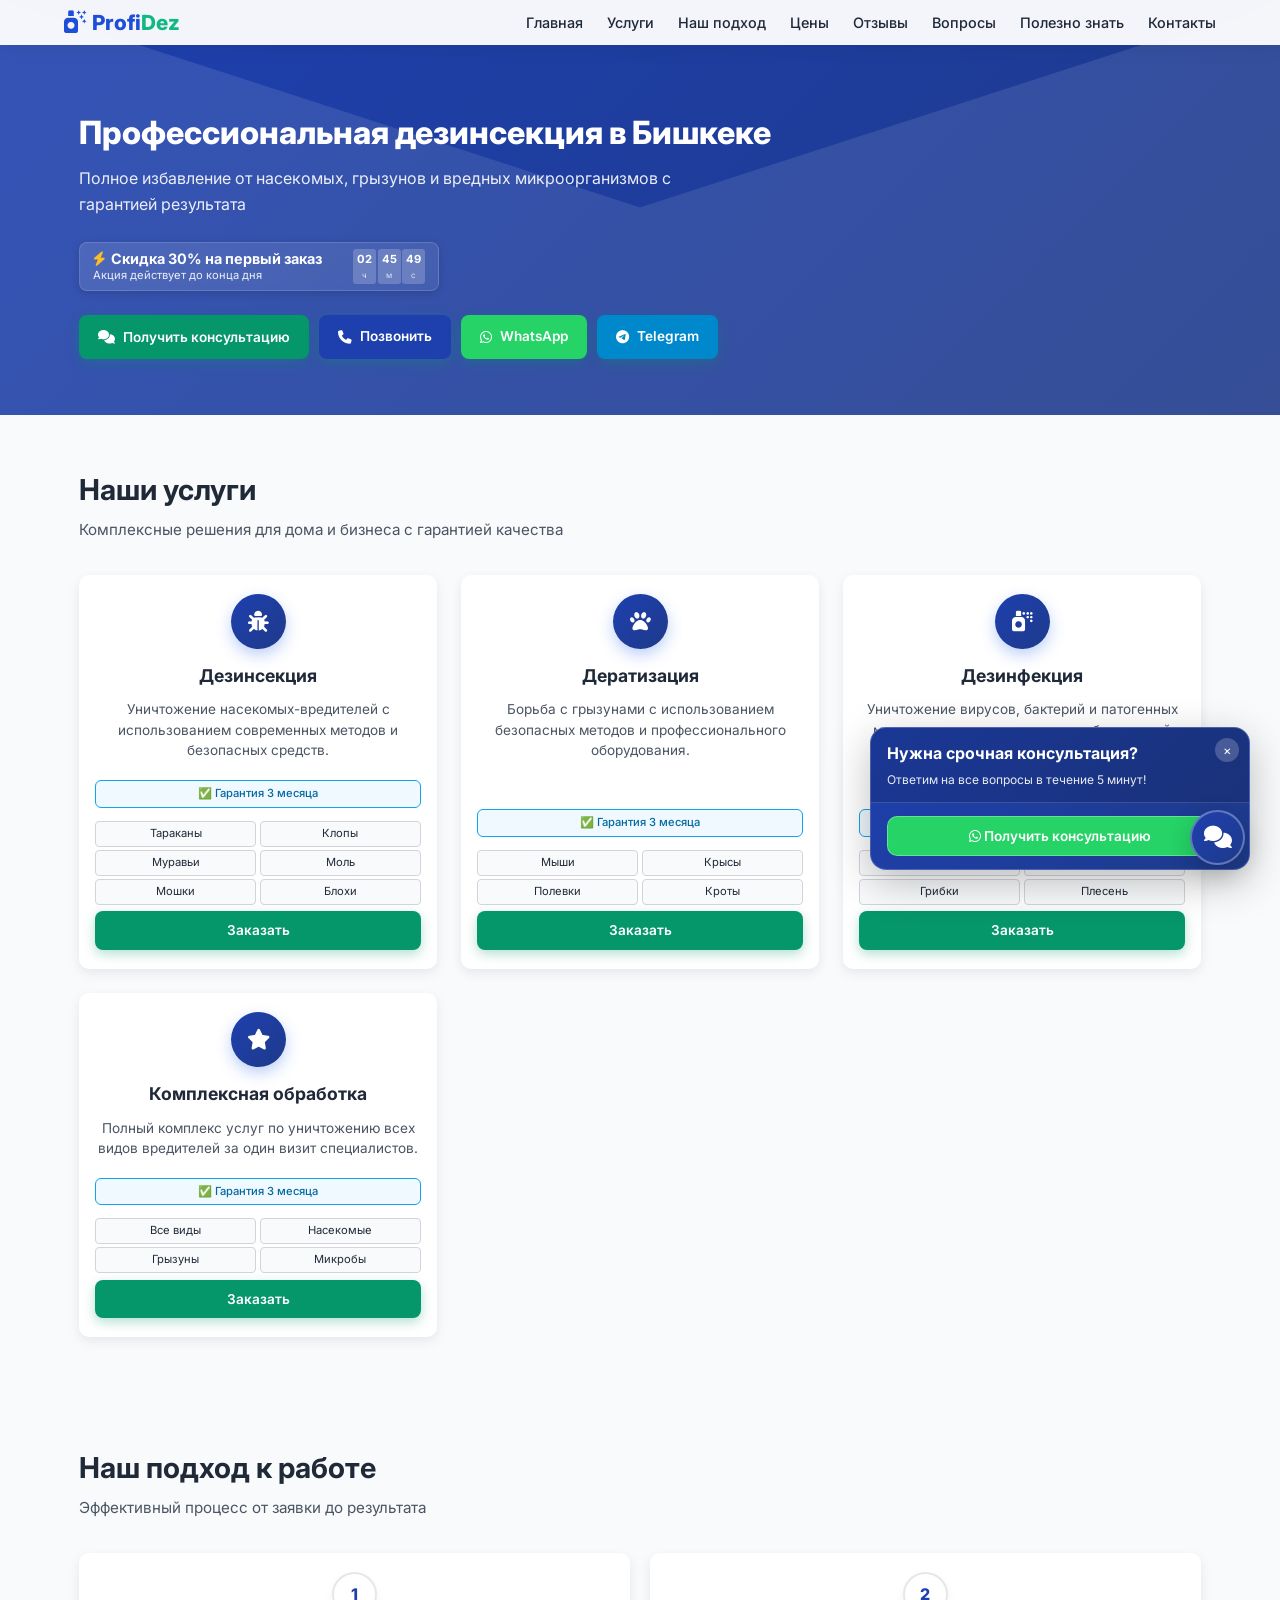
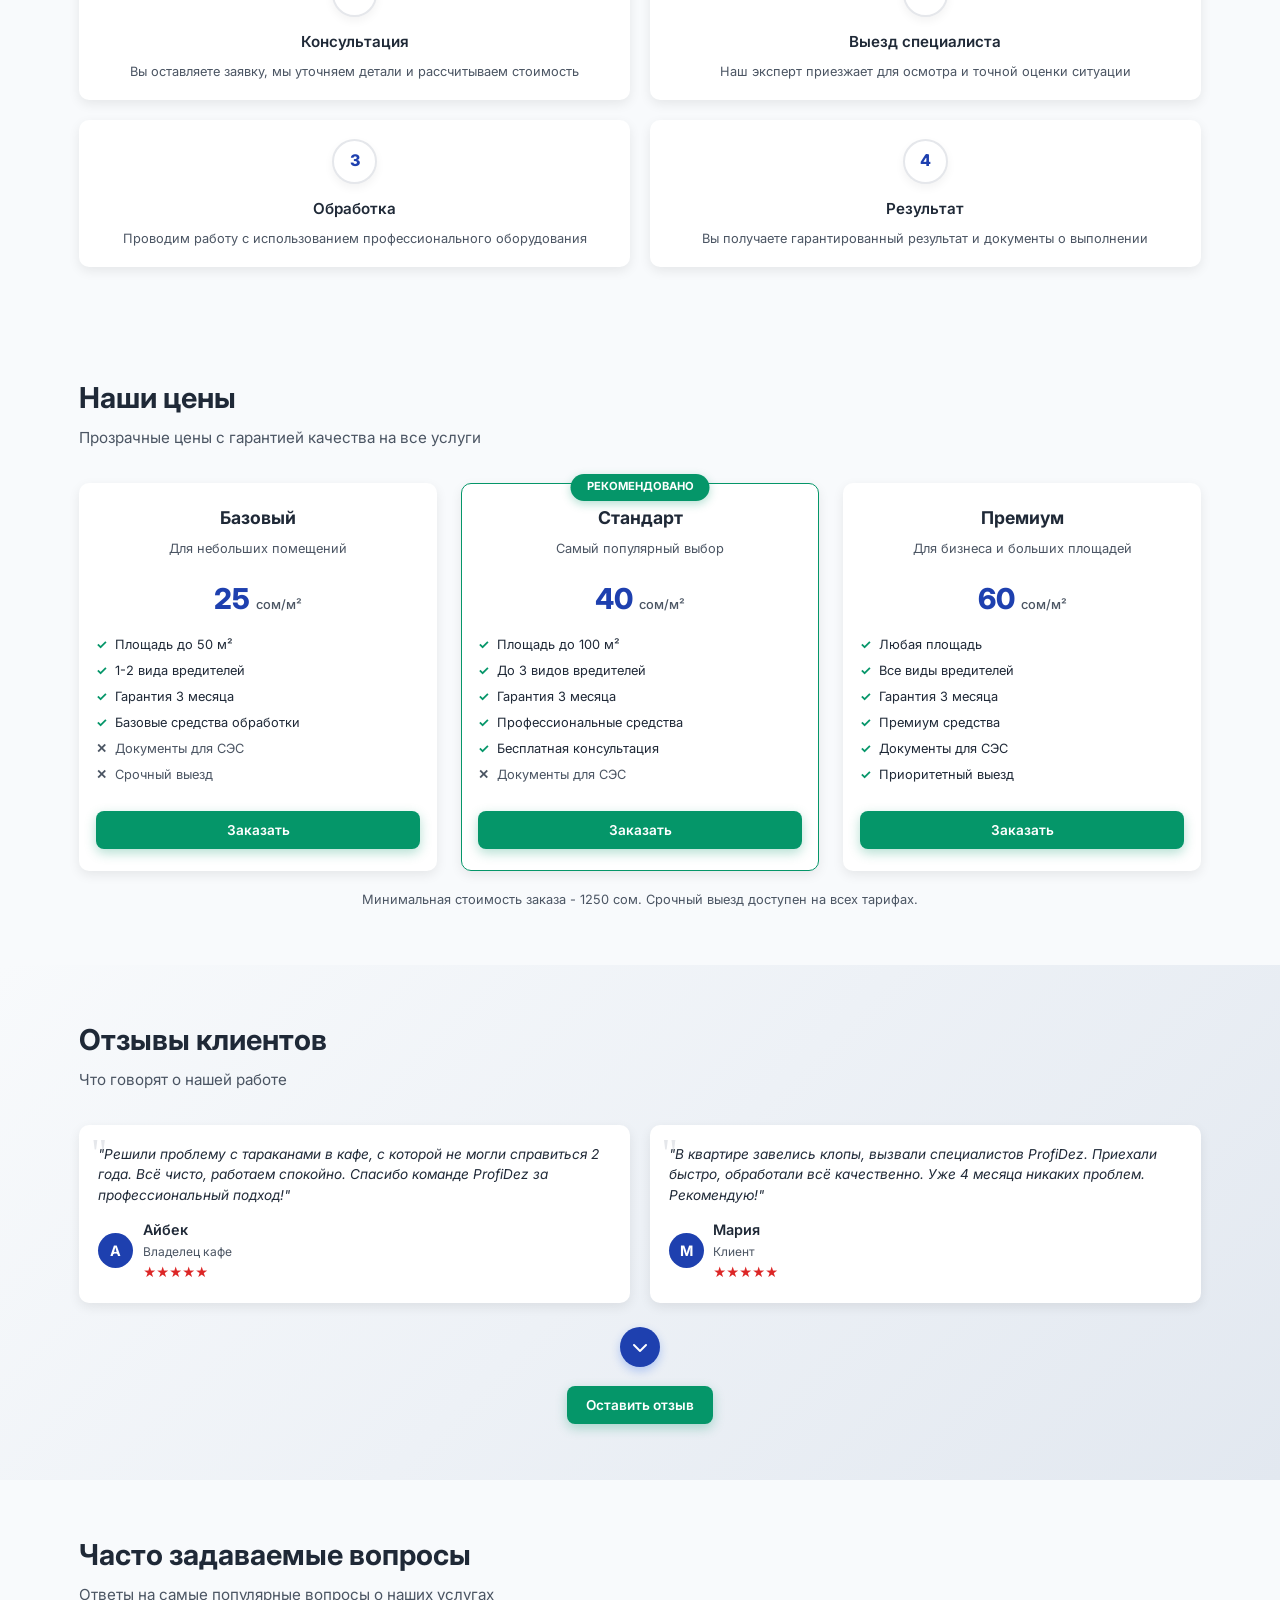
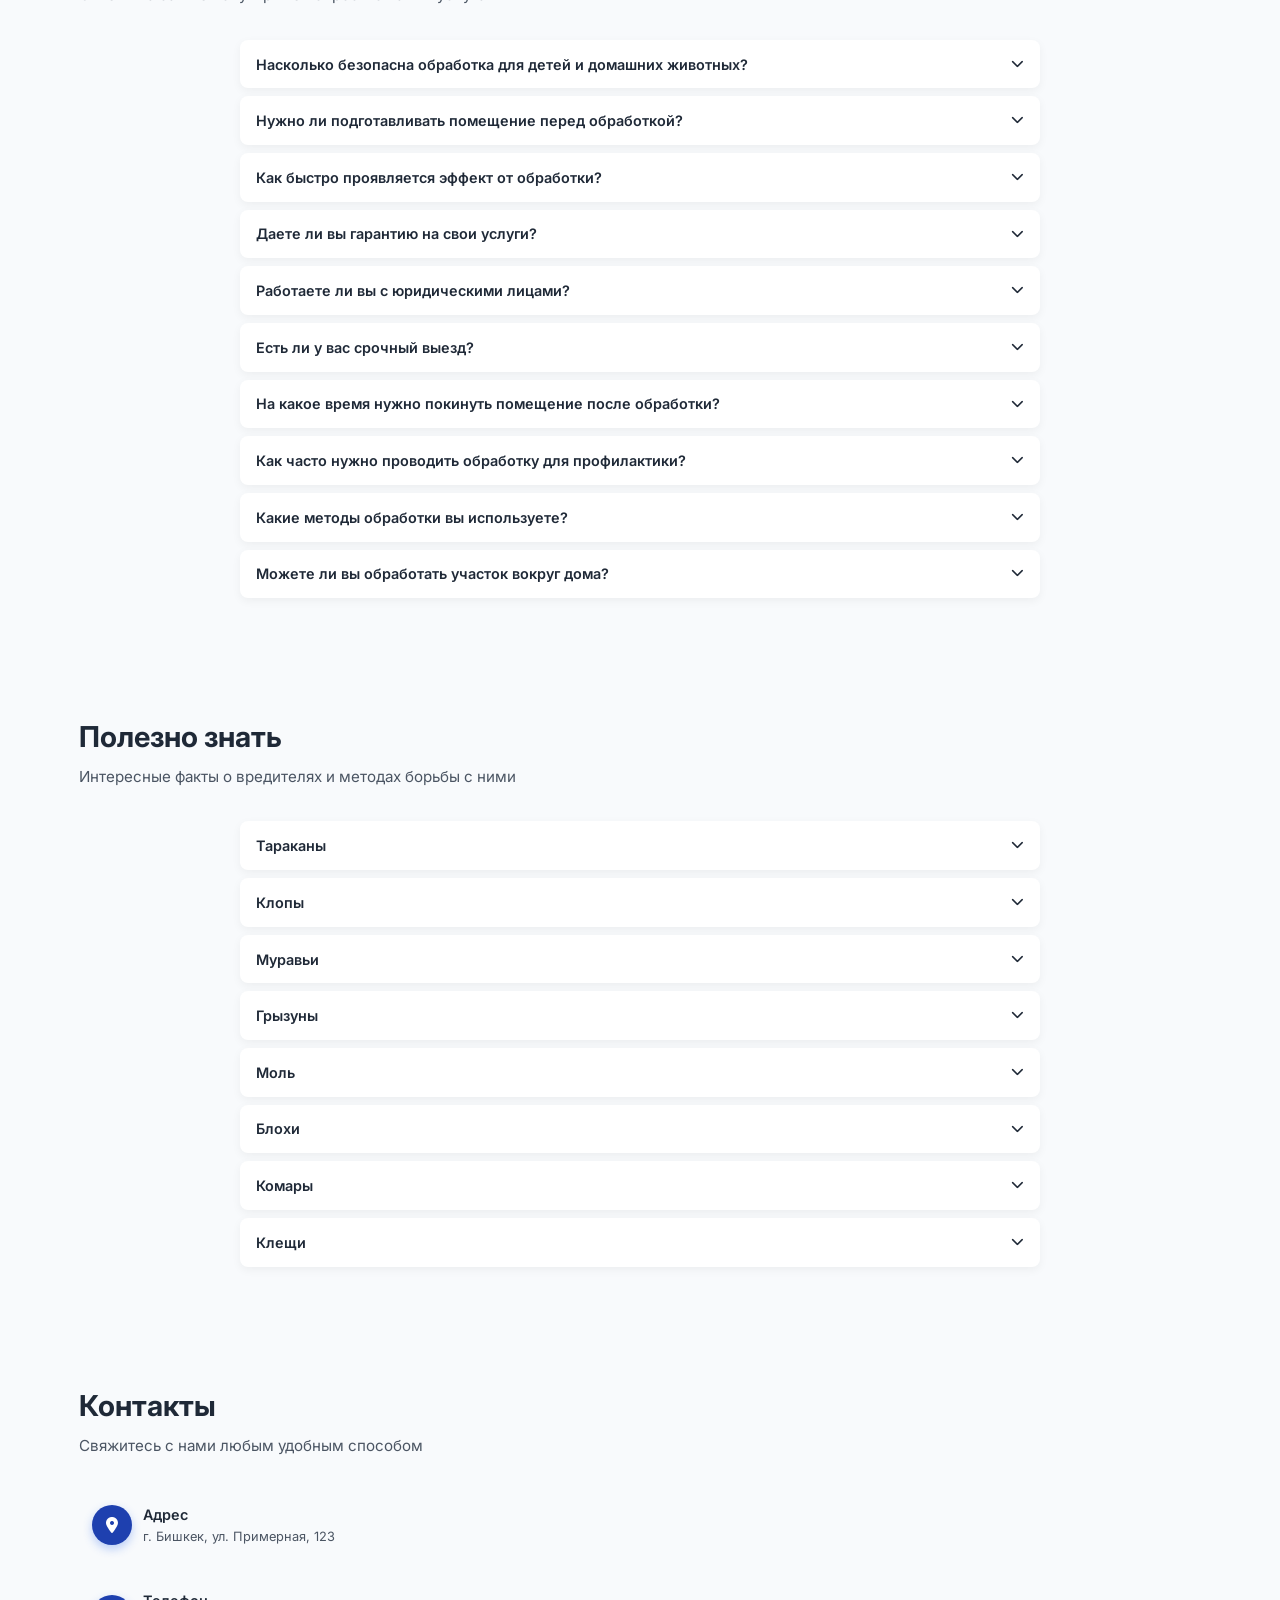
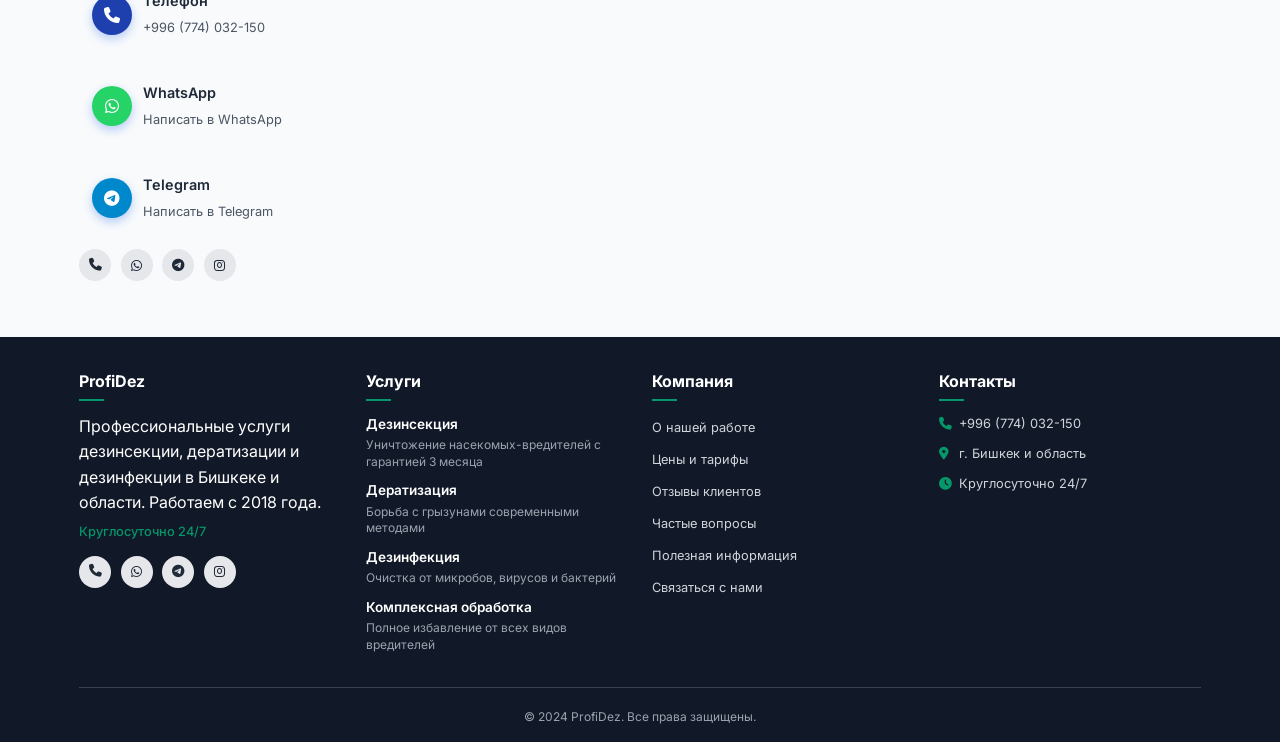
==== commit 0c366a34: "Update index.html" ====
--- a/index.html
+++ b/index.html
@@ -4,6 +4,7 @@
     <meta charset="UTF-8">
     <meta name="viewport" content="width=device-width, initial-scale=1.0">
     <meta name="google-site-verification" content="AMK-xsc58evQ_fxI2Sr8wywoIzZCuZGfzae1GxqNDBU" />
+    <meta name="google-adsense-account" content="ca-pub-6150411148844715">
     <meta name="yandex-verification" content="4475672f56475b5a" />
     
     <!-- Core SEO Tags -->
@@ -848,4 +849,6 @@
     <script src="js/interface.js"></script>
     <script src="js/bootstrap.js"></script>
 </body>
-</html>+
+</html>
+
--- a/css/components.css
+++ b/css/components.css
@@ -0,0 +1,1285 @@
+/* Header Styles */
+header {
+    background: rgba(255, 255, 255, 0.98);
+    backdrop-filter: blur(10px);
+    box-shadow: 0 2px 15px rgba(0,0,0,0.08);
+    position: fixed;
+    width: 100%;
+    top: 0;
+    z-index: 1000;
+    transition: all 0.3s ease;
+}
+
+.nav-container {
+    display: flex;
+    justify-content: space-between;
+    align-items: center;
+    padding: 0.3rem 0;
+    min-height: 45px;
+}
+
+.logo {
+    display: flex;
+    align-items: center;
+    font-size: 1.3rem;
+    font-weight: 800;
+    color: #1d4ed8;
+    text-decoration: none;
+}
+
+.logo span {
+    color: #10b981;
+}
+
+.logo i {
+    margin-right: 6px;
+    font-size: 1.4rem;
+}
+
+.nav-links {
+    display: flex;
+    list-style: none;
+}
+
+.nav-links li {
+    margin-left: 1.5rem;
+}
+
+.nav-links a {
+    text-decoration: none;
+    color: var(--dark);
+    font-weight: 500;
+    transition: color 0.3s;
+    position: relative;
+    font-size: 0.9rem;
+}
+
+.nav-links a:after {
+    content: '';
+    position: absolute;
+    width: 0;
+    height: 2px;
+    bottom: -5px;
+    left: 0;
+    background-color: var(--primary);
+    transition: width 0.3s ease;
+}
+
+.nav-links a:hover:after {
+    width: 100%;
+}
+
+.nav-links a:hover {
+    color: var(--primary);
+}
+
+.mobile-menu {
+    display: none;
+    font-size: 1.2rem;
+    cursor: pointer;
+    color: var(--dark);
+    z-index: 1001;
+    background: none;
+    border: none;
+    width: 30px;
+    height: 30px;
+    justify-content: center;
+    align-items: center;
+}
+
+.close-menu {
+    display: none;
+    position: fixed;
+    top: 1rem;
+    right: 1rem;
+    background: none;
+    border: none;
+    font-size: 1.5rem;
+    color: var(--dark);
+    cursor: pointer;
+    z-index: 1001;
+    width: 40px;
+    height: 40px;
+    justify-content: center;
+    align-items: center;
+    border-radius: 50%;
+    background: rgba(0,0,0,0.05);
+}
+
+.nav-links.show ~ .close-menu {
+    display: flex;
+}
+
+/* Hero Section */
+.hero {
+    background: linear-gradient(135deg, var(--primary) 0%, var(--primary-dark) 100%);
+    color: white;
+    padding: 7rem 0 3.5rem;
+    position: relative;
+    overflow: hidden;
+}
+
+.hero:before {
+    content: '';
+    position: absolute;
+    top: 0;
+    left: 0;
+    width: 100%;
+    height: 100%;
+    background: url('data:image/svg+xml,<svg xmlns="http://www.w3.org/2000/svg" viewBox="0 0 1000 100" preserveAspectRatio="none"><path d="M500,50 L1000,0 L1000,100 L0,100 L0,0 Z" fill="rgba(255,255,255,0.1)"></path></svg>');
+    background-size: cover;
+    background-position: center;
+}
+
+.hero-content {
+    max-width: 800px;
+    position: relative;
+    z-index: 1;
+}
+
+.hero h1 {
+    font-size: 2rem;
+    margin-bottom: 0.8rem;
+    font-weight: 800;
+    line-height: 1.3;
+}
+
+.hero-subtitle {
+    font-size: 1rem;
+    margin-bottom: 1.5rem;
+    opacity: 0.9;
+    max-width: 600px;
+    font-weight: 400;
+}
+
+/* Button Styles */
+.btn {
+    display: inline-flex;
+    align-items: center;
+    justify-content: center;
+    gap: 0.5rem;
+    background: var(--secondary);
+    color: white;
+    padding: 0.7rem 1.2rem;
+    border-radius: 8px;
+    text-decoration: none;
+    font-weight: 600;
+    transition: all 0.3s;
+    border: none;
+    cursor: pointer;
+    box-shadow: 0 4px 12px rgba(5, 150, 105, 0.3);
+    font-size: 0.85rem;
+}
+
+.btn:hover {
+    background: var(--secondary-dark);
+    transform: translateY(-2px);
+    box-shadow: 0 8px 20px rgba(5, 150, 105, 0.4);
+}
+
+.btn-whatsapp {
+    background: #25D366;
+}
+
+.btn-whatsapp:hover {
+    background: #128C7E;
+    box-shadow: 0 8px 20px rgba(37, 211, 102, 0.4);
+}
+
+.btn-telegram {
+    background: #0088cc;
+}
+
+.btn-telegram:hover {
+    background: #0077b5;
+    box-shadow: 0 8px 20px rgba(0, 136, 204, 0.4);
+}
+
+.btn-phone {
+    background: var(--primary);
+}
+
+.btn-phone:hover {
+    background: var(--primary-dark);
+    box-shadow: 0 8px 20px rgba(37, 99, 235, 0.4);
+}
+
+.btn-container {
+    display: flex;
+    gap: 0.6rem;
+    flex-wrap: wrap;
+}
+
+/* Promo Banner */
+.promo-banner {
+    background: linear-gradient(135deg, rgba(255,255,255,0.12) 0%, rgba(255,255,255,0.08) 100%);
+    backdrop-filter: blur(6px);
+    border-radius: 8px;
+    padding: 0.4rem 0.8rem;
+    margin: 0.8rem 0 1.5rem;
+    max-width: 360px;
+    border: 1px solid rgba(255, 255, 255, 0.15);
+    box-shadow: 0 2px 8px rgba(0,0,0,0.15);
+}
+
+.promo-content {
+    display: flex;
+    align-items: center;
+    justify-content: space-between;
+    gap: 0.6rem;
+}
+
+.promo-text {
+    display: flex;
+    flex-direction: column;
+    gap: 0.1rem;
+    flex: 1;
+}
+
+.promo-title {
+    font-weight: 700;
+    font-size: 0.9rem;
+    display: flex;
+    align-items: center;
+    gap: 0.3rem;
+    line-height: 1.2;
+}
+
+.promo-title i {
+    color: #fbbf24;
+}
+
+.promo-subtitle {
+    font-size: 0.7rem;
+    opacity: 0.9;
+    line-height: 1.2;
+}
+
+.timer {
+    display: flex;
+    gap: 0.1rem;
+    align-items: center;
+    flex-shrink: 0;
+}
+
+.timer-item {
+    background: rgba(255, 255, 255, 0.2);
+    border-radius: 3px;
+    padding: 0.1rem 0.25rem;
+    min-width: 22px;
+    text-align: center;
+}
+
+.timer-value {
+    font-size: 0.7rem;
+    font-weight: 700;
+}
+
+.timer-label {
+    font-size: 0.5rem;
+    opacity: 0.8;
+    margin-top: 1px;
+}
+
+.btn-promo {
+    background: var(--accent);
+    color: white;
+    padding: 0.4rem 0.7rem;
+    border-radius: 6px;
+    font-weight: 600;
+    font-size: 0.7rem;
+    border: none;
+    cursor: pointer;
+    transition: all 0.3s;
+    white-space: nowrap;
+}
+
+.btn-promo:hover {
+    background: #b91c1c;
+    transform: translateY(-2px);
+}
+
+/* Services Grid */
+.services-grid {
+    display: grid;
+    grid-template-columns: repeat(auto-fit, minmax(280px, 1fr));
+    gap: 1.5rem;
+}
+
+.service-card {
+    background: white;
+    border-radius: 10px;
+    overflow: hidden;
+    box-shadow: var(--card-shadow);
+    transition: all 0.3s ease;
+    position: relative;
+    height: 100%;
+    display: flex;
+    flex-direction: column;
+}
+
+.service-card:hover {
+    transform: translateY(-5px);
+    box-shadow: var(--hover-shadow);
+}
+
+.service-icon {
+    background: linear-gradient(135deg, var(--primary) 0%, var(--primary-dark) 100%);
+    color: white;
+    width: 55px;
+    height: 55px;
+    border-radius: 50%;
+    display: flex;
+    align-items: center;
+    justify-content: center;
+    margin: 1.2rem auto 0.8rem;
+    font-size: 1.3rem;
+    box-shadow: 0 6px 15px rgba(37, 99, 235, 0.3);
+}
+
+.service-content {
+    padding: 0 1rem 1.2rem;
+    text-align: center;
+    flex-grow: 1;
+    display: flex;
+    flex-direction: column;
+}
+
+.service-content h3 {
+    margin-bottom: 0.6rem;
+    color: var(--dark);
+    font-size: 1.1rem;
+    font-weight: 700;
+}
+
+.service-content p {
+    color: var(--gray);
+    margin-bottom: 0.8rem;
+    flex-grow: 1;
+    font-size: 0.85rem;
+    line-height: 1.5;
+}
+
+.guarantee-badge {
+    background: #f0f9ff;
+    border: 1px solid #0ea5e9;
+    color: #0369a1;
+    padding: 4px 6px;
+    border-radius: 6px;
+    font-size: 0.7rem;
+    margin: 0.4rem 0;
+    text-align: center;
+    font-weight: 500;
+}
+
+.pests-grid {
+    display: grid;
+    grid-template-columns: 1fr 1fr;
+    gap: 0.2rem;
+    margin: 0.4rem 0;
+}
+
+.pest-item {
+    background: #f8fafc;
+    border: 1px solid var(--border);
+    color: var(--dark);
+    padding: 0.3rem 0.4rem;
+    border-radius: 4px;
+    text-align: center;
+    font-size: 0.7rem;
+    height: 26px;
+    display: flex;
+    align-items: center;
+    justify-content: center;
+}
+
+/* Process Steps */
+.process {
+    background: #f8fafc;
+}
+
+.steps-grid {
+    display: grid;
+    grid-template-columns: repeat(2, 1fr);
+    gap: 1.2rem;
+}
+
+.step {
+    text-align: center;
+    padding: 1.2rem 0.8rem;
+    background: white;
+    border-radius: 10px;
+    box-shadow: var(--card-shadow);
+    transition: all 0.3s;
+}
+
+.step:hover {
+    transform: translateY(-3px);
+    box-shadow: var(--hover-shadow);
+}
+
+.step-number {
+    background: white;
+    color: var(--primary);
+    width: 45px;
+    height: 45px;
+    border-radius: 50%;
+    display: flex;
+    align-items: center;
+    justify-content: center;
+    margin: 0 auto 0.8rem;
+    font-weight: 800;
+    font-size: 1rem;
+    border: 2px solid var(--light-gray);
+    box-shadow: 0 4px 10px rgba(0,0,0,0.05);
+}
+
+.step h3 {
+    margin-bottom: 0.5rem;
+    color: var(--dark);
+    font-weight: 600;
+    font-size: 0.95rem;
+}
+
+.step p {
+    color: var(--gray);
+    font-size: 0.8rem;
+    line-height: 1.5;
+}
+
+/* Pricing Section */
+.pricing-grid {
+    display: grid;
+    grid-template-columns: repeat(auto-fit, minmax(250px, 1fr));
+    gap: 1.5rem;
+}
+
+.pricing-card {
+    background: white;
+    border-radius: 10px;
+    padding: 1.3rem 1rem;
+    box-shadow: var(--card-shadow);
+    text-align: center;
+    border: 1px solid transparent;
+    transition: all 0.3s ease;
+    position: relative;
+    display: flex;
+    flex-direction: column;
+    height: 100%;
+}
+
+.pricing-card:hover {
+    transform: translateY(-5px);
+    box-shadow: var(--hover-shadow);
+}
+
+.pricing-card.featured {
+    border-color: var(--secondary);
+    transform: scale(1.02);
+}
+
+.pricing-card.featured:before {
+    content: 'РЕКОМЕНДОВАНО';
+    position: absolute;
+    top: -10px;
+    left: 50%;
+    transform: translateX(-50%);
+    background: var(--secondary);
+    color: white;
+    padding: 0.3rem 1rem;
+    border-radius: 50px;
+    font-size: 0.7rem;
+    font-weight: 700;
+    box-shadow: 0 3px 10px rgba(5, 150, 105, 0.3);
+}
+
+.pricing-header {
+    margin-bottom: 1rem;
+}
+
+.pricing-header h3 {
+    font-size: 1.1rem;
+    font-weight: 700;
+    margin-bottom: 0.4rem;
+    color: var(--dark);
+}
+
+.pricing-header p {
+    color: var(--gray);
+    font-size: 0.8rem;
+}
+
+.price {
+    font-size: 1.8rem;
+    font-weight: 800;
+    color: var(--primary);
+    margin: 0.6rem 0;
+    line-height: 1;
+}
+
+.price span {
+    font-size: 0.8rem;
+    color: var(--gray);
+    font-weight: 500;
+}
+
+.pricing-features {
+    list-style: none;
+    text-align: left;
+    margin: 0.8rem 0 1.2rem;
+    flex-grow: 1;
+}
+
+.pricing-features li {
+    margin-bottom: 0.5rem;
+    padding-left: 1.2rem;
+    position: relative;
+    color: var(--dark);
+    font-size: 0.8rem;
+    line-height: 1.4;
+}
+
+.pricing-features li:before {
+    content: '✓';
+    position: absolute;
+    left: 0;
+    color: var(--secondary);
+    font-weight: bold;
+}
+
+.pricing-features li.disabled {
+    color: var(--gray);
+}
+
+.pricing-features li.disabled:before {
+    content: '✕';
+    color: var(--gray);
+}
+
+.pricing-note {
+    text-align: center;
+    margin-top: 1.2rem;
+    color: var(--gray);
+    font-size: 0.8rem;
+    line-height: 1.5;
+}
+
+/* Floating Contact Widget */
+.floating-widget {
+    position: fixed;
+    bottom: 30px;
+    right: 30px;
+    width: calc(100vw - 60px);
+    max-width: 380px;
+    background: linear-gradient(135deg, var(--primary) 0%, var(--primary-dark) 100%);
+    color: white;
+    border-radius: 16px;
+    box-shadow: 0 12px 40px rgba(0,0,0,0.25);
+    z-index: 1000;
+    transition: all 0.6s ease;
+    overflow: hidden;
+    border: 1px solid rgba(255,255,255,0.2);
+    transform: translateX(120px);
+    opacity: 0;
+    max-height: 160px;
+    pointer-events: none;
+}
+
+.floating-widget.active {
+    transform: translateX(0);
+    opacity: 1;
+    pointer-events: auto;
+}
+
+.widget-header {
+    padding: 0.8rem 1rem;
+    background: rgba(0,0,0,0.15);
+    border-bottom: 1px solid rgba(255,255,255,0.15);
+}
+
+.widget-title {
+    font-weight: 700;
+    color: white;
+    font-size: 1rem;
+    margin-bottom: 0.2rem;
+    white-space: nowrap;
+    overflow: hidden;
+    text-overflow: ellipsis;
+}
+
+.widget-subtitle {
+    font-size: 0.75rem;
+    opacity: 0.9;
+    margin-bottom: 0;
+    white-space: nowrap;
+    overflow: hidden;
+    text-overflow: ellipsis;
+}
+
+.widget-content {
+    padding: 0.8rem 1rem;
+    display: flex;
+    flex-direction: column;
+    gap: 0.7rem;
+}
+
+.widget-content p {
+    color: rgba(255,255,255,0.9);
+    font-size: 0.85rem;
+    margin-bottom: 0;
+    line-height: 1.4;
+}
+
+.widget-btn {
+    width: 100%;
+    text-align: center;
+    padding: 0.7rem;
+    font-size: 0.85rem;
+    white-space: nowrap;
+    background: #25D366;
+    color: white;
+    border: 1px solid rgba(255,255,255,0.3);
+    border-radius: 10px;
+    transition: all 0.3s;
+    font-weight: 600;
+    cursor: pointer;
+}
+
+.widget-btn:hover {
+    background: #128C7E;
+    transform: translateY(-2px);
+}
+
+.close-widget {
+    position: absolute;
+    top: 10px;
+    right: 10px;
+    background: rgba(255,255,255,0.2);
+    border: none;
+    width: 24px;
+    height: 24px;
+    border-radius: 50%;
+    display: flex;
+    align-items: center;
+    justify-content: center;
+    font-size: 0.8rem;
+    cursor: pointer;
+    color: white;
+    transition: all 0.3s;
+    z-index: 1001;
+}
+
+.close-widget:hover {
+    background: rgba(255,255,255,0.3);
+    transform: rotate(90deg);
+}
+
+.widget-minimized {
+    position: fixed;
+    bottom: 35px;
+    right: 35px;
+    width: 55px;
+    height: 55px;
+    background: linear-gradient(135deg, var(--primary) 0%, var(--primary-dark) 100%);
+    color: white;
+    border-radius: 50%;
+    display: flex;
+    align-items: center;
+    justify-content: center;
+    cursor: pointer;
+    box-shadow: 0 8px 25px rgba(0,0,0,0.2);
+    z-index: 1000;
+    transition: all 0.6s ease;
+    transform: scale(0);
+    opacity: 0;
+    border: 2px solid rgba(255,255,255,0.3);
+    pointer-events: auto;
+}
+
+.widget-minimized.active {
+    transform: scale(1);
+    opacity: 1;
+}
+
+.widget-minimized:hover {
+    transform: scale(1.1);
+    box-shadow: 0 10px 30px rgba(0,0,0,0.3);
+}
+
+.widget-minimized i {
+    font-size: 1.4rem;
+}
+
+/* Testimonials Section */
+.testimonials {
+    background: linear-gradient(135deg, #f8fafc 0%, #e2e8f0 100%);
+}
+
+.testimonial-grid {
+    display: grid;
+    grid-template-columns: repeat(auto-fit, minmax(280px, 1fr));
+    gap: 1.2rem;
+}
+
+.testimonial-card {
+    background: white;
+    padding: 1.2rem;
+    border-radius: 10px;
+    box-shadow: var(--card-shadow);
+    position: relative;
+}
+
+.testimonial-card:before {
+    content: '"';
+    position: absolute;
+    top: 8px;
+    left: 12px;
+    font-size: 2.5rem;
+    color: var(--light-gray);
+    font-family: Georgia, serif;
+    line-height: 1;
+}
+
+.testimonial-text {
+    font-style: italic;
+    margin-bottom: 0.8rem;
+    color: var(--dark);
+    position: relative;
+    z-index: 1;
+    font-size: 0.85rem;
+    line-height: 1.5;
+}
+
+.testimonial-author {
+    display: flex;
+    align-items: center;
+}
+
+.author-avatar {
+    width: 35px;
+    height: 35px;
+    border-radius: 50%;
+    background: var(--primary);
+    color: white;
+    display: flex;
+    align-items: center;
+    justify-content: center;
+    font-weight: bold;
+    margin-right: 0.6rem;
+    font-size: 0.9rem;
+}
+
+.author-info {
+    flex-grow: 1;
+}
+
+.author-info h4 {
+    font-weight: 600;
+    color: var(--dark);
+    margin-bottom: 0.1rem;
+    font-size: 0.9rem;
+}
+
+.author-info p {
+    color: var(--gray);
+    font-size: 0.75rem;
+}
+
+.rating {
+    color: var(--accent);
+    margin-top: 0.1rem;
+    font-size: 0.8rem;
+}
+
+.review-btn-container {
+    text-align: center;
+    margin-top: 1.2rem;
+}
+
+.testimonial-controls {
+    text-align: center;
+    margin-top: 1.5rem;
+}
+
+.show-more-reviews {
+    background: var(--primary);
+    color: white;
+    border: none;
+    width: 40px;
+    height: 40px;
+    border-radius: 50%;
+    cursor: pointer;
+    transition: all 0.3s;
+    font-size: 1rem;
+    display: flex;
+    align-items: center;
+    justify-content: center;
+    margin: 0 auto;
+    box-shadow: 0 4px 10px rgba(37, 99, 235, 0.3);
+}
+
+.show-more-reviews:hover {
+    background: var(--primary-dark);
+    transform: translateY(-2px);
+    box-shadow: 0 6px 15px rgba(37, 99, 235, 0.4);
+}
+
+.testimonial-card.hidden {
+    display: none;
+}
+
+/* Review Form */
+.review-form {
+    background: white;
+    padding: 1.2rem;
+    border-radius: 10px;
+    box-shadow: var(--card-shadow);
+    max-width: 500px;
+    margin: 1.2rem auto 0;
+    display: none;
+    position: relative;
+    opacity: 0;
+    transform: translateY(20px);
+    transition: all 0.4s ease;
+}
+
+.review-form.active {
+    display: block;
+    opacity: 1;
+    transform: translateY(0);
+}
+
+.review-form.closing {
+    opacity: 0;
+    transform: translateY(20px);
+}
+
+.form-header {
+    display: flex;
+    justify-content: space-between;
+    align-items: center;
+    margin-bottom: 1rem;
+}
+
+.review-form h3 {
+    color: var(--dark);
+    font-size: 1.1rem;
+}
+
+.close-form {
+    background: none;
+    border: none;
+    font-size: 1.2rem;
+    cursor: pointer;
+    color: var(--gray);
+    transition: color 0.3s;
+    width: 30px;
+    height: 30px;
+    display: flex;
+    align-items: center;
+    justify-content: center;
+    border-radius: 50%;
+}
+
+.close-form:hover {
+    color: var(--accent);
+    background: rgba(0,0,0,0.05);
+}
+
+.star-rating {
+    display: flex;
+    justify-content: center;
+    gap: 0.3rem;
+    margin-bottom: 0.8rem;
+    flex-direction: row-reverse;
+}
+
+.star-rating input {
+    display: none;
+}
+
+.star-rating label {
+    font-size: 1.3rem;
+    color: var(--light-gray);
+    cursor: pointer;
+    transition: color 0.2s;
+}
+
+.star-rating input:checked ~ label,
+.star-rating label:hover,
+.star-rating label:hover ~ label {
+    color: var(--accent);
+}
+
+/* FAQ Section */
+.faq-grid {
+    max-width: 800px;
+    margin: 0 auto;
+}
+
+.faq-item {
+    background: white;
+    border-radius: 8px;
+    margin-bottom: 0.5rem;
+    box-shadow: 0 3px 10px rgba(0,0,0,0.05);
+    overflow: hidden;
+}
+
+.faq-question {
+    padding: 0.8rem 1rem;
+    font-weight: 600;
+    cursor: pointer;
+    display: flex;
+    justify-content: space-between;
+    align-items: center;
+    transition: all 0.3s;
+    font-size: 0.9rem;
+}
+
+.faq-question:hover {
+    background: #f8fafc;
+}
+
+.faq-question i {
+    transition: transform 0.3s;
+    font-size: 0.8rem;
+}
+
+.faq-answer {
+    padding: 0 1rem;
+    max-height: 0;
+    overflow: hidden;
+    transition: all 0.3s ease;
+    color: var(--gray);
+    font-size: 0.8rem;
+    line-height: 1.5;
+}
+
+.faq-item.active .faq-answer {
+    padding: 0 1rem 0.8rem;
+    max-height: 500px;
+}
+
+.faq-item.active .faq-question i {
+    transform: rotate(180deg);
+}
+
+/* Knowledge Base Section */
+.knowledge {
+    background: #f8fafc;
+}
+
+.knowledge-grid {
+    max-width: 800px;
+    margin: 0 auto;
+}
+
+.knowledge-item {
+    background: white;
+    border-radius: 8px;
+    margin-bottom: 0.5rem;
+    box-shadow: 0 3px 10px rgba(0,0,0,0.05);
+    overflow: hidden;
+}
+
+.knowledge-question {
+    padding: 0.8rem 1rem;
+    font-weight: 600;
+    cursor: pointer;
+    display: flex;
+    justify-content: space-between;
+    align-items: center;
+    transition: all 0.3s;
+    font-size: 0.9rem;
+}
+
+.knowledge-question:hover {
+    background: #f8fafc;
+}
+
+.knowledge-question i {
+    transition: transform 0.3s;
+    font-size: 0.8rem;
+}
+
+.knowledge-answer {
+    padding: 0 1rem;
+    max-height: 0;
+    overflow: hidden;
+    transition: all 0.3s ease;
+    color: var(--gray);
+    font-size: 0.8rem;
+    line-height: 1.5;
+}
+
+.knowledge-item.active .knowledge-answer {
+    padding: 0 1rem 0.8rem;
+    max-height: 500px;
+}
+
+.knowledge-item.active .knowledge-question i {
+    transform: rotate(180deg);
+}
+
+/* Contact Section */
+.contact-grid {
+    display: grid;
+    grid-template-columns: repeat(auto-fit, minmax(280px, 1fr));
+    gap: 1.5rem;
+}
+
+.contact-items {
+    display: grid;
+    grid-template-columns: 1fr;
+    gap: 1rem;
+}
+
+.contact-item {
+    display: flex;
+    align-items: center;
+    padding: 0.8rem;
+    border-radius: 8px;
+    transition: all 0.3s;
+    cursor: pointer;
+}
+
+.contact-item:hover {
+    background: #f8fafc;
+}
+
+.contact-icon {
+    color: white;
+    width: 40px;
+    height: 40px;
+    border-radius: 50%;
+    display: flex;
+    align-items: center;
+    justify-content: center;
+    margin-right: 0.7rem;
+    font-size: 1rem;
+    box-shadow: 0 4px 10px rgba(37, 99, 235, 0.3);
+    flex-shrink: 0;
+}
+
+.contact-icon.phone {
+    background: var(--primary);
+}
+
+.contact-icon.whatsapp {
+    background: #25D366;
+}
+
+.contact-icon.telegram {
+    background: #0088cc;
+}
+
+.contact-icon.location {
+    background: var(--primary);
+}
+
+.contact-details {
+    flex: 1;
+}
+
+.contact-details h4 {
+    font-weight: 600;
+    margin-bottom: 0.1rem;
+    color: var(--dark);
+    font-size: 0.9rem;
+}
+
+.contact-details a, .contact-details p {
+    color: var(--gray);
+    text-decoration: none;
+    transition: color 0.3s;
+    font-size: 0.8rem;
+}
+
+.contact-details a:hover {
+    color: var(--primary);
+}
+
+.contact-form {
+    background: white;
+    padding: 1.2rem;
+    border-radius: 10px;
+    box-shadow: var(--card-shadow);
+    display: none;
+}
+
+.contact-form.active {
+    display: block;
+}
+
+.form-group {
+    margin-bottom: 0.8rem;
+}
+
+.form-group label {
+    display: block;
+    margin-bottom: 0.2rem;
+    font-weight: 500;
+    color: var(--dark);
+    font-size: 0.8rem;
+}
+
+.form-control {
+    width: 100%;
+    padding: 0.6rem;
+    border: 1px solid var(--light-gray);
+    border-radius: 6px;
+    font-size: 0.8rem;
+    transition: all 0.3s;
+}
+
+.form-control:focus {
+    outline: none;
+    border-color: var(--primary);
+    box-shadow: 0 0 0 3px rgba(37, 99, 235, 0.1);
+}
+
+textarea.form-control {
+    min-height: 90px;
+    resize: vertical;
+}
+
+.social-links {
+    display: flex;
+    gap: 0.6rem;
+    margin-top: 0.8rem;
+}
+
+.social-links a {
+    display: flex;
+    align-items: center;
+    justify-content: center;
+    width: 32px;
+    height: 32px;
+    background: var(--light-gray);
+    color: var(--dark);
+    border-radius: 50%;
+    text-decoration: none;
+    transition: all 0.3s;
+    font-size: 0.8rem;
+}
+
+.social-links a:hover {
+    background: var(--primary);
+    color: white;
+    transform: translateY(-2px);
+}
+
+/* Footer Styles */
+footer {
+    background: var(--darker);
+    color: white;
+    padding: 2rem 0 1rem;
+}
+
+.footer-grid {
+    display: grid;
+    grid-template-columns: repeat(auto-fit, minmax(200px, 1fr));
+    gap: 1.5rem;
+    margin-bottom: 1.5rem;
+}
+
+.footer-col h4 {
+    font-size: 1rem;
+    margin-bottom: 0.8rem;
+    position: relative;
+    padding-bottom: 0.4rem;
+}
+
+.footer-col h4:after {
+    content: '';
+    position: absolute;
+    left: 0;
+    bottom: 0;
+    width: 25px;
+    height: 2px;
+    background: var(--secondary);
+}
+
+.footer-links {
+    list-style: none;
+}
+
+.footer-links li {
+    margin-bottom: 0.4rem;
+}
+
+.footer-links a {
+    color: #d1d5db;
+    text-decoration: none;
+    transition: color 0.3s;
+    font-size: 0.8rem;
+    line-height: 1.4;
+}
+
+.footer-links a:hover {
+    color: white;
+}
+
+.footer-service {
+    margin-bottom: 0.6rem;
+}
+
+.footer-service h5 {
+    font-weight: 600;
+    margin-bottom: 0.1rem;
+    font-size: 0.85rem;
+}
+
+.footer-service p {
+    color: #9ca3af;
+    font-size: 0.75rem;
+    line-height: 1.4;
+}
+
+.footer-contact {
+    display: flex;
+    flex-direction: column;
+    gap: 0.6rem;
+}
+
+.contact-line {
+    display: flex;
+    align-items: center;
+    gap: 0.4rem;
+}
+
+.contact-line i {
+    color: var(--secondary);
+    width: 14px;
+    font-size: 0.8rem;
+}
+
+.contact-line a, .contact-line span {
+    color: #d1d5db;
+    text-decoration: none;
+    font-size: 0.8rem;
+}
+
+.contact-line a:hover {
+    color: white;
+}
+
+.working-hours {
+    color: var(--secondary);
+    font-weight: 500;
+    margin-top: 0.4rem;
+    font-size: 0.8rem;
+}
+
+.footer-bottom {
+    text-align: center;
+    padding-top: 1.2rem;
+    border-top: 1px solid #374151;
+    color: #9ca3af;
+    font-size: 0.75rem;
+}
+
+.footer-bottom p {
+    cursor: default;
+
+}
--- a/css/responsive.css
+++ b/css/responsive.css
@@ -0,0 +1,130 @@
+@media (max-width: 768px) {
+    .nav-links {
+        display: flex;
+        position: fixed;
+        top: 0;
+        left: 0;
+        width: 100%;
+        height: 80vh;
+        background: white;
+        flex-direction: column;
+        padding: 4rem 1.5rem 2rem;
+        box-shadow: none;
+        border-radius: 0 0 20px 20px;
+        transition: all 0.3s ease;
+        z-index: 999;
+        overflow-y: auto;
+        transform: translateY(-100%);
+    }
+    
+    .nav-links.show {
+        transform: translateY(0);
+    }
+    
+    .nav-links li {
+        margin: 0;
+        margin-bottom: 0.8rem;
+        text-align: center;
+    }
+    
+    .nav-links a {
+        display: block;
+        padding: 0.8rem;
+        font-size: 1rem;
+        border-bottom: 1px solid var(--light-gray);
+        text-align: center;
+    }
+    
+    .mobile-menu {
+        display: flex;
+    }
+}
+
+@media (max-width: 992px) {
+    .hero h1 {
+        font-size: 1.8rem;
+    }
+    
+    .steps-grid {
+        grid-template-columns: 1fr;
+    }
+}
+
+@media (max-width: 768px) {
+    .hero {
+        padding: 6rem 0 3rem;
+    }
+    
+    .hero h1 {
+        font-size: 1.6rem;
+    }
+    
+    .hero-subtitle {
+        font-size: 0.95rem;
+    }
+    
+    .btn-container {
+        flex-direction: column;
+    }
+    
+    .btn, .btn-whatsapp, .btn-telegram, .btn-phone {
+        margin: 0;
+        width: 100%;
+        text-align: center;
+    }
+    
+    .promo-content {
+        flex-direction: column;
+        text-align: center;
+        gap: 0.6rem;
+    }
+    
+    section {
+        padding: 2.5rem 0;
+    }
+    
+    .section-title h2 {
+        font-size: 1.6rem;
+    }
+    
+    .floating-widget {
+        width: calc(100vw - 40px);
+        right: 20px;
+        bottom: 20px;
+        max-height: 150px;
+    }
+    
+    .widget-minimized {
+        width: 50px;
+        height: 50px;
+        right: 25px;
+        bottom: 25px;
+    }
+}
+
+@media (max-width: 576px) {
+    .container {
+        width: 95%;
+    }
+    
+    .hero h1 {
+        font-size: 1.4rem;
+    }
+    
+    .section-title h2 {
+        font-size: 1.4rem;
+    }
+    
+    .service-card, .testimonial-card, .contact-form, .review-form {
+        padding: 1rem;
+    }
+    
+    .pricing-card {
+        padding: 1rem 0.8rem;
+    }
+    
+    .floating-widget {
+        width: calc(100vw - 40px);
+    }
+
+}
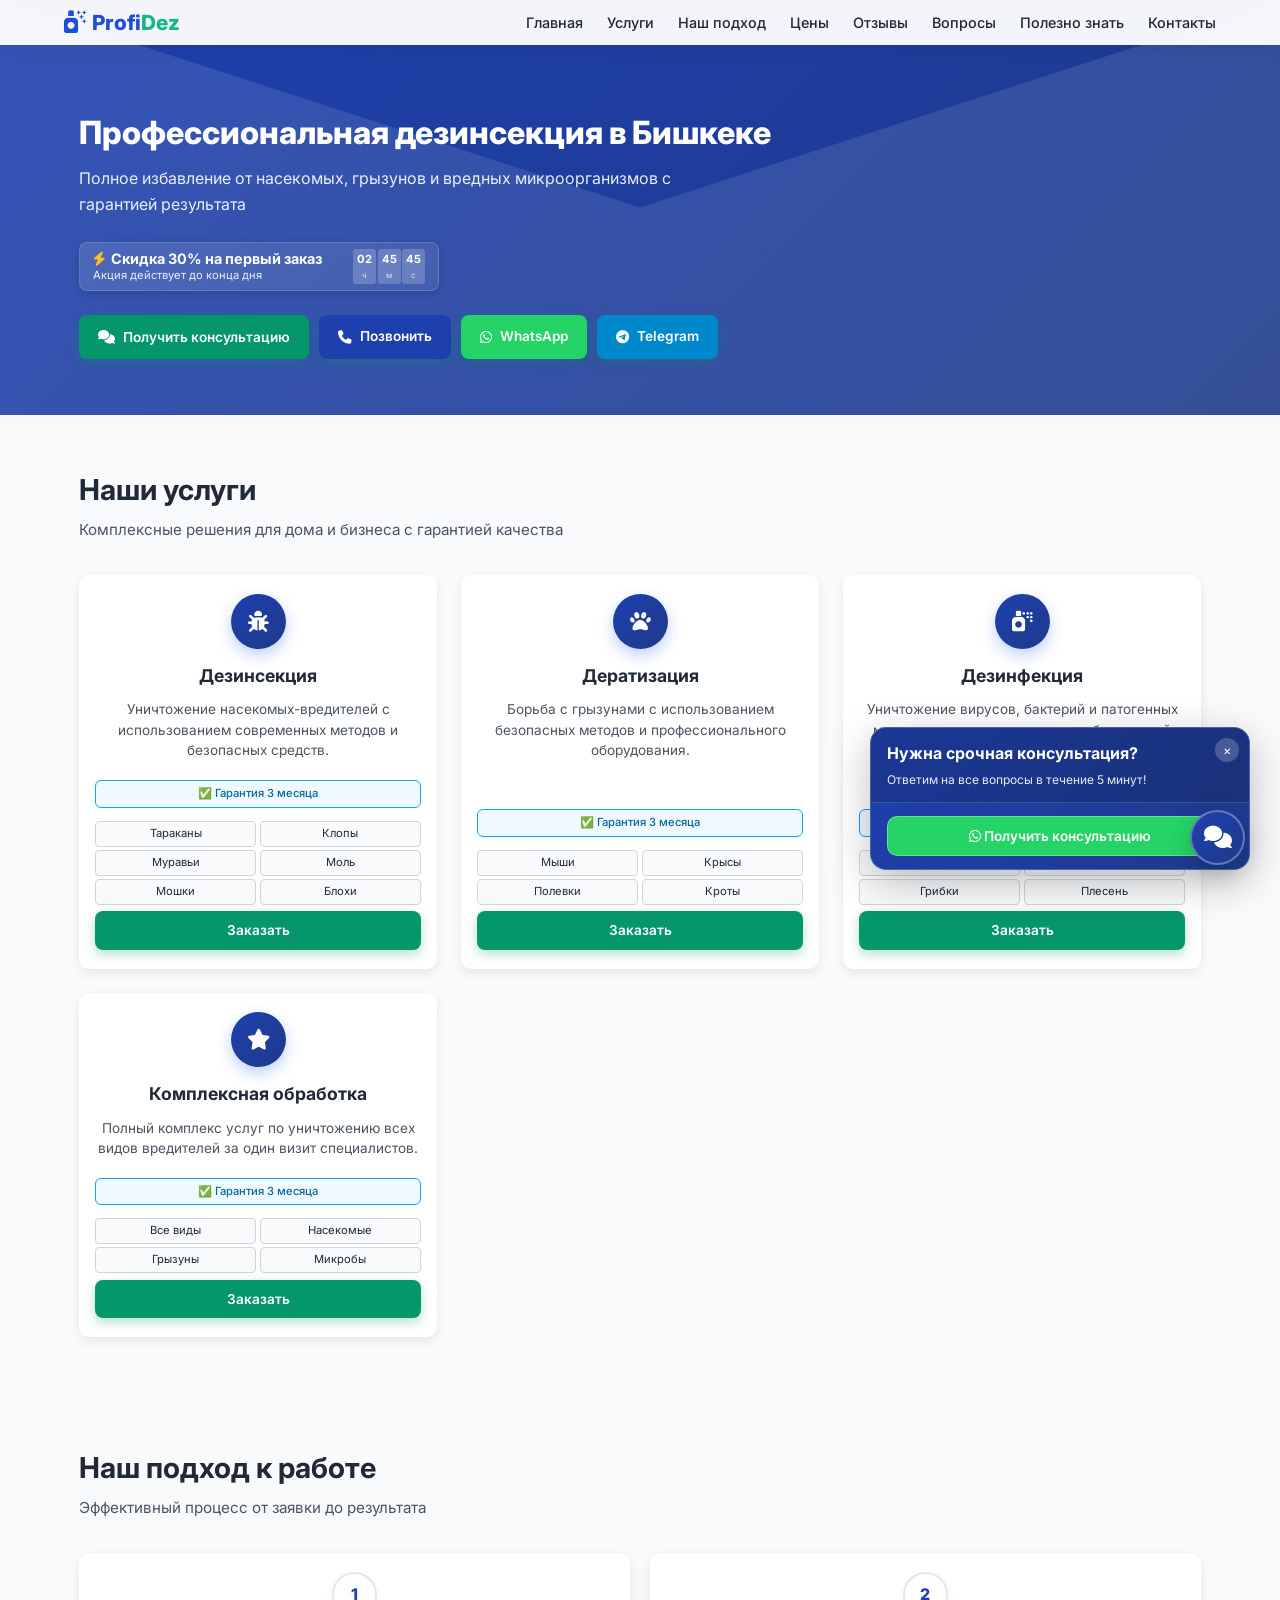
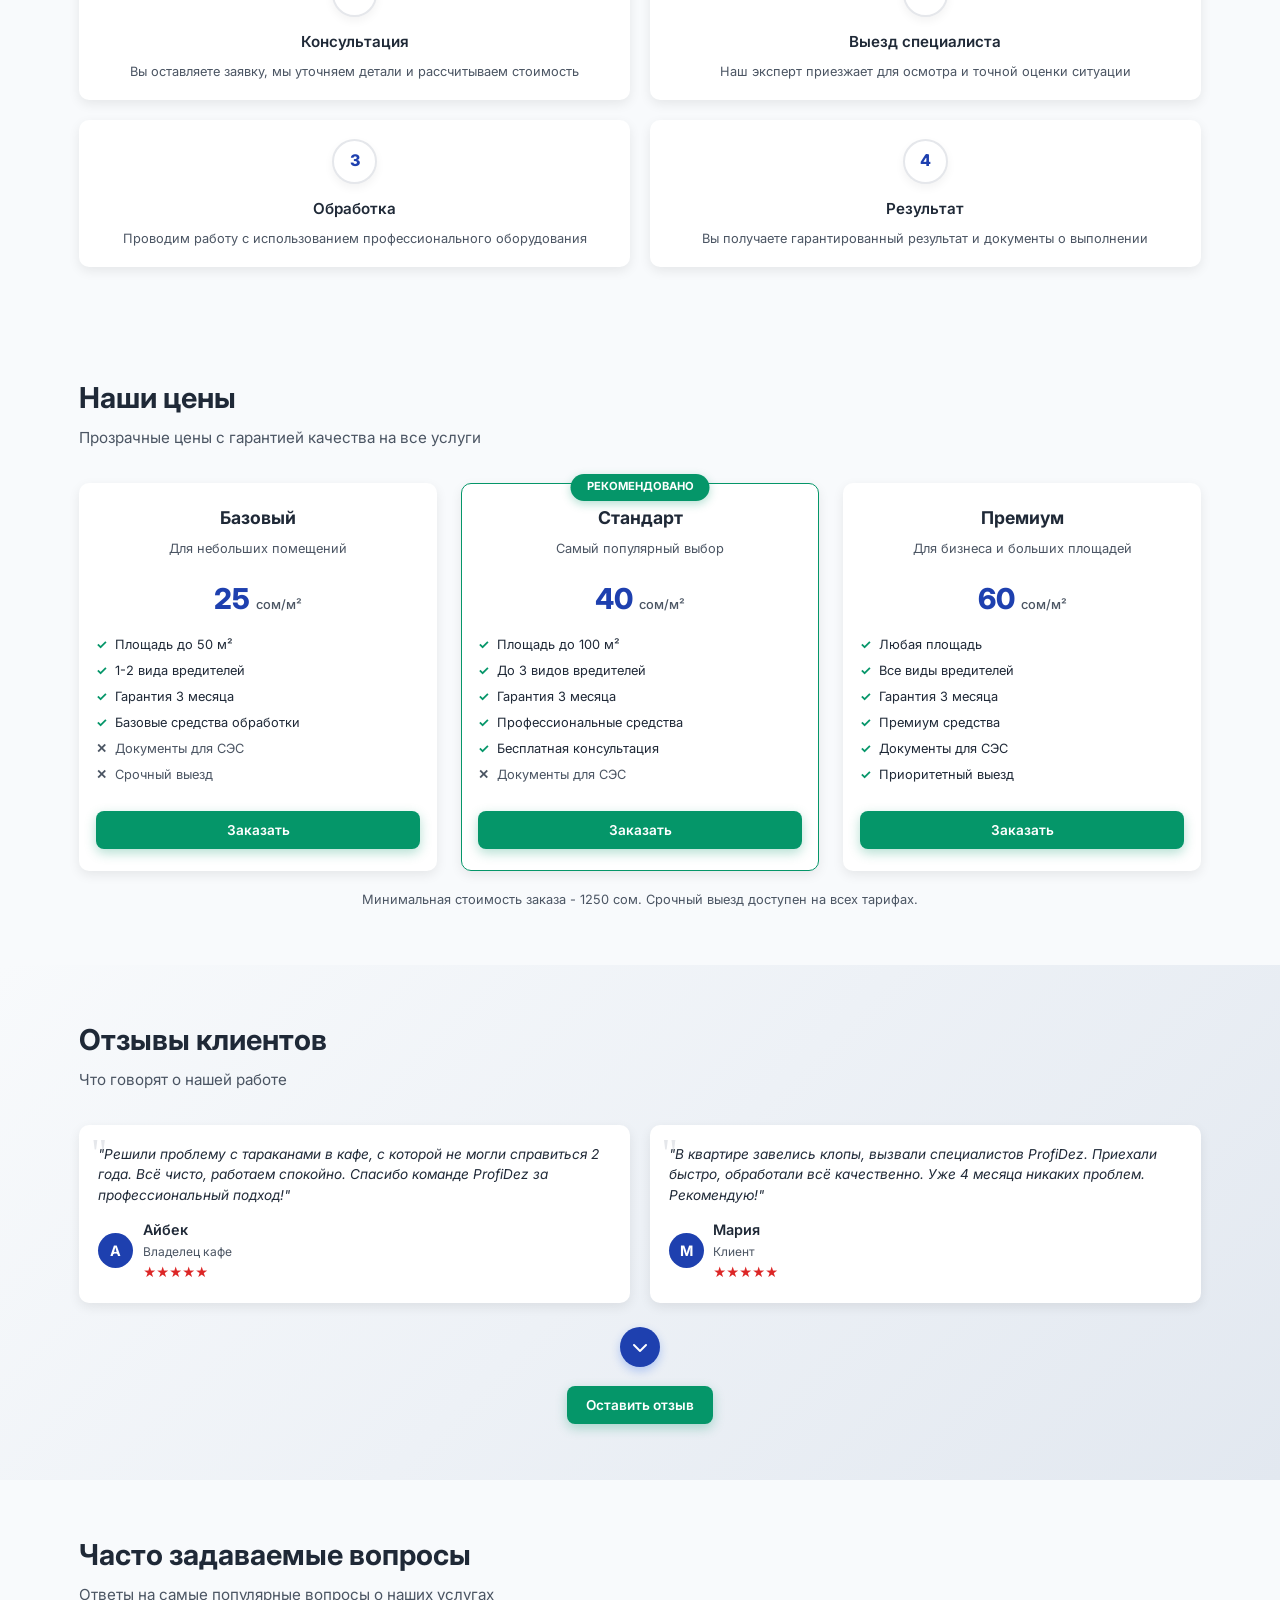
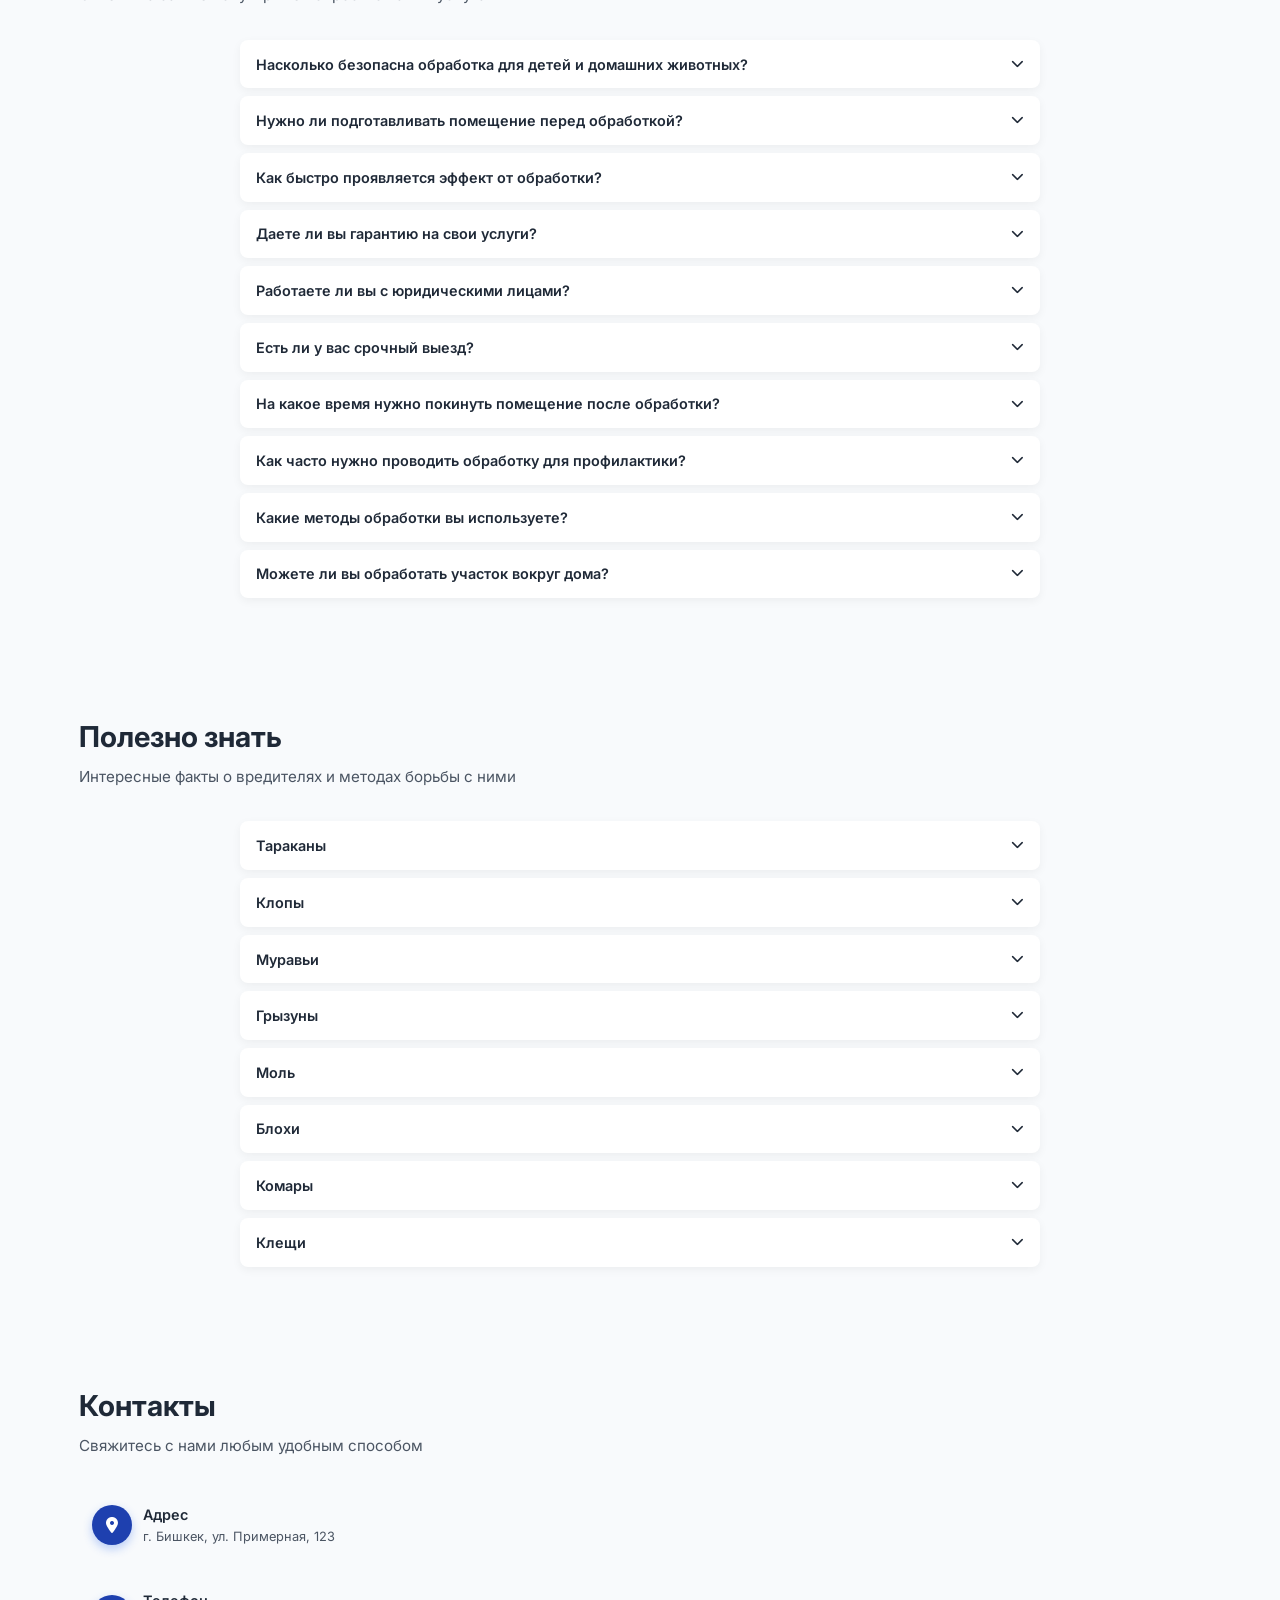
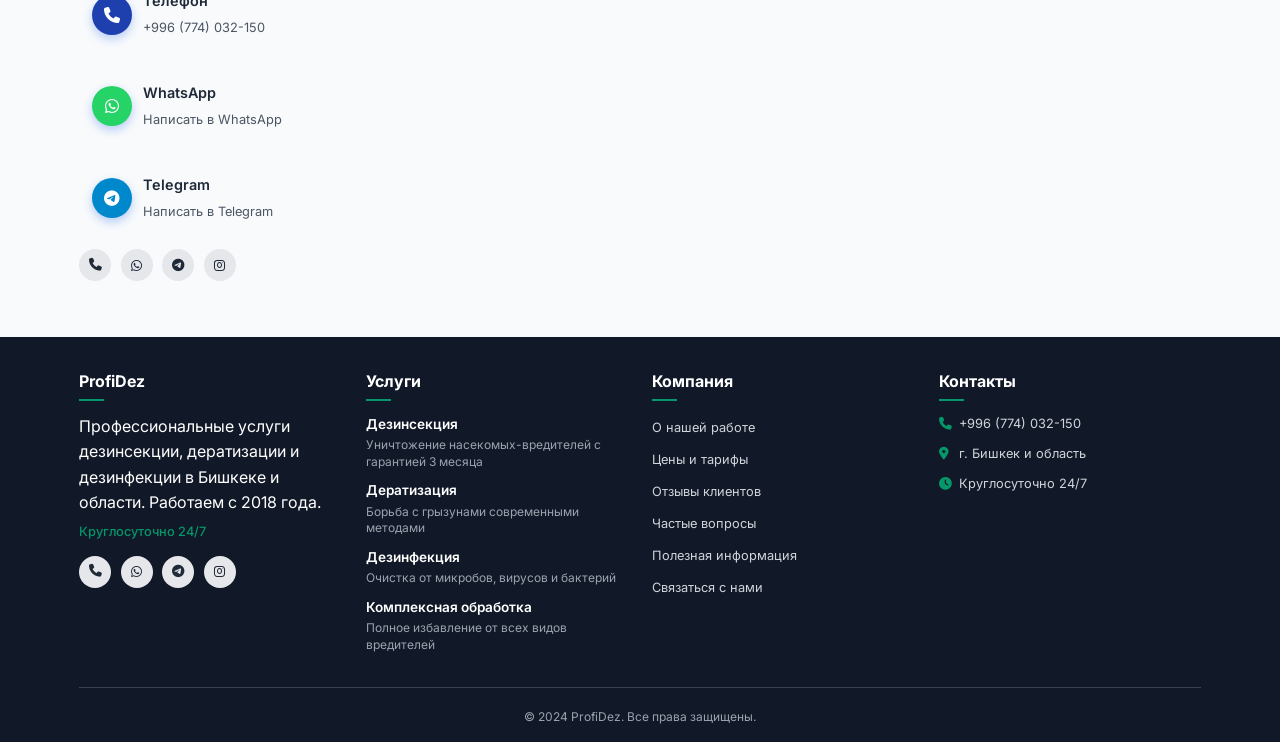
==== commit 71a841fd: "Update index.html" ====
--- a/index.html
+++ b/index.html
@@ -4,8 +4,7 @@
     <meta charset="UTF-8">
     <meta name="viewport" content="width=device-width, initial-scale=1.0">
     <meta name="google-site-verification" content="AMK-xsc58evQ_fxI2Sr8wywoIzZCuZGfzae1GxqNDBU" />
-    <meta name="google-adsense-account" content="ca-pub-6150411148844715">
-    <meta name="yandex-verification" content="4475672f56475b5a" />
+    <meta name="google-adsense-account" content="ca-pub-6150411148844715" />
     
     <!-- Core SEO Tags -->
     <title>ProfiDez - Профессиональная дезинсекция в Бишкеке | Уничтожение тараканов, клопов, грызунов</title>
@@ -852,3 +851,4 @@
 
 </html>
 
+
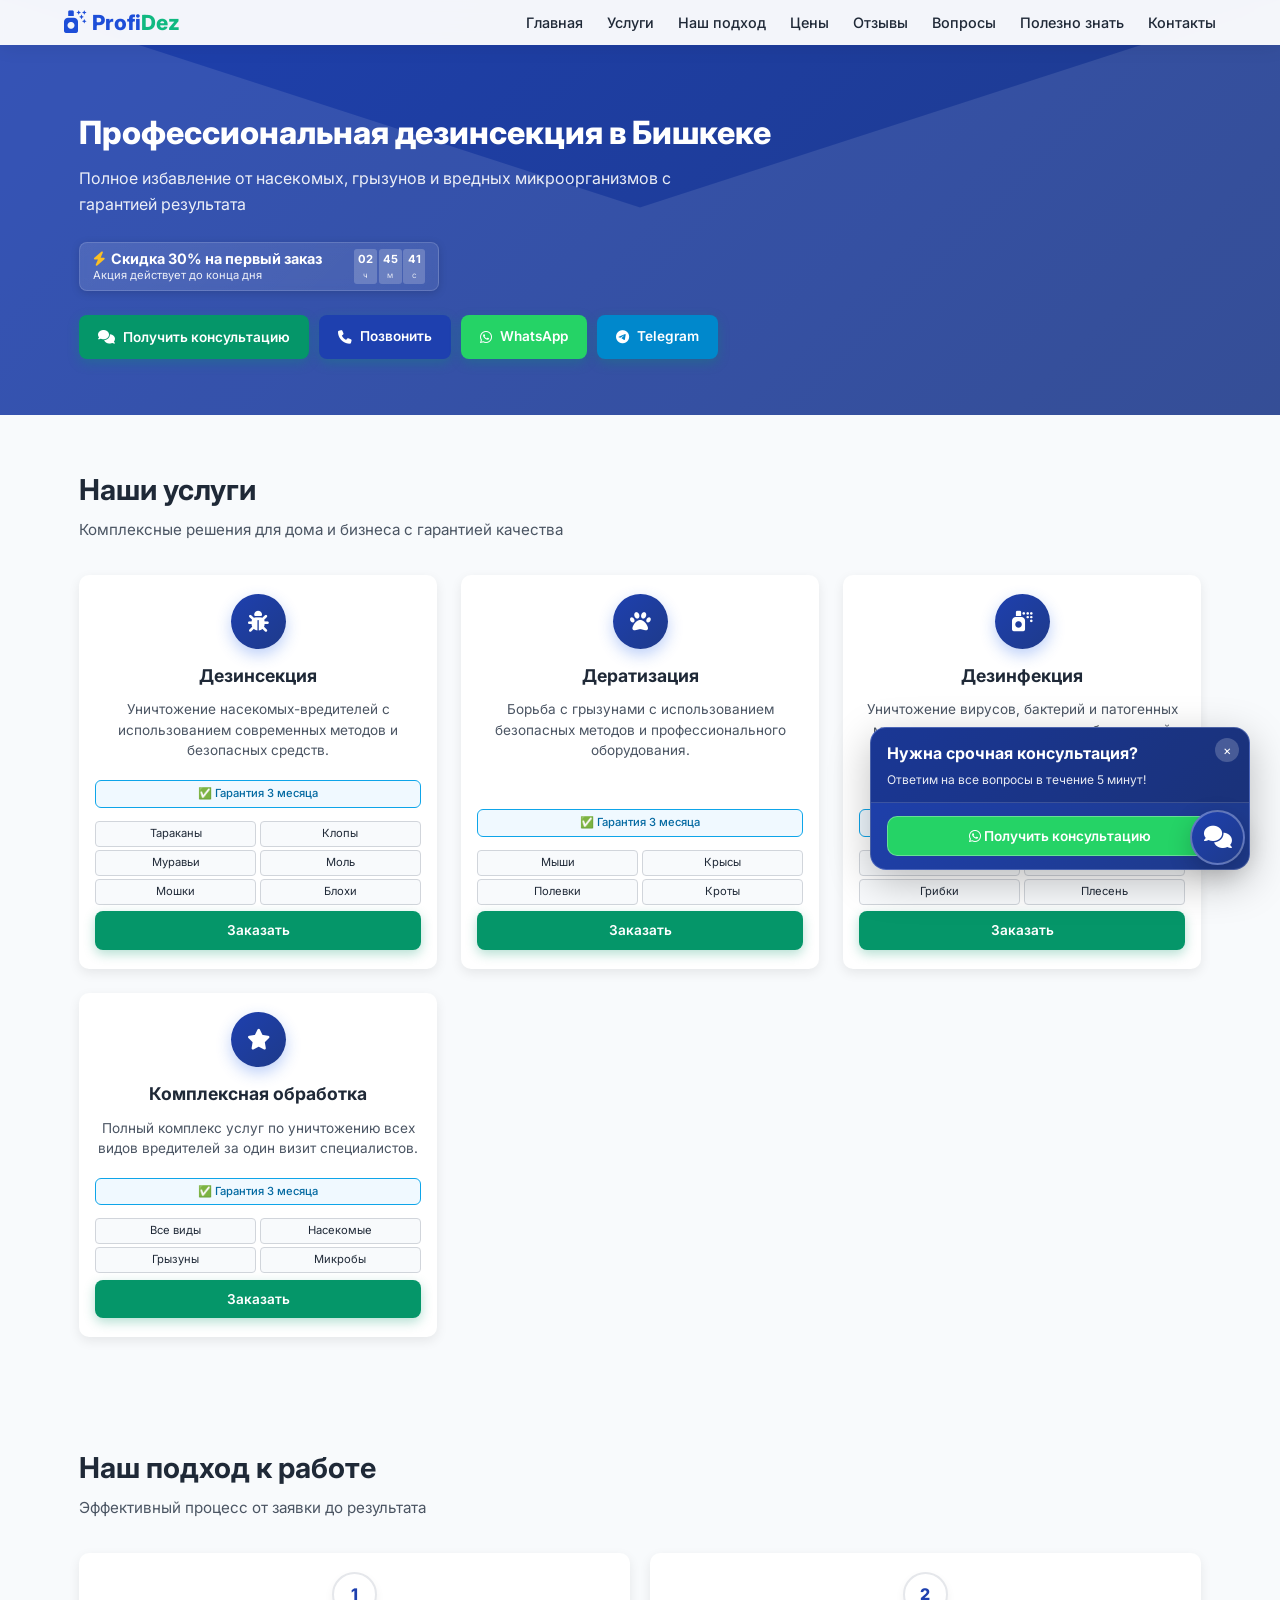
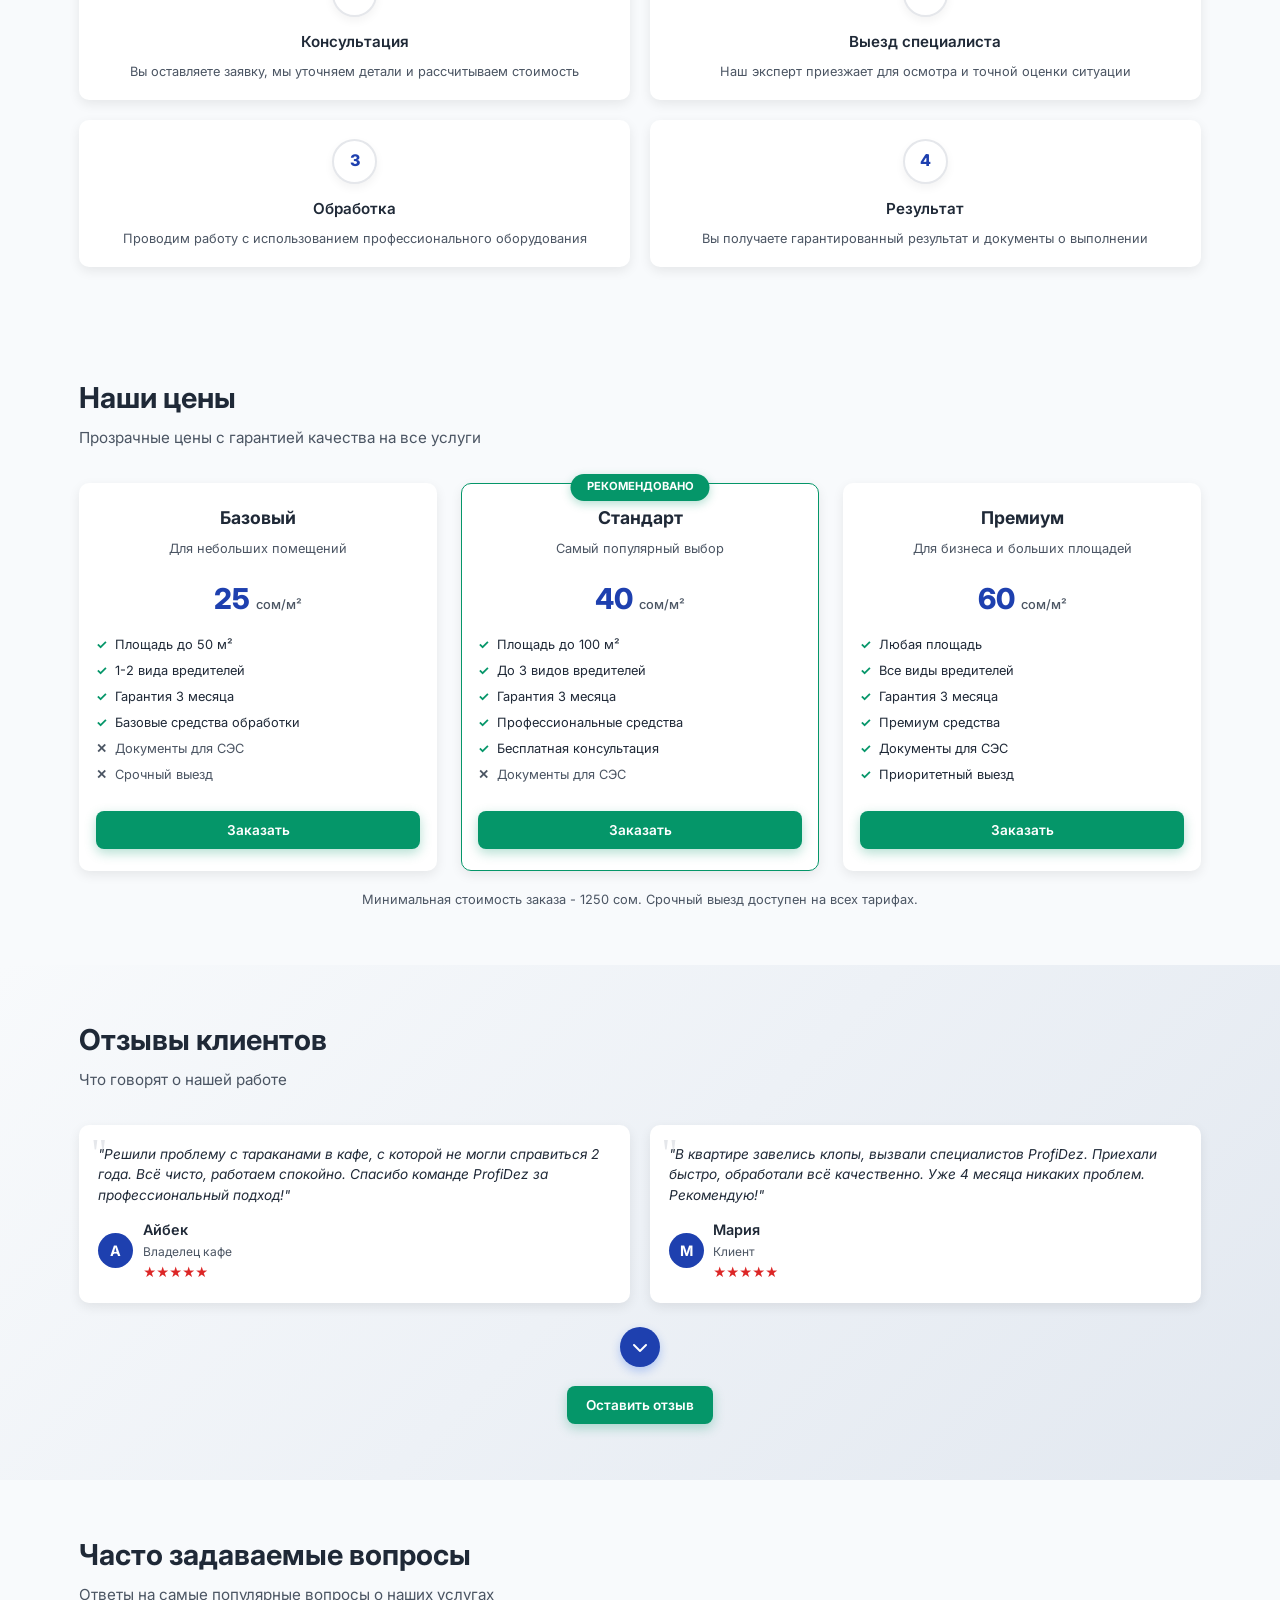
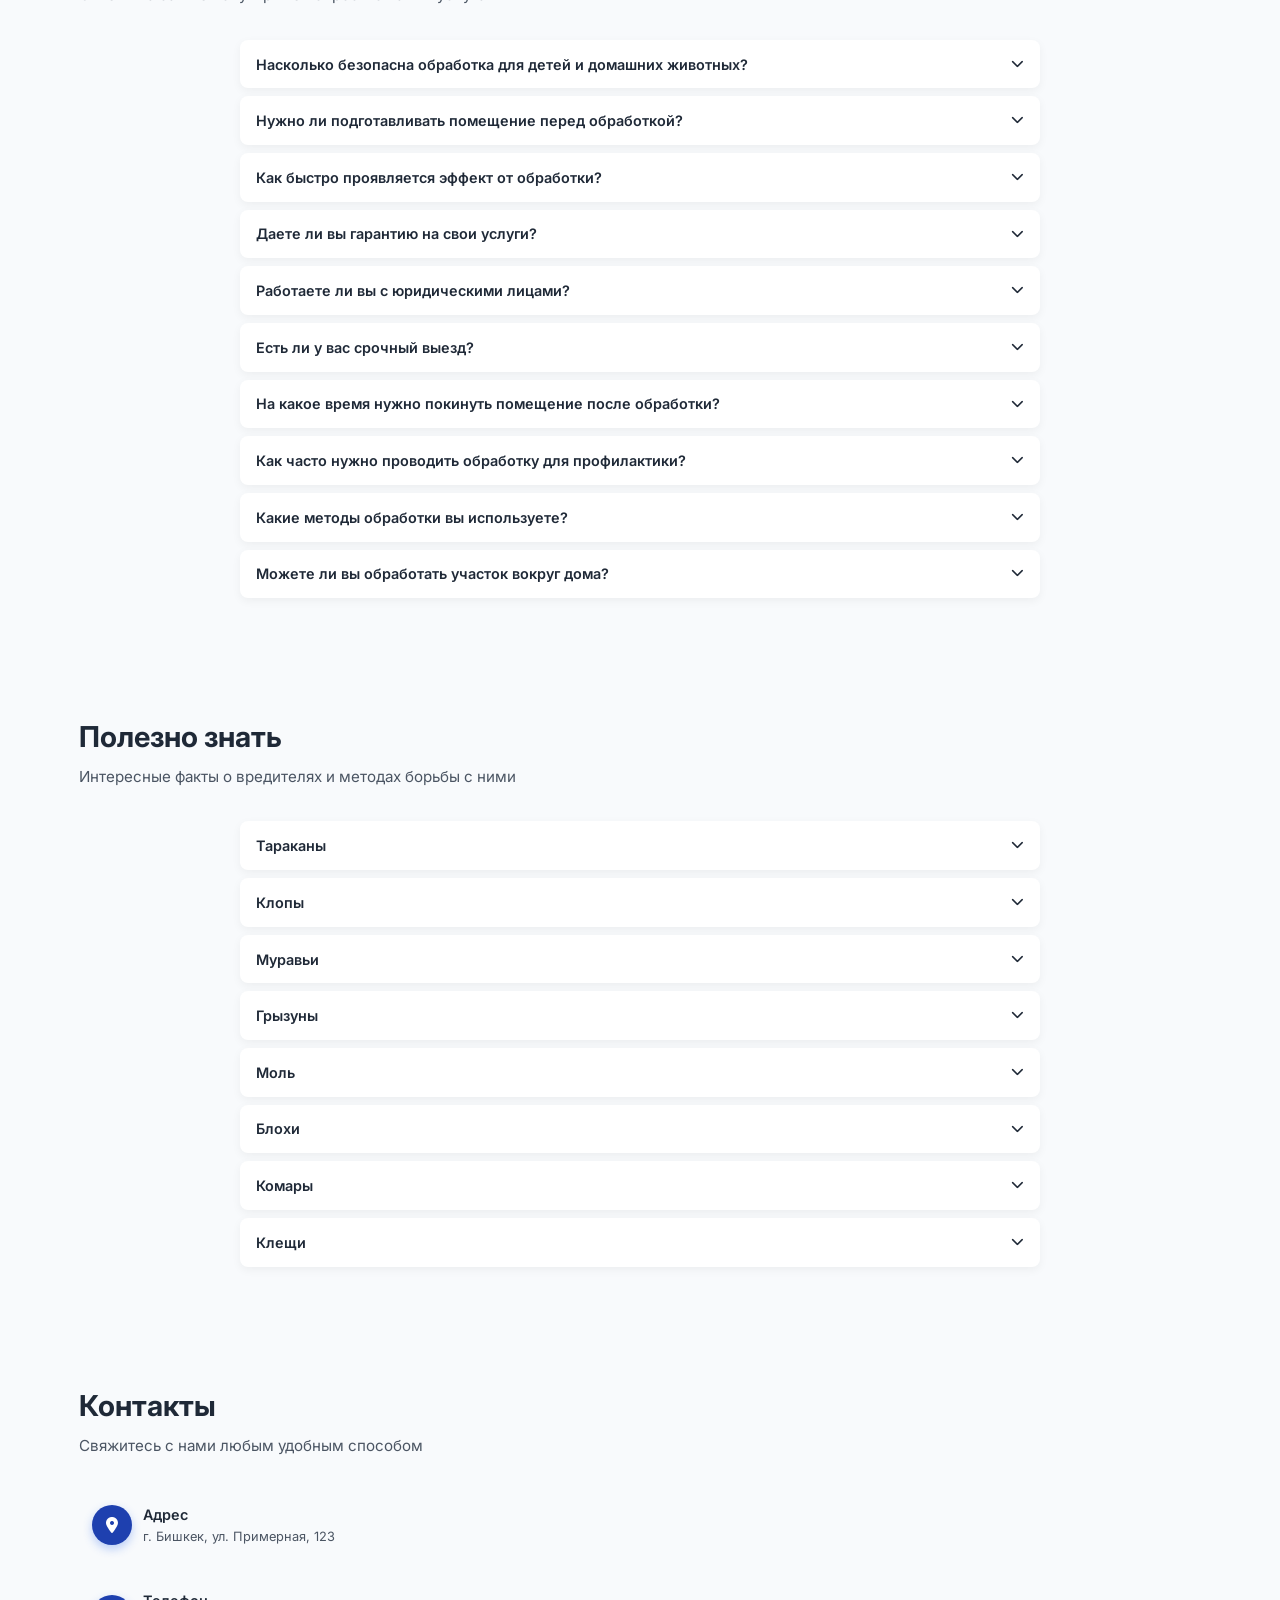
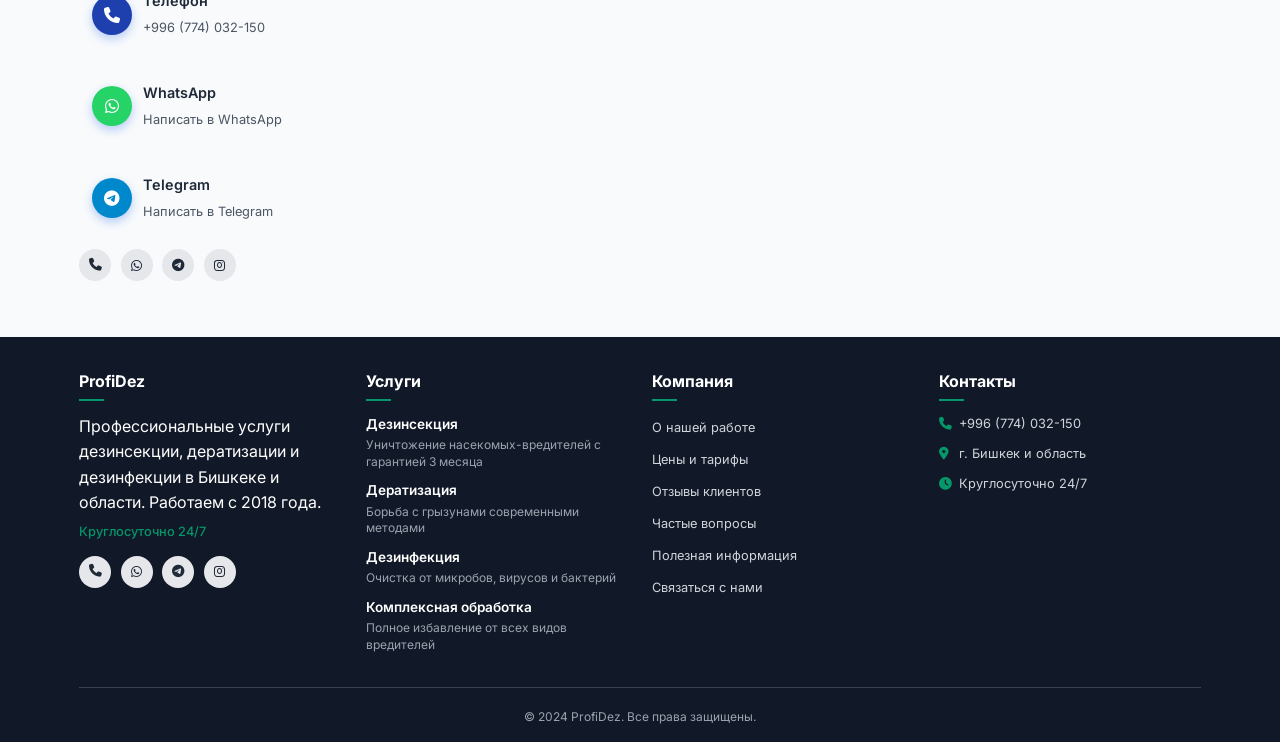
==== commit ad0eadec: "Update index.html" ====
--- a/index.html
+++ b/index.html
@@ -4,8 +4,7 @@
     <meta charset="UTF-8">
     <meta name="viewport" content="width=device-width, initial-scale=1.0">
     <meta name="google-site-verification" content="AMK-xsc58evQ_fxI2Sr8wywoIzZCuZGfzae1GxqNDBU" />
-    <meta name="google-adsense-account" content="ca-pub-6150411148844715" />
-    
+
     <!-- Core SEO Tags -->
     <title>ProfiDez - Профессиональная дезинсекция в Бишкеке | Уничтожение тараканов, клопов, грызунов</title>
     <meta name="description" content="✅ Профессиональная дезинсекция в Бишкеке. Уничтожение тараканов, клопов, грызунов с гарантией 3 месяца. Дезинфекция помещений. Работаем 24/7. Скидка 30% на первый заказ!">
@@ -852,3 +851,4 @@
 </html>
 
 
+
